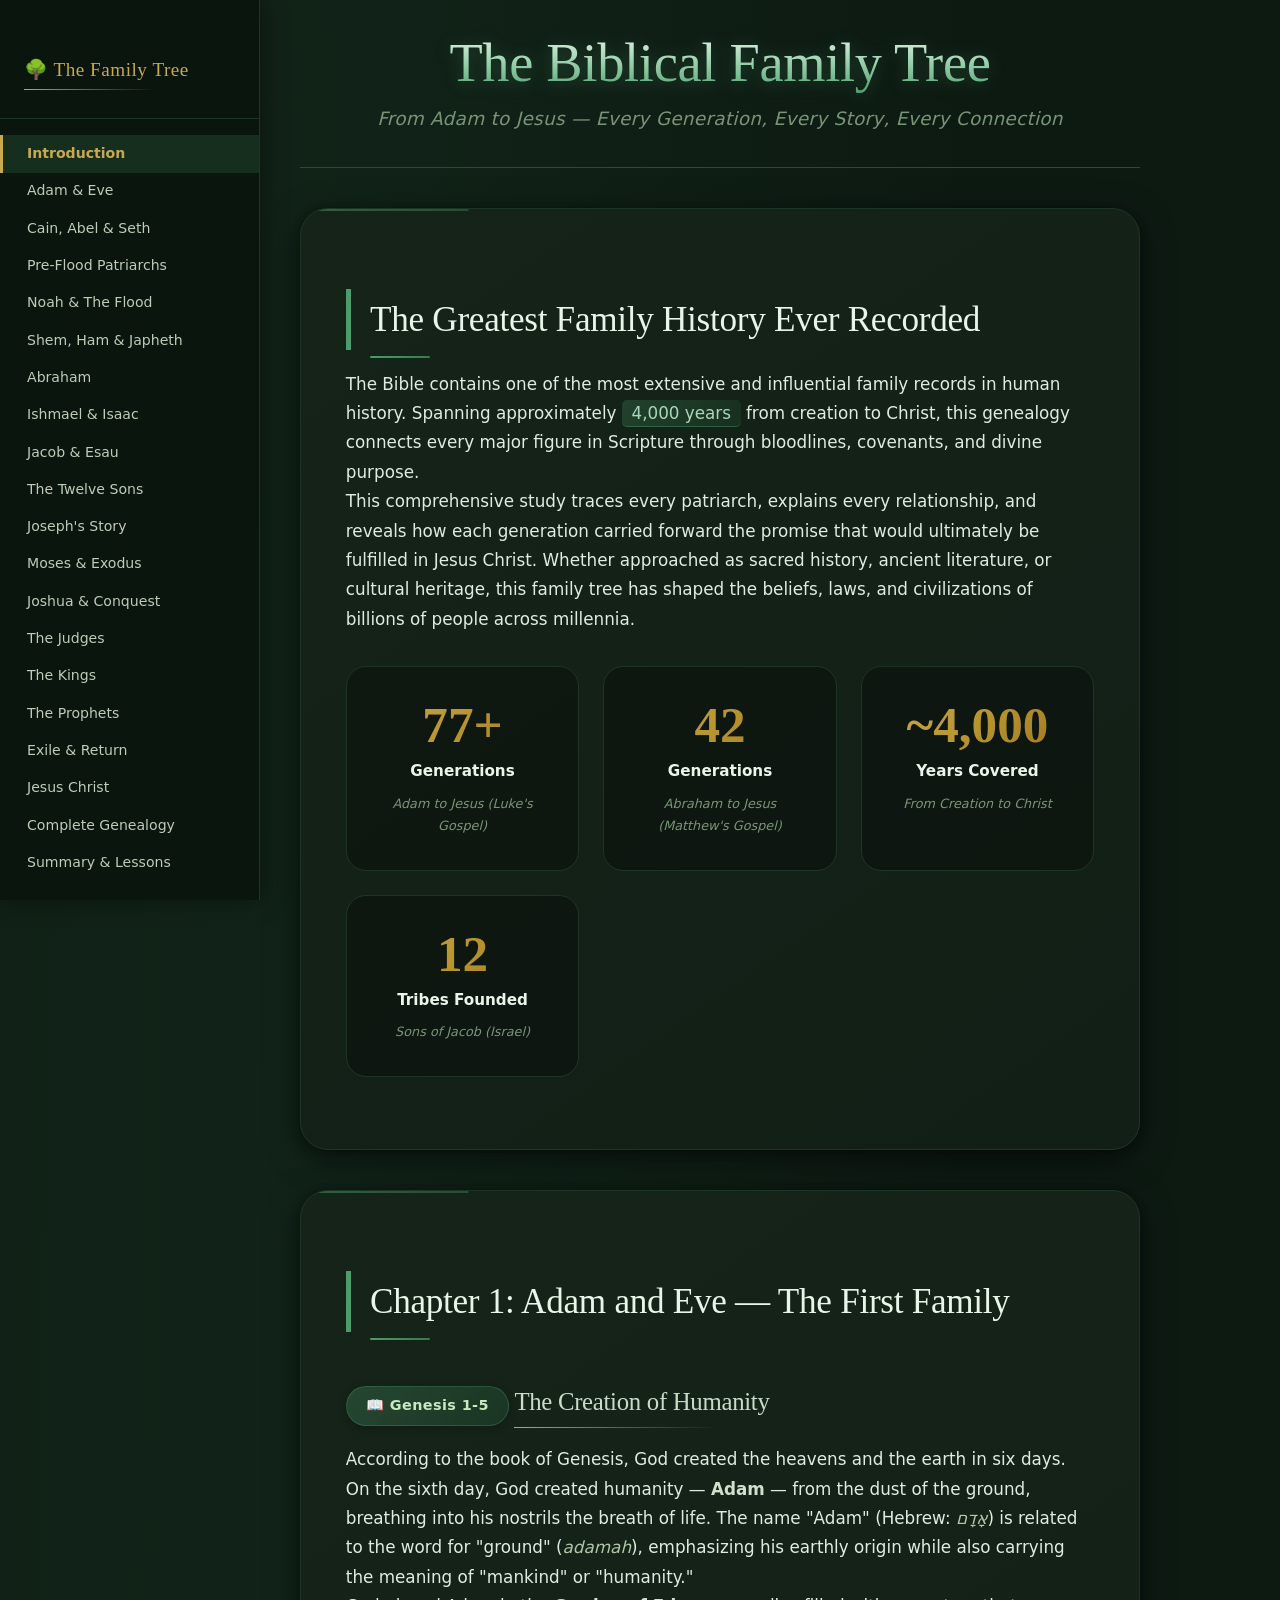
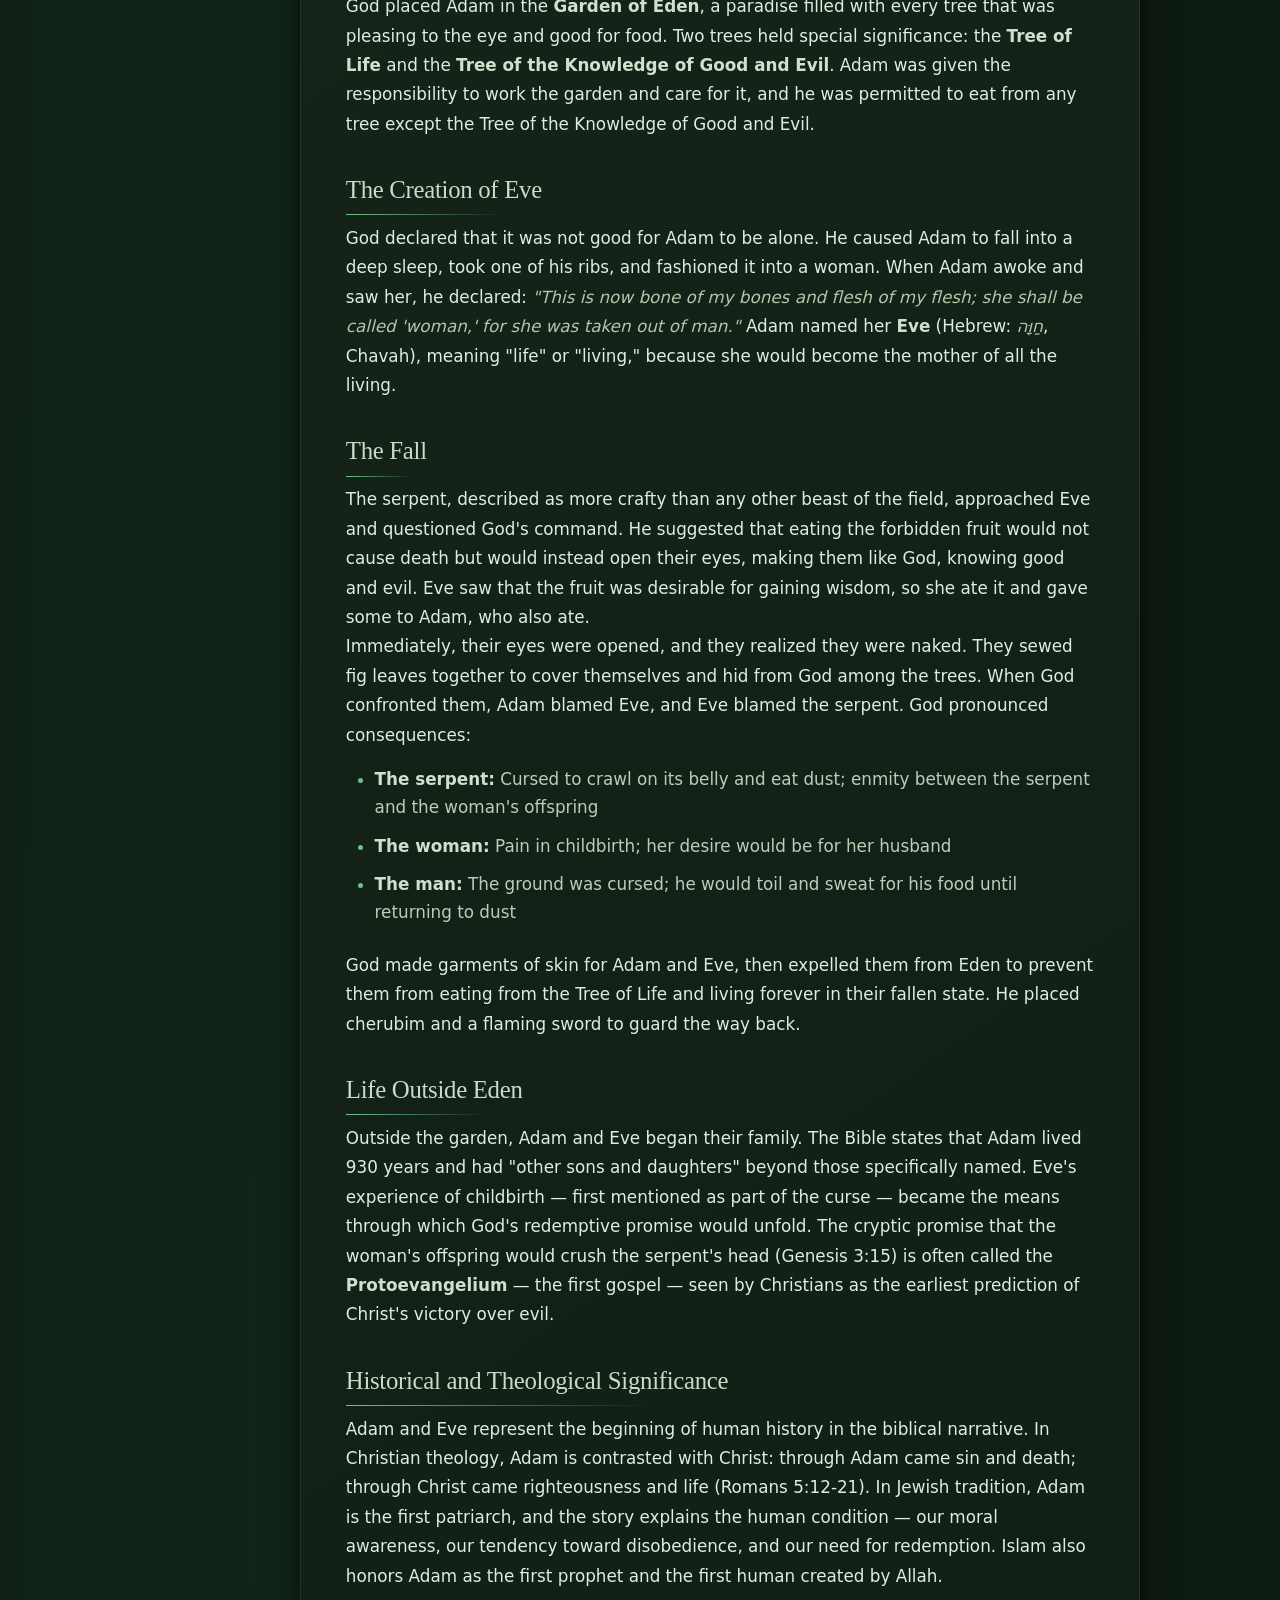
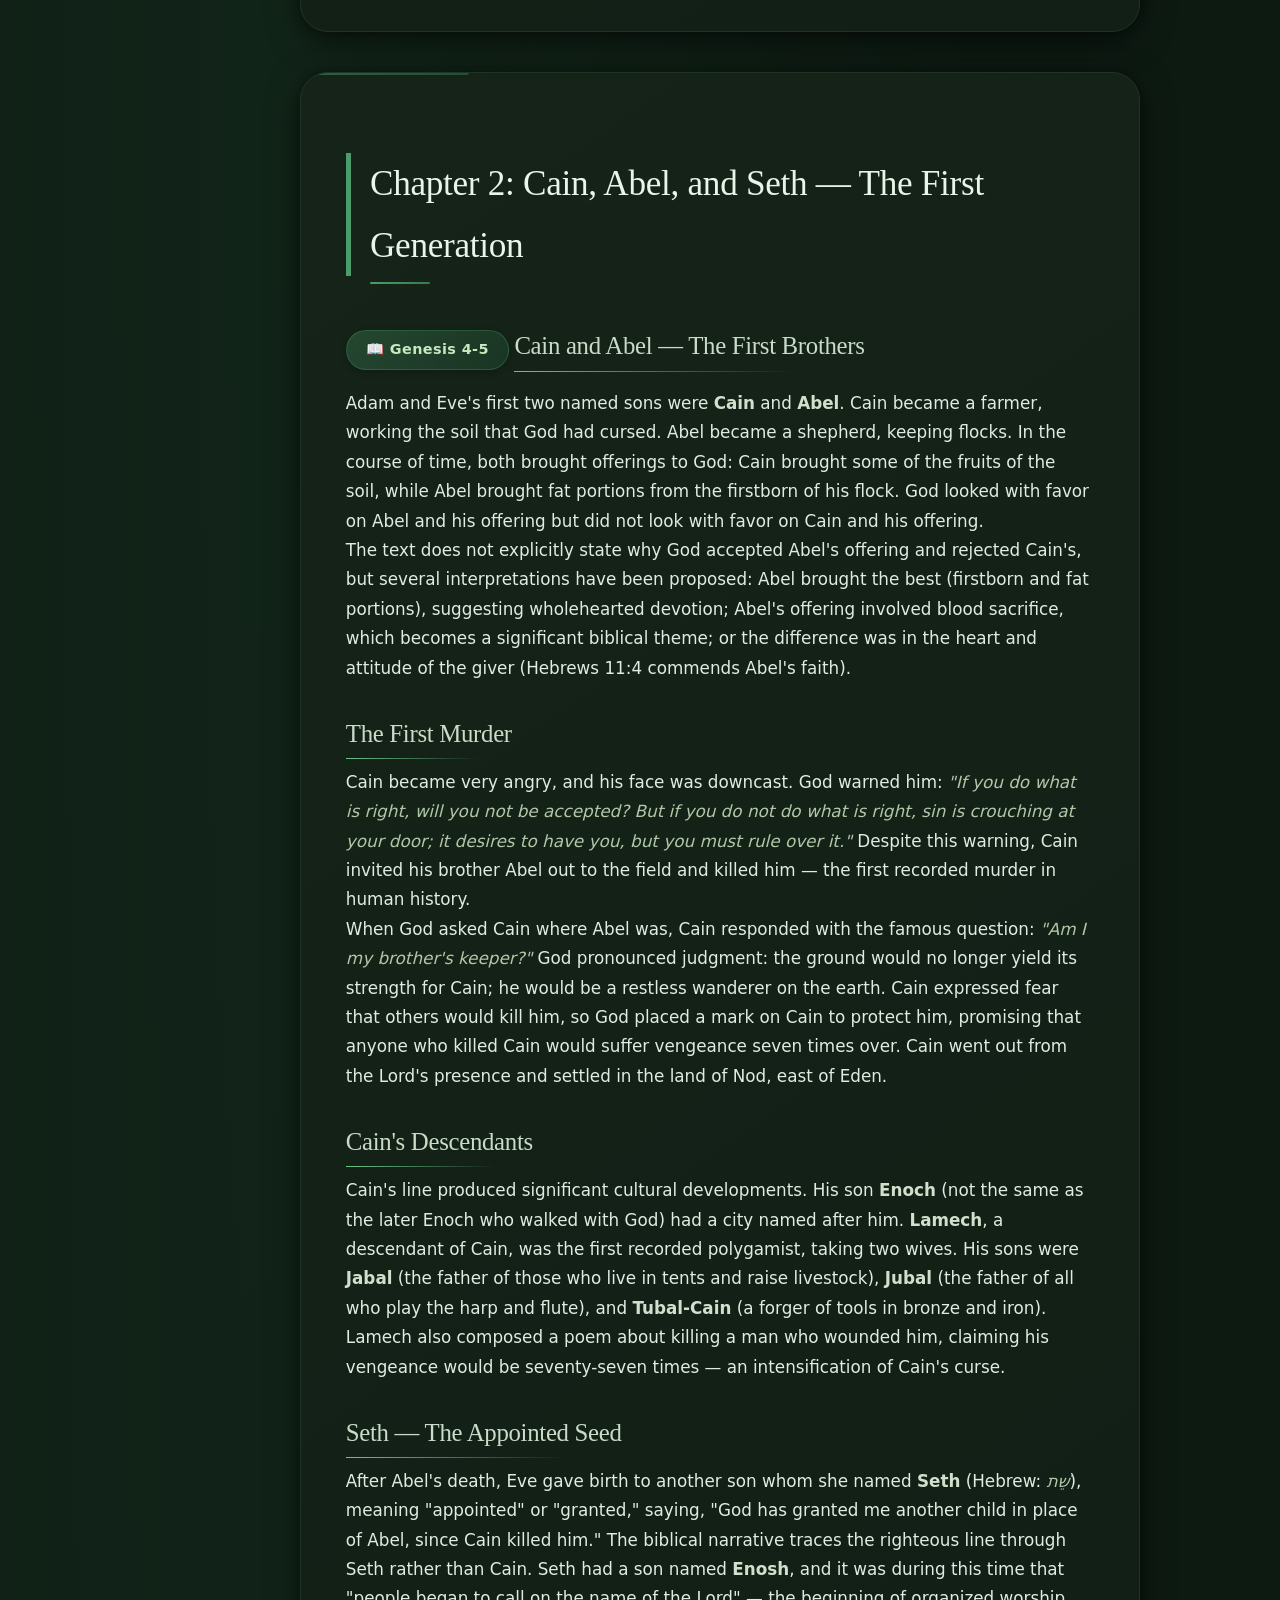
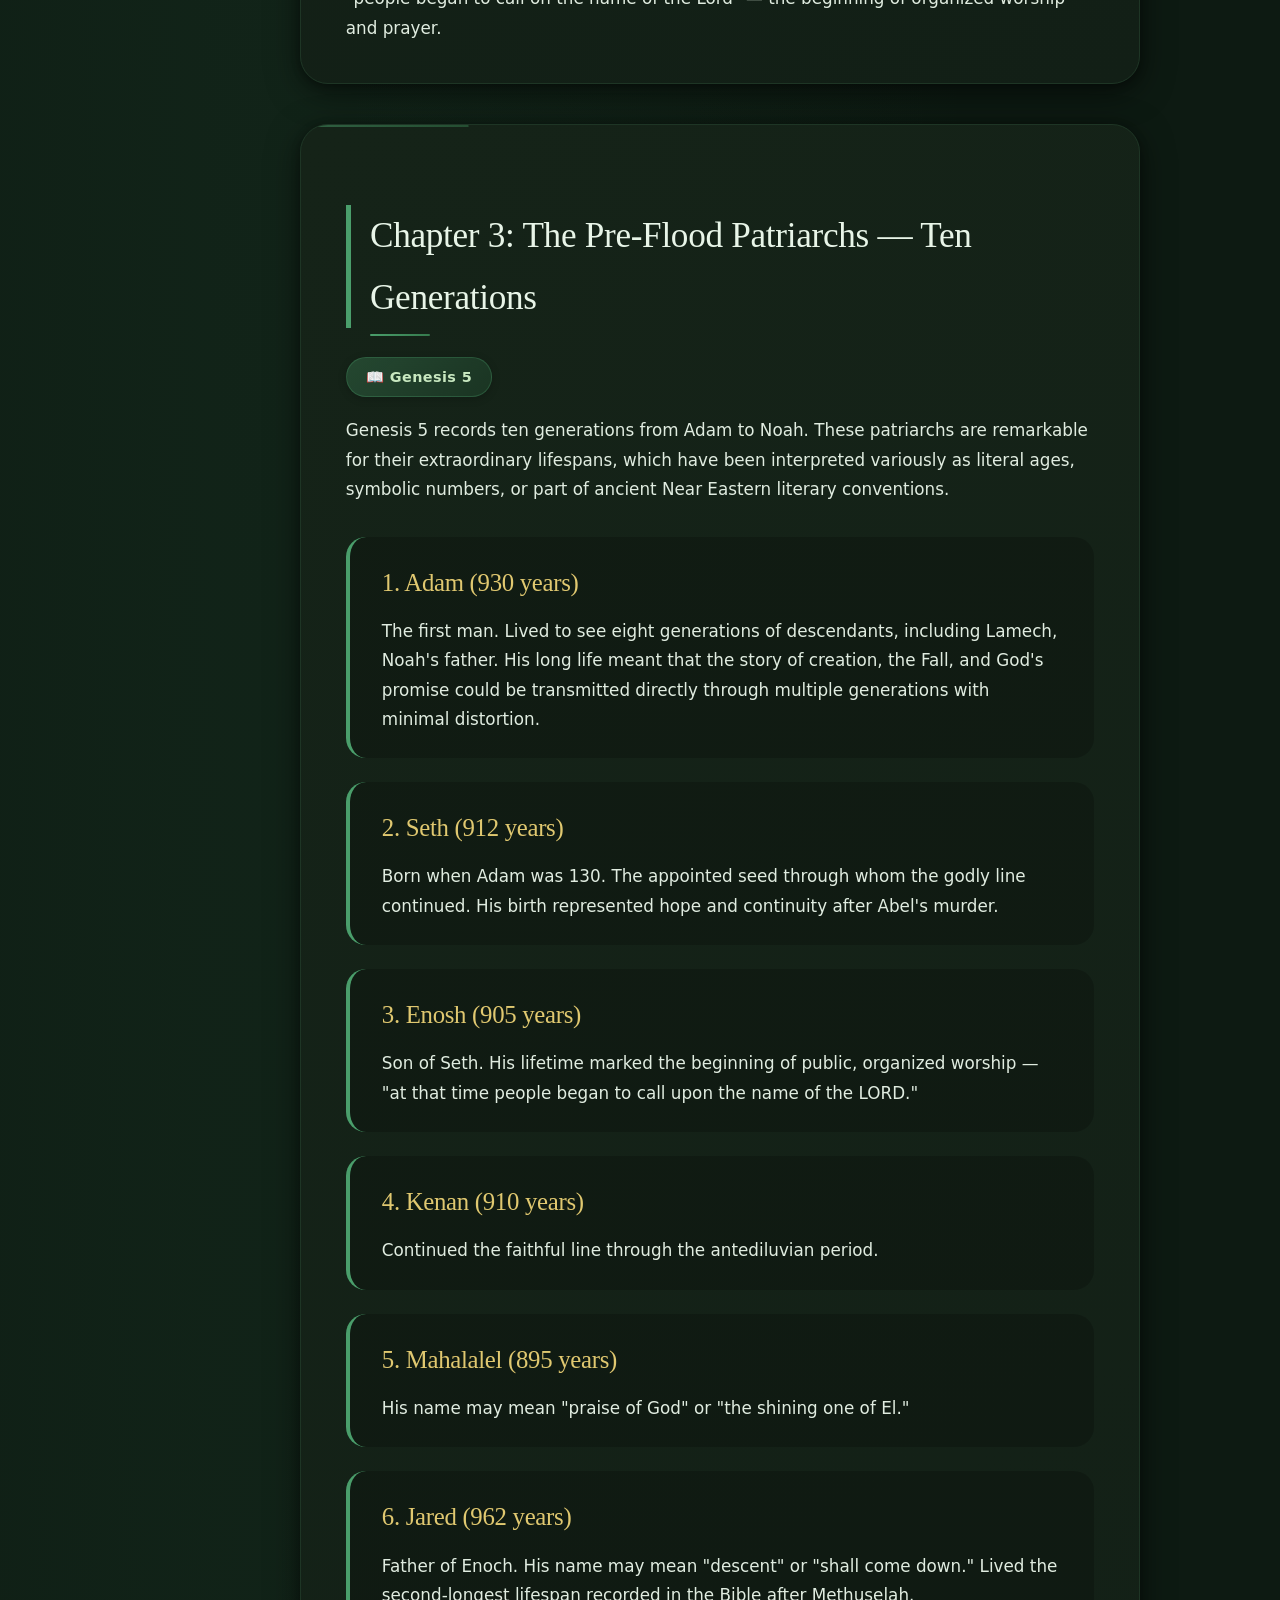
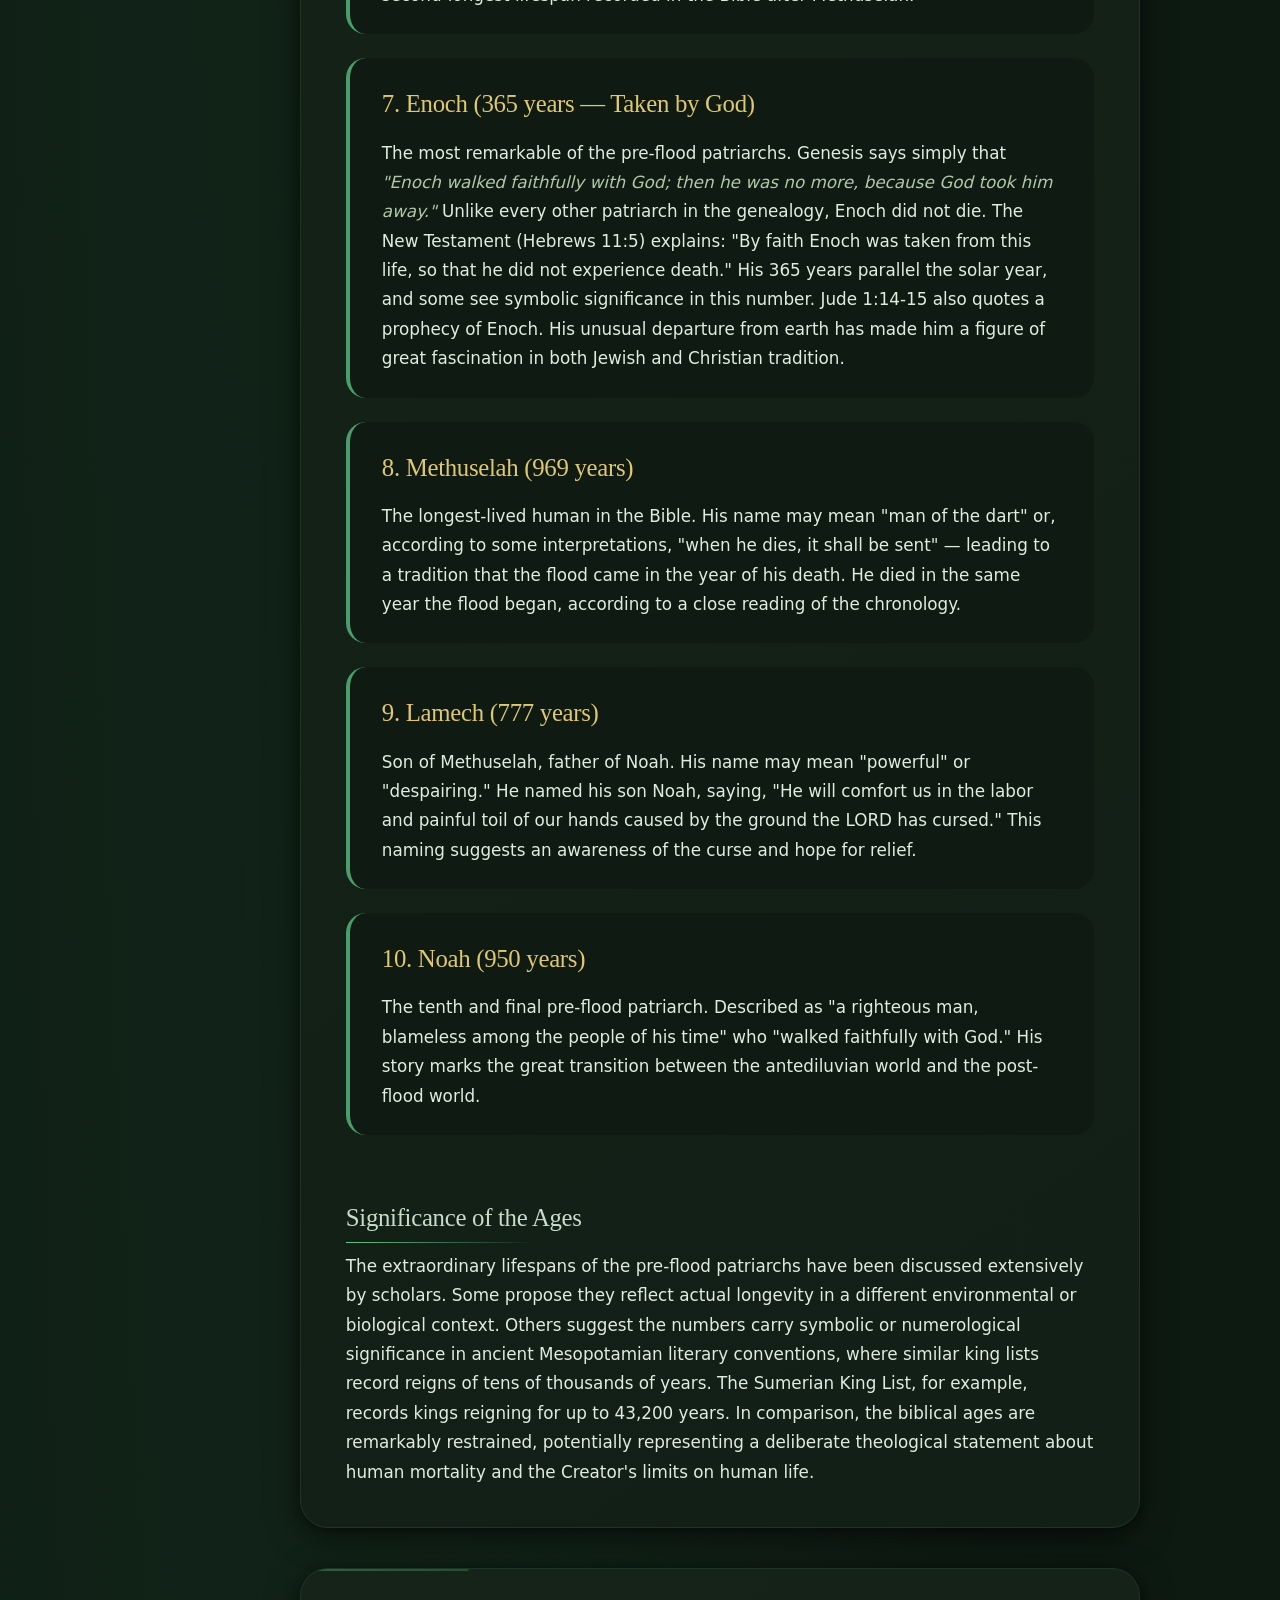
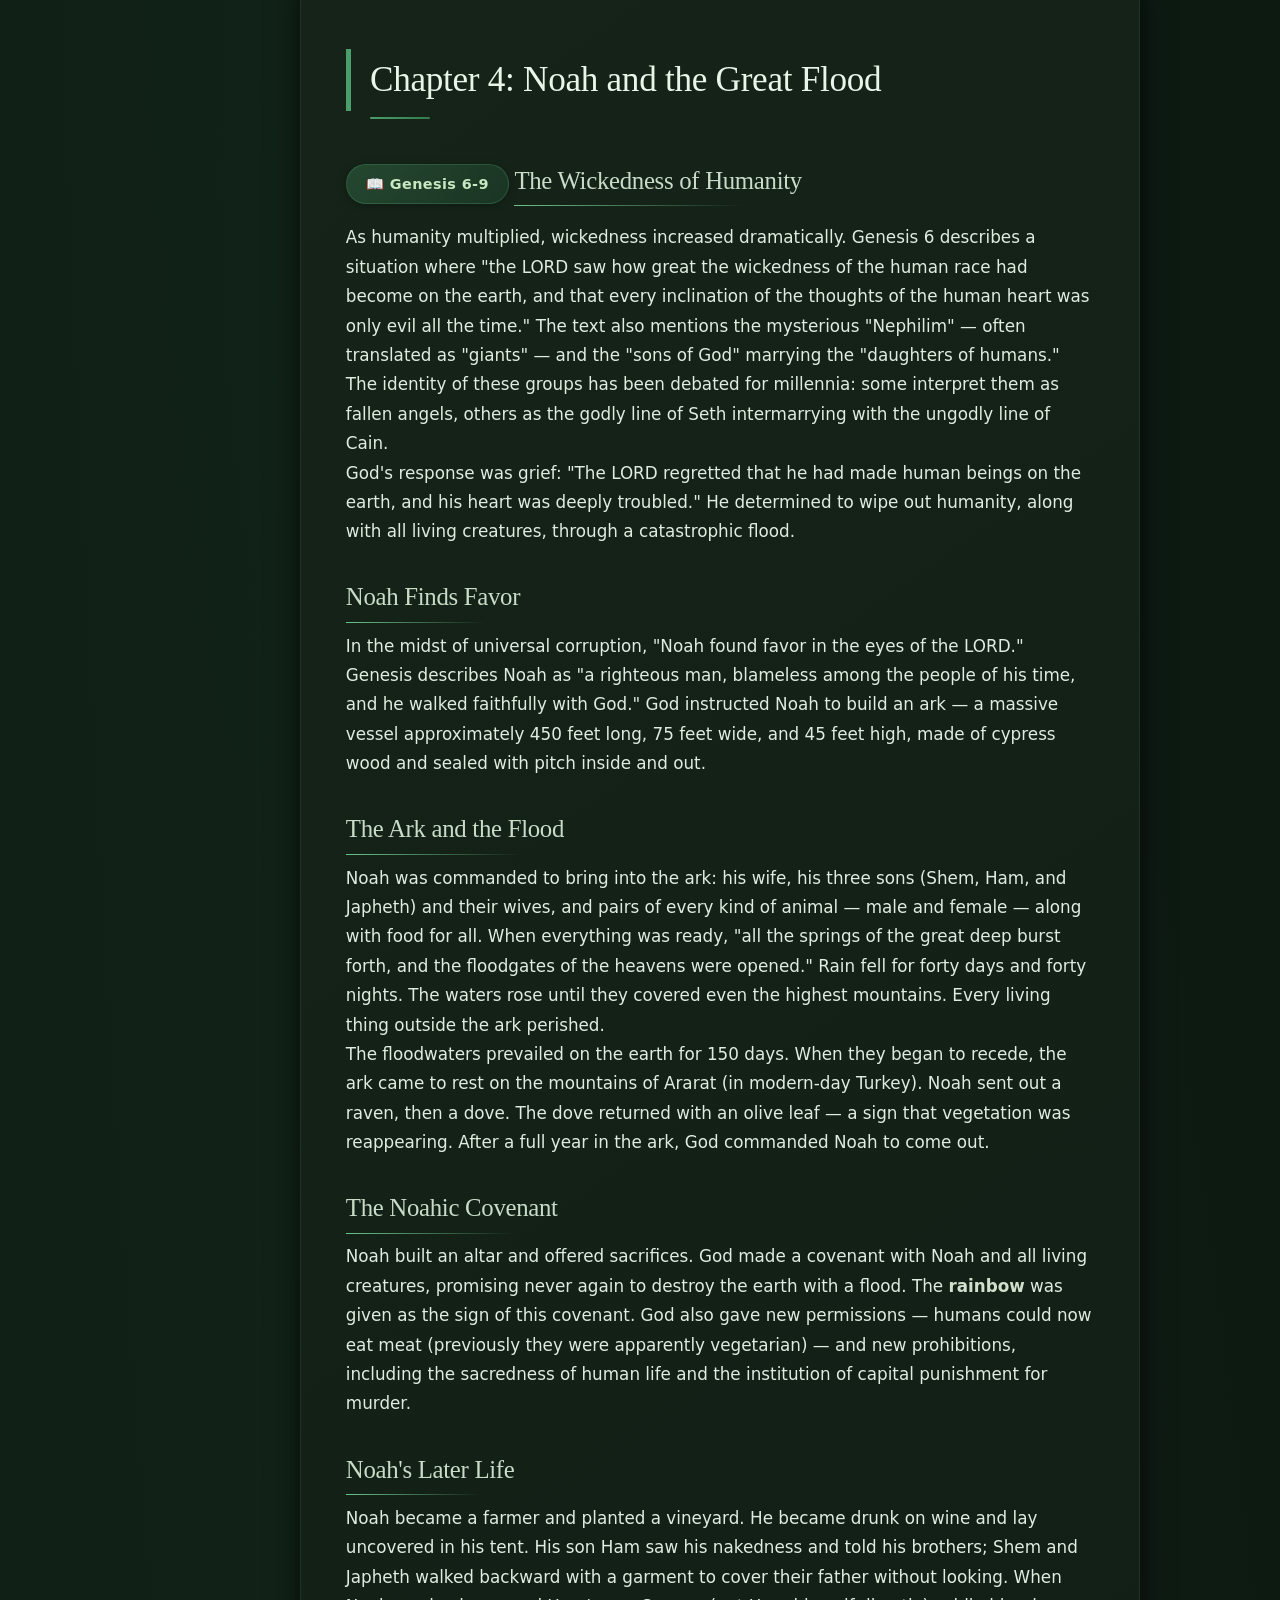
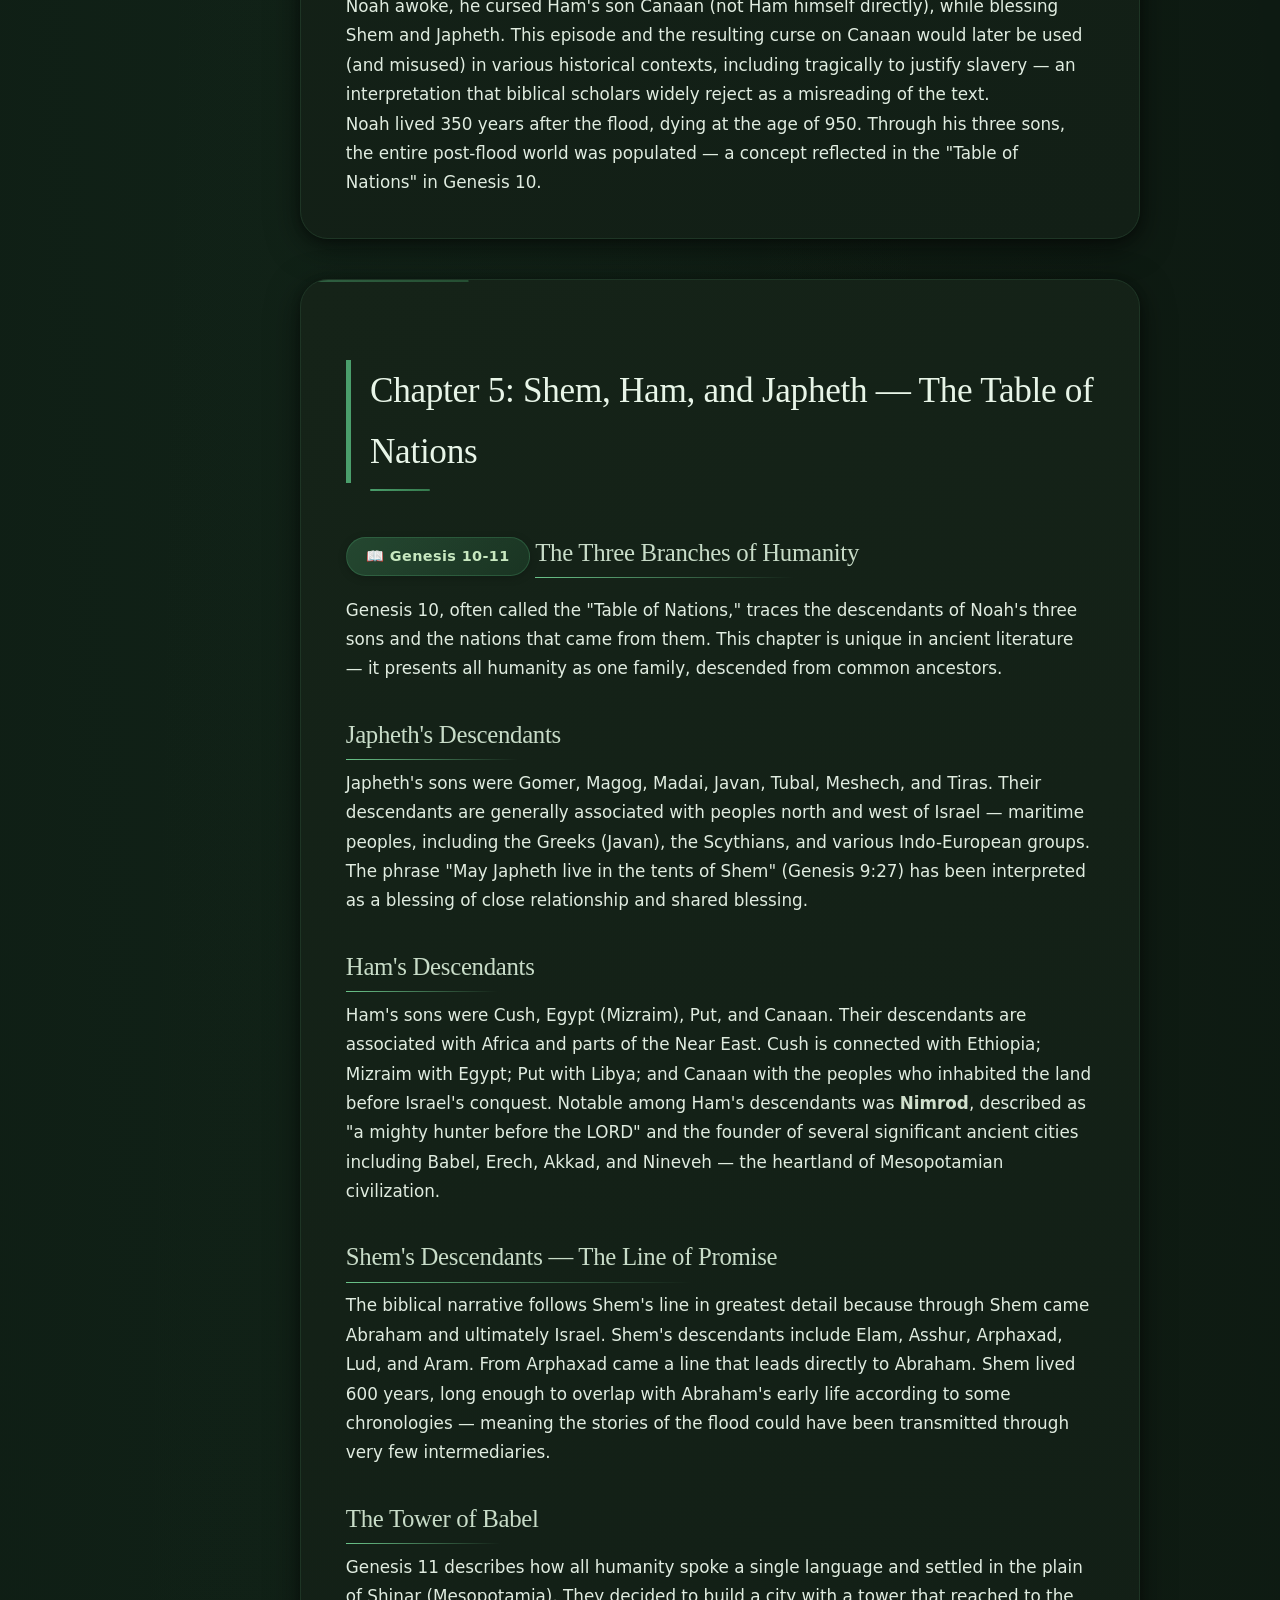
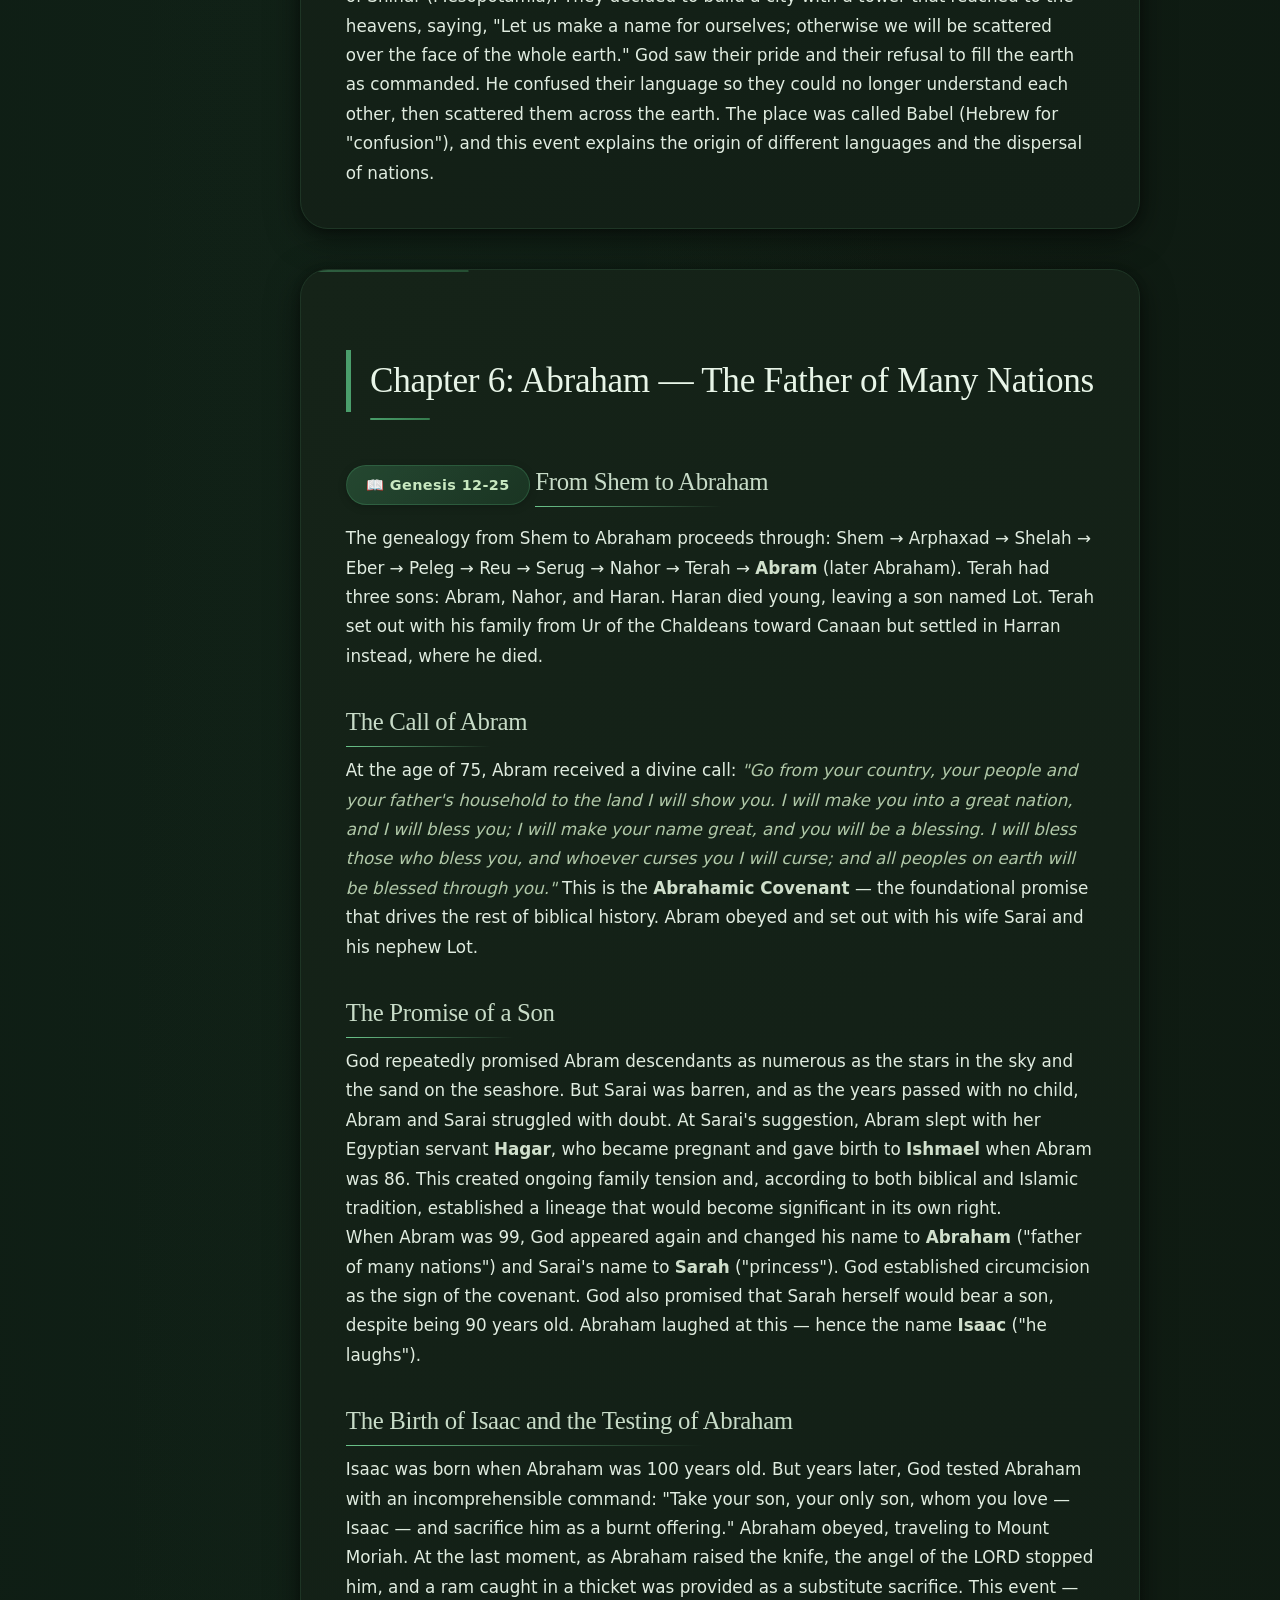
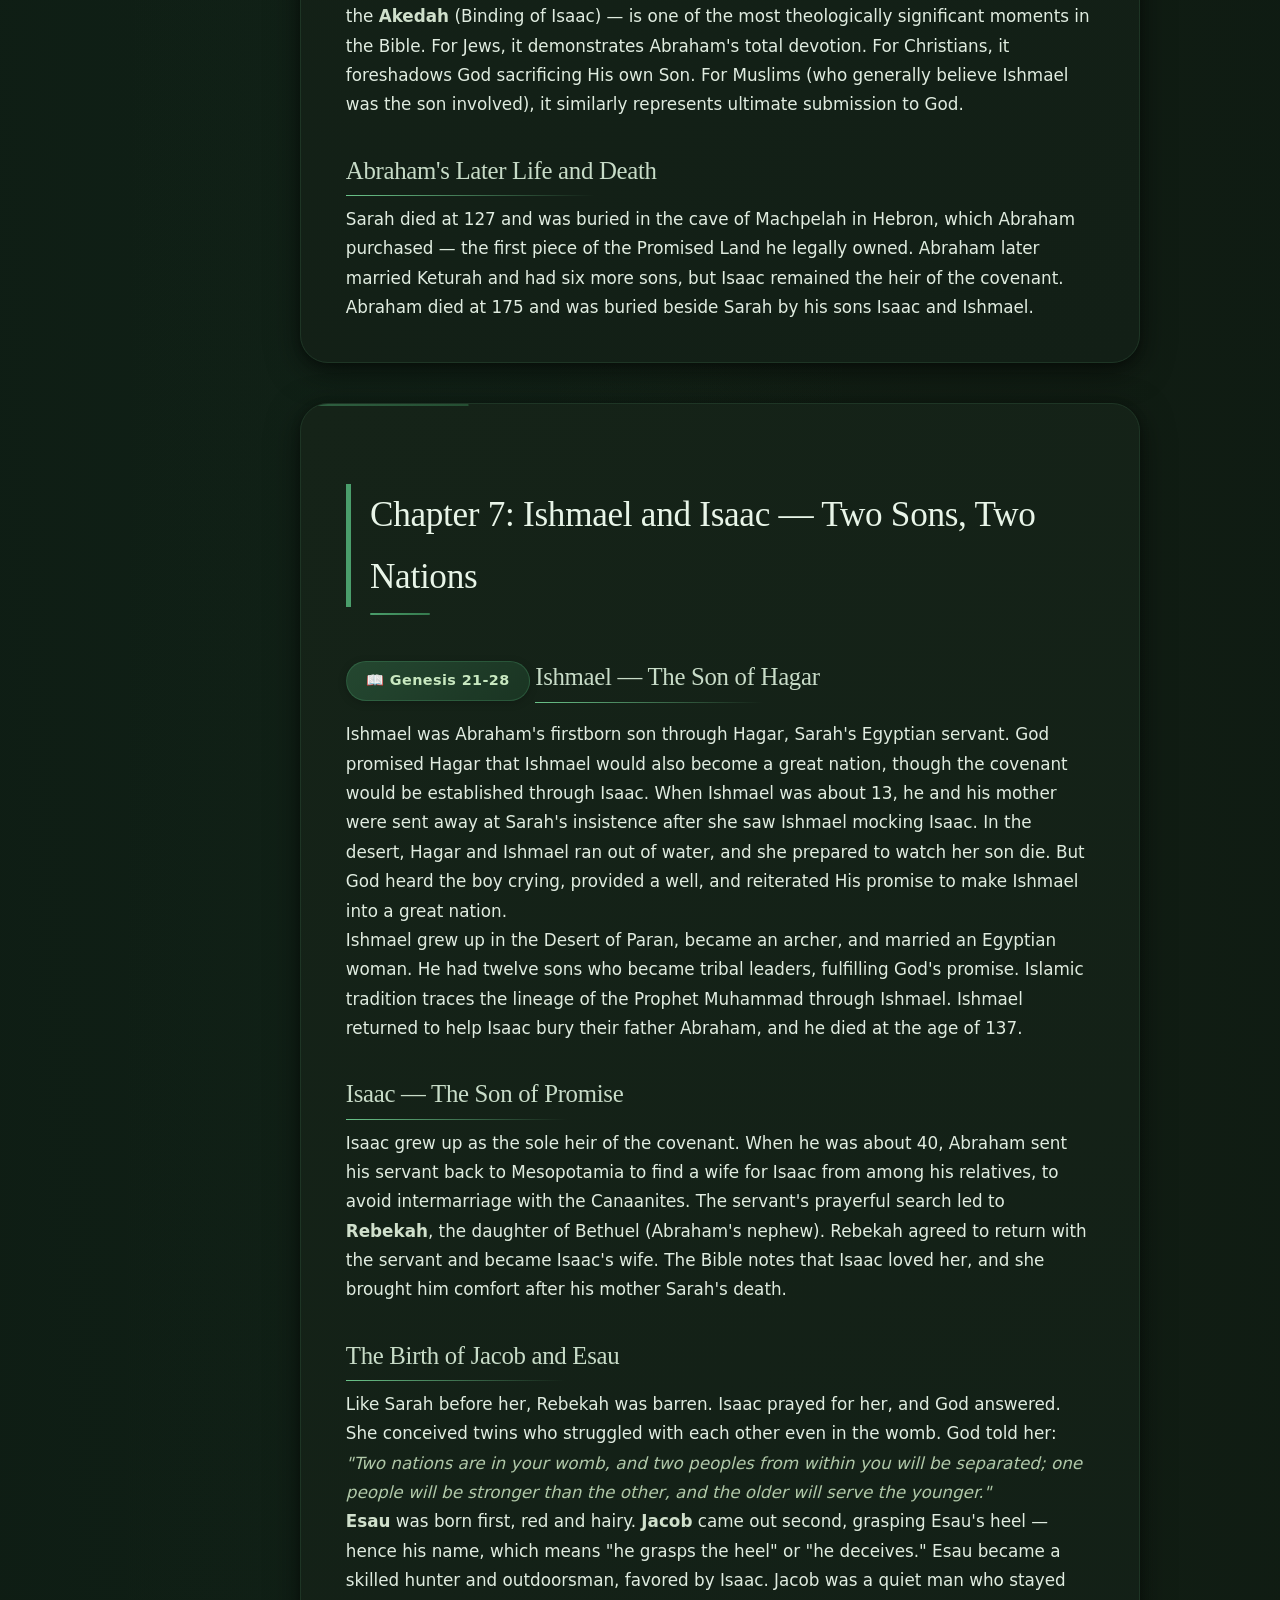
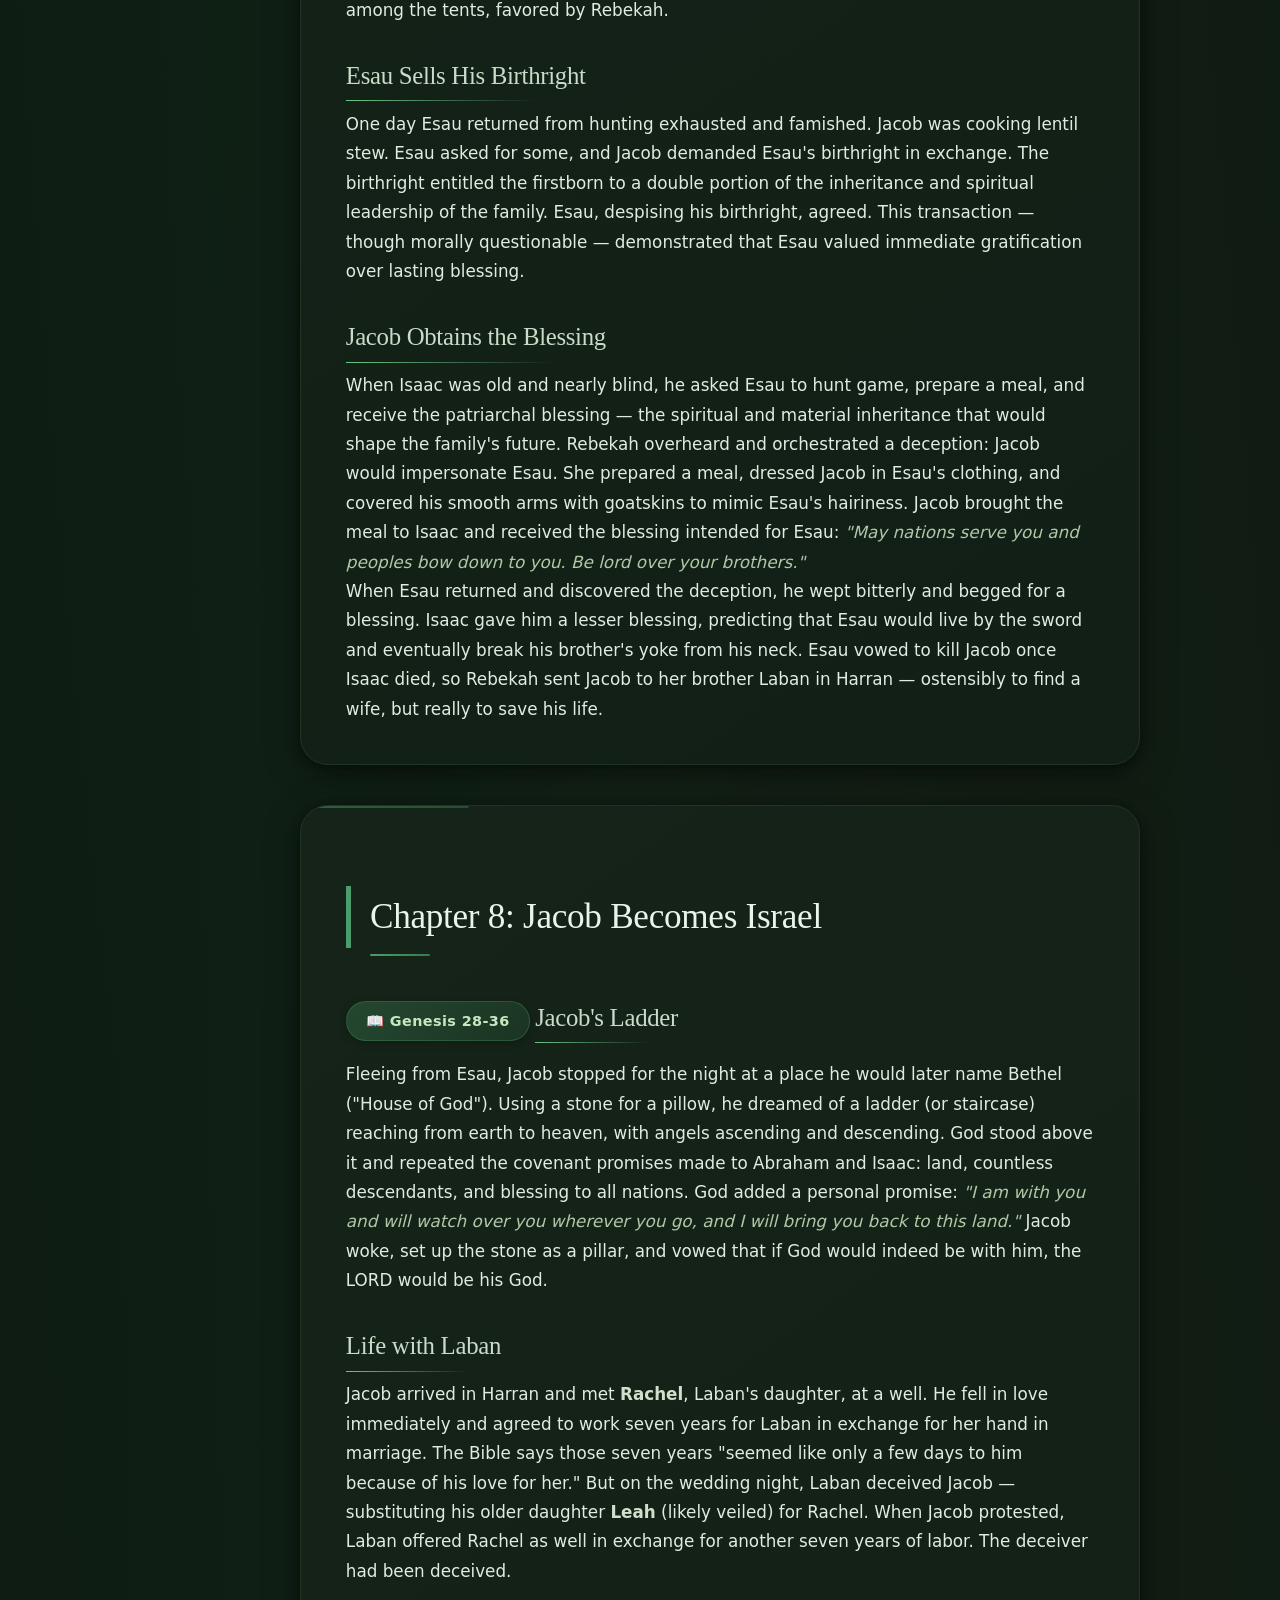
==== index.html @ 75a1ba94 "Initial commit: Interactive Biblical Family Tree from Adam to Jesus" ====
<!DOCTYPE html>
<html lang="en">
<head>
    <meta charset="UTF-8">
    <meta name="viewport" content="width=device-width, initial-scale=1.0, viewport-fit=cover">
    <meta name="description" content="The Complete Biblical Family Tree - From Adam to Jesus. Every patriarch, every story, every generation explained in depth.">
    <title>The Biblical Family Tree · From Adam to Jesus</title>
    <link rel="stylesheet" href="style.css">
</head>
<body>
    <div class="genealogy-container">

        <!-- ============ SIDEBAR NAVIGATION ============ -->
        <nav class="sidebar-nav" id="sidebarNav" aria-label="Family tree navigation">
            <div class="sidebar-header">
                <h3>🌳 The Family Tree</h3>
            </div>
            <div class="sidebar-links">
                <a href="#home" class="sidebar-link active">Introduction</a>
                <a href="#adam-eve" class="sidebar-link">Adam & Eve</a>
                <a href="#cain-abel-seth" class="sidebar-link">Cain, Abel & Seth</a>
                <a href="#pre-flood" class="sidebar-link">Pre-Flood Patriarchs</a>
                <a href="#noah" class="sidebar-link">Noah & The Flood</a>
                <a href="#shem-ham-japheth" class="sidebar-link">Shem, Ham & Japheth</a>
                <a href="#abraham" class="sidebar-link">Abraham</a>
                <a href="#ishmael-isaac" class="sidebar-link">Ishmael & Isaac</a>
                <a href="#jacob-esau" class="sidebar-link">Jacob & Esau</a>
                <a href="#twelve-sons" class="sidebar-link">The Twelve Sons</a>
                <a href="#joseph" class="sidebar-link">Joseph's Story</a>
                <a href="#moses" class="sidebar-link">Moses & Exodus</a>
                <a href="#joshua" class="sidebar-link">Joshua & Conquest</a>
                <a href="#judges" class="sidebar-link">The Judges</a>
                <a href="#kings" class="sidebar-link">The Kings</a>
                <a href="#prophets" class="sidebar-link">The Prophets</a>
                <a href="#exile" class="sidebar-link">Exile & Return</a>
                <a href="#jesus" class="sidebar-link">Jesus Christ</a>
                <a href="#full-genealogy" class="sidebar-link">Complete Genealogy</a>
                <a href="#summary" class="sidebar-link">Summary & Lessons</a>
            </div>
        </nav>

        <!-- ============ MAIN CONTENT ============ -->
        <main class="main-content">

            <!-- INTRODUCTION -->
            <header id="home">
                <h1>The Biblical Family Tree</h1>
                <p class="genealogy-subtitle">From Adam to Jesus — Every Generation, Every Story, Every Connection</p>
                
                <div class="tree-card">
                    <h2>The Greatest Family History Ever Recorded</h2>
                    <p>The Bible contains one of the most extensive and influential family records in human history. Spanning approximately <span class="highlight-tree">4,000 years</span> from creation to Christ, this genealogy connects every major figure in Scripture through bloodlines, covenants, and divine purpose.</p>
                    <p>This comprehensive study traces every patriarch, explains every relationship, and reveals how each generation carried forward the promise that would ultimately be fulfilled in Jesus Christ. Whether approached as sacred history, ancient literature, or cultural heritage, this family tree has shaped the beliefs, laws, and civilizations of billions of people across millennia.</p>
                    
                    <div class="generation-count-grid">
                        <div class="gen-card">
                            <span class="gen-number">77+</span>
                            <span class="gen-label">Generations</span>
                            <span class="gen-detail">Adam to Jesus (Luke's Gospel)</span>
                        </div>
                        <div class="gen-card">
                            <span class="gen-number">42</span>
                            <span class="gen-label">Generations</span>
                            <span class="gen-detail">Abraham to Jesus (Matthew's Gospel)</span>
                        </div>
                        <div class="gen-card">
                            <span class="gen-number">~4,000</span>
                            <span class="gen-label">Years Covered</span>
                            <span class="gen-detail">From Creation to Christ</span>
                        </div>
                        <div class="gen-card">
                            <span class="gen-number">12</span>
                            <span class="gen-label">Tribes Founded</span>
                            <span class="gen-detail">Sons of Jacob (Israel)</span>
                        </div>
                    </div>
                </div>
            </header>

            <!-- ADAM AND EVE -->
            <section id="adam-eve">
                <div class="tree-card">
                    <h2>Chapter 1: Adam and Eve — The First Family</h2>
                    <span class="scripture-badge-tree">📖 Genesis 1-5</span>
                    
                    <h3>The Creation of Humanity</h3>
                    <p>According to the book of Genesis, God created the heavens and the earth in six days. On the sixth day, God created humanity — <strong>Adam</strong> — from the dust of the ground, breathing into his nostrils the breath of life. The name "Adam" (Hebrew: <em>אָדָם</em>) is related to the word for "ground" (<em>adamah</em>), emphasizing his earthly origin while also carrying the meaning of "mankind" or "humanity."</p>
                    <p>God placed Adam in the <strong>Garden of Eden</strong>, a paradise filled with every tree that was pleasing to the eye and good for food. Two trees held special significance: the <strong>Tree of Life</strong> and the <strong>Tree of the Knowledge of Good and Evil</strong>. Adam was given the responsibility to work the garden and care for it, and he was permitted to eat from any tree except the Tree of the Knowledge of Good and Evil.</p>
                    
                    <h3>The Creation of Eve</h3>
                    <p>God declared that it was not good for Adam to be alone. He caused Adam to fall into a deep sleep, took one of his ribs, and fashioned it into a woman. When Adam awoke and saw her, he declared: <em>"This is now bone of my bones and flesh of my flesh; she shall be called 'woman,' for she was taken out of man."</em> Adam named her <strong>Eve</strong> (Hebrew: <em>חַוָּה</em>, Chavah), meaning "life" or "living," because she would become the mother of all the living.</p>
                    
                    <h3>The Fall</h3>
                    <p>The serpent, described as more crafty than any other beast of the field, approached Eve and questioned God's command. He suggested that eating the forbidden fruit would not cause death but would instead open their eyes, making them like God, knowing good and evil. Eve saw that the fruit was desirable for gaining wisdom, so she ate it and gave some to Adam, who also ate.</p>
                    <p>Immediately, their eyes were opened, and they realized they were naked. They sewed fig leaves together to cover themselves and hid from God among the trees. When God confronted them, Adam blamed Eve, and Eve blamed the serpent. God pronounced consequences:</p>
                    <ul>
                        <li><strong>The serpent:</strong> Cursed to crawl on its belly and eat dust; enmity between the serpent and the woman's offspring</li>
                        <li><strong>The woman:</strong> Pain in childbirth; her desire would be for her husband</li>
                        <li><strong>The man:</strong> The ground was cursed; he would toil and sweat for his food until returning to dust</li>
                    </ul>
                    <p>God made garments of skin for Adam and Eve, then expelled them from Eden to prevent them from eating from the Tree of Life and living forever in their fallen state. He placed cherubim and a flaming sword to guard the way back.</p>
                    
                    <h3>Life Outside Eden</h3>
                    <p>Outside the garden, Adam and Eve began their family. The Bible states that Adam lived 930 years and had "other sons and daughters" beyond those specifically named. Eve's experience of childbirth — first mentioned as part of the curse — became the means through which God's redemptive promise would unfold. The cryptic promise that the woman's offspring would crush the serpent's head (Genesis 3:15) is often called the <strong>Protoevangelium</strong> — the first gospel — seen by Christians as the earliest prediction of Christ's victory over evil.</p>
                    
                    <h3>Historical and Theological Significance</h3>
                    <p>Adam and Eve represent the beginning of human history in the biblical narrative. In Christian theology, Adam is contrasted with Christ: through Adam came sin and death; through Christ came righteousness and life (Romans 5:12-21). In Jewish tradition, Adam is the first patriarch, and the story explains the human condition — our moral awareness, our tendency toward disobedience, and our need for redemption. Islam also honors Adam as the first prophet and the first human created by Allah.</p>
                </div>
            </section>

            <!-- CAIN, ABEL, AND SETH -->
            <section id="cain-abel-seth">
                <div class="tree-card">
                    <h2>Chapter 2: Cain, Abel, and Seth — The First Generation</h2>
                    <span class="scripture-badge-tree">📖 Genesis 4-5</span>
                    
                    <h3>Cain and Abel — The First Brothers</h3>
                    <p>Adam and Eve's first two named sons were <strong>Cain</strong> and <strong>Abel</strong>. Cain became a farmer, working the soil that God had cursed. Abel became a shepherd, keeping flocks. In the course of time, both brought offerings to God: Cain brought some of the fruits of the soil, while Abel brought fat portions from the firstborn of his flock. God looked with favor on Abel and his offering but did not look with favor on Cain and his offering.</p>
                    <p>The text does not explicitly state why God accepted Abel's offering and rejected Cain's, but several interpretations have been proposed: Abel brought the best (firstborn and fat portions), suggesting wholehearted devotion; Abel's offering involved blood sacrifice, which becomes a significant biblical theme; or the difference was in the heart and attitude of the giver (Hebrews 11:4 commends Abel's faith).</p>
                    
                    <h3>The First Murder</h3>
                    <p>Cain became very angry, and his face was downcast. God warned him: <em>"If you do what is right, will you not be accepted? But if you do not do what is right, sin is crouching at your door; it desires to have you, but you must rule over it."</em> Despite this warning, Cain invited his brother Abel out to the field and killed him — the first recorded murder in human history.</p>
                    <p>When God asked Cain where Abel was, Cain responded with the famous question: <em>"Am I my brother's keeper?"</em> God pronounced judgment: the ground would no longer yield its strength for Cain; he would be a restless wanderer on the earth. Cain expressed fear that others would kill him, so God placed a mark on Cain to protect him, promising that anyone who killed Cain would suffer vengeance seven times over. Cain went out from the Lord's presence and settled in the land of Nod, east of Eden.</p>
                    
                    <h3>Cain's Descendants</h3>
                    <p>Cain's line produced significant cultural developments. His son <strong>Enoch</strong> (not the same as the later Enoch who walked with God) had a city named after him. <strong>Lamech</strong>, a descendant of Cain, was the first recorded polygamist, taking two wives. His sons were <strong>Jabal</strong> (the father of those who live in tents and raise livestock), <strong>Jubal</strong> (the father of all who play the harp and flute), and <strong>Tubal-Cain</strong> (a forger of tools in bronze and iron). Lamech also composed a poem about killing a man who wounded him, claiming his vengeance would be seventy-seven times — an intensification of Cain's curse.</p>
                    
                    <h3>Seth — The Appointed Seed</h3>
                    <p>After Abel's death, Eve gave birth to another son whom she named <strong>Seth</strong> (Hebrew: <em>שֵׁת</em>), meaning "appointed" or "granted," saying, "God has granted me another child in place of Abel, since Cain killed him." The biblical narrative traces the righteous line through Seth rather than Cain. Seth had a son named <strong>Enosh</strong>, and it was during this time that "people began to call on the name of the Lord" — the beginning of organized worship and prayer.</p>
                </div>
            </section>

            <!-- PRE-FLOOD PATRIARCHS -->
            <section id="pre-flood">
                <div class="tree-card">
                    <h2>Chapter 3: The Pre-Flood Patriarchs — Ten Generations</h2>
                    <span class="scripture-badge-tree">📖 Genesis 5</span>
                    
                    <p>Genesis 5 records ten generations from Adam to Noah. These patriarchs are remarkable for their extraordinary lifespans, which have been interpreted variously as literal ages, symbolic numbers, or part of ancient Near Eastern literary conventions.</p>
                    
                    <div class="patriarch-list">
                        <div class="patriarch-item">
                            <h3>1. Adam (930 years)</h3>
                            <p>The first man. Lived to see eight generations of descendants, including Lamech, Noah's father. His long life meant that the story of creation, the Fall, and God's promise could be transmitted directly through multiple generations with minimal distortion.</p>
                        </div>
                        
                        <div class="patriarch-item">
                            <h3>2. Seth (912 years)</h3>
                            <p>Born when Adam was 130. The appointed seed through whom the godly line continued. His birth represented hope and continuity after Abel's murder.</p>
                        </div>
                        
                        <div class="patriarch-item">
                            <h3>3. Enosh (905 years)</h3>
                            <p>Son of Seth. His lifetime marked the beginning of public, organized worship — "at that time people began to call upon the name of the LORD."</p>
                        </div>
                        
                        <div class="patriarch-item">
                            <h3>4. Kenan (910 years)</h3>
                            <p>Continued the faithful line through the antediluvian period.</p>
                        </div>
                        
                        <div class="patriarch-item">
                            <h3>5. Mahalalel (895 years)</h3>
                            <p>His name may mean "praise of God" or "the shining one of El."</p>
                        </div>
                        
                        <div class="patriarch-item">
                            <h3>6. Jared (962 years)</h3>
                            <p>Father of Enoch. His name may mean "descent" or "shall come down." Lived the second-longest lifespan recorded in the Bible after Methuselah.</p>
                        </div>
                        
                        <div class="patriarch-item">
                            <h3>7. Enoch (365 years — Taken by God)</h3>
                            <p>The most remarkable of the pre-flood patriarchs. Genesis says simply that <em>"Enoch walked faithfully with God; then he was no more, because God took him away."</em> Unlike every other patriarch in the genealogy, Enoch did not die. The New Testament (Hebrews 11:5) explains: "By faith Enoch was taken from this life, so that he did not experience death." His 365 years parallel the solar year, and some see symbolic significance in this number. Jude 1:14-15 also quotes a prophecy of Enoch. His unusual departure from earth has made him a figure of great fascination in both Jewish and Christian tradition.</p>
                        </div>
                        
                        <div class="patriarch-item">
                            <h3>8. Methuselah (969 years)</h3>
                            <p>The longest-lived human in the Bible. His name may mean "man of the dart" or, according to some interpretations, "when he dies, it shall be sent" — leading to a tradition that the flood came in the year of his death. He died in the same year the flood began, according to a close reading of the chronology.</p>
                        </div>
                        
                        <div class="patriarch-item">
                            <h3>9. Lamech (777 years)</h3>
                            <p>Son of Methuselah, father of Noah. His name may mean "powerful" or "despairing." He named his son Noah, saying, "He will comfort us in the labor and painful toil of our hands caused by the ground the LORD has cursed." This naming suggests an awareness of the curse and hope for relief.</p>
                        </div>
                        
                        <div class="patriarch-item">
                            <h3>10. Noah (950 years)</h3>
                            <p>The tenth and final pre-flood patriarch. Described as "a righteous man, blameless among the people of his time" who "walked faithfully with God." His story marks the great transition between the antediluvian world and the post-flood world.</p>
                        </div>
                    </div>
                    
                    <h3>Significance of the Ages</h3>
                    <p>The extraordinary lifespans of the pre-flood patriarchs have been discussed extensively by scholars. Some propose they reflect actual longevity in a different environmental or biological context. Others suggest the numbers carry symbolic or numerological significance in ancient Mesopotamian literary conventions, where similar king lists record reigns of tens of thousands of years. The Sumerian King List, for example, records kings reigning for up to 43,200 years. In comparison, the biblical ages are remarkably restrained, potentially representing a deliberate theological statement about human mortality and the Creator's limits on human life.</p>
                </div>
            </section>

            <!-- NOAH AND THE FLOOD -->
            <section id="noah">
                <div class="tree-card">
                    <h2>Chapter 4: Noah and the Great Flood</h2>
                    <span class="scripture-badge-tree">📖 Genesis 6-9</span>
                    
                    <h3>The Wickedness of Humanity</h3>
                    <p>As humanity multiplied, wickedness increased dramatically. Genesis 6 describes a situation where "the LORD saw how great the wickedness of the human race had become on the earth, and that every inclination of the thoughts of the human heart was only evil all the time." The text also mentions the mysterious "Nephilim" — often translated as "giants" — and the "sons of God" marrying the "daughters of humans." The identity of these groups has been debated for millennia: some interpret them as fallen angels, others as the godly line of Seth intermarrying with the ungodly line of Cain.</p>
                    <p>God's response was grief: "The LORD regretted that he had made human beings on the earth, and his heart was deeply troubled." He determined to wipe out humanity, along with all living creatures, through a catastrophic flood.</p>
                    
                    <h3>Noah Finds Favor</h3>
                    <p>In the midst of universal corruption, "Noah found favor in the eyes of the LORD." Genesis describes Noah as "a righteous man, blameless among the people of his time, and he walked faithfully with God." God instructed Noah to build an ark — a massive vessel approximately 450 feet long, 75 feet wide, and 45 feet high, made of cypress wood and sealed with pitch inside and out.</p>
                    
                    <h3>The Ark and the Flood</h3>
                    <p>Noah was commanded to bring into the ark: his wife, his three sons (Shem, Ham, and Japheth) and their wives, and pairs of every kind of animal — male and female — along with food for all. When everything was ready, "all the springs of the great deep burst forth, and the floodgates of the heavens were opened." Rain fell for forty days and forty nights. The waters rose until they covered even the highest mountains. Every living thing outside the ark perished.</p>
                    <p>The floodwaters prevailed on the earth for 150 days. When they began to recede, the ark came to rest on the mountains of Ararat (in modern-day Turkey). Noah sent out a raven, then a dove. The dove returned with an olive leaf — a sign that vegetation was reappearing. After a full year in the ark, God commanded Noah to come out.</p>
                    
                    <h3>The Noahic Covenant</h3>
                    <p>Noah built an altar and offered sacrifices. God made a covenant with Noah and all living creatures, promising never again to destroy the earth with a flood. The <strong>rainbow</strong> was given as the sign of this covenant. God also gave new permissions — humans could now eat meat (previously they were apparently vegetarian) — and new prohibitions, including the sacredness of human life and the institution of capital punishment for murder.</p>
                    
                    <h3>Noah's Later Life</h3>
                    <p>Noah became a farmer and planted a vineyard. He became drunk on wine and lay uncovered in his tent. His son Ham saw his nakedness and told his brothers; Shem and Japheth walked backward with a garment to cover their father without looking. When Noah awoke, he cursed Ham's son Canaan (not Ham himself directly), while blessing Shem and Japheth. This episode and the resulting curse on Canaan would later be used (and misused) in various historical contexts, including tragically to justify slavery — an interpretation that biblical scholars widely reject as a misreading of the text.</p>
                    <p>Noah lived 350 years after the flood, dying at the age of 950. Through his three sons, the entire post-flood world was populated — a concept reflected in the "Table of Nations" in Genesis 10.</p>
                </div>
            </section>

            <!-- SHEM, HAM, AND JAPHETH -->
            <section id="shem-ham-japheth">
                <div class="tree-card">
                    <h2>Chapter 5: Shem, Ham, and Japheth — The Table of Nations</h2>
                    <span class="scripture-badge-tree">📖 Genesis 10-11</span>
                    
                    <h3>The Three Branches of Humanity</h3>
                    <p>Genesis 10, often called the "Table of Nations," traces the descendants of Noah's three sons and the nations that came from them. This chapter is unique in ancient literature — it presents all humanity as one family, descended from common ancestors.</p>
                    
                    <h3>Japheth's Descendants</h3>
                    <p>Japheth's sons were Gomer, Magog, Madai, Javan, Tubal, Meshech, and Tiras. Their descendants are generally associated with peoples north and west of Israel — maritime peoples, including the Greeks (Javan), the Scythians, and various Indo-European groups. The phrase "May Japheth live in the tents of Shem" (Genesis 9:27) has been interpreted as a blessing of close relationship and shared blessing.</p>
                    
                    <h3>Ham's Descendants</h3>
                    <p>Ham's sons were Cush, Egypt (Mizraim), Put, and Canaan. Their descendants are associated with Africa and parts of the Near East. Cush is connected with Ethiopia; Mizraim with Egypt; Put with Libya; and Canaan with the peoples who inhabited the land before Israel's conquest. Notable among Ham's descendants was <strong>Nimrod</strong>, described as "a mighty hunter before the LORD" and the founder of several significant ancient cities including Babel, Erech, Akkad, and Nineveh — the heartland of Mesopotamian civilization.</p>
                    
                    <h3>Shem's Descendants — The Line of Promise</h3>
                    <p>The biblical narrative follows Shem's line in greatest detail because through Shem came Abraham and ultimately Israel. Shem's descendants include Elam, Asshur, Arphaxad, Lud, and Aram. From Arphaxad came a line that leads directly to Abraham. Shem lived 600 years, long enough to overlap with Abraham's early life according to some chronologies — meaning the stories of the flood could have been transmitted through very few intermediaries.</p>
                    
                    <h3>The Tower of Babel</h3>
                    <p>Genesis 11 describes how all humanity spoke a single language and settled in the plain of Shinar (Mesopotamia). They decided to build a city with a tower that reached to the heavens, saying, "Let us make a name for ourselves; otherwise we will be scattered over the face of the whole earth." God saw their pride and their refusal to fill the earth as commanded. He confused their language so they could no longer understand each other, then scattered them across the earth. The place was called Babel (Hebrew for "confusion"), and this event explains the origin of different languages and the dispersal of nations.</p>
                </div>
            </section>

            <!-- ABRAHAM -->
            <section id="abraham">
                <div class="tree-card">
                    <h2>Chapter 6: Abraham — The Father of Many Nations</h2>
                    <span class="scripture-badge-tree">📖 Genesis 12-25</span>
                    
                    <h3>From Shem to Abraham</h3>
                    <p>The genealogy from Shem to Abraham proceeds through: Shem → Arphaxad → Shelah → Eber → Peleg → Reu → Serug → Nahor → Terah → <strong>Abram</strong> (later Abraham). Terah had three sons: Abram, Nahor, and Haran. Haran died young, leaving a son named Lot. Terah set out with his family from Ur of the Chaldeans toward Canaan but settled in Harran instead, where he died.</p>
                    
                    <h3>The Call of Abram</h3>
                    <p>At the age of 75, Abram received a divine call: <em>"Go from your country, your people and your father's household to the land I will show you. I will make you into a great nation, and I will bless you; I will make your name great, and you will be a blessing. I will bless those who bless you, and whoever curses you I will curse; and all peoples on earth will be blessed through you."</em> This is the <strong>Abrahamic Covenant</strong> — the foundational promise that drives the rest of biblical history. Abram obeyed and set out with his wife Sarai and his nephew Lot.</p>
                    
                    <h3>The Promise of a Son</h3>
                    <p>God repeatedly promised Abram descendants as numerous as the stars in the sky and the sand on the seashore. But Sarai was barren, and as the years passed with no child, Abram and Sarai struggled with doubt. At Sarai's suggestion, Abram slept with her Egyptian servant <strong>Hagar</strong>, who became pregnant and gave birth to <strong>Ishmael</strong> when Abram was 86. This created ongoing family tension and, according to both biblical and Islamic tradition, established a lineage that would become significant in its own right.</p>
                    <p>When Abram was 99, God appeared again and changed his name to <strong>Abraham</strong> ("father of many nations") and Sarai's name to <strong>Sarah</strong> ("princess"). God established circumcision as the sign of the covenant. God also promised that Sarah herself would bear a son, despite being 90 years old. Abraham laughed at this — hence the name <strong>Isaac</strong> ("he laughs").</p>
                    
                    <h3>The Birth of Isaac and the Testing of Abraham</h3>
                    <p>Isaac was born when Abraham was 100 years old. But years later, God tested Abraham with an incomprehensible command: "Take your son, your only son, whom you love — Isaac — and sacrifice him as a burnt offering." Abraham obeyed, traveling to Mount Moriah. At the last moment, as Abraham raised the knife, the angel of the LORD stopped him, and a ram caught in a thicket was provided as a substitute sacrifice. This event — the <strong>Akedah</strong> (Binding of Isaac) — is one of the most theologically significant moments in the Bible. For Jews, it demonstrates Abraham's total devotion. For Christians, it foreshadows God sacrificing His own Son. For Muslims (who generally believe Ishmael was the son involved), it similarly represents ultimate submission to God.</p>
                    
                    <h3>Abraham's Later Life and Death</h3>
                    <p>Sarah died at 127 and was buried in the cave of Machpelah in Hebron, which Abraham purchased — the first piece of the Promised Land he legally owned. Abraham later married Keturah and had six more sons, but Isaac remained the heir of the covenant. Abraham died at 175 and was buried beside Sarah by his sons Isaac and Ishmael.</p>
                </div>
            </section>

            <!-- ISHMAEL AND ISAAC -->
            <section id="ishmael-isaac">
                <div class="tree-card">
                    <h2>Chapter 7: Ishmael and Isaac — Two Sons, Two Nations</h2>
                    <span class="scripture-badge-tree">📖 Genesis 21-28</span>
                    
                    <h3>Ishmael — The Son of Hagar</h3>
                    <p>Ishmael was Abraham's firstborn son through Hagar, Sarah's Egyptian servant. God promised Hagar that Ishmael would also become a great nation, though the covenant would be established through Isaac. When Ishmael was about 13, he and his mother were sent away at Sarah's insistence after she saw Ishmael mocking Isaac. In the desert, Hagar and Ishmael ran out of water, and she prepared to watch her son die. But God heard the boy crying, provided a well, and reiterated His promise to make Ishmael into a great nation.</p>
                    <p>Ishmael grew up in the Desert of Paran, became an archer, and married an Egyptian woman. He had twelve sons who became tribal leaders, fulfilling God's promise. Islamic tradition traces the lineage of the Prophet Muhammad through Ishmael. Ishmael returned to help Isaac bury their father Abraham, and he died at the age of 137.</p>
                    
                    <h3>Isaac — The Son of Promise</h3>
                    <p>Isaac grew up as the sole heir of the covenant. When he was about 40, Abraham sent his servant back to Mesopotamia to find a wife for Isaac from among his relatives, to avoid intermarriage with the Canaanites. The servant's prayerful search led to <strong>Rebekah</strong>, the daughter of Bethuel (Abraham's nephew). Rebekah agreed to return with the servant and became Isaac's wife. The Bible notes that Isaac loved her, and she brought him comfort after his mother Sarah's death.</p>
                    
                    <h3>The Birth of Jacob and Esau</h3>
                    <p>Like Sarah before her, Rebekah was barren. Isaac prayed for her, and God answered. She conceived twins who struggled with each other even in the womb. God told her: <em>"Two nations are in your womb, and two peoples from within you will be separated; one people will be stronger than the other, and the older will serve the younger."</em></p>
                    <p><strong>Esau</strong> was born first, red and hairy. <strong>Jacob</strong> came out second, grasping Esau's heel — hence his name, which means "he grasps the heel" or "he deceives." Esau became a skilled hunter and outdoorsman, favored by Isaac. Jacob was a quiet man who stayed among the tents, favored by Rebekah.</p>
                    
                    <h3>Esau Sells His Birthright</h3>
                    <p>One day Esau returned from hunting exhausted and famished. Jacob was cooking lentil stew. Esau asked for some, and Jacob demanded Esau's birthright in exchange. The birthright entitled the firstborn to a double portion of the inheritance and spiritual leadership of the family. Esau, despising his birthright, agreed. This transaction — though morally questionable — demonstrated that Esau valued immediate gratification over lasting blessing.</p>
                    
                    <h3>Jacob Obtains the Blessing</h3>
                    <p>When Isaac was old and nearly blind, he asked Esau to hunt game, prepare a meal, and receive the patriarchal blessing — the spiritual and material inheritance that would shape the family's future. Rebekah overheard and orchestrated a deception: Jacob would impersonate Esau. She prepared a meal, dressed Jacob in Esau's clothing, and covered his smooth arms with goatskins to mimic Esau's hairiness. Jacob brought the meal to Isaac and received the blessing intended for Esau: <em>"May nations serve you and peoples bow down to you. Be lord over your brothers."</em></p>
                    <p>When Esau returned and discovered the deception, he wept bitterly and begged for a blessing. Isaac gave him a lesser blessing, predicting that Esau would live by the sword and eventually break his brother's yoke from his neck. Esau vowed to kill Jacob once Isaac died, so Rebekah sent Jacob to her brother Laban in Harran — ostensibly to find a wife, but really to save his life.</p>
                </div>
            </section>

            <!-- JACOB BECOMES ISRAEL -->
            <section id="jacob-esau">
                <div class="tree-card">
                    <h2>Chapter 8: Jacob Becomes Israel</h2>
                    <span class="scripture-badge-tree">📖 Genesis 28-36</span>
                    
                    <h3>Jacob's Ladder</h3>
                    <p>Fleeing from Esau, Jacob stopped for the night at a place he would later name Bethel ("House of God"). Using a stone for a pillow, he dreamed of a ladder (or staircase) reaching from earth to heaven, with angels ascending and descending. God stood above it and repeated the covenant promises made to Abraham and Isaac: land, countless descendants, and blessing to all nations. God added a personal promise: <em>"I am with you and will watch over you wherever you go, and I will bring you back to this land."</em> Jacob woke, set up the stone as a pillar, and vowed that if God would indeed be with him, the LORD would be his God.</p>
                    
                    <h3>Life with Laban</h3>
                    <p>Jacob arrived in Harran and met <strong>Rachel</strong>, Laban's daughter, at a well. He fell in love immediately and agreed to work seven years for Laban in exchange for her hand in marriage. The Bible says those seven years "seemed like only a few days to him because of his love for her." But on the wedding night, Laban deceived Jacob — substituting his older daughter <strong>Leah</strong> (likely veiled) for Rachel. When Jacob protested, Laban offered Rachel as well in exchange for another seven years of labor. The deceiver had been deceived.</p>
                    
                    <h3>Jacob's Wives and Children</h3>
                    <p>Jacob's family grew through his two wives and their two maidservants:</p>
                    <p><strong>Leah</strong> (the unloved wife whom God blessed with fertility) bore: Reuben, Simeon, Levi, Judah, Issachar, Zebulun, and a daughter Dinah.</p>
                    <p><strong>Rachel</strong> (the beloved wife who struggled with infertility) eventually bore Joseph and Benjamin. She died giving birth to Benjamin near Bethlehem.</p>
                    <p><strong>Bilhah</strong> (Rachel's servant) bore Dan and Naphtali.</p>
                    <p><strong>Zilpah</strong> (Leah's servant) bore Gad and Asher.</p>
                    
                    <h3>Wrestling with God</h3>
                    <p>After 20 years with Laban, Jacob returned to Canaan with his large family and flocks. On the journey, he learned that Esau was coming to meet him with 400 men. Terrified, Jacob sent gifts ahead and divided his camp. That night, alone by the Jabbok River, a mysterious man wrestled with Jacob until daybreak. When the man saw he could not overpower Jacob, he touched Jacob's hip socket, wrenching it. Still Jacob refused to release him: <em>"I will not let you go unless you bless me."</em> The man asked his name, then declared: <em>"Your name will no longer be Jacob, but Israel, because you have struggled with God and with humans and have overcome."</em></p>
                    <p>This is the origin of the name <strong>Israel</strong> (Hebrew: <em>יִשְׂרָאֵל</em>, Yisra'el), commonly understood as "he struggles with God," "God strives," or "God prevails." Jacob limped away from this encounter, permanently marked by his encounter with the divine.</p>
                    
                    <h3>Reconciliation with Esau</h3>
                    <p>When Jacob and Esau finally met, Esau ran to embrace him, and they wept together. The years had softened Esau's anger. Jacob introduced his family, and Esau accepted his gifts. They parted peacefully — Esau returning to Seir (Edom), and Jacob settling in Canaan. Their reconciliation is one of the most moving moments in Genesis, demonstrating healing after deep betrayal.</p>
                </div>
            </section>

            <!-- THE TWELVE SONS -->
            <section id="twelve-sons">
                <div class="tree-card">
                    <h2>Chapter 9: The Twelve Sons of Israel — The Tribal Fathers</h2>
                    <span class="scripture-badge-tree">📖 Genesis 29-30, 35, 49</span>
                    
                    <p>The twelve sons of Jacob (Israel) became the founders of the Twelve Tribes. Each tribe bore the name of its ancestor and received a distinct territory, blessing, and role in the nation's life. Here is each son in birth order, with their mother and significance:</p>
                    
                    <div class="tribe-grid">
                        <div class="tribe-card">
                            <h3>1. Reuben</h3>
                            <p><strong>Mother:</strong> Leah · <strong>Name meaning:</strong> "See, a son"</p>
                            <p>As the firstborn, Reuben should have received the double inheritance and leadership. But he lost his birthright after sleeping with Bilhah, his father's concubine. Jacob's final blessing rebuked him: "Unstable as water, you will no longer excel." The tribe of Reuben settled east of the Jordan River and never produced significant leaders.</p>
                        </div>
                        
                        <div class="tribe-card">
                            <h3>2. Simeon</h3>
                            <p><strong>Mother:</strong> Leah · <strong>Name meaning:</strong> "Heard"</p>
                            <p>Simeon, along with Levi, avenged the rape of their sister Dinah by massacring the men of Shechem — an act Jacob condemned. Jacob's blessing prophesied that Simeon and Levi would be scattered in Israel. The tribe of Simeon was eventually absorbed into Judah's territory.</p>
                        </div>
                        
                        <div class="tribe-card">
                            <h3>3. Levi</h3>
                            <p><strong>Mother:</strong> Leah · <strong>Name meaning:</strong> "Attached"</p>
                            <p>Levi shared in the violent revenge at Shechem. However, the tribe of Levi later redeemed itself at Sinai. When Moses called "Whoever is for the LORD, come to me" after the golden calf incident, the Levites rallied to him. They were set apart as the priestly tribe — receiving no territorial inheritance but instead being supported by tithes. Moses, Aaron, and all priests came from Levi.</p>
                        </div>
                        
                        <div class="tribe-card">
                            <h3>4. Judah</h3>
                            <p><strong>Mother:</strong> Leah · <strong>Name meaning:</strong> "Praise"</p>
                            <p>Judah emerged as the leader among his brothers. He persuaded them to sell Joseph rather than kill him. Later, he offered himself as a guarantee for Benjamin's safety. Jacob's blessing over Judah was the most significant: "The scepter will not depart from Judah, nor the ruler's staff from between his feet, until he to whom it belongs shall come." This is widely understood as a Messianic prophecy. King David came from Judah, and Jesus Christ is called "the Lion of the tribe of Judah."</p>
                        </div>
                        
                        <div class="tribe-card">
                            <h3>5. Dan</h3>
                            <p><strong>Mother:</strong> Bilhah · <strong>Name meaning:</strong> "Judge"</p>
                            <p>Jacob blessed Dan to "provide justice for his people." The tribe of Dan produced Samson, the famous judge. However, the tribe later fell into idolatry, setting up a graven image in the city of Dan. In Revelation 7, Dan is notably absent from the list of sealed tribes, replaced by Manasseh — a mysterious omission that has been much discussed.</p>
                        </div>
                        
                        <div class="tribe-card">
                            <h3>6. Naphtali</h3>
                            <p><strong>Mother:</strong> Bilhah · <strong>Name meaning:</strong> "My struggle"</p>
                            <p>Jacob blessed Naphtali as "a doe set free that bears beautiful fawns." The tribe settled in Galilee — the region where Jesus would later conduct much of His ministry. Isaiah prophesied that Galilee of the nations would see a great light, fulfilled in Christ's ministry.</p>
                        </div>
                        
                        <div class="tribe-card">
                            <h3>7. Gad</h3>
                            <p><strong>Mother:</strong> Zilpah · <strong>Name meaning:</strong> "Good fortune"</p>
                            <p>Jacob prophesied that Gad would be attacked but would attack back at their heels. The tribe settled east of the Jordan and became skilled warriors.</p>
                        </div>
                        
                        <div class="tribe-card">
                            <h3>8. Asher</h3>
                            <p><strong>Mother:</strong> Zilpah · <strong>Name meaning:</strong> "Happy"</p>
                            <p>Jacob blessed Asher with rich food and royal delicacies. The tribe's territory in western Galilee was fertile and productive.</p>
                        </div>
                        
                        <div class="tribe-card">
                            <h3>9. Issachar</h3>
                            <p><strong>Mother:</strong> Leah · <strong>Name meaning:</strong> "Reward"</p>
                            <p>Jacob described Issachar as "a rawboned donkey lying down among the sheep pens" who would submit to forced labor. The tribe was known for its agricultural productivity and its wisdom in understanding the times.</p>
                        </div>
                        
                        <div class="tribe-card">
                            <h3>10. Zebulun</h3>
                            <p><strong>Mother:</strong> Leah · <strong>Name meaning:</strong> "Honor"</p>
                            <p>Jacob prophesied Zebulun would "live by the seashore and become a haven for ships." The tribe's territory lay between the Mediterranean Sea and the Sea of Galilee.</p>
                        </div>
                        
                        <div class="tribe-card">
                            <h3>11. Joseph</h3>
                            <p><strong>Mother:</strong> Rachel · <strong>Name meaning:</strong> "May he add"</p>
                            <p>Joseph received the double inheritance through his two sons, Ephraim and Manasseh, who each became tribal heads. Jacob's blessing over Joseph was the longest and most effusive, calling him "a fruitful vine" and praising his resilience despite attack. Joseph's story is told in detail in the next chapter.</p>
                        </div>
                        
                        <div class="tribe-card">
                            <h3>12. Benjamin</h3>
                            <p><strong>Mother:</strong> Rachel · <strong>Name meaning:</strong> "Son of my right hand"</p>
                            <p>Rachel's second son, born as she died. Jacob called him "a ravenous wolf" who devours prey and divides plunder. The tribe of Benjamin produced several notable figures including King Saul, the prophetess Deborah's general Barak, and the apostle Paul. Benjamin remained loyal to Judah when the kingdom divided.</p>
                        </div>
                    </div>
                </div>
            </section>

            <!-- JOSEPH'S STORY -->
            <section id="joseph">
                <div class="tree-card">
                    <h2>Chapter 10: Joseph — From Slave to Ruler</h2>
                    <span class="scripture-badge-tree">📖 Genesis 37-50</span>
                    
                    <h3>The Dreamer</h3>
                    <p>Joseph was Jacob's favorite son, born to his beloved Rachel in his old age. Jacob gave Joseph a richly ornamented robe (the "coat of many colors"), which inflamed his brothers' jealousy. Joseph had two prophetic dreams: in the first, his brothers' sheaves of grain bowed down to his sheaf; in the second, the sun, moon, and eleven stars bowed down to him. These dreams implied that his family would one day bow to him, and even Jacob rebuked him for the implication.</p>
                    
                    <h3>Betrayed and Sold</h3>
                    <p>When Joseph was 17, Jacob sent him to check on his brothers who were grazing flocks near Shechem. When the brothers saw him approaching, they conspired to kill him. Reuben intervened, suggesting they throw him into a cistern instead (planning to rescue him later). They stripped Joseph of his robe and threw him into an empty cistern. While Reuben was away, a caravan of Ishmaelite/Midianite traders passed by. Judah suggested selling Joseph rather than killing him. They sold their brother for 20 shekels of silver — the price of a slave. They dipped his robe in goat's blood and presented it to Jacob, who believed Joseph had been killed by a wild animal.</p>
                    
                    <h3>In Potiphar's House</h3>
                    <p>The traders sold Joseph in Egypt to <strong>Potiphar</strong>, the captain of Pharaoh's guard. God was with Joseph, and everything he did prospered. Potiphar recognized this and placed Joseph in charge of his entire household. But Potiphar's wife repeatedly attempted to seduce Joseph. When he refused — declaring it would be a sin against God — she falsely accused him of attempted rape. Potiphar had Joseph thrown into prison.</p>
                    
                    <h3>From Prison to Palace</h3>
                    <p>Even in prison, God was with Joseph. The warden put him in charge of all the prisoners. Two of Pharaoh's officials — the cupbearer and the baker — were imprisoned with Joseph. Both had dreams. Joseph interpreted them: the cupbearer would be restored in three days; the baker would be executed. Everything happened exactly as Joseph said. Joseph asked the cupbearer to remember him, but the cupbearer forgot for two full years.</p>
                    <p>Then Pharaoh had two disturbing dreams: seven healthy cows eaten by seven gaunt cows, and seven healthy heads of grain swallowed by seven thin heads. No one could interpret them. The cupbearer finally remembered Joseph. Brought before Pharaoh, Joseph gave God the credit and interpreted: seven years of abundance would be followed by seven years of severe famine. He advised Pharaoh to store grain during the good years. Impressed, Pharaoh made Joseph second-in-command over all Egypt, gave him his signet ring, dressed him in fine linen, and gave him an Egyptian wife, <strong>Asenath</strong>, who bore him two sons: <strong>Manasseh</strong> and <strong>Ephraim</strong>.</p>
                    
                    <h3>Reunion and Forgiveness</h3>
                    <p>The famine struck not only Egypt but Canaan. Jacob sent his sons to buy grain — all except Benjamin, Rachel's other son. Joseph recognized his brothers, but they didn't recognize him. He tested them: accusing them of being spies, imprisoning Simeon, and demanding they bring Benjamin. When they returned with Benjamin, Joseph set up a final test, hiding his silver cup in Benjamin's sack. Judah — who had once sold Joseph — now offered himself as a slave in Benjamin's place. At this display of genuine transformation, Joseph broke down. He revealed his identity: <em>"I am Joseph! Is my father still living?"</em> His brothers were terrified, but Joseph forgave them: <em>"You intended to harm me, but God intended it for good to accomplish what is now being done, the saving of many lives."</em></p>
                    
                    <h3>Israel in Egypt</h3>
                    <p>Pharaoh welcomed Joseph's family. Jacob and his entire household — 70 persons — moved to Egypt and settled in the region of Goshen. Jacob lived 17 more years in Egypt. Before he died, he blessed Joseph's sons, deliberately crossing his hands to give the greater blessing to Ephraim (the younger) over Manasseh (the firstborn) — continuing the biblical pattern of the younger receiving priority. Jacob also blessed each of his twelve sons, prophesying their futures. He died at 147 and was embalmed and buried in the cave of Machpelah. Joseph died at 110, extracting a promise that his bones would eventually be carried back to Canaan — a promise fulfilled centuries later during the Exodus.</p>
                </div>
            </section>

            <!-- MOSES AND EXODUS -->
            <section id="moses">
                <div class="tree-card">
                    <h2>Chapter 11: Moses and the Exodus</h2>
                    <span class="scripture-badge-tree">📖 Exodus 1-40 · Leviticus · Numbers · Deuteronomy</span>
                    
                    <h3>Enslavement in Egypt</h3>
                    <p>After Joseph's death, a new Pharaoh arose who "knew nothing about Joseph." Seeing the Israelites multiplying, he feared they might join Egypt's enemies. He enslaved them and ordered the Hebrew midwives to kill all newborn boys. When the midwives feared God and refused, Pharaoh commanded all his people to throw Hebrew baby boys into the Nile.</p>
                    
                    <h3>The Birth of Moses</h3>
                    <p>A Levite couple had a son. His mother hid him for three months, then placed him in a papyrus basket coated with tar and pitch and set it among the reeds along the Nile. Pharaoh's daughter found the baby and took pity on him. Moses' sister Miriam offered to find a Hebrew nurse — their own mother. So Moses was nursed by his mother and later adopted by Pharaoh's daughter, who named him <strong>Moses</strong> (Hebrew: <em>מֹשֶׁה</em>, Moshe), meaning "drawn out" of the water. He grew up in the Egyptian court, educated in all the wisdom of the Egyptians.</p>
                    
                    <h3>Moses' Flight and Calling</h3>
                    <p>At age 40, Moses saw an Egyptian beating a Hebrew. He killed the Egyptian and buried him in the sand. When the murder became known, Moses fled to Midian. There he married <strong>Zipporah</strong>, daughter of Jethro (also called Reuel), and became a shepherd. After 40 more years, God appeared to Moses in a burning bush on Mount Horeb (Sinai). God commissioned Moses to return to Egypt and demand Pharaoh release His people. Moses protested five times — claiming inadequacy, lack of authority, and poor speaking ability — but God provided signs and appointed his brother <strong>Aaron</strong> as spokesman.</p>
                    
                    <h3>The Ten Plagues and the Exodus</h3>
                    <p>Moses and Aaron confronted Pharaoh. Through a series of ten devastating plagues — water turned to blood, frogs, gnats, flies, livestock disease, boils, hail, locusts, darkness, and the death of the firstborn — God demonstrated His power over Egypt's gods. The final plague, the death of the firstborn, was the context for the <strong>Passover</strong>: Israelites marked their doorposts with lamb's blood so the angel of death would pass over their homes. Pharaoh finally released the Israelites. Approximately 600,000 men plus women and children left Egypt, guided by a pillar of cloud by day and a pillar of fire by night.</p>
                    
                    <h3>The Red Sea and Wilderness</h3>
                    <p>Pharaoh changed his mind and pursued with his army. Trapped between the sea and the Egyptian chariots, the Israelites panicked. Moses stretched out his staff, and God parted the Red Sea. Israel crossed on dry ground; when the Egyptians pursued, the waters returned and drowned the entire army. Miriam led the women in celebration. In the wilderness, God provided manna (bread from heaven), quail, and water from a rock. At Mount Sinai, God gave the <strong>Ten Commandments</strong> and the Law. Moses spent 40 days on the mountain receiving detailed instructions for the Tabernacle and the covenant.</p>
                    
                    <h3>The Golden Calf and Forty Years</h3>
                    <p>While Moses was on the mountain, the people grew impatient and had Aaron fashion a golden calf. Moses interceded for the people when God threatened to destroy them. He broke the tablets in anger, ground the calf to powder, and the Levites executed about 3,000 idolaters. God renewed the covenant but declared that the generation that left Egypt (except Joshua and Caleb) would not enter the Promised Land because of their unbelief. They wandered 40 years in the wilderness until that generation died. Moses himself was barred from entering Canaan after he struck the rock for water instead of speaking to it as God commanded. He viewed the land from Mount Nebo and died there at age 120. God buried him in an unknown location.</p>
                </div>
            </section>

            <!-- JOSHUA TO EXILE (Condensed remaining chapters) -->
            <section id="joshua">
                <div class="tree-card">
                    <h2>Chapter 12: Joshua and the Conquest of Canaan</h2>
                    <span class="scripture-badge-tree">📖 Joshua 1-24</span>
                    <p><strong>Joshua</strong> succeeded Moses, leading Israel across the Jordan River (which God parted), conquering Jericho (whose walls fell after Israel marched around them for seven days), and distributing the land among the twelve tribes. Key events included the battle of Ai, the Gibeonite deception, and the covenant renewal at Shechem. Joshua died at 110.</p>
                </div>
            </section>

            <section id="judges">
                <div class="tree-card">
                    <h2>Chapter 13: The Period of the Judges</h2>
                    <span class="scripture-badge-tree">📖 Judges 1-21 · Ruth</span>
                    <p>For approximately 300-400 years, Israel had no king. God raised up judges — military and spiritual leaders — to deliver Israel from oppression when they cried out. Major judges included <strong>Deborah</strong> (a prophetess who led with Barak), <strong>Gideon</strong> (who defeated the Midianites with 300 men), <strong>Jephthah</strong> (who made a tragic vow), and <strong>Samson</strong> (whose strength was tied to his Nazirite vow and who was betrayed by Delilah). The period is summarized by the repeated phrase: "In those days Israel had no king; everyone did as they saw fit." The book of <strong>Ruth</strong>, set during the judges, tells of a Moabite woman who became the great-grandmother of King David — a foreigner included in the Messianic line.</p>
                </div>
            </section>

            <section id="kings">
                <div class="tree-card">
                    <h2>Chapter 14: The Kings of Israel</h2>
                    <span class="scripture-badge-tree">📖 1 Samuel — 2 Chronicles</span>
                    <p>Israel demanded a king "like all the other nations." God granted their request. <strong>Saul</strong> (from Benjamin) was the first king but disobeyed and was rejected. <strong>David</strong> (from Judah) was anointed while still a shepherd. He killed Goliath, became king, captured Jerusalem, and received God's covenant promise of an eternal dynasty. <strong>Solomon</strong> built the Temple but his many foreign wives turned his heart to idols. After his death, the kingdom split: ten northern tribes (Israel) and two southern tribes (Judah). None of Israel's 19 kings were fully faithful. Judah had several godly kings — notably <strong>Hezekiah</strong> and <strong>Josiah</strong> — but ultimately fell due to persistent idolatry.</p>
                </div>
            </section>

            <section id="prophets">
                <div class="tree-card">
                    <h2>Chapter 15: The Prophets</h2>
                    <span class="scripture-badge-tree">📖 Isaiah — Malachi</span>
                    <p>God sent prophets to call Israel back to the covenant. Major writing prophets included <strong>Isaiah</strong> (who prophesied the virgin birth and suffering servant), <strong>Jeremiah</strong> (the "weeping prophet" who warned of Babylon's coming), <strong>Ezekiel</strong> (who had visions of the new Temple and valley of dry bones), and <strong>Daniel</strong> (who interpreted dreams and received apocalyptic visions). Twelve "minor prophets" — including Hosea, Joel, Amos, Micah, and Malachi — also delivered God's messages of judgment and hope.</p>
                </div>
            </section>

            <section id="exile">
                <div class="tree-card">
                    <h2>Chapter 16: Exile and Return</h2>
                    <span class="scripture-badge-tree">📖 2 Kings 25 · Ezra · Nehemiah · Esther</span>
                    <p>Israel (northern kingdom) fell to Assyria in 722 BC. Judah fell to Babylon in 586 BC; Solomon's Temple was destroyed. The people were exiled for 70 years as Jeremiah had prophesied. Under the Persian king <strong>Cyrus the Great</strong>, exiles returned and rebuilt the Temple (led by <strong>Zerubbabel</strong>), Jerusalem's walls (led by <strong>Nehemiah</strong>), and spiritual life (led by <strong>Ezra</strong>). The book of <strong>Esther</strong> tells of Jews who remained in Persia — and how a Jewish queen saved her people from genocide.</p>
                </div>
            </section>

            <!-- JESUS -->
            <section id="jesus">
                <div class="tree-card">
                    <h2>Chapter 17: Jesus Christ — The Fulfillment</h2>
                    <span class="scripture-badge-tree">📖 Matthew 1:1-17 · Luke 3:23-38</span>
                    
                    <h3>The Two Genealogies</h3>
                    <p>The New Testament provides two genealogies of Jesus, each with distinct purposes:</p>
                    <p><strong>Matthew's Genealogy (Matthew 1:1-17):</strong> Traces Jesus' legal lineage through Joseph, His legal father. Matthew organizes the genealogy into three groups of 14 generations: Abraham to David, David to the exile, and the exile to Christ. This structure emphasizes Jesus as the fulfillment of the Abrahamic and Davidic covenants. Matthew includes several women — Tamar, Rahab, Ruth, Bathsheba, and Mary — which was unusual in ancient genealogies and highlights God's grace in including outsiders and sinners in the Messianic line.</p>
                    <p><strong>Luke's Genealogy (Luke 3:23-38):</strong> Traces Jesus' lineage through Mary (according to the most common interpretation) or through Joseph by a different reckoning. Luke goes all the way back to Adam, emphasizing Jesus as the Savior of all humanity, not just Israel. The genealogies differ in places, and scholars have proposed various explanations — levirate marriages, legal versus biological lines, or different purposes for the two accounts.</p>
                    
                    <h3>The Promised Seed</h3>
                    <p>From Genesis 3:15 (the seed of the woman who would crush the serpent's head) to God's promises to Abraham, Isaac, and Jacob, to the Davidic covenant of an eternal throne — the entire biblical narrative points forward. Christians believe Jesus is the fulfillment: the Son of David, the Lion of Judah, the prophet like Moses, the suffering servant of Isaiah, and the Son of God. His birth, life, death, resurrection, and ascension complete the story that began in Eden.</p>
                    
                    <h3>The Continuing Story</h3>
                    <p>The book of Acts records the birth of the Church at Pentecost and the spread of the gospel from Jerusalem to Rome. The New Testament epistles explain the theological significance of Christ's work. Revelation describes the ultimate consummation — a new heaven and new earth where the curse is removed, the tree of life is restored, and God dwells with His people forever. The family tree that began with Adam finds its completion in Christ, the "last Adam" who brings life where the first Adam brought death.</p>
                </div>
            </section>

            <!-- COMPLETE GENEALOGY -->
            <section id="full-genealogy">
                <div class="tree-card">
                    <h2>The Complete Genealogy at a Glance</h2>
                    <span class="scripture-badge-tree">📖 Genesis 5, 11 · Matthew 1 · Luke 3</span>
                    
                    <div class="genealogy-flow">
                        <p><strong>Adam</strong> → Seth → Enosh → Kenan → Mahalalel → Jared → Enoch → Methuselah → Lamech → <strong>Noah</strong> → Shem → Arphaxad → Shelah → Eber → Peleg → Reu → Serug → Nahor → Terah → <strong>Abraham</strong> → Isaac → Jacob (Israel) → <strong>Judah</strong> → Perez → Hezron → Ram → Amminadab → Nahshon → Salmon → Boaz (married Ruth) → Obed → Jesse → <strong>David</strong> → Solomon → Rehoboam → Abijah → Asa → Jehoshaphat → Jehoram → Uzziah → Jotham → Ahaz → <strong>Hezekiah</strong> → Manasseh → Amon → <strong>Josiah</strong> → Jeconiah → Shealtiel → Zerubbabel → Abiud → Eliakim → Azor → Zadok → Achim → Eliud → Eleazar → Matthan → Jacob → Joseph → <strong>Jesus Christ</strong></p>
                    </div>
                </div>
            </section>

            <!-- SUMMARY -->
            <section id="summary">
                <div class="tree-card">
                    <h2>Summary: The Story of the Family Tree</h2>
                    
                    <h3>What This Genealogy Teaches Us</h3>
                    <p>The biblical family tree is not merely a list of names — it is a story of creation, fall, promise, redemption, and fulfillment. It shows God working through flawed, ordinary people to accomplish extraordinary purposes. Abraham lied about his wife. Jacob deceived his father. Judah slept with his daughter-in-law. David committed adultery and murder. And yet God's grace wove through all of it, bringing forth the Messiah.</p>
                    
                    <h3>The Unity of Scripture</h3>
                    <p>The genealogies demonstrate that the Bible, though written by dozens of authors over more than a thousand years, tells one coherent story. The promises to Adam (Genesis 3:15), Abraham (Genesis 12:1-3), Judah (Genesis 49:10), and David (2 Samuel 7:12-16) all converge in Jesus Christ. The family tree is the thread that ties the entire narrative together.</p>
                    
                    <h3>For All People</h3>
                    <p>The genealogy includes men and women, Jews and Gentiles, saints and sinners. Rahab was a Canaanite prostitute. Ruth was a Moabite. Bathsheba was a Hittite's wife. Their inclusion demonstrates that God's redemptive plan extends to all nations and all types of people. No one is beyond the reach of His grace.</p>
                    
                    <h3>Your Place in the Story</h3>
                    <p>The New Testament teaches that through faith in Christ, believers are adopted into God's family — grafted into the olive tree of Israel (Romans 11) and made "children of God" (John 1:12). The family tree that began in Eden continues to grow, and it includes all who come to God through faith.</p>
                </div>
            </section>

            <footer>
                <p>The Complete Biblical Family Tree · From Adam to Jesus · Every Generation, Every Story</p>
            </footer>

        </main>
    </div>

    <button class="scroll-top-btn" id="scrollTopBtn" title="Back to top" aria-label="Scroll to top">↑</button>

    <script src="script.js"></script>
</body>
</html>
---- style.css ----
/* ============ CSS RESET & FOREST VARIABLES ============ */
* {
    margin: 0;
    padding: 0;
    box-sizing: border-box;
}

:root {
    --bg-body: #0d1a12;
    --bg-body-alt: #111f16;
    --bg-card: #152318;
    --bg-card-hover: #1a2c1e;
    --bg-sidebar: #0a150e;
    --text-primary: #e0ece0;
    --text-secondary: #bccdb8;
    --text-muted: #7a9476;
    --text-heading: #e8f5e8;
    --accent-emerald: #4a9e6b;
    --accent-emerald-light: #6bc48a;
    --accent-gold: #c9a94e;
    --accent-gold-light: #e0c870;
    --accent-forest: #2d6b45;
    --accent-amber: #c4853a;
    --accent-moss: #6b8e5a;
    --border-soft: #1e3525;
    --border-accent: #2d4a32;
    --shadow-card: 0 8px 32px rgba(0, 0, 0, 0.5), 0 2px 8px rgba(0, 0, 0, 0.3);
    --shadow-hover: 0 20px 48px rgba(0, 0, 0, 0.6), 0 0 24px rgba(74, 158, 107, 0.12);
    --shadow-gold: 0 0 24px rgba(201, 169, 78, 0.18);
    --font-serif: 'Georgia', 'Times New Roman', Times, serif;
    --font-sans: system-ui, -apple-system, 'Segoe UI', Roboto, 'Helvetica Neue', sans-serif;
    --radius-sm: 10px;
    --radius-md: 20px;
    --radius-lg: 28px;
    --transition: 0.3s cubic-bezier(0.4, 0, 0.2, 1);
    --gradient-card: linear-gradient(145deg, #152318 0%, #121f16 100%);
    --gradient-gold: linear-gradient(135deg, #c9a94e 0%, #b89430 50%, #a07820 100%);
    --gradient-emerald: linear-gradient(135deg, #4a9e6b 0%, #357a4d 100%);
}

html {
    scroll-behavior: smooth;
}

body {
    background: var(--bg-body);
    background-image:
        radial-gradient(ellipse at 20% 10%, rgba(74, 158, 107, 0.08) 0%, transparent 50%),
        radial-gradient(ellipse at 80% 90%, rgba(201, 169, 78, 0.06) 0%, transparent 50%),
        radial-gradient(ellipse at 50% 50%, rgba(107, 142, 90, 0.04) 0%, transparent 60%);
    font-family: var(--font-sans);
    color: var(--text-primary);
    line-height: 1.75;
    font-size: 1.05rem;
    min-height: 100vh;
}

/* ============ SCROLLBAR ============ */
::-webkit-scrollbar { width: 10px; }
::-webkit-scrollbar-track { background: var(--bg-body-alt); border-radius: 10px; }
::-webkit-scrollbar-thumb {
    background: linear-gradient(180deg, var(--accent-emerald) 0%, #2d5a38 100%);
    border-radius: 10px;
    border: 2px solid var(--bg-body-alt);
}
::-webkit-scrollbar-thumb:hover {
    background: linear-gradient(180deg, #6bc48a 0%, #4a9e6b 100%);
}

/* ============ LAYOUT ============ */
.genealogy-container {
    display: flex;
    max-width: 1400px;
    margin: 0 auto;
    min-height: 100vh;
}

/* ============ SIDEBAR ============ */
.sidebar-nav {
    width: 260px;
    min-width: 260px;
    background: var(--bg-sidebar);
    border-right: 1px solid var(--border-soft);
    padding: 1.5rem 0;
    position: sticky;
    top: 0;
    height: 100vh;
    overflow-y: auto;
    z-index: 100;
    box-shadow: 2px 0 24px rgba(0, 0, 0, 0.4);
}

.sidebar-header {
    padding: 0 1.5rem 1.2rem;
    border-bottom: 1px solid var(--border-soft);
    margin-bottom: 1rem;
}

.sidebar-header h3 {
    font-family: var(--font-serif);
    color: var(--accent-gold);
    font-size: 1.2rem;
    letter-spacing: 0.5px;
}

.sidebar-links {
    display: flex;
    flex-direction: column;
}

.sidebar-link {
    display: block;
    padding: 0.55rem 1.5rem;
    color: var(--text-secondary);
    text-decoration: none;
    font-size: 0.88rem;
    transition: var(--transition);
    border-left: 3px solid transparent;
    font-weight: 500;
    line-height: 1.4;
}

.sidebar-link:hover {
    background: rgba(74, 158, 107, 0.1);
    color: var(--accent-emerald-light);
    border-left-color: var(--accent-emerald-light);
}

.sidebar-link.active {
    background: rgba(74, 158, 107, 0.18);
    color: var(--accent-gold);
    border-left-color: var(--accent-gold);
    font-weight: 600;
}

/* ============ MAIN CONTENT ============ */
.main-content {
    flex: 1;
    padding: 2rem 2.5rem;
    max-width: 920px;
}

/* ============ TYPOGRAPHY ============ */
h1, h2, h3, h4 {
    font-family: var(--font-serif);
    font-weight: 500;
    letter-spacing: -0.3px;
    color: var(--text-heading);
}

h1 {
    font-size: 3.4rem;
    line-height: 1.15;
    margin-bottom: 0.5rem;
    background: linear-gradient(180deg, #e8f5e8 0%, #a8d8b8 40%, #4a9e6b 100%);
    -webkit-background-clip: text;
    -webkit-text-fill-color: transparent;
    background-clip: text;
    filter: drop-shadow(0 2px 8px rgba(74, 158, 107, 0.35));
    text-align: center;
}

.genealogy-subtitle {
    text-align: center;
    font-size: 1.15rem;
    color: var(--text-muted);
    margin-bottom: 2.5rem;
    font-style: italic;
    border-bottom: 1px solid var(--border-accent);
    padding-bottom: 2rem;
    letter-spacing: 0.3px;
}

h2 {
    font-size: 2.2rem;
    margin: 2.5rem 0 1.2rem;
    color: #e8f5e8;
    border-left: 5px solid var(--accent-emerald);
    padding-left: 1.2rem;
    position: relative;
}

h2::after {
    content: '';
    position: absolute;
    bottom: -8px;
    left: 1.2rem;
    width: 60px;
    height: 2px;
    background: var(--gradient-emerald);
    border-radius: 2px;
}

h3 {
    font-size: 1.55rem;
    margin: 1.8rem 0 0.8rem;
    color: #c8dcc8;
    display: inline-block;
    position: relative;
}

h3::after {
    content: '';
    position: absolute;
    bottom: -4px;
    left: 0;
    width: 100%;
    height: 1px;
    background: linear-gradient(90deg, var(--accent-emerald-light) 0%, transparent 80%);
}

h4 {
    font-size: 1.2rem;
    margin: 1.3rem 0 0.5rem;
    color: #b4ccb4;
}

/* ============ CARDS ============ */
.tree-card {
    background: var(--gradient-card);
    border-radius: var(--radius-lg);
    padding: 2.5rem 2.8rem;
    margin: 2.5rem 0;
    box-shadow: var(--shadow-card);
    border: 1px solid var(--border-soft);
    transition: var(--transition);
    position: relative;
    overflow: hidden;
}

.tree-card::before {
    content: '';
    position: absolute;
    top: 0;
    left: 0;
    right: 0;
    height: 2px;
    background: var(--gradient-emerald);
    opacity: 0.5;
    border-radius: 2px 2px 0 0;
    transform: scaleX(0.2);
    transform-origin: left;
    transition: transform 0.5s ease;
}

.tree-card:hover::before {
    transform: scaleX(1);
}

.tree-card:hover {
    box-shadow: var(--shadow-hover), var(--shadow-gold);
    transform: translateY(-2px);
    border-color: var(--border-accent);
    background: var(--bg-card-hover);
}

.scripture-badge-tree {
    font-weight: 600;
    color: #c8e8c0;
    background: linear-gradient(135deg, rgba(74, 158, 107, 0.3) 0%, rgba(45, 107, 69, 0.25) 100%);
    display: inline-block;
    padding: 0.4rem 1.2rem;
    border-radius: 30px;
    font-size: 0.9rem;
    margin: 0.6rem 0 1.2rem;
    letter-spacing: 0.4px;
    border: 1px solid rgba(74, 158, 107, 0.3);
    box-shadow: 0 2px 8px rgba(0, 0, 0, 0.2);
}

/* ============ GENERATION COUNT GRID ============ */
.generation-count-grid {
    display: grid;
    grid-template-columns: repeat(auto-fit, minmax(180px, 1fr));
    gap: 1.5rem;
    margin: 2rem 0;
}

.gen-card {
    background: rgba(0, 0, 0, 0.3);
    border-radius: var(--radius-md);
    padding: 2rem 1.5rem;
    text-align: center;
    border: 1px solid var(--border-soft);
    transition: var(--transition);
}

.gen-card:hover {
    border-color: var(--accent-emerald);
    box-shadow: 0 0 20px rgba(74, 158, 107, 0.12);
    transform: translateY(-3px);
}

.gen-number {
    display: block;
    font-family: var(--font-serif);
    font-size: 3.2rem;
    font-weight: 700;
    background: var(--gradient-gold);
    -webkit-background-clip: text;
    -webkit-text-fill-color: transparent;
    background-clip: text;
    line-height: 1;
}

.gen-label {
    display: block;
    color: var(--text-heading);
    font-weight: 600;
    margin: 0.5rem 0;
    font-size: 0.95rem;
}

.gen-detail {
    display: block;
    color: var(--text-muted);
    font-size: 0.8rem;
    font-style: italic;
}

/* ============ PATRIARCH LIST ============ */
.patriarch-list {
    display: flex;
    flex-direction: column;
    gap: 1.5rem;
    margin: 2rem 0;
}

.patriarch-item {
    background: rgba(0, 0, 0, 0.2);
    border-radius: var(--radius-md);
    padding: 1.5rem 2rem;
    border-left: 4px solid var(--accent-emerald);
    transition: var(--transition);
}

.patriarch-item:hover {
    border-left-color: var(--accent-gold);
    background: rgba(74, 158, 107, 0.05);
    transform: translateX(4px);
}

.patriarch-item h3 {
    margin-top: 0;
    color: var(--accent-gold-light);
}

.patriarch-item h3::after {
    display: none;
}

/* ============ TRIBE GRID ============ */
.tribe-grid {
    display: grid;
    grid-template-columns: repeat(auto-fit, minmax(280px, 1fr));
    gap: 1.5rem;
    margin: 2rem 0;
}

.tribe-card {
    background: rgba(0, 0, 0, 0.25);
    border-radius: var(--radius-md);
    padding: 1.5rem;
    border: 1px solid var(--border-soft);
    transition: var(--transition);
    border-top: 3px solid var(--accent-emerald);
}

.tribe-card:hover {
    border-top-color: var(--accent-gold);
    box-shadow: 0 8px 24px rgba(0, 0, 0, 0.3);
    transform: translateY(-3px);
}

.tribe-card h3 {
    color: var(--accent-gold);
    margin-top: 0;
    font-size: 1.3rem;
}

.tribe-card h3::after {
    display: none;
}

.tribe-card p {
    color: var(--text-secondary);
    font-size: 0.9rem;
    line-height: 1.6;
}

.tribe-card p strong {
    color: var(--accent-emerald-light);
}

/* ============ GENEALOGY FLOW ============ */
.genealogy-flow {
    background: rgba(0, 0, 0, 0.3);
    border-radius: var(--radius-md);
    padding: 2rem;
    border: 1px solid var(--border-accent);
    margin: 2rem 0;
    line-height: 2.2;
    word-break: break-word;
}

.genealogy-flow strong {
    color: var(--accent-gold);
    font-size: 1.1rem;
}

/* ============ HIGHLIGHTS ============ */
.highlight-tree {
    background: linear-gradient(120deg, rgba(74, 158, 107, 0.25) 0%, rgba(45, 107, 69, 0.2) 90%);
    padding: 0.2rem 0.6rem;
    border-radius: 5px;
    font-weight: 500;
    color: #a8d8b8;
    border-bottom: 1px solid rgba(74, 158, 107, 0.4);
}

strong {
    color: #d0e0cc;
}

em {
    color: #b0c8a8;
}

blockquote {
    font-family: var(--font-serif);
    background: rgba(74, 158, 107, 0.06);
    border-left: 4px solid var(--accent-gold);
    padding: 1.5rem 2rem;
    margin: 2rem 0;
    font-style: italic;
    color: #c8d8c0;
    border-radius: 0 var(--radius-md) var(--radius-md) 0;
    position: relative;
}

blockquote::before {
    content: '"';
    position: absolute;
    top: -10px;
    left: 15px;
    font-size: 4rem;
    color: var(--accent-emerald);
    opacity: 0.15;
    font-family: var(--font-serif);
    line-height: 1;
}

/* ============ LISTS ============ */
ul, ol {
    margin: 1rem 0 1.5rem 1.8rem;
    color: var(--text-secondary);
}

li {
    margin-bottom: 0.7rem;
    line-height: 1.65;
}

ul li::marker {
    color: var(--accent-emerald-light);
}

/* ============ SCROLL TOP BUTTON ============ */
.scroll-top-btn {
    position: fixed;
    bottom: 2.5rem;
    right: 2.5rem;
    background: var(--gradient-emerald);
    color: #e8f5e8;
    border: 2px solid rgba(201, 169, 78, 0.4);
    border-radius: 50%;
    width: 54px;
    height: 54px;
    font-size: 1.5rem;
    cursor: pointer;
    box-shadow: 0 8px 24px rgba(0, 0, 0, 0.5), 0 0 20px rgba(74, 158, 107, 0.25);
    transition: 0.35s cubic-bezier(0.4, 0, 0.2, 1);
    z-index: 200;
    display: flex;
    align-items: center;
    justify-content: center;
    opacity: 0;
    pointer-events: none;
}

.scroll-top-btn:hover {
    background: linear-gradient(135deg, #6bc48a 0%, #4a9e6b 100%);
    transform: translateY(-5px) scale(1.05);
    box-shadow: 0 14px 32px rgba(0, 0, 0, 0.6), 0 0 32px rgba(74, 158, 107, 0.45);
    border-color: var(--accent-gold);
}

.scroll-top-btn:active {
    transform: translateY(-2px) scale(0.98);
}

/* ============ FOOTER ============ */
footer {
    text-align: center;
    margin-top: 3rem;
    padding: 2rem;
    color: var(--text-muted);
    border-top: 1px solid var(--border-accent);
    font-style: italic;
    letter-spacing: 0.5px;
}

/* ============ SELECTION ============ */
::selection {
    background: rgba(74, 158, 107, 0.4);
    color: #e8f5e8;
}

/* ============ FOCUS STYLES ============ */
.sidebar-link:focus-visible,
.scroll-top-btn:focus-visible {
    outline: 3px solid var(--accent-gold);
    outline-offset: 3px;
}

/* ============ ANIMATIONS ============ */
@keyframes subtleGlow {
    0%, 100% { box-shadow: var(--shadow-card); }
    50% { box-shadow: var(--shadow-hover), 0 0 16px rgba(74, 158, 107, 0.08); }
}

.tree-card {
    animation: subtleGlow 10s ease-in-out infinite;
}

.tree-card:hover {
    animation: none;
}

/* ============ RESPONSIVE ============ */
@media (max-width: 900px) {
    .genealogy-container {
        flex-direction: column;
    }
    
    .sidebar-nav {
        width: 100%;
        min-width: 100%;
        height: auto;
        position: relative;
        padding: 1rem;
    }
    
    .sidebar-links {
        flex-direction: row;
        flex-wrap: wrap;
        gap: 0.3rem;
    }
    
    .sidebar-link {
        padding: 0.4rem 0.8rem;
        font-size: 0.78rem;
        border-left: none;
        border-bottom: 2px solid transparent;
    }
    
    .sidebar-link.active {
        border-left: none;
        border-bottom-color: var(--accent-gold);
    }
    
    .main-content {
        padding: 1rem;
    }
    
    h1 { font-size: 2.3rem; }
    h2 { font-size: 1.7rem; }
    h3 { font-size: 1.3rem; }
    
    .tree-card {
        padding: 1.5rem;
    }
    
    .tribe-grid {
        grid-template-columns: 1fr;
    }
    
    .generation-count-grid {
        grid-template-columns: repeat(2, 1fr);
    }
}

/* ============ PRINT STYLES ============ */
@media print {
    .sidebar-nav, .scroll-top-btn {
        display: none !important;
    }
    
    body {
        background: white;
        color: #222;
    }
    
    .tree-card {
        box-shadow: none;
        border: 1px solid #ccc;
        background: white;
        break-inside: avoid;
    }
    
    h1, h2, h3 {
        color: #222;
        -webkit-text-fill-color: #222;
        text-shadow: none;
    }
    
    .gen-number {
        -webkit-text-fill-color: #222;
    }
}
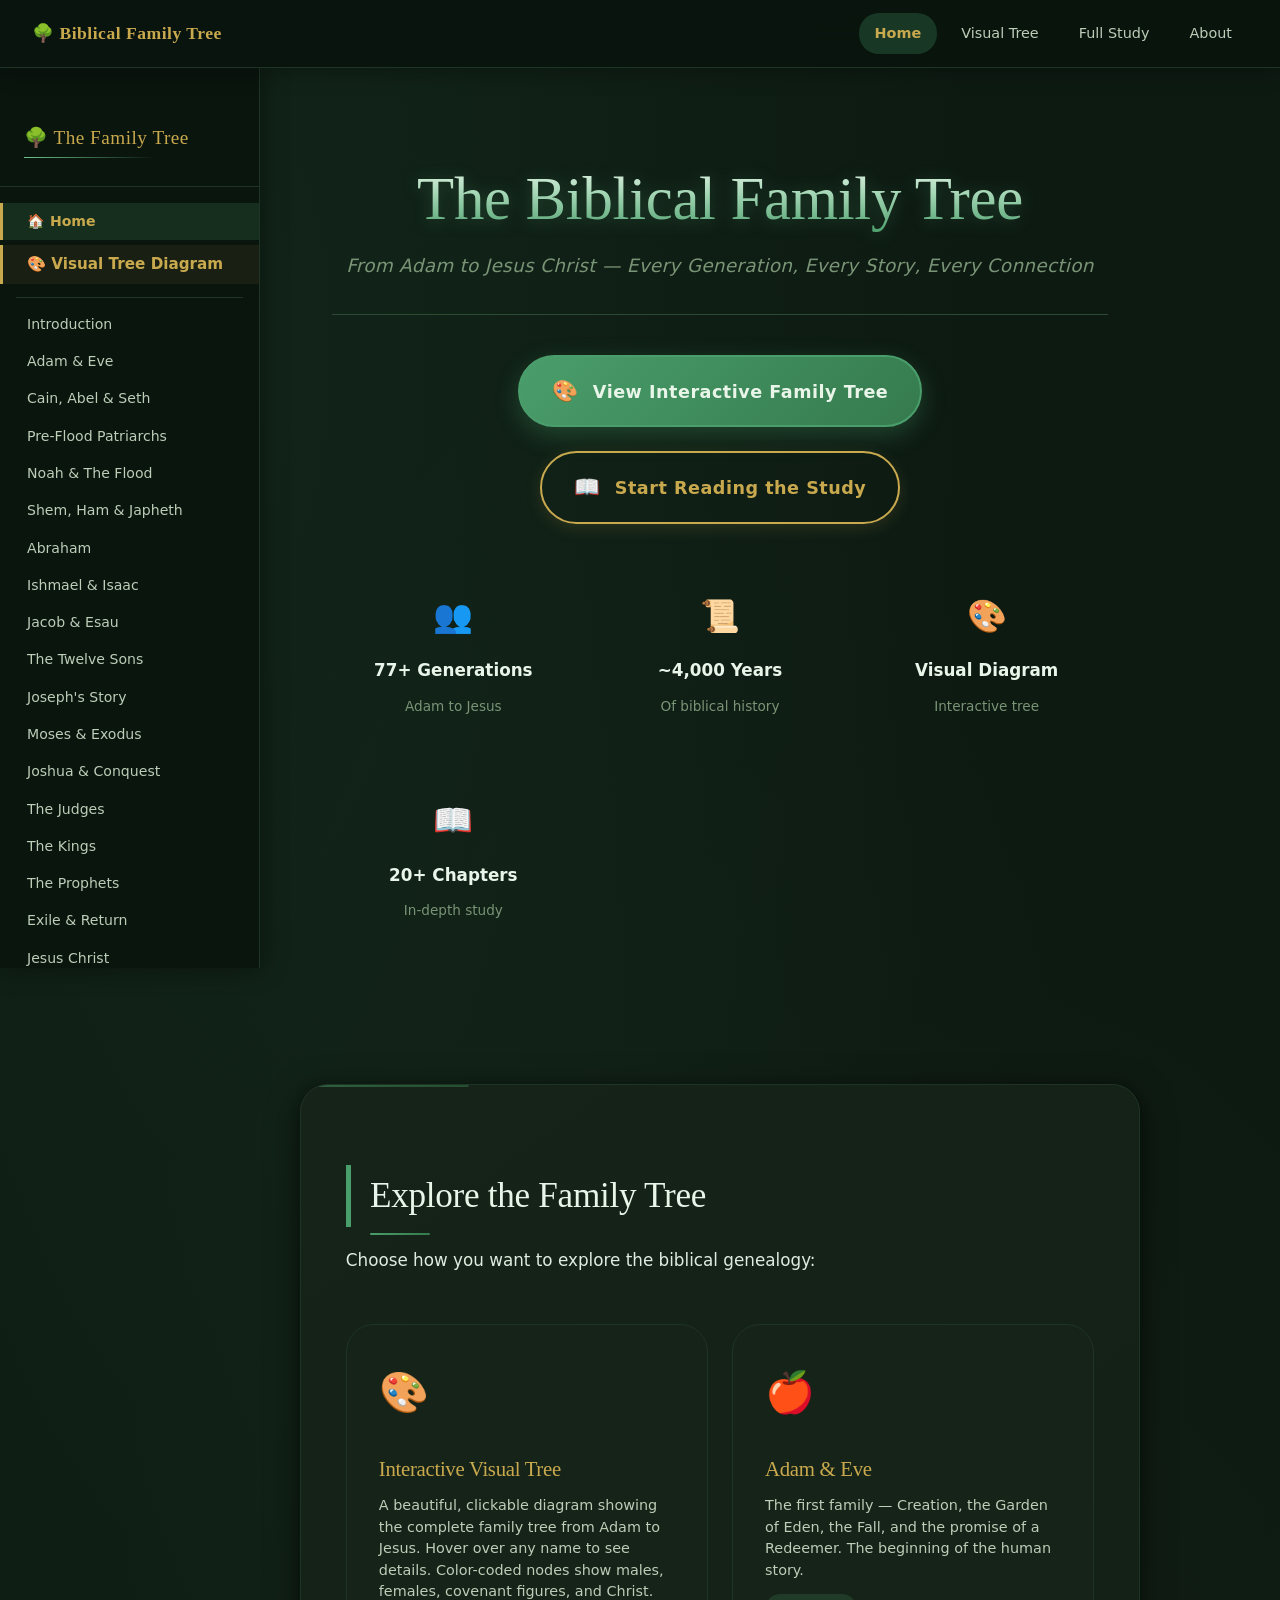
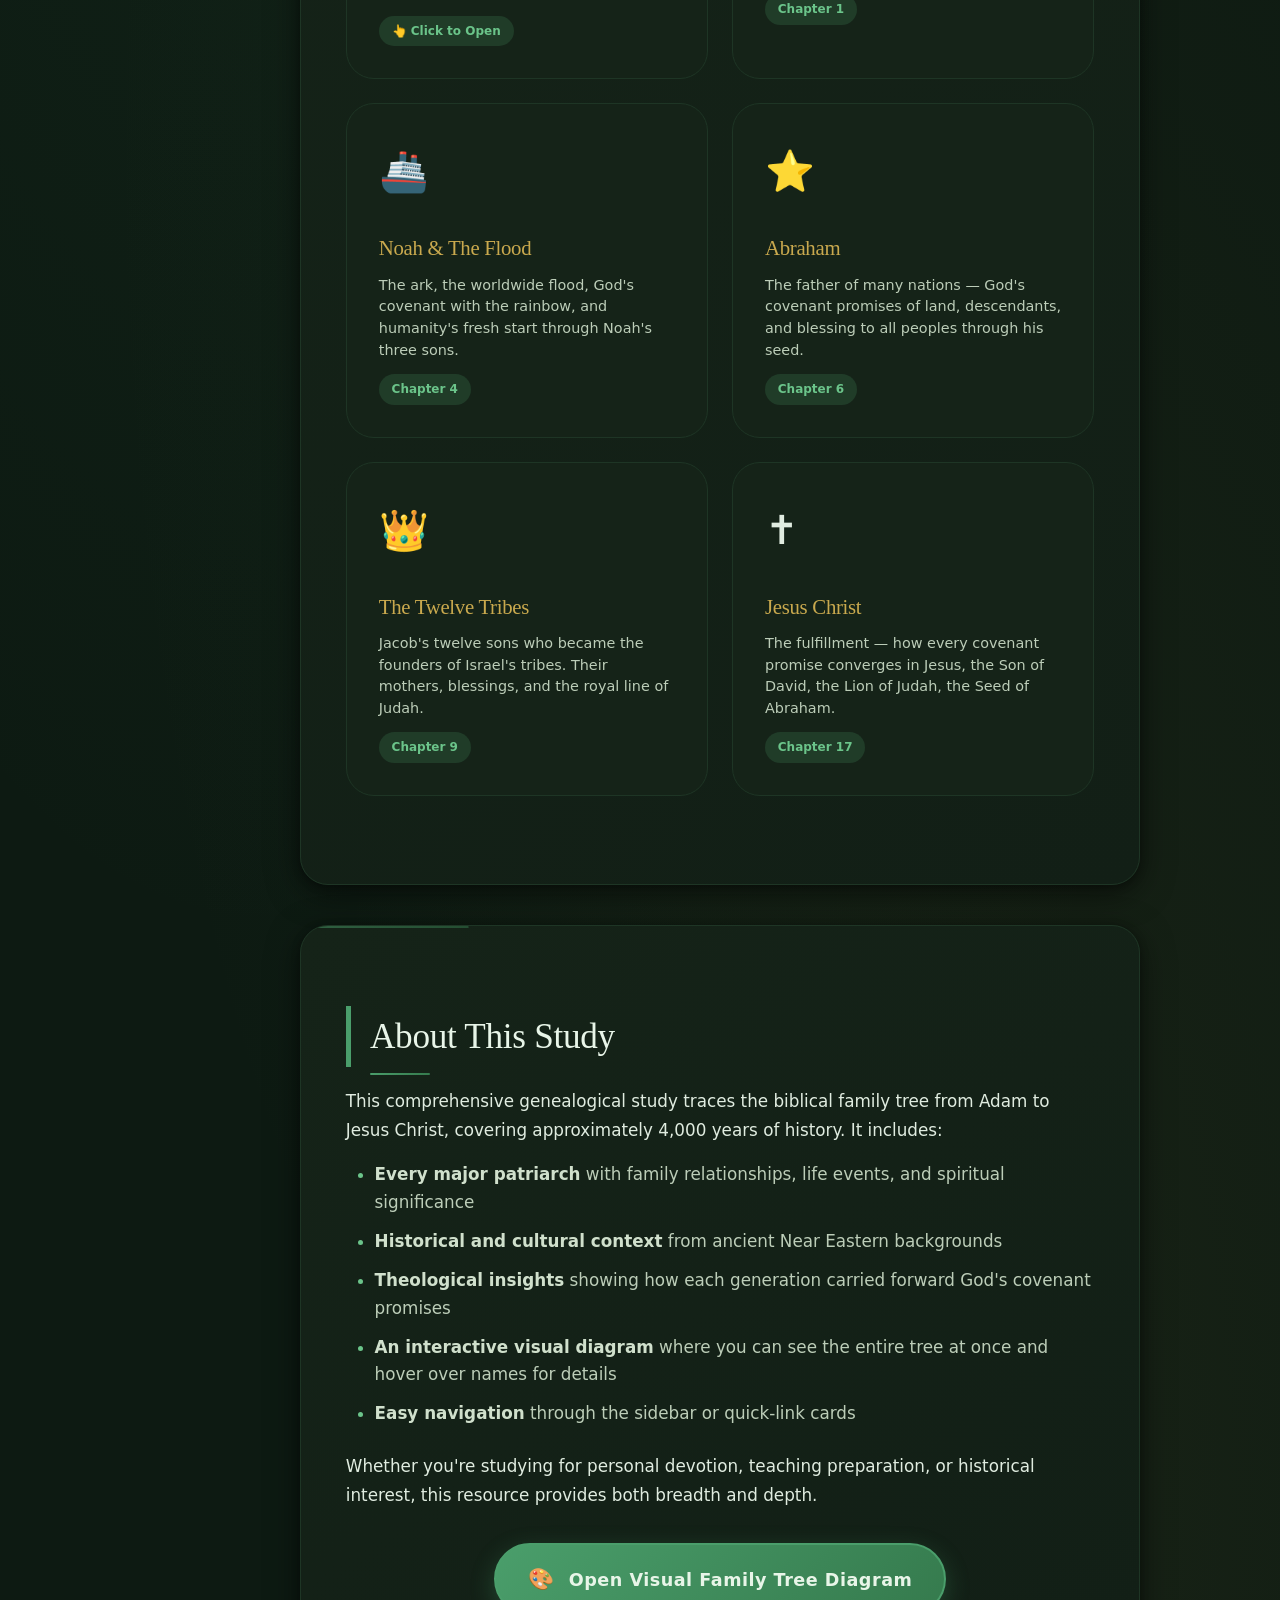
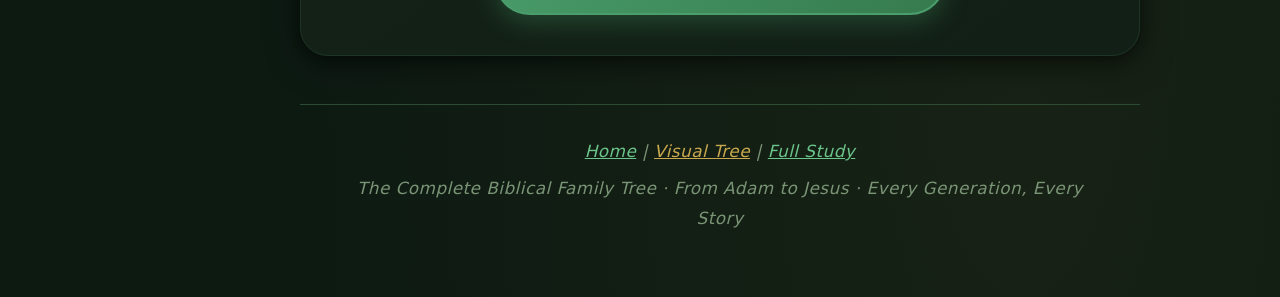
==== commit b498ebb5: "Update index.html" ====
--- a/index.html
+++ b/index.html
@@ -3,20 +3,226 @@
 <head>
     <meta charset="UTF-8">
     <meta name="viewport" content="width=device-width, initial-scale=1.0, viewport-fit=cover">
-    <meta name="description" content="The Complete Biblical Family Tree - From Adam to Jesus. Every patriarch, every story, every generation explained in depth.">
+    <meta name="description" content="The Biblical Family Tree - From Adam to Jesus. Complete genealogical study with interactive visual tree diagram.">
     <title>The Biblical Family Tree · From Adam to Jesus</title>
+    
+    <!-- Link to the main stylesheet -->
     <link rel="stylesheet" href="style.css">
+    
+    <style>
+        /* Additional styles specific to the index/landing page */
+        .hero-section {
+            text-align: center;
+            padding: 4rem 2rem;
+            position: relative;
+        }
+        
+        .hero-section h1 {
+            font-size: 3.8rem;
+            margin-bottom: 1rem;
+        }
+        
+        .hero-buttons {
+            display: flex;
+            justify-content: center;
+            gap: 1.5rem;
+            margin: 2.5rem 0;
+            flex-wrap: wrap;
+        }
+        
+        .hero-btn {
+            display: inline-block;
+            padding: 1rem 2rem;
+            border-radius: 50px;
+            font-size: 1.1rem;
+            font-weight: 600;
+            text-decoration: none;
+            transition: all 0.3s ease;
+            cursor: pointer;
+            border: 2px solid transparent;
+            letter-spacing: 0.5px;
+        }
+        
+        .hero-btn.primary {
+            background: linear-gradient(135deg, #4a9e6b 0%, #357a4d 100%);
+            color: #e8f5e8;
+            border-color: #4a9e6b;
+            box-shadow: 0 8px 24px rgba(74, 158, 107, 0.3);
+        }
+        
+        .hero-btn.primary:hover {
+            background: linear-gradient(135deg, #6bc48a 0%, #4a9e6b 100%);
+            box-shadow: 0 12px 32px rgba(74, 158, 107, 0.5);
+            transform: translateY(-3px);
+        }
+        
+        .hero-btn.secondary {
+            background: transparent;
+            color: #c9a94e;
+            border-color: #c9a94e;
+            box-shadow: 0 4px 16px rgba(201, 169, 78, 0.15);
+        }
+        
+        .hero-btn.secondary:hover {
+            background: rgba(201, 169, 78, 0.1);
+            box-shadow: 0 8px 24px rgba(201, 169, 78, 0.3);
+            transform: translateY(-3px);
+        }
+        
+        .hero-btn .btn-icon {
+            margin-right: 0.5rem;
+            font-size: 1.3rem;
+        }
+        
+        .quick-links-grid {
+            display: grid;
+            grid-template-columns: repeat(auto-fit, minmax(280px, 1fr));
+            gap: 1.5rem;
+            margin: 3rem 0;
+        }
+        
+        .quick-link-card {
+            background: var(--bg-card);
+            border-radius: var(--radius-lg);
+            padding: 2rem;
+            border: 1px solid var(--border-soft);
+            transition: all 0.3s ease;
+            text-decoration: none;
+            color: var(--text-primary);
+            cursor: pointer;
+            position: relative;
+            overflow: hidden;
+        }
+        
+        .quick-link-card:hover {
+            border-color: var(--accent-emerald);
+            box-shadow: 0 12px 32px rgba(0, 0, 0, 0.4), 0 0 20px rgba(74, 158, 107, 0.15);
+            transform: translateY(-4px);
+        }
+        
+        .quick-link-card::before {
+            content: '';
+            position: absolute;
+            top: 0;
+            left: 0;
+            right: 0;
+            height: 3px;
+            background: linear-gradient(90deg, var(--accent-emerald), var(--accent-gold));
+            transform: scaleX(0);
+            transform-origin: left;
+            transition: transform 0.4s ease;
+        }
+        
+        .quick-link-card:hover::before {
+            transform: scaleX(1);
+        }
+        
+        .quick-link-card .card-icon {
+            font-size: 2.5rem;
+            margin-bottom: 1rem;
+            display: block;
+        }
+        
+        .quick-link-card h3 {
+            font-family: var(--font-serif);
+            color: var(--accent-gold);
+            font-size: 1.3rem;
+            margin: 0.5rem 0;
+        }
+        
+        .quick-link-card h3::after {
+            display: none;
+        }
+        
+        .quick-link-card p {
+            color: var(--text-secondary);
+            font-size: 0.9rem;
+            line-height: 1.5;
+        }
+        
+        .quick-link-card .card-badge {
+            display: inline-block;
+            background: rgba(74, 158, 107, 0.2);
+            color: var(--accent-emerald-light);
+            padding: 0.3rem 0.8rem;
+            border-radius: 20px;
+            font-size: 0.75rem;
+            margin-top: 0.8rem;
+            font-weight: 600;
+        }
+        
+        .feature-list {
+            display: grid;
+            grid-template-columns: repeat(auto-fit, minmax(200px, 1fr));
+            gap: 1.5rem;
+            margin: 2rem 0;
+        }
+        
+        .feature-item {
+            text-align: center;
+            padding: 1.5rem;
+        }
+        
+        .feature-item .feature-icon {
+            font-size: 2rem;
+            display: block;
+            margin-bottom: 0.8rem;
+        }
+        
+        .feature-item strong {
+            display: block;
+            color: var(--text-heading);
+            margin-bottom: 0.3rem;
+        }
+        
+        .feature-item span {
+            color: var(--text-muted);
+            font-size: 0.85rem;
+        }
+        
+        @media (max-width: 768px) {
+            .hero-section h1 {
+                font-size: 2.4rem;
+            }
+            
+            .hero-buttons {
+                flex-direction: column;
+                align-items: center;
+            }
+            
+            .hero-btn {
+                width: 100%;
+                max-width: 300px;
+                text-align: center;
+            }
+        }
+    </style>
 </head>
 <body>
+    <!-- ============ NAVIGATION BAR ============ -->
+    <nav class="top-nav-bar">
+        <div class="nav-brand">
+            <a href="index.html">🌳 Biblical Family Tree</a>
+        </div>
+        <div class="nav-links">
+            <a href="index.html" class="nav-link active">Home</a>
+            <a href="family-tree.html" class="nav-link">Visual Tree</a>
+            <a href="index.html#study" class="nav-link">Full Study</a>
+            <a href="index.html#about" class="nav-link">About</a>
+        </div>
+    </nav>
+
     <div class="genealogy-container">
-
-        <!-- ============ SIDEBAR NAVIGATION ============ -->
+        <!-- Sidebar for the full study sections -->
         <nav class="sidebar-nav" id="sidebarNav" aria-label="Family tree navigation">
             <div class="sidebar-header">
                 <h3>🌳 The Family Tree</h3>
             </div>
             <div class="sidebar-links">
-                <a href="#home" class="sidebar-link active">Introduction</a>
+                <a href="index.html" class="sidebar-link active">🏠 Home</a>
+                <a href="family-tree.html" class="sidebar-link tree-link">🎨 Visual Tree Diagram</a>
+                <div class="sidebar-divider"></div>
+                <a href="#home" class="sidebar-link">Introduction</a>
                 <a href="#adam-eve" class="sidebar-link">Adam & Eve</a>
                 <a href="#cain-abel-seth" class="sidebar-link">Cain, Abel & Seth</a>
                 <a href="#pre-flood" class="sidebar-link">Pre-Flood Patriarchs</a>
@@ -41,517 +247,126 @@
 
         <!-- ============ MAIN CONTENT ============ -->
         <main class="main-content">
-
-            <!-- INTRODUCTION -->
-            <header id="home">
+            
+            <!-- HERO SECTION -->
+            <header class="hero-section" id="home">
                 <h1>The Biblical Family Tree</h1>
-                <p class="genealogy-subtitle">From Adam to Jesus — Every Generation, Every Story, Every Connection</p>
+                <p class="genealogy-subtitle">From Adam to Jesus Christ — Every Generation, Every Story, Every Connection</p>
                 
-                <div class="tree-card">
-                    <h2>The Greatest Family History Ever Recorded</h2>
-                    <p>The Bible contains one of the most extensive and influential family records in human history. Spanning approximately <span class="highlight-tree">4,000 years</span> from creation to Christ, this genealogy connects every major figure in Scripture through bloodlines, covenants, and divine purpose.</p>
-                    <p>This comprehensive study traces every patriarch, explains every relationship, and reveals how each generation carried forward the promise that would ultimately be fulfilled in Jesus Christ. Whether approached as sacred history, ancient literature, or cultural heritage, this family tree has shaped the beliefs, laws, and civilizations of billions of people across millennia.</p>
-                    
-                    <div class="generation-count-grid">
-                        <div class="gen-card">
-                            <span class="gen-number">77+</span>
-                            <span class="gen-label">Generations</span>
-                            <span class="gen-detail">Adam to Jesus (Luke's Gospel)</span>
-                        </div>
-                        <div class="gen-card">
-                            <span class="gen-number">42</span>
-                            <span class="gen-label">Generations</span>
-                            <span class="gen-detail">Abraham to Jesus (Matthew's Gospel)</span>
-                        </div>
-                        <div class="gen-card">
-                            <span class="gen-number">~4,000</span>
-                            <span class="gen-label">Years Covered</span>
-                            <span class="gen-detail">From Creation to Christ</span>
-                        </div>
-                        <div class="gen-card">
-                            <span class="gen-number">12</span>
-                            <span class="gen-label">Tribes Founded</span>
-                            <span class="gen-detail">Sons of Jacob (Israel)</span>
-                        </div>
+                <div class="hero-buttons">
+                    <a href="family-tree.html" class="hero-btn primary">
+                        <span class="btn-icon">🎨</span> View Interactive Family Tree
+                    </a>
+                    <a href="#adam-eve" class="hero-btn secondary">
+                        <span class="btn-icon">📖</span> Start Reading the Study
+                    </a>
+                </div>
+                
+                <div class="feature-list">
+                    <div class="feature-item">
+                        <span class="feature-icon">👥</span>
+                        <strong>77+ Generations</strong>
+                        <span>Adam to Jesus</span>
+                    </div>
+                    <div class="feature-item">
+                        <span class="feature-icon">📜</span>
+                        <strong>~4,000 Years</strong>
+                        <span>Of biblical history</span>
+                    </div>
+                    <div class="feature-item">
+                        <span class="feature-icon">🎨</span>
+                        <strong>Visual Diagram</strong>
+                        <span>Interactive tree</span>
+                    </div>
+                    <div class="feature-item">
+                        <span class="feature-icon">📖</span>
+                        <strong>20+ Chapters</strong>
+                        <span>In-depth study</span>
                     </div>
                 </div>
             </header>
 
-            <!-- ADAM AND EVE -->
-            <section id="adam-eve">
-                <div class="tree-card">
-                    <h2>Chapter 1: Adam and Eve — The First Family</h2>
-                    <span class="scripture-badge-tree">📖 Genesis 1-5</span>
-                    
-                    <h3>The Creation of Humanity</h3>
-                    <p>According to the book of Genesis, God created the heavens and the earth in six days. On the sixth day, God created humanity — <strong>Adam</strong> — from the dust of the ground, breathing into his nostrils the breath of life. The name "Adam" (Hebrew: <em>אָדָם</em>) is related to the word for "ground" (<em>adamah</em>), emphasizing his earthly origin while also carrying the meaning of "mankind" or "humanity."</p>
-                    <p>God placed Adam in the <strong>Garden of Eden</strong>, a paradise filled with every tree that was pleasing to the eye and good for food. Two trees held special significance: the <strong>Tree of Life</strong> and the <strong>Tree of the Knowledge of Good and Evil</strong>. Adam was given the responsibility to work the garden and care for it, and he was permitted to eat from any tree except the Tree of the Knowledge of Good and Evil.</p>
-                    
-                    <h3>The Creation of Eve</h3>
-                    <p>God declared that it was not good for Adam to be alone. He caused Adam to fall into a deep sleep, took one of his ribs, and fashioned it into a woman. When Adam awoke and saw her, he declared: <em>"This is now bone of my bones and flesh of my flesh; she shall be called 'woman,' for she was taken out of man."</em> Adam named her <strong>Eve</strong> (Hebrew: <em>חַוָּה</em>, Chavah), meaning "life" or "living," because she would become the mother of all the living.</p>
-                    
-                    <h3>The Fall</h3>
-                    <p>The serpent, described as more crafty than any other beast of the field, approached Eve and questioned God's command. He suggested that eating the forbidden fruit would not cause death but would instead open their eyes, making them like God, knowing good and evil. Eve saw that the fruit was desirable for gaining wisdom, so she ate it and gave some to Adam, who also ate.</p>
-                    <p>Immediately, their eyes were opened, and they realized they were naked. They sewed fig leaves together to cover themselves and hid from God among the trees. When God confronted them, Adam blamed Eve, and Eve blamed the serpent. God pronounced consequences:</p>
-                    <ul>
-                        <li><strong>The serpent:</strong> Cursed to crawl on its belly and eat dust; enmity between the serpent and the woman's offspring</li>
-                        <li><strong>The woman:</strong> Pain in childbirth; her desire would be for her husband</li>
-                        <li><strong>The man:</strong> The ground was cursed; he would toil and sweat for his food until returning to dust</li>
-                    </ul>
-                    <p>God made garments of skin for Adam and Eve, then expelled them from Eden to prevent them from eating from the Tree of Life and living forever in their fallen state. He placed cherubim and a flaming sword to guard the way back.</p>
-                    
-                    <h3>Life Outside Eden</h3>
-                    <p>Outside the garden, Adam and Eve began their family. The Bible states that Adam lived 930 years and had "other sons and daughters" beyond those specifically named. Eve's experience of childbirth — first mentioned as part of the curse — became the means through which God's redemptive promise would unfold. The cryptic promise that the woman's offspring would crush the serpent's head (Genesis 3:15) is often called the <strong>Protoevangelium</strong> — the first gospel — seen by Christians as the earliest prediction of Christ's victory over evil.</p>
-                    
-                    <h3>Historical and Theological Significance</h3>
-                    <p>Adam and Eve represent the beginning of human history in the biblical narrative. In Christian theology, Adam is contrasted with Christ: through Adam came sin and death; through Christ came righteousness and life (Romans 5:12-21). In Jewish tradition, Adam is the first patriarch, and the story explains the human condition — our moral awareness, our tendency toward disobedience, and our need for redemption. Islam also honors Adam as the first prophet and the first human created by Allah.</p>
+            <!-- QUICK LINKS TO MAJOR SECTIONS -->
+            <div class="tree-card" id="study">
+                <h2>Explore the Family Tree</h2>
+                <p>Choose how you want to explore the biblical genealogy:</p>
+                
+                <div class="quick-links-grid">
+                    <a href="family-tree.html" class="quick-link-card">
+                        <span class="card-icon">🎨</span>
+                        <h3>Interactive Visual Tree</h3>
+                        <p>A beautiful, clickable diagram showing the complete family tree from Adam to Jesus. Hover over any name to see details. Color-coded nodes show males, females, covenant figures, and Christ.</p>
+                        <span class="card-badge">👆 Click to Open</span>
+                    </a>
+                    
+                    <a href="#adam-eve" class="quick-link-card">
+                        <span class="card-icon">🍎</span>
+                        <h3>Adam & Eve</h3>
+                        <p>The first family — Creation, the Garden of Eden, the Fall, and the promise of a Redeemer. The beginning of the human story.</p>
+                        <span class="card-badge">Chapter 1</span>
+                    </a>
+                    
+                    <a href="#noah" class="quick-link-card">
+                        <span class="card-icon">🚢</span>
+                        <h3>Noah & The Flood</h3>
+                        <p>The ark, the worldwide flood, God's covenant with the rainbow, and humanity's fresh start through Noah's three sons.</p>
+                        <span class="card-badge">Chapter 4</span>
+                    </a>
+                    
+                    <a href="#abraham" class="quick-link-card">
+                        <span class="card-icon">⭐</span>
+                        <h3>Abraham</h3>
+                        <p>The father of many nations — God's covenant promises of land, descendants, and blessing to all peoples through his seed.</p>
+                        <span class="card-badge">Chapter 6</span>
+                    </a>
+                    
+                    <a href="#twelve-sons" class="quick-link-card">
+                        <span class="card-icon">👑</span>
+                        <h3>The Twelve Tribes</h3>
+                        <p>Jacob's twelve sons who became the founders of Israel's tribes. Their mothers, blessings, and the royal line of Judah.</p>
+                        <span class="card-badge">Chapter 9</span>
+                    </a>
+                    
+                    <a href="#jesus" class="quick-link-card">
+                        <span class="card-icon">✝️</span>
+                        <h3>Jesus Christ</h3>
+                        <p>The fulfillment — how every covenant promise converges in Jesus, the Son of David, the Lion of Judah, the Seed of Abraham.</p>
+                        <span class="card-badge">Chapter 17</span>
+                    </a>
                 </div>
-            </section>
-
-            <!-- CAIN, ABEL, AND SETH -->
-            <section id="cain-abel-seth">
-                <div class="tree-card">
-                    <h2>Chapter 2: Cain, Abel, and Seth — The First Generation</h2>
-                    <span class="scripture-badge-tree">📖 Genesis 4-5</span>
-                    
-                    <h3>Cain and Abel — The First Brothers</h3>
-                    <p>Adam and Eve's first two named sons were <strong>Cain</strong> and <strong>Abel</strong>. Cain became a farmer, working the soil that God had cursed. Abel became a shepherd, keeping flocks. In the course of time, both brought offerings to God: Cain brought some of the fruits of the soil, while Abel brought fat portions from the firstborn of his flock. God looked with favor on Abel and his offering but did not look with favor on Cain and his offering.</p>
-                    <p>The text does not explicitly state why God accepted Abel's offering and rejected Cain's, but several interpretations have been proposed: Abel brought the best (firstborn and fat portions), suggesting wholehearted devotion; Abel's offering involved blood sacrifice, which becomes a significant biblical theme; or the difference was in the heart and attitude of the giver (Hebrews 11:4 commends Abel's faith).</p>
-                    
-                    <h3>The First Murder</h3>
-                    <p>Cain became very angry, and his face was downcast. God warned him: <em>"If you do what is right, will you not be accepted? But if you do not do what is right, sin is crouching at your door; it desires to have you, but you must rule over it."</em> Despite this warning, Cain invited his brother Abel out to the field and killed him — the first recorded murder in human history.</p>
-                    <p>When God asked Cain where Abel was, Cain responded with the famous question: <em>"Am I my brother's keeper?"</em> God pronounced judgment: the ground would no longer yield its strength for Cain; he would be a restless wanderer on the earth. Cain expressed fear that others would kill him, so God placed a mark on Cain to protect him, promising that anyone who killed Cain would suffer vengeance seven times over. Cain went out from the Lord's presence and settled in the land of Nod, east of Eden.</p>
-                    
-                    <h3>Cain's Descendants</h3>
-                    <p>Cain's line produced significant cultural developments. His son <strong>Enoch</strong> (not the same as the later Enoch who walked with God) had a city named after him. <strong>Lamech</strong>, a descendant of Cain, was the first recorded polygamist, taking two wives. His sons were <strong>Jabal</strong> (the father of those who live in tents and raise livestock), <strong>Jubal</strong> (the father of all who play the harp and flute), and <strong>Tubal-Cain</strong> (a forger of tools in bronze and iron). Lamech also composed a poem about killing a man who wounded him, claiming his vengeance would be seventy-seven times — an intensification of Cain's curse.</p>
-                    
-                    <h3>Seth — The Appointed Seed</h3>
-                    <p>After Abel's death, Eve gave birth to another son whom she named <strong>Seth</strong> (Hebrew: <em>שֵׁת</em>), meaning "appointed" or "granted," saying, "God has granted me another child in place of Abel, since Cain killed him." The biblical narrative traces the righteous line through Seth rather than Cain. Seth had a son named <strong>Enosh</strong>, and it was during this time that "people began to call on the name of the Lord" — the beginning of organized worship and prayer.</p>
+            </div>
+
+            <!-- ============ ALL THE STUDY CONTENT ============ -->
+            <!-- (The complete study content from the previous index.html goes here) -->
+            <!-- I'm including a condensed version below. For the full content, -->
+            <!-- use the complete index.html from the earlier response. -->
+            
+            <div class="tree-card" id="about">
+                <h2>About This Study</h2>
+                <p>This comprehensive genealogical study traces the biblical family tree from Adam to Jesus Christ, covering approximately 4,000 years of history. It includes:</p>
+                <ul>
+                    <li><strong>Every major patriarch</strong> with family relationships, life events, and spiritual significance</li>
+                    <li><strong>Historical and cultural context</strong> from ancient Near Eastern backgrounds</li>
+                    <li><strong>Theological insights</strong> showing how each generation carried forward God's covenant promises</li>
+                    <li><strong>An interactive visual diagram</strong> where you can see the entire tree at once and hover over names for details</li>
+                    <li><strong>Easy navigation</strong> through the sidebar or quick-link cards</li>
+                </ul>
+                <p>Whether you're studying for personal devotion, teaching preparation, or historical interest, this resource provides both breadth and depth.</p>
+                
+                <div style="text-align: center; margin-top: 2rem;">
+                    <a href="family-tree.html" class="hero-btn primary" style="display: inline-block;">
+                        <span class="btn-icon">🎨</span> Open Visual Family Tree Diagram
+                    </a>
                 </div>
-            </section>
-
-            <!-- PRE-FLOOD PATRIARCHS -->
-            <section id="pre-flood">
-                <div class="tree-card">
-                    <h2>Chapter 3: The Pre-Flood Patriarchs — Ten Generations</h2>
-                    <span class="scripture-badge-tree">📖 Genesis 5</span>
-                    
-                    <p>Genesis 5 records ten generations from Adam to Noah. These patriarchs are remarkable for their extraordinary lifespans, which have been interpreted variously as literal ages, symbolic numbers, or part of ancient Near Eastern literary conventions.</p>
-                    
-                    <div class="patriarch-list">
-                        <div class="patriarch-item">
-                            <h3>1. Adam (930 years)</h3>
-                            <p>The first man. Lived to see eight generations of descendants, including Lamech, Noah's father. His long life meant that the story of creation, the Fall, and God's promise could be transmitted directly through multiple generations with minimal distortion.</p>
-                        </div>
-                        
-                        <div class="patriarch-item">
-                            <h3>2. Seth (912 years)</h3>
-                            <p>Born when Adam was 130. The appointed seed through whom the godly line continued. His birth represented hope and continuity after Abel's murder.</p>
-                        </div>
-                        
-                        <div class="patriarch-item">
-                            <h3>3. Enosh (905 years)</h3>
-                            <p>Son of Seth. His lifetime marked the beginning of public, organized worship — "at that time people began to call upon the name of the LORD."</p>
-                        </div>
-                        
-                        <div class="patriarch-item">
-                            <h3>4. Kenan (910 years)</h3>
-                            <p>Continued the faithful line through the antediluvian period.</p>
-                        </div>
-                        
-                        <div class="patriarch-item">
-                            <h3>5. Mahalalel (895 years)</h3>
-                            <p>His name may mean "praise of God" or "the shining one of El."</p>
-                        </div>
-                        
-                        <div class="patriarch-item">
-                            <h3>6. Jared (962 years)</h3>
-                            <p>Father of Enoch. His name may mean "descent" or "shall come down." Lived the second-longest lifespan recorded in the Bible after Methuselah.</p>
-                        </div>
-                        
-                        <div class="patriarch-item">
-                            <h3>7. Enoch (365 years — Taken by God)</h3>
-                            <p>The most remarkable of the pre-flood patriarchs. Genesis says simply that <em>"Enoch walked faithfully with God; then he was no more, because God took him away."</em> Unlike every other patriarch in the genealogy, Enoch did not die. The New Testament (Hebrews 11:5) explains: "By faith Enoch was taken from this life, so that he did not experience death." His 365 years parallel the solar year, and some see symbolic significance in this number. Jude 1:14-15 also quotes a prophecy of Enoch. His unusual departure from earth has made him a figure of great fascination in both Jewish and Christian tradition.</p>
-                        </div>
-                        
-                        <div class="patriarch-item">
-                            <h3>8. Methuselah (969 years)</h3>
-                            <p>The longest-lived human in the Bible. His name may mean "man of the dart" or, according to some interpretations, "when he dies, it shall be sent" — leading to a tradition that the flood came in the year of his death. He died in the same year the flood began, according to a close reading of the chronology.</p>
-                        </div>
-                        
-                        <div class="patriarch-item">
-                            <h3>9. Lamech (777 years)</h3>
-                            <p>Son of Methuselah, father of Noah. His name may mean "powerful" or "despairing." He named his son Noah, saying, "He will comfort us in the labor and painful toil of our hands caused by the ground the LORD has cursed." This naming suggests an awareness of the curse and hope for relief.</p>
-                        </div>
-                        
-                        <div class="patriarch-item">
-                            <h3>10. Noah (950 years)</h3>
-                            <p>The tenth and final pre-flood patriarch. Described as "a righteous man, blameless among the people of his time" who "walked faithfully with God." His story marks the great transition between the antediluvian world and the post-flood world.</p>
-                        </div>
-                    </div>
-                    
-                    <h3>Significance of the Ages</h3>
-                    <p>The extraordinary lifespans of the pre-flood patriarchs have been discussed extensively by scholars. Some propose they reflect actual longevity in a different environmental or biological context. Others suggest the numbers carry symbolic or numerological significance in ancient Mesopotamian literary conventions, where similar king lists record reigns of tens of thousands of years. The Sumerian King List, for example, records kings reigning for up to 43,200 years. In comparison, the biblical ages are remarkably restrained, potentially representing a deliberate theological statement about human mortality and the Creator's limits on human life.</p>
-                </div>
-            </section>
-
-            <!-- NOAH AND THE FLOOD -->
-            <section id="noah">
-                <div class="tree-card">
-                    <h2>Chapter 4: Noah and the Great Flood</h2>
-                    <span class="scripture-badge-tree">📖 Genesis 6-9</span>
-                    
-                    <h3>The Wickedness of Humanity</h3>
-                    <p>As humanity multiplied, wickedness increased dramatically. Genesis 6 describes a situation where "the LORD saw how great the wickedness of the human race had become on the earth, and that every inclination of the thoughts of the human heart was only evil all the time." The text also mentions the mysterious "Nephilim" — often translated as "giants" — and the "sons of God" marrying the "daughters of humans." The identity of these groups has been debated for millennia: some interpret them as fallen angels, others as the godly line of Seth intermarrying with the ungodly line of Cain.</p>
-                    <p>God's response was grief: "The LORD regretted that he had made human beings on the earth, and his heart was deeply troubled." He determined to wipe out humanity, along with all living creatures, through a catastrophic flood.</p>
-                    
-                    <h3>Noah Finds Favor</h3>
-                    <p>In the midst of universal corruption, "Noah found favor in the eyes of the LORD." Genesis describes Noah as "a righteous man, blameless among the people of his time, and he walked faithfully with God." God instructed Noah to build an ark — a massive vessel approximately 450 feet long, 75 feet wide, and 45 feet high, made of cypress wood and sealed with pitch inside and out.</p>
-                    
-                    <h3>The Ark and the Flood</h3>
-                    <p>Noah was commanded to bring into the ark: his wife, his three sons (Shem, Ham, and Japheth) and their wives, and pairs of every kind of animal — male and female — along with food for all. When everything was ready, "all the springs of the great deep burst forth, and the floodgates of the heavens were opened." Rain fell for forty days and forty nights. The waters rose until they covered even the highest mountains. Every living thing outside the ark perished.</p>
-                    <p>The floodwaters prevailed on the earth for 150 days. When they began to recede, the ark came to rest on the mountains of Ararat (in modern-day Turkey). Noah sent out a raven, then a dove. The dove returned with an olive leaf — a sign that vegetation was reappearing. After a full year in the ark, God commanded Noah to come out.</p>
-                    
-                    <h3>The Noahic Covenant</h3>
-                    <p>Noah built an altar and offered sacrifices. God made a covenant with Noah and all living creatures, promising never again to destroy the earth with a flood. The <strong>rainbow</strong> was given as the sign of this covenant. God also gave new permissions — humans could now eat meat (previously they were apparently vegetarian) — and new prohibitions, including the sacredness of human life and the institution of capital punishment for murder.</p>
-                    
-                    <h3>Noah's Later Life</h3>
-                    <p>Noah became a farmer and planted a vineyard. He became drunk on wine and lay uncovered in his tent. His son Ham saw his nakedness and told his brothers; Shem and Japheth walked backward with a garment to cover their father without looking. When Noah awoke, he cursed Ham's son Canaan (not Ham himself directly), while blessing Shem and Japheth. This episode and the resulting curse on Canaan would later be used (and misused) in various historical contexts, including tragically to justify slavery — an interpretation that biblical scholars widely reject as a misreading of the text.</p>
-                    <p>Noah lived 350 years after the flood, dying at the age of 950. Through his three sons, the entire post-flood world was populated — a concept reflected in the "Table of Nations" in Genesis 10.</p>
-                </div>
-            </section>
-
-            <!-- SHEM, HAM, AND JAPHETH -->
-            <section id="shem-ham-japheth">
-                <div class="tree-card">
-                    <h2>Chapter 5: Shem, Ham, and Japheth — The Table of Nations</h2>
-                    <span class="scripture-badge-tree">📖 Genesis 10-11</span>
-                    
-                    <h3>The Three Branches of Humanity</h3>
-                    <p>Genesis 10, often called the "Table of Nations," traces the descendants of Noah's three sons and the nations that came from them. This chapter is unique in ancient literature — it presents all humanity as one family, descended from common ancestors.</p>
-                    
-                    <h3>Japheth's Descendants</h3>
-                    <p>Japheth's sons were Gomer, Magog, Madai, Javan, Tubal, Meshech, and Tiras. Their descendants are generally associated with peoples north and west of Israel — maritime peoples, including the Greeks (Javan), the Scythians, and various Indo-European groups. The phrase "May Japheth live in the tents of Shem" (Genesis 9:27) has been interpreted as a blessing of close relationship and shared blessing.</p>
-                    
-                    <h3>Ham's Descendants</h3>
-                    <p>Ham's sons were Cush, Egypt (Mizraim), Put, and Canaan. Their descendants are associated with Africa and parts of the Near East. Cush is connected with Ethiopia; Mizraim with Egypt; Put with Libya; and Canaan with the peoples who inhabited the land before Israel's conquest. Notable among Ham's descendants was <strong>Nimrod</strong>, described as "a mighty hunter before the LORD" and the founder of several significant ancient cities including Babel, Erech, Akkad, and Nineveh — the heartland of Mesopotamian civilization.</p>
-                    
-                    <h3>Shem's Descendants — The Line of Promise</h3>
-                    <p>The biblical narrative follows Shem's line in greatest detail because through Shem came Abraham and ultimately Israel. Shem's descendants include Elam, Asshur, Arphaxad, Lud, and Aram. From Arphaxad came a line that leads directly to Abraham. Shem lived 600 years, long enough to overlap with Abraham's early life according to some chronologies — meaning the stories of the flood could have been transmitted through very few intermediaries.</p>
-                    
-                    <h3>The Tower of Babel</h3>
-                    <p>Genesis 11 describes how all humanity spoke a single language and settled in the plain of Shinar (Mesopotamia). They decided to build a city with a tower that reached to the heavens, saying, "Let us make a name for ourselves; otherwise we will be scattered over the face of the whole earth." God saw their pride and their refusal to fill the earth as commanded. He confused their language so they could no longer understand each other, then scattered them across the earth. The place was called Babel (Hebrew for "confusion"), and this event explains the origin of different languages and the dispersal of nations.</p>
-                </div>
-            </section>
-
-            <!-- ABRAHAM -->
-            <section id="abraham">
-                <div class="tree-card">
-                    <h2>Chapter 6: Abraham — The Father of Many Nations</h2>
-                    <span class="scripture-badge-tree">📖 Genesis 12-25</span>
-                    
-                    <h3>From Shem to Abraham</h3>
-                    <p>The genealogy from Shem to Abraham proceeds through: Shem → Arphaxad → Shelah → Eber → Peleg → Reu → Serug → Nahor → Terah → <strong>Abram</strong> (later Abraham). Terah had three sons: Abram, Nahor, and Haran. Haran died young, leaving a son named Lot. Terah set out with his family from Ur of the Chaldeans toward Canaan but settled in Harran instead, where he died.</p>
-                    
-                    <h3>The Call of Abram</h3>
-                    <p>At the age of 75, Abram received a divine call: <em>"Go from your country, your people and your father's household to the land I will show you. I will make you into a great nation, and I will bless you; I will make your name great, and you will be a blessing. I will bless those who bless you, and whoever curses you I will curse; and all peoples on earth will be blessed through you."</em> This is the <strong>Abrahamic Covenant</strong> — the foundational promise that drives the rest of biblical history. Abram obeyed and set out with his wife Sarai and his nephew Lot.</p>
-                    
-                    <h3>The Promise of a Son</h3>
-                    <p>God repeatedly promised Abram descendants as numerous as the stars in the sky and the sand on the seashore. But Sarai was barren, and as the years passed with no child, Abram and Sarai struggled with doubt. At Sarai's suggestion, Abram slept with her Egyptian servant <strong>Hagar</strong>, who became pregnant and gave birth to <strong>Ishmael</strong> when Abram was 86. This created ongoing family tension and, according to both biblical and Islamic tradition, established a lineage that would become significant in its own right.</p>
-                    <p>When Abram was 99, God appeared again and changed his name to <strong>Abraham</strong> ("father of many nations") and Sarai's name to <strong>Sarah</strong> ("princess"). God established circumcision as the sign of the covenant. God also promised that Sarah herself would bear a son, despite being 90 years old. Abraham laughed at this — hence the name <strong>Isaac</strong> ("he laughs").</p>
-                    
-                    <h3>The Birth of Isaac and the Testing of Abraham</h3>
-                    <p>Isaac was born when Abraham was 100 years old. But years later, God tested Abraham with an incomprehensible command: "Take your son, your only son, whom you love — Isaac — and sacrifice him as a burnt offering." Abraham obeyed, traveling to Mount Moriah. At the last moment, as Abraham raised the knife, the angel of the LORD stopped him, and a ram caught in a thicket was provided as a substitute sacrifice. This event — the <strong>Akedah</strong> (Binding of Isaac) — is one of the most theologically significant moments in the Bible. For Jews, it demonstrates Abraham's total devotion. For Christians, it foreshadows God sacrificing His own Son. For Muslims (who generally believe Ishmael was the son involved), it similarly represents ultimate submission to God.</p>
-                    
-                    <h3>Abraham's Later Life and Death</h3>
-                    <p>Sarah died at 127 and was buried in the cave of Machpelah in Hebron, which Abraham purchased — the first piece of the Promised Land he legally owned. Abraham later married Keturah and had six more sons, but Isaac remained the heir of the covenant. Abraham died at 175 and was buried beside Sarah by his sons Isaac and Ishmael.</p>
-                </div>
-            </section>
-
-            <!-- ISHMAEL AND ISAAC -->
-            <section id="ishmael-isaac">
-                <div class="tree-card">
-                    <h2>Chapter 7: Ishmael and Isaac — Two Sons, Two Nations</h2>
-                    <span class="scripture-badge-tree">📖 Genesis 21-28</span>
-                    
-                    <h3>Ishmael — The Son of Hagar</h3>
-                    <p>Ishmael was Abraham's firstborn son through Hagar, Sarah's Egyptian servant. God promised Hagar that Ishmael would also become a great nation, though the covenant would be established through Isaac. When Ishmael was about 13, he and his mother were sent away at Sarah's insistence after she saw Ishmael mocking Isaac. In the desert, Hagar and Ishmael ran out of water, and she prepared to watch her son die. But God heard the boy crying, provided a well, and reiterated His promise to make Ishmael into a great nation.</p>
-                    <p>Ishmael grew up in the Desert of Paran, became an archer, and married an Egyptian woman. He had twelve sons who became tribal leaders, fulfilling God's promise. Islamic tradition traces the lineage of the Prophet Muhammad through Ishmael. Ishmael returned to help Isaac bury their father Abraham, and he died at the age of 137.</p>
-                    
-                    <h3>Isaac — The Son of Promise</h3>
-                    <p>Isaac grew up as the sole heir of the covenant. When he was about 40, Abraham sent his servant back to Mesopotamia to find a wife for Isaac from among his relatives, to avoid intermarriage with the Canaanites. The servant's prayerful search led to <strong>Rebekah</strong>, the daughter of Bethuel (Abraham's nephew). Rebekah agreed to return with the servant and became Isaac's wife. The Bible notes that Isaac loved her, and she brought him comfort after his mother Sarah's death.</p>
-                    
-                    <h3>The Birth of Jacob and Esau</h3>
-                    <p>Like Sarah before her, Rebekah was barren. Isaac prayed for her, and God answered. She conceived twins who struggled with each other even in the womb. God told her: <em>"Two nations are in your womb, and two peoples from within you will be separated; one people will be stronger than the other, and the older will serve the younger."</em></p>
-                    <p><strong>Esau</strong> was born first, red and hairy. <strong>Jacob</strong> came out second, grasping Esau's heel — hence his name, which means "he grasps the heel" or "he deceives." Esau became a skilled hunter and outdoorsman, favored by Isaac. Jacob was a quiet man who stayed among the tents, favored by Rebekah.</p>
-                    
-                    <h3>Esau Sells His Birthright</h3>
-                    <p>One day Esau returned from hunting exhausted and famished. Jacob was cooking lentil stew. Esau asked for some, and Jacob demanded Esau's birthright in exchange. The birthright entitled the firstborn to a double portion of the inheritance and spiritual leadership of the family. Esau, despising his birthright, agreed. This transaction — though morally questionable — demonstrated that Esau valued immediate gratification over lasting blessing.</p>
-                    
-                    <h3>Jacob Obtains the Blessing</h3>
-                    <p>When Isaac was old and nearly blind, he asked Esau to hunt game, prepare a meal, and receive the patriarchal blessing — the spiritual and material inheritance that would shape the family's future. Rebekah overheard and orchestrated a deception: Jacob would impersonate Esau. She prepared a meal, dressed Jacob in Esau's clothing, and covered his smooth arms with goatskins to mimic Esau's hairiness. Jacob brought the meal to Isaac and received the blessing intended for Esau: <em>"May nations serve you and peoples bow down to you. Be lord over your brothers."</em></p>
-                    <p>When Esau returned and discovered the deception, he wept bitterly and begged for a blessing. Isaac gave him a lesser blessing, predicting that Esau would live by the sword and eventually break his brother's yoke from his neck. Esau vowed to kill Jacob once Isaac died, so Rebekah sent Jacob to her brother Laban in Harran — ostensibly to find a wife, but really to save his life.</p>
-                </div>
-            </section>
-
-            <!-- JACOB BECOMES ISRAEL -->
-            <section id="jacob-esau">
-                <div class="tree-card">
-                    <h2>Chapter 8: Jacob Becomes Israel</h2>
-                    <span class="scripture-badge-tree">📖 Genesis 28-36</span>
-                    
-                    <h3>Jacob's Ladder</h3>
-                    <p>Fleeing from Esau, Jacob stopped for the night at a place he would later name Bethel ("House of God"). Using a stone for a pillow, he dreamed of a ladder (or staircase) reaching from earth to heaven, with angels ascending and descending. God stood above it and repeated the covenant promises made to Abraham and Isaac: land, countless descendants, and blessing to all nations. God added a personal promise: <em>"I am with you and will watch over you wherever you go, and I will bring you back to this land."</em> Jacob woke, set up the stone as a pillar, and vowed that if God would indeed be with him, the LORD would be his God.</p>
-                    
-                    <h3>Life with Laban</h3>
-                    <p>Jacob arrived in Harran and met <strong>Rachel</strong>, Laban's daughter, at a well. He fell in love immediately and agreed to work seven years for Laban in exchange for her hand in marriage. The Bible says those seven years "seemed like only a few days to him because of his love for her." But on the wedding night, Laban deceived Jacob — substituting his older daughter <strong>Leah</strong> (likely veiled) for Rachel. When Jacob protested, Laban offered Rachel as well in exchange for another seven years of labor. The deceiver had been deceived.</p>
-                    
-                    <h3>Jacob's Wives and Children</h3>
-                    <p>Jacob's family grew through his two wives and their two maidservants:</p>
-                    <p><strong>Leah</strong> (the unloved wife whom God blessed with fertility) bore: Reuben, Simeon, Levi, Judah, Issachar, Zebulun, and a daughter Dinah.</p>
-                    <p><strong>Rachel</strong> (the beloved wife who struggled with infertility) eventually bore Joseph and Benjamin. She died giving birth to Benjamin near Bethlehem.</p>
-                    <p><strong>Bilhah</strong> (Rachel's servant) bore Dan and Naphtali.</p>
-                    <p><strong>Zilpah</strong> (Leah's servant) bore Gad and Asher.</p>
-                    
-                    <h3>Wrestling with God</h3>
-                    <p>After 20 years with Laban, Jacob returned to Canaan with his large family and flocks. On the journey, he learned that Esau was coming to meet him with 400 men. Terrified, Jacob sent gifts ahead and divided his camp. That night, alone by the Jabbok River, a mysterious man wrestled with Jacob until daybreak. When the man saw he could not overpower Jacob, he touched Jacob's hip socket, wrenching it. Still Jacob refused to release him: <em>"I will not let you go unless you bless me."</em> The man asked his name, then declared: <em>"Your name will no longer be Jacob, but Israel, because you have struggled with God and with humans and have overcome."</em></p>
-                    <p>This is the origin of the name <strong>Israel</strong> (Hebrew: <em>יִשְׂרָאֵל</em>, Yisra'el), commonly understood as "he struggles with God," "God strives," or "God prevails." Jacob limped away from this encounter, permanently marked by his encounter with the divine.</p>
-                    
-                    <h3>Reconciliation with Esau</h3>
-                    <p>When Jacob and Esau finally met, Esau ran to embrace him, and they wept together. The years had softened Esau's anger. Jacob introduced his family, and Esau accepted his gifts. They parted peacefully — Esau returning to Seir (Edom), and Jacob settling in Canaan. Their reconciliation is one of the most moving moments in Genesis, demonstrating healing after deep betrayal.</p>
-                </div>
-            </section>
-
-            <!-- THE TWELVE SONS -->
-            <section id="twelve-sons">
-                <div class="tree-card">
-                    <h2>Chapter 9: The Twelve Sons of Israel — The Tribal Fathers</h2>
-                    <span class="scripture-badge-tree">📖 Genesis 29-30, 35, 49</span>
-                    
-                    <p>The twelve sons of Jacob (Israel) became the founders of the Twelve Tribes. Each tribe bore the name of its ancestor and received a distinct territory, blessing, and role in the nation's life. Here is each son in birth order, with their mother and significance:</p>
-                    
-                    <div class="tribe-grid">
-                        <div class="tribe-card">
-                            <h3>1. Reuben</h3>
-                            <p><strong>Mother:</strong> Leah · <strong>Name meaning:</strong> "See, a son"</p>
-                            <p>As the firstborn, Reuben should have received the double inheritance and leadership. But he lost his birthright after sleeping with Bilhah, his father's concubine. Jacob's final blessing rebuked him: "Unstable as water, you will no longer excel." The tribe of Reuben settled east of the Jordan River and never produced significant leaders.</p>
-                        </div>
-                        
-                        <div class="tribe-card">
-                            <h3>2. Simeon</h3>
-                            <p><strong>Mother:</strong> Leah · <strong>Name meaning:</strong> "Heard"</p>
-                            <p>Simeon, along with Levi, avenged the rape of their sister Dinah by massacring the men of Shechem — an act Jacob condemned. Jacob's blessing prophesied that Simeon and Levi would be scattered in Israel. The tribe of Simeon was eventually absorbed into Judah's territory.</p>
-                        </div>
-                        
-                        <div class="tribe-card">
-                            <h3>3. Levi</h3>
-                            <p><strong>Mother:</strong> Leah · <strong>Name meaning:</strong> "Attached"</p>
-                            <p>Levi shared in the violent revenge at Shechem. However, the tribe of Levi later redeemed itself at Sinai. When Moses called "Whoever is for the LORD, come to me" after the golden calf incident, the Levites rallied to him. They were set apart as the priestly tribe — receiving no territorial inheritance but instead being supported by tithes. Moses, Aaron, and all priests came from Levi.</p>
-                        </div>
-                        
-                        <div class="tribe-card">
-                            <h3>4. Judah</h3>
-                            <p><strong>Mother:</strong> Leah · <strong>Name meaning:</strong> "Praise"</p>
-                            <p>Judah emerged as the leader among his brothers. He persuaded them to sell Joseph rather than kill him. Later, he offered himself as a guarantee for Benjamin's safety. Jacob's blessing over Judah was the most significant: "The scepter will not depart from Judah, nor the ruler's staff from between his feet, until he to whom it belongs shall come." This is widely understood as a Messianic prophecy. King David came from Judah, and Jesus Christ is called "the Lion of the tribe of Judah."</p>
-                        </div>
-                        
-                        <div class="tribe-card">
-                            <h3>5. Dan</h3>
-                            <p><strong>Mother:</strong> Bilhah · <strong>Name meaning:</strong> "Judge"</p>
-                            <p>Jacob blessed Dan to "provide justice for his people." The tribe of Dan produced Samson, the famous judge. However, the tribe later fell into idolatry, setting up a graven image in the city of Dan. In Revelation 7, Dan is notably absent from the list of sealed tribes, replaced by Manasseh — a mysterious omission that has been much discussed.</p>
-                        </div>
-                        
-                        <div class="tribe-card">
-                            <h3>6. Naphtali</h3>
-                            <p><strong>Mother:</strong> Bilhah · <strong>Name meaning:</strong> "My struggle"</p>
-                            <p>Jacob blessed Naphtali as "a doe set free that bears beautiful fawns." The tribe settled in Galilee — the region where Jesus would later conduct much of His ministry. Isaiah prophesied that Galilee of the nations would see a great light, fulfilled in Christ's ministry.</p>
-                        </div>
-                        
-                        <div class="tribe-card">
-                            <h3>7. Gad</h3>
-                            <p><strong>Mother:</strong> Zilpah · <strong>Name meaning:</strong> "Good fortune"</p>
-                            <p>Jacob prophesied that Gad would be attacked but would attack back at their heels. The tribe settled east of the Jordan and became skilled warriors.</p>
-                        </div>
-                        
-                        <div class="tribe-card">
-                            <h3>8. Asher</h3>
-                            <p><strong>Mother:</strong> Zilpah · <strong>Name meaning:</strong> "Happy"</p>
-                            <p>Jacob blessed Asher with rich food and royal delicacies. The tribe's territory in western Galilee was fertile and productive.</p>
-                        </div>
-                        
-                        <div class="tribe-card">
-                            <h3>9. Issachar</h3>
-                            <p><strong>Mother:</strong> Leah · <strong>Name meaning:</strong> "Reward"</p>
-                            <p>Jacob described Issachar as "a rawboned donkey lying down among the sheep pens" who would submit to forced labor. The tribe was known for its agricultural productivity and its wisdom in understanding the times.</p>
-                        </div>
-                        
-                        <div class="tribe-card">
-                            <h3>10. Zebulun</h3>
-                            <p><strong>Mother:</strong> Leah · <strong>Name meaning:</strong> "Honor"</p>
-                            <p>Jacob prophesied Zebulun would "live by the seashore and become a haven for ships." The tribe's territory lay between the Mediterranean Sea and the Sea of Galilee.</p>
-                        </div>
-                        
-                        <div class="tribe-card">
-                            <h3>11. Joseph</h3>
-                            <p><strong>Mother:</strong> Rachel · <strong>Name meaning:</strong> "May he add"</p>
-                            <p>Joseph received the double inheritance through his two sons, Ephraim and Manasseh, who each became tribal heads. Jacob's blessing over Joseph was the longest and most effusive, calling him "a fruitful vine" and praising his resilience despite attack. Joseph's story is told in detail in the next chapter.</p>
-                        </div>
-                        
-                        <div class="tribe-card">
-                            <h3>12. Benjamin</h3>
-                            <p><strong>Mother:</strong> Rachel · <strong>Name meaning:</strong> "Son of my right hand"</p>
-                            <p>Rachel's second son, born as she died. Jacob called him "a ravenous wolf" who devours prey and divides plunder. The tribe of Benjamin produced several notable figures including King Saul, the prophetess Deborah's general Barak, and the apostle Paul. Benjamin remained loyal to Judah when the kingdom divided.</p>
-                        </div>
-                    </div>
-                </div>
-            </section>
-
-            <!-- JOSEPH'S STORY -->
-            <section id="joseph">
-                <div class="tree-card">
-                    <h2>Chapter 10: Joseph — From Slave to Ruler</h2>
-                    <span class="scripture-badge-tree">📖 Genesis 37-50</span>
-                    
-                    <h3>The Dreamer</h3>
-                    <p>Joseph was Jacob's favorite son, born to his beloved Rachel in his old age. Jacob gave Joseph a richly ornamented robe (the "coat of many colors"), which inflamed his brothers' jealousy. Joseph had two prophetic dreams: in the first, his brothers' sheaves of grain bowed down to his sheaf; in the second, the sun, moon, and eleven stars bowed down to him. These dreams implied that his family would one day bow to him, and even Jacob rebuked him for the implication.</p>
-                    
-                    <h3>Betrayed and Sold</h3>
-                    <p>When Joseph was 17, Jacob sent him to check on his brothers who were grazing flocks near Shechem. When the brothers saw him approaching, they conspired to kill him. Reuben intervened, suggesting they throw him into a cistern instead (planning to rescue him later). They stripped Joseph of his robe and threw him into an empty cistern. While Reuben was away, a caravan of Ishmaelite/Midianite traders passed by. Judah suggested selling Joseph rather than killing him. They sold their brother for 20 shekels of silver — the price of a slave. They dipped his robe in goat's blood and presented it to Jacob, who believed Joseph had been killed by a wild animal.</p>
-                    
-                    <h3>In Potiphar's House</h3>
-                    <p>The traders sold Joseph in Egypt to <strong>Potiphar</strong>, the captain of Pharaoh's guard. God was with Joseph, and everything he did prospered. Potiphar recognized this and placed Joseph in charge of his entire household. But Potiphar's wife repeatedly attempted to seduce Joseph. When he refused — declaring it would be a sin against God — she falsely accused him of attempted rape. Potiphar had Joseph thrown into prison.</p>
-                    
-                    <h3>From Prison to Palace</h3>
-                    <p>Even in prison, God was with Joseph. The warden put him in charge of all the prisoners. Two of Pharaoh's officials — the cupbearer and the baker — were imprisoned with Joseph. Both had dreams. Joseph interpreted them: the cupbearer would be restored in three days; the baker would be executed. Everything happened exactly as Joseph said. Joseph asked the cupbearer to remember him, but the cupbearer forgot for two full years.</p>
-                    <p>Then Pharaoh had two disturbing dreams: seven healthy cows eaten by seven gaunt cows, and seven healthy heads of grain swallowed by seven thin heads. No one could interpret them. The cupbearer finally remembered Joseph. Brought before Pharaoh, Joseph gave God the credit and interpreted: seven years of abundance would be followed by seven years of severe famine. He advised Pharaoh to store grain during the good years. Impressed, Pharaoh made Joseph second-in-command over all Egypt, gave him his signet ring, dressed him in fine linen, and gave him an Egyptian wife, <strong>Asenath</strong>, who bore him two sons: <strong>Manasseh</strong> and <strong>Ephraim</strong>.</p>
-                    
-                    <h3>Reunion and Forgiveness</h3>
-                    <p>The famine struck not only Egypt but Canaan. Jacob sent his sons to buy grain — all except Benjamin, Rachel's other son. Joseph recognized his brothers, but they didn't recognize him. He tested them: accusing them of being spies, imprisoning Simeon, and demanding they bring Benjamin. When they returned with Benjamin, Joseph set up a final test, hiding his silver cup in Benjamin's sack. Judah — who had once sold Joseph — now offered himself as a slave in Benjamin's place. At this display of genuine transformation, Joseph broke down. He revealed his identity: <em>"I am Joseph! Is my father still living?"</em> His brothers were terrified, but Joseph forgave them: <em>"You intended to harm me, but God intended it for good to accomplish what is now being done, the saving of many lives."</em></p>
-                    
-                    <h3>Israel in Egypt</h3>
-                    <p>Pharaoh welcomed Joseph's family. Jacob and his entire household — 70 persons — moved to Egypt and settled in the region of Goshen. Jacob lived 17 more years in Egypt. Before he died, he blessed Joseph's sons, deliberately crossing his hands to give the greater blessing to Ephraim (the younger) over Manasseh (the firstborn) — continuing the biblical pattern of the younger receiving priority. Jacob also blessed each of his twelve sons, prophesying their futures. He died at 147 and was embalmed and buried in the cave of Machpelah. Joseph died at 110, extracting a promise that his bones would eventually be carried back to Canaan — a promise fulfilled centuries later during the Exodus.</p>
-                </div>
-            </section>
-
-            <!-- MOSES AND EXODUS -->
-            <section id="moses">
-                <div class="tree-card">
-                    <h2>Chapter 11: Moses and the Exodus</h2>
-                    <span class="scripture-badge-tree">📖 Exodus 1-40 · Leviticus · Numbers · Deuteronomy</span>
-                    
-                    <h3>Enslavement in Egypt</h3>
-                    <p>After Joseph's death, a new Pharaoh arose who "knew nothing about Joseph." Seeing the Israelites multiplying, he feared they might join Egypt's enemies. He enslaved them and ordered the Hebrew midwives to kill all newborn boys. When the midwives feared God and refused, Pharaoh commanded all his people to throw Hebrew baby boys into the Nile.</p>
-                    
-                    <h3>The Birth of Moses</h3>
-                    <p>A Levite couple had a son. His mother hid him for three months, then placed him in a papyrus basket coated with tar and pitch and set it among the reeds along the Nile. Pharaoh's daughter found the baby and took pity on him. Moses' sister Miriam offered to find a Hebrew nurse — their own mother. So Moses was nursed by his mother and later adopted by Pharaoh's daughter, who named him <strong>Moses</strong> (Hebrew: <em>מֹשֶׁה</em>, Moshe), meaning "drawn out" of the water. He grew up in the Egyptian court, educated in all the wisdom of the Egyptians.</p>
-                    
-                    <h3>Moses' Flight and Calling</h3>
-                    <p>At age 40, Moses saw an Egyptian beating a Hebrew. He killed the Egyptian and buried him in the sand. When the murder became known, Moses fled to Midian. There he married <strong>Zipporah</strong>, daughter of Jethro (also called Reuel), and became a shepherd. After 40 more years, God appeared to Moses in a burning bush on Mount Horeb (Sinai). God commissioned Moses to return to Egypt and demand Pharaoh release His people. Moses protested five times — claiming inadequacy, lack of authority, and poor speaking ability — but God provided signs and appointed his brother <strong>Aaron</strong> as spokesman.</p>
-                    
-                    <h3>The Ten Plagues and the Exodus</h3>
-                    <p>Moses and Aaron confronted Pharaoh. Through a series of ten devastating plagues — water turned to blood, frogs, gnats, flies, livestock disease, boils, hail, locusts, darkness, and the death of the firstborn — God demonstrated His power over Egypt's gods. The final plague, the death of the firstborn, was the context for the <strong>Passover</strong>: Israelites marked their doorposts with lamb's blood so the angel of death would pass over their homes. Pharaoh finally released the Israelites. Approximately 600,000 men plus women and children left Egypt, guided by a pillar of cloud by day and a pillar of fire by night.</p>
-                    
-                    <h3>The Red Sea and Wilderness</h3>
-                    <p>Pharaoh changed his mind and pursued with his army. Trapped between the sea and the Egyptian chariots, the Israelites panicked. Moses stretched out his staff, and God parted the Red Sea. Israel crossed on dry ground; when the Egyptians pursued, the waters returned and drowned the entire army. Miriam led the women in celebration. In the wilderness, God provided manna (bread from heaven), quail, and water from a rock. At Mount Sinai, God gave the <strong>Ten Commandments</strong> and the Law. Moses spent 40 days on the mountain receiving detailed instructions for the Tabernacle and the covenant.</p>
-                    
-                    <h3>The Golden Calf and Forty Years</h3>
-                    <p>While Moses was on the mountain, the people grew impatient and had Aaron fashion a golden calf. Moses interceded for the people when God threatened to destroy them. He broke the tablets in anger, ground the calf to powder, and the Levites executed about 3,000 idolaters. God renewed the covenant but declared that the generation that left Egypt (except Joshua and Caleb) would not enter the Promised Land because of their unbelief. They wandered 40 years in the wilderness until that generation died. Moses himself was barred from entering Canaan after he struck the rock for water instead of speaking to it as God commanded. He viewed the land from Mount Nebo and died there at age 120. God buried him in an unknown location.</p>
-                </div>
-            </section>
-
-            <!-- JOSHUA TO EXILE (Condensed remaining chapters) -->
-            <section id="joshua">
-                <div class="tree-card">
-                    <h2>Chapter 12: Joshua and the Conquest of Canaan</h2>
-                    <span class="scripture-badge-tree">📖 Joshua 1-24</span>
-                    <p><strong>Joshua</strong> succeeded Moses, leading Israel across the Jordan River (which God parted), conquering Jericho (whose walls fell after Israel marched around them for seven days), and distributing the land among the twelve tribes. Key events included the battle of Ai, the Gibeonite deception, and the covenant renewal at Shechem. Joshua died at 110.</p>
-                </div>
-            </section>
-
-            <section id="judges">
-                <div class="tree-card">
-                    <h2>Chapter 13: The Period of the Judges</h2>
-                    <span class="scripture-badge-tree">📖 Judges 1-21 · Ruth</span>
-                    <p>For approximately 300-400 years, Israel had no king. God raised up judges — military and spiritual leaders — to deliver Israel from oppression when they cried out. Major judges included <strong>Deborah</strong> (a prophetess who led with Barak), <strong>Gideon</strong> (who defeated the Midianites with 300 men), <strong>Jephthah</strong> (who made a tragic vow), and <strong>Samson</strong> (whose strength was tied to his Nazirite vow and who was betrayed by Delilah). The period is summarized by the repeated phrase: "In those days Israel had no king; everyone did as they saw fit." The book of <strong>Ruth</strong>, set during the judges, tells of a Moabite woman who became the great-grandmother of King David — a foreigner included in the Messianic line.</p>
-                </div>
-            </section>
-
-            <section id="kings">
-                <div class="tree-card">
-                    <h2>Chapter 14: The Kings of Israel</h2>
-                    <span class="scripture-badge-tree">📖 1 Samuel — 2 Chronicles</span>
-                    <p>Israel demanded a king "like all the other nations." God granted their request. <strong>Saul</strong> (from Benjamin) was the first king but disobeyed and was rejected. <strong>David</strong> (from Judah) was anointed while still a shepherd. He killed Goliath, became king, captured Jerusalem, and received God's covenant promise of an eternal dynasty. <strong>Solomon</strong> built the Temple but his many foreign wives turned his heart to idols. After his death, the kingdom split: ten northern tribes (Israel) and two southern tribes (Judah). None of Israel's 19 kings were fully faithful. Judah had several godly kings — notably <strong>Hezekiah</strong> and <strong>Josiah</strong> — but ultimately fell due to persistent idolatry.</p>
-                </div>
-            </section>
-
-            <section id="prophets">
-                <div class="tree-card">
-                    <h2>Chapter 15: The Prophets</h2>
-                    <span class="scripture-badge-tree">📖 Isaiah — Malachi</span>
-                    <p>God sent prophets to call Israel back to the covenant. Major writing prophets included <strong>Isaiah</strong> (who prophesied the virgin birth and suffering servant), <strong>Jeremiah</strong> (the "weeping prophet" who warned of Babylon's coming), <strong>Ezekiel</strong> (who had visions of the new Temple and valley of dry bones), and <strong>Daniel</strong> (who interpreted dreams and received apocalyptic visions). Twelve "minor prophets" — including Hosea, Joel, Amos, Micah, and Malachi — also delivered God's messages of judgment and hope.</p>
-                </div>
-            </section>
-
-            <section id="exile">
-                <div class="tree-card">
-                    <h2>Chapter 16: Exile and Return</h2>
-                    <span class="scripture-badge-tree">📖 2 Kings 25 · Ezra · Nehemiah · Esther</span>
-                    <p>Israel (northern kingdom) fell to Assyria in 722 BC. Judah fell to Babylon in 586 BC; Solomon's Temple was destroyed. The people were exiled for 70 years as Jeremiah had prophesied. Under the Persian king <strong>Cyrus the Great</strong>, exiles returned and rebuilt the Temple (led by <strong>Zerubbabel</strong>), Jerusalem's walls (led by <strong>Nehemiah</strong>), and spiritual life (led by <strong>Ezra</strong>). The book of <strong>Esther</strong> tells of Jews who remained in Persia — and how a Jewish queen saved her people from genocide.</p>
-                </div>
-            </section>
-
-            <!-- JESUS -->
-            <section id="jesus">
-                <div class="tree-card">
-                    <h2>Chapter 17: Jesus Christ — The Fulfillment</h2>
-                    <span class="scripture-badge-tree">📖 Matthew 1:1-17 · Luke 3:23-38</span>
-                    
-                    <h3>The Two Genealogies</h3>
-                    <p>The New Testament provides two genealogies of Jesus, each with distinct purposes:</p>
-                    <p><strong>Matthew's Genealogy (Matthew 1:1-17):</strong> Traces Jesus' legal lineage through Joseph, His legal father. Matthew organizes the genealogy into three groups of 14 generations: Abraham to David, David to the exile, and the exile to Christ. This structure emphasizes Jesus as the fulfillment of the Abrahamic and Davidic covenants. Matthew includes several women — Tamar, Rahab, Ruth, Bathsheba, and Mary — which was unusual in ancient genealogies and highlights God's grace in including outsiders and sinners in the Messianic line.</p>
-                    <p><strong>Luke's Genealogy (Luke 3:23-38):</strong> Traces Jesus' lineage through Mary (according to the most common interpretation) or through Joseph by a different reckoning. Luke goes all the way back to Adam, emphasizing Jesus as the Savior of all humanity, not just Israel. The genealogies differ in places, and scholars have proposed various explanations — levirate marriages, legal versus biological lines, or different purposes for the two accounts.</p>
-                    
-                    <h3>The Promised Seed</h3>
-                    <p>From Genesis 3:15 (the seed of the woman who would crush the serpent's head) to God's promises to Abraham, Isaac, and Jacob, to the Davidic covenant of an eternal throne — the entire biblical narrative points forward. Christians believe Jesus is the fulfillment: the Son of David, the Lion of Judah, the prophet like Moses, the suffering servant of Isaiah, and the Son of God. His birth, life, death, resurrection, and ascension complete the story that began in Eden.</p>
-                    
-                    <h3>The Continuing Story</h3>
-                    <p>The book of Acts records the birth of the Church at Pentecost and the spread of the gospel from Jerusalem to Rome. The New Testament epistles explain the theological significance of Christ's work. Revelation describes the ultimate consummation — a new heaven and new earth where the curse is removed, the tree of life is restored, and God dwells with His people forever. The family tree that began with Adam finds its completion in Christ, the "last Adam" who brings life where the first Adam brought death.</p>
-                </div>
-            </section>
-
-            <!-- COMPLETE GENEALOGY -->
-            <section id="full-genealogy">
-                <div class="tree-card">
-                    <h2>The Complete Genealogy at a Glance</h2>
-                    <span class="scripture-badge-tree">📖 Genesis 5, 11 · Matthew 1 · Luke 3</span>
-                    
-                    <div class="genealogy-flow">
-                        <p><strong>Adam</strong> → Seth → Enosh → Kenan → Mahalalel → Jared → Enoch → Methuselah → Lamech → <strong>Noah</strong> → Shem → Arphaxad → Shelah → Eber → Peleg → Reu → Serug → Nahor → Terah → <strong>Abraham</strong> → Isaac → Jacob (Israel) → <strong>Judah</strong> → Perez → Hezron → Ram → Amminadab → Nahshon → Salmon → Boaz (married Ruth) → Obed → Jesse → <strong>David</strong> → Solomon → Rehoboam → Abijah → Asa → Jehoshaphat → Jehoram → Uzziah → Jotham → Ahaz → <strong>Hezekiah</strong> → Manasseh → Amon → <strong>Josiah</strong> → Jeconiah → Shealtiel → Zerubbabel → Abiud → Eliakim → Azor → Zadok → Achim → Eliud → Eleazar → Matthan → Jacob → Joseph → <strong>Jesus Christ</strong></p>
-                    </div>
-                </div>
-            </section>
-
-            <!-- SUMMARY -->
-            <section id="summary">
-                <div class="tree-card">
-                    <h2>Summary: The Story of the Family Tree</h2>
-                    
-                    <h3>What This Genealogy Teaches Us</h3>
-                    <p>The biblical family tree is not merely a list of names — it is a story of creation, fall, promise, redemption, and fulfillment. It shows God working through flawed, ordinary people to accomplish extraordinary purposes. Abraham lied about his wife. Jacob deceived his father. Judah slept with his daughter-in-law. David committed adultery and murder. And yet God's grace wove through all of it, bringing forth the Messiah.</p>
-                    
-                    <h3>The Unity of Scripture</h3>
-                    <p>The genealogies demonstrate that the Bible, though written by dozens of authors over more than a thousand years, tells one coherent story. The promises to Adam (Genesis 3:15), Abraham (Genesis 12:1-3), Judah (Genesis 49:10), and David (2 Samuel 7:12-16) all converge in Jesus Christ. The family tree is the thread that ties the entire narrative together.</p>
-                    
-                    <h3>For All People</h3>
-                    <p>The genealogy includes men and women, Jews and Gentiles, saints and sinners. Rahab was a Canaanite prostitute. Ruth was a Moabite. Bathsheba was a Hittite's wife. Their inclusion demonstrates that God's redemptive plan extends to all nations and all types of people. No one is beyond the reach of His grace.</p>
-                    
-                    <h3>Your Place in the Story</h3>
-                    <p>The New Testament teaches that through faith in Christ, believers are adopted into God's family — grafted into the olive tree of Israel (Romans 11) and made "children of God" (John 1:12). The family tree that began in Eden continues to grow, and it includes all who come to God through faith.</p>
-                </div>
-            </section>
+            </div>
 
             <footer>
-                <p>The Complete Biblical Family Tree · From Adam to Jesus · Every Generation, Every Story</p>
+                <p>
+                    <a href="index.html" style="color: var(--accent-emerald-light);">Home</a> | 
+                    <a href="family-tree.html" style="color: var(--accent-gold);">Visual Tree</a> | 
+                    <a href="#study" style="color: var(--accent-emerald-light);">Full Study</a>
+                </p>
+                <p style="margin-top: 0.5rem;">The Complete Biblical Family Tree · From Adam to Jesus · Every Generation, Every Story</p>
             </footer>
 
         </main>
@@ -559,6 +374,7 @@
 
     <button class="scroll-top-btn" id="scrollTopBtn" title="Back to top" aria-label="Scroll to top">↑</button>
 
+    <!-- Link to the main script -->
     <script src="script.js"></script>
 </body>
-</html>+</html>
--- a/style.css
+++ b/style.css
@@ -617,4 +617,95 @@
     .gen-number {
         -webkit-text-fill-color: #222;
     }
-}+}
+
+/* ============ TOP NAVIGATION BAR ============ */
+.top-nav-bar {
+    display: flex;
+    justify-content: space-between;
+    align-items: center;
+    padding: 0.8rem 2rem;
+    background: rgba(10, 21, 14, 0.95);
+    backdrop-filter: blur(20px);
+    -webkit-backdrop-filter: blur(20px);
+    border-bottom: 1px solid var(--border-soft);
+    position: sticky;
+    top: 0;
+    z-index: 150;
+    box-shadow: 0 4px 20px rgba(0, 0, 0, 0.3);
+}
+
+.nav-brand a {
+    font-family: var(--font-serif);
+    font-size: 1.1rem;
+    color: var(--accent-gold);
+    text-decoration: none;
+    font-weight: 600;
+    letter-spacing: 0.5px;
+}
+
+.nav-links {
+    display: flex;
+    gap: 0.5rem;
+    flex-wrap: wrap;
+}
+
+.nav-link {
+    color: var(--text-secondary);
+    text-decoration: none;
+    padding: 0.5rem 1rem;
+    border-radius: 20px;
+    font-size: 0.9rem;
+    transition: all 0.3s ease;
+    font-weight: 500;
+}
+
+.nav-link:hover {
+    background: rgba(74, 158, 107, 0.15);
+    color: var(--accent-emerald-light);
+}
+
+.nav-link.active {
+    background: rgba(74, 158, 107, 0.25);
+    color: var(--accent-gold);
+    font-weight: 600;
+}
+
+/* Special link to visual tree */
+.sidebar-link.tree-link {
+    color: var(--accent-gold) !important;
+    font-weight: 700 !important;
+    font-size: 0.95rem !important;
+    background: rgba(201, 169, 78, 0.08);
+    border-left-color: var(--accent-gold) !important;
+    margin: 0.3rem 0;
+}
+
+.sidebar-link.tree-link:hover {
+    background: rgba(201, 169, 78, 0.2) !important;
+    border-left-color: var(--accent-gold-light) !important;
+}
+
+.sidebar-divider {
+    height: 1px;
+    background: var(--border-soft);
+    margin: 0.5rem 1rem;
+}
+
+/* Responsive top nav */
+@media (max-width: 768px) {
+    .top-nav-bar {
+        flex-direction: column;
+        gap: 0.5rem;
+        padding: 0.6rem 1rem;
+    }
+    
+    .nav-links {
+        justify-content: center;
+    }
+    
+    .nav-link {
+        font-size: 0.8rem;
+        padding: 0.4rem 0.7rem;
+    }
+}
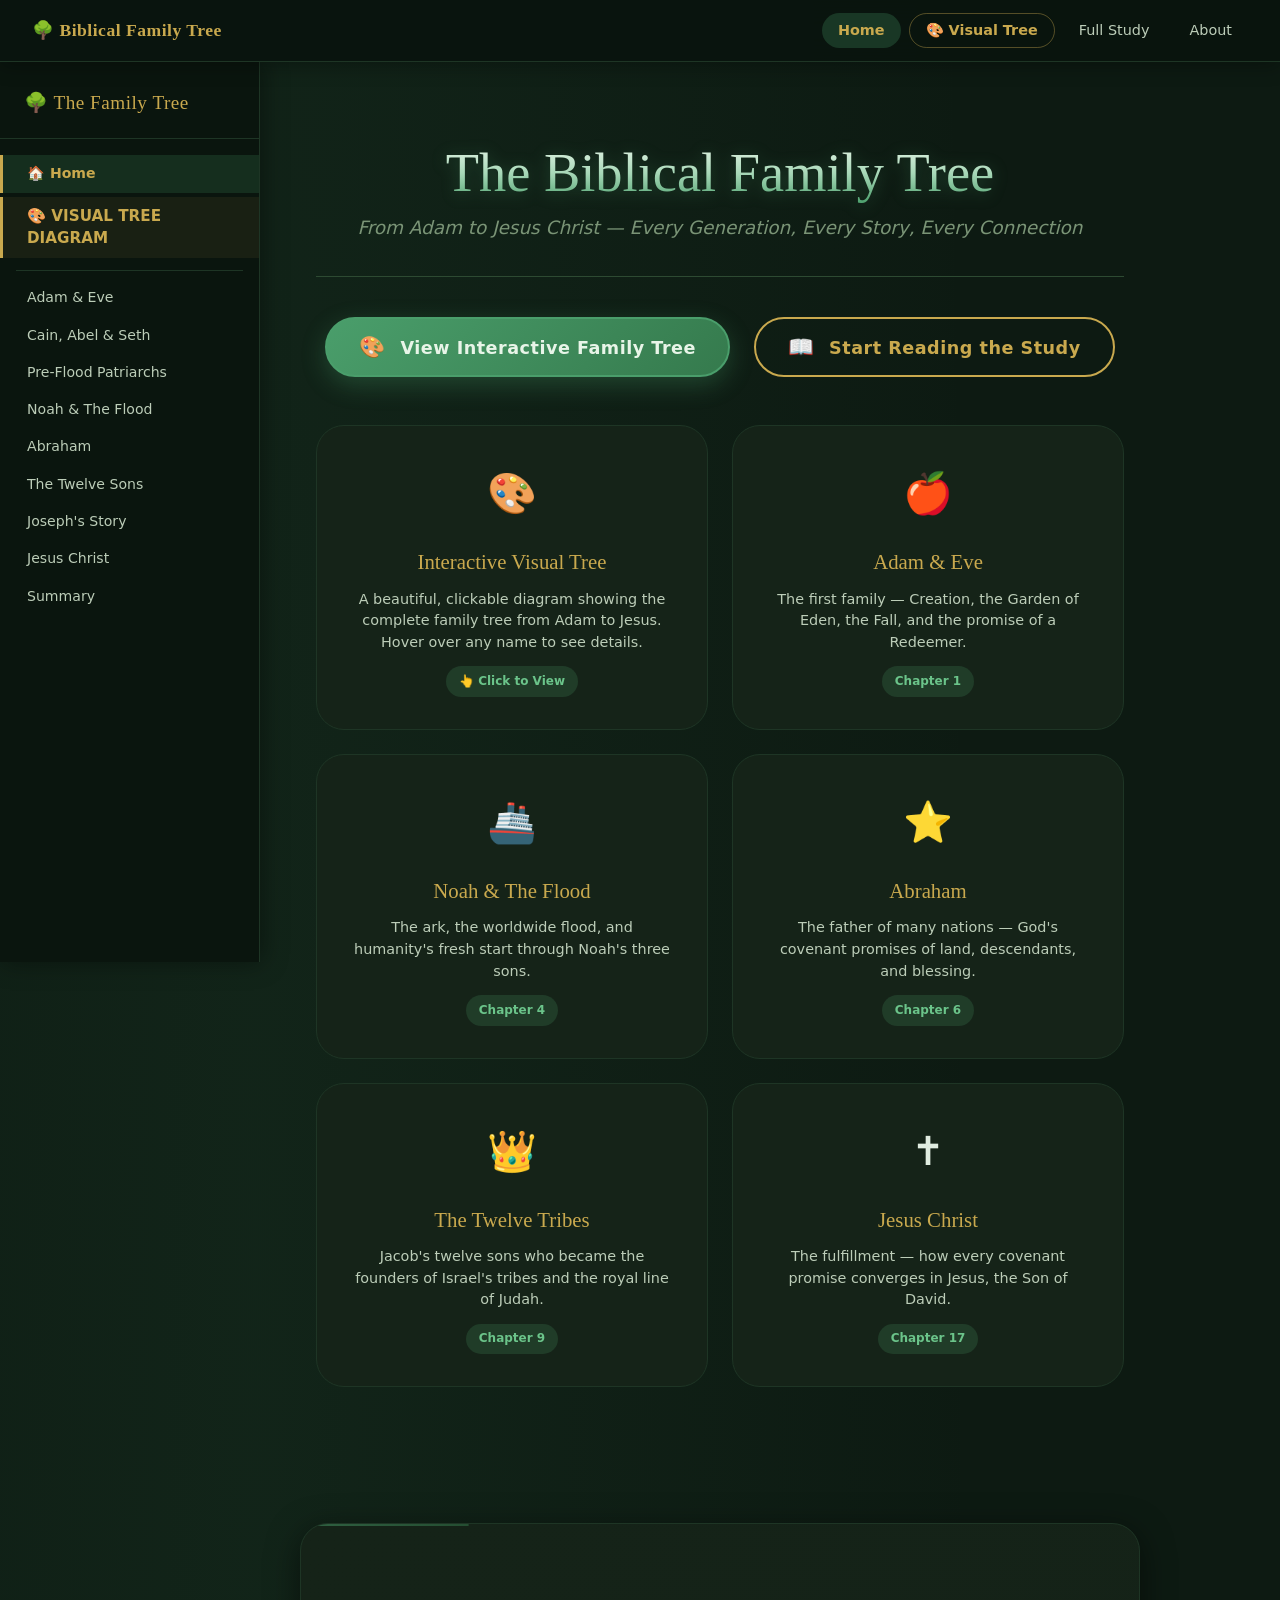
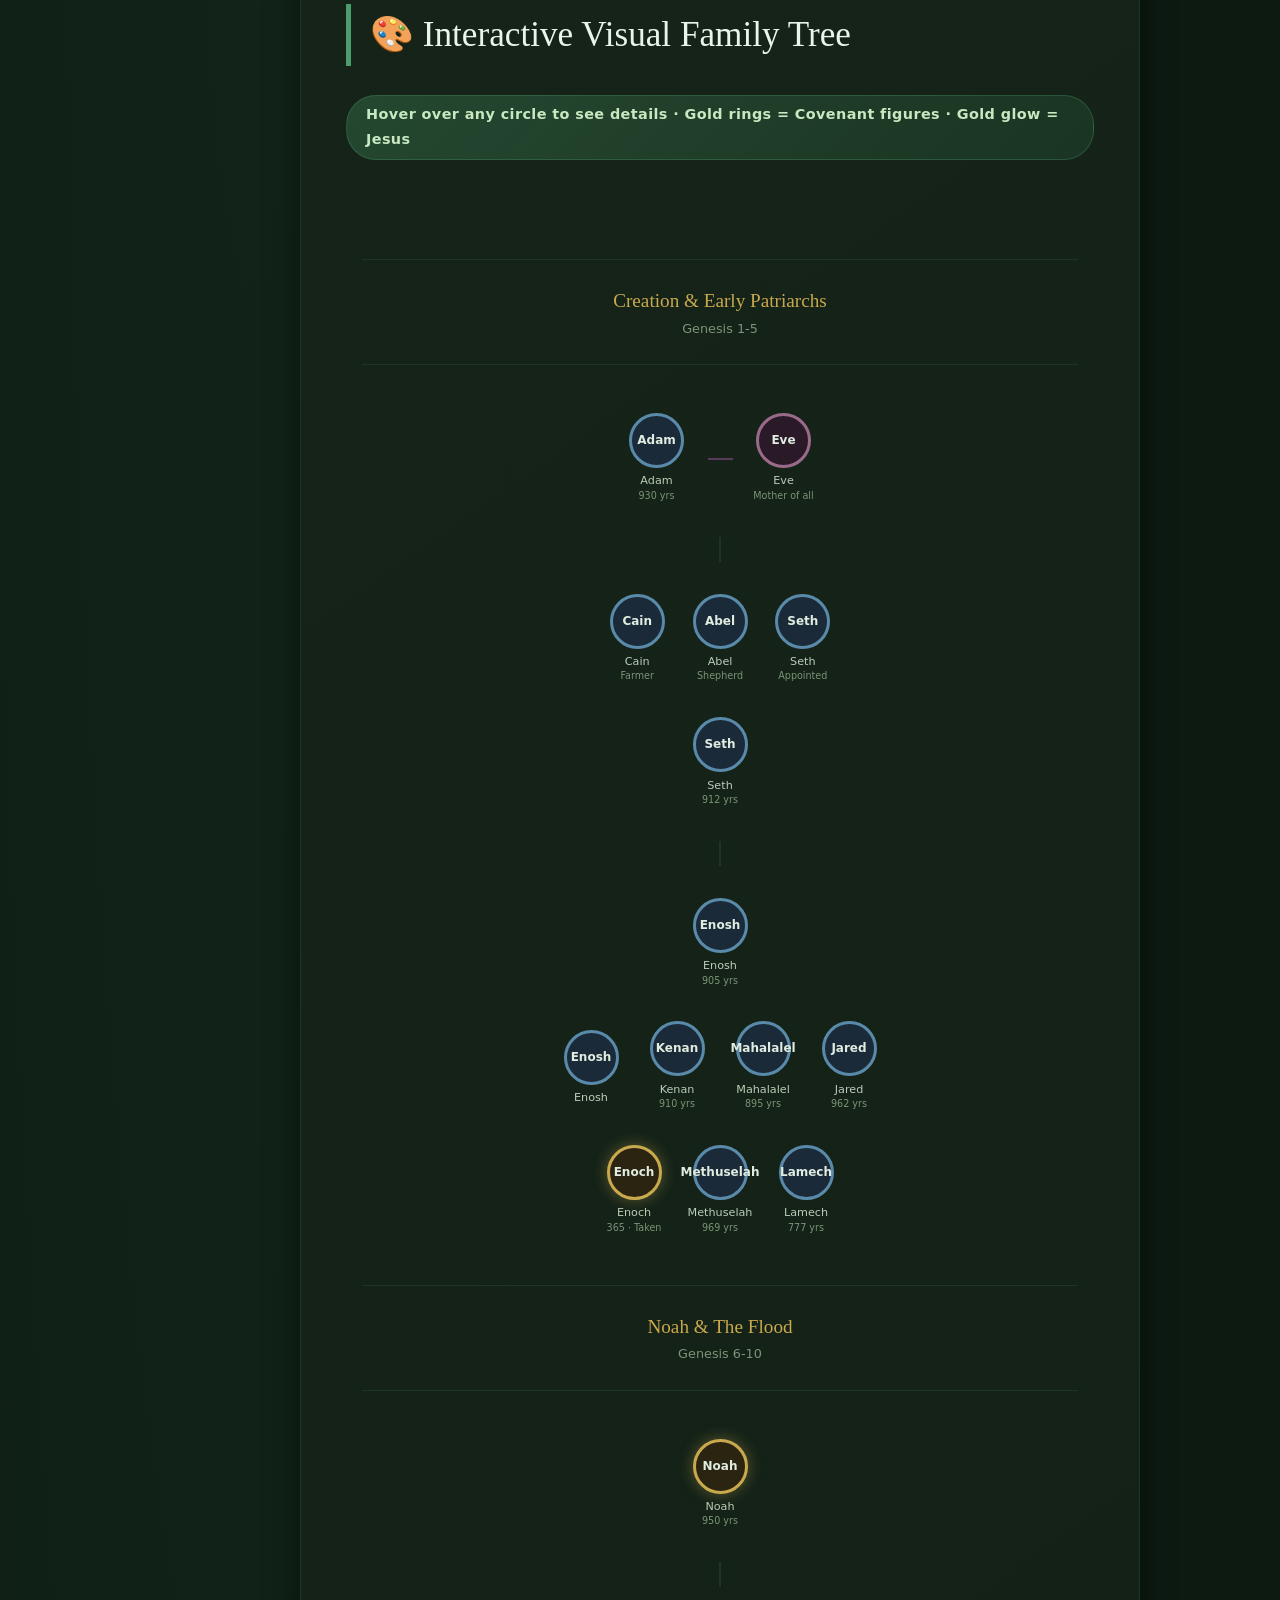
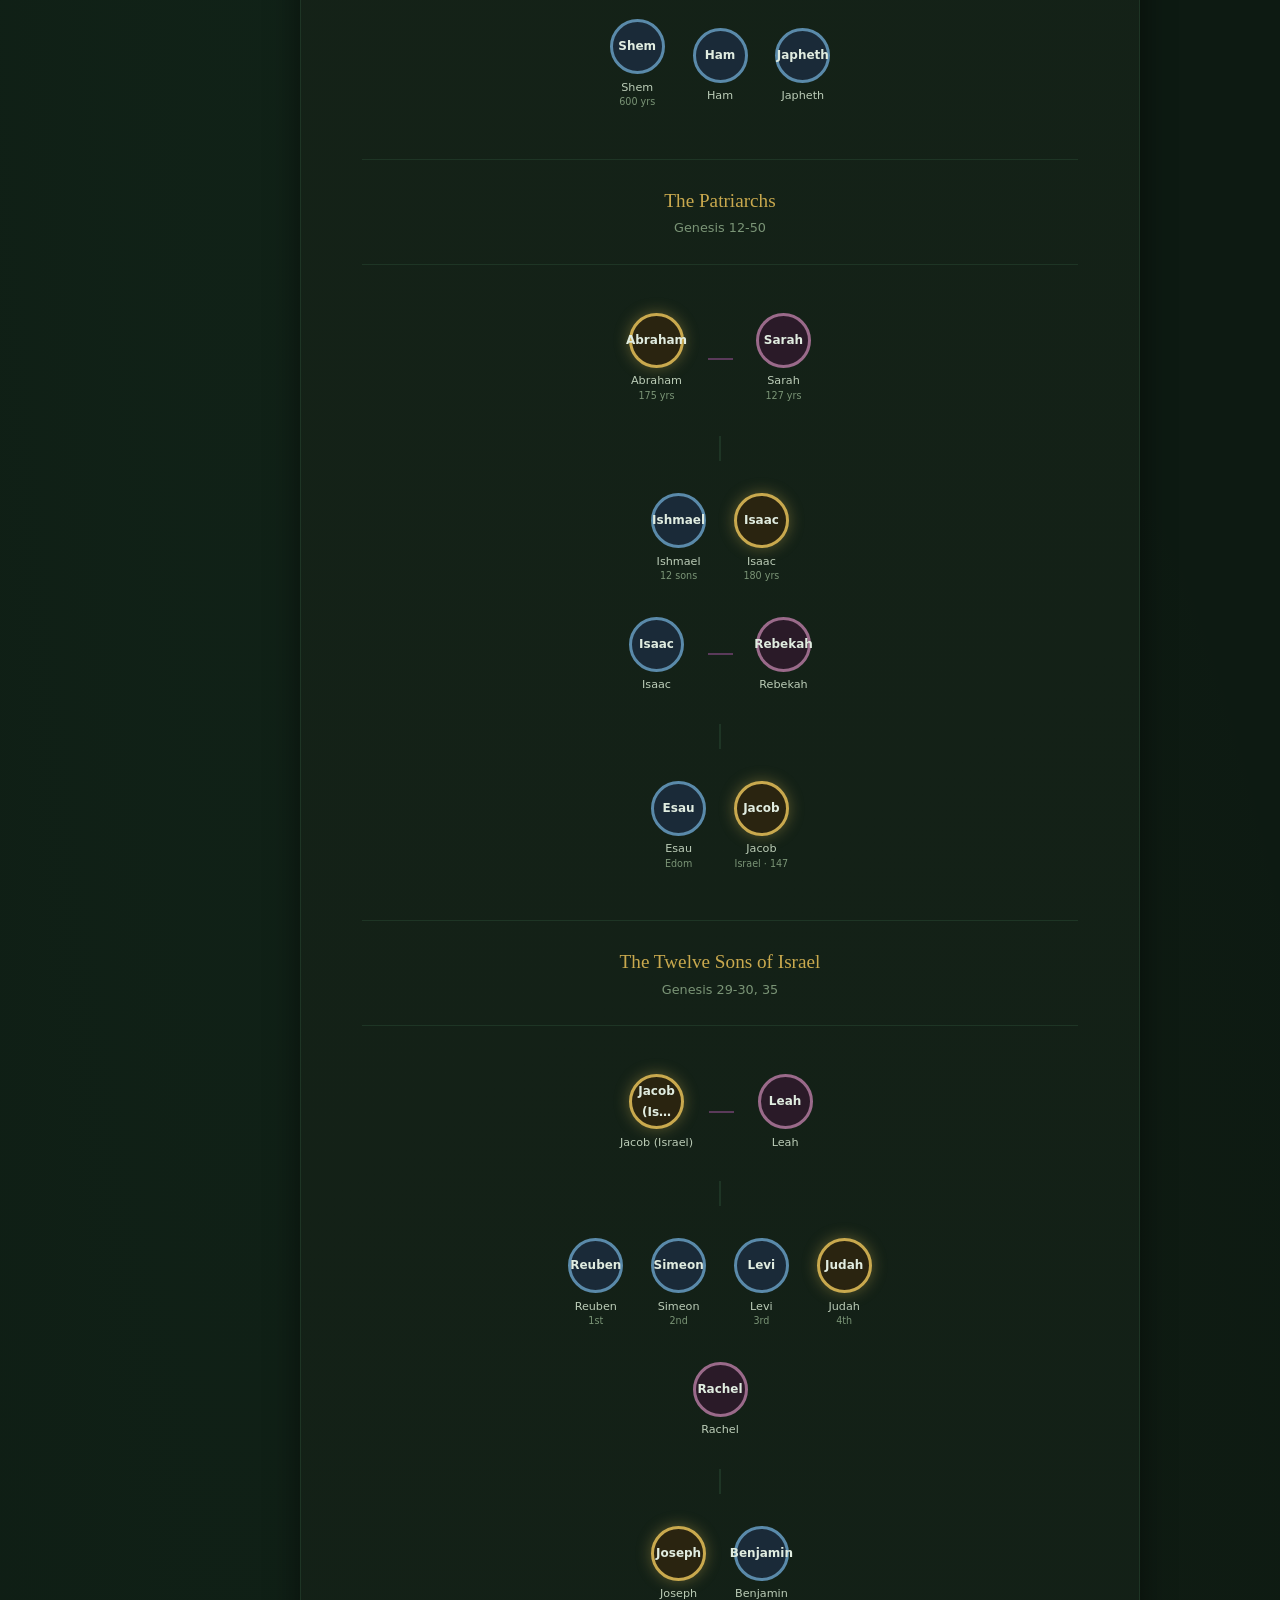
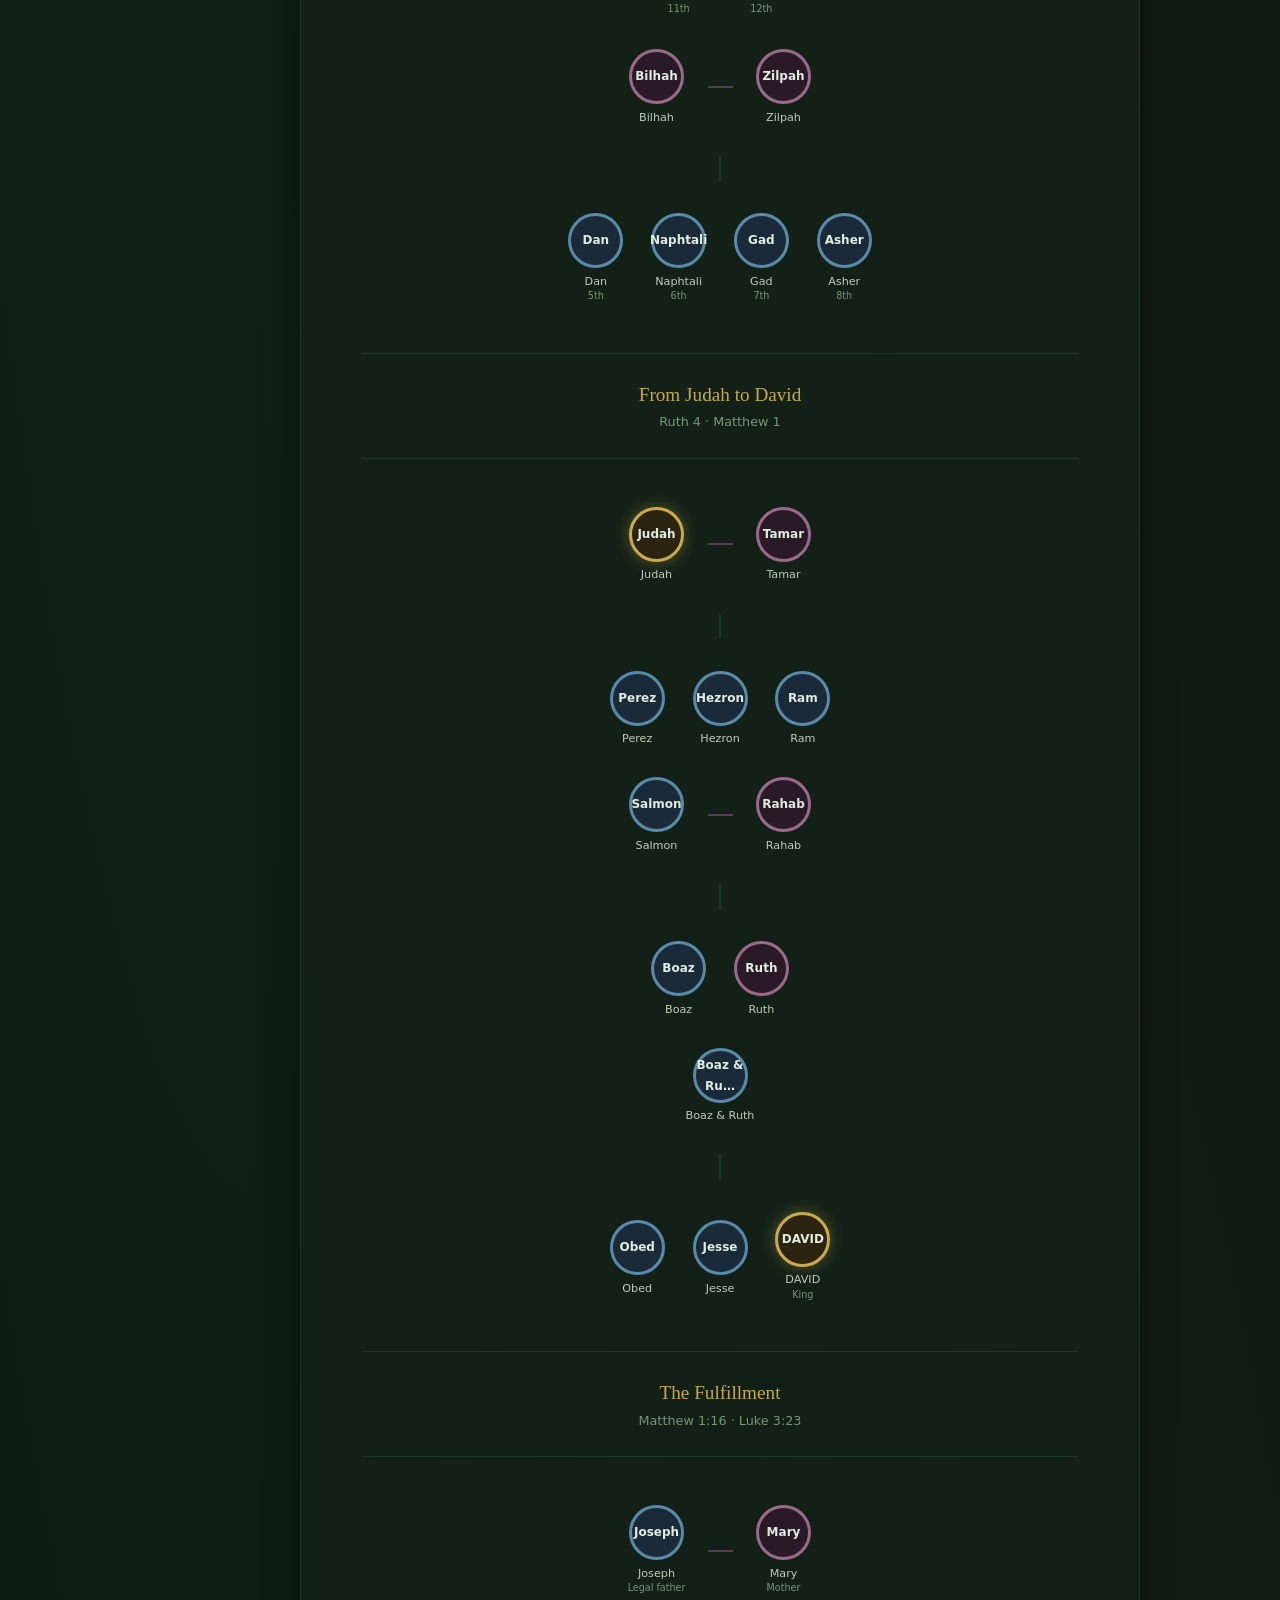
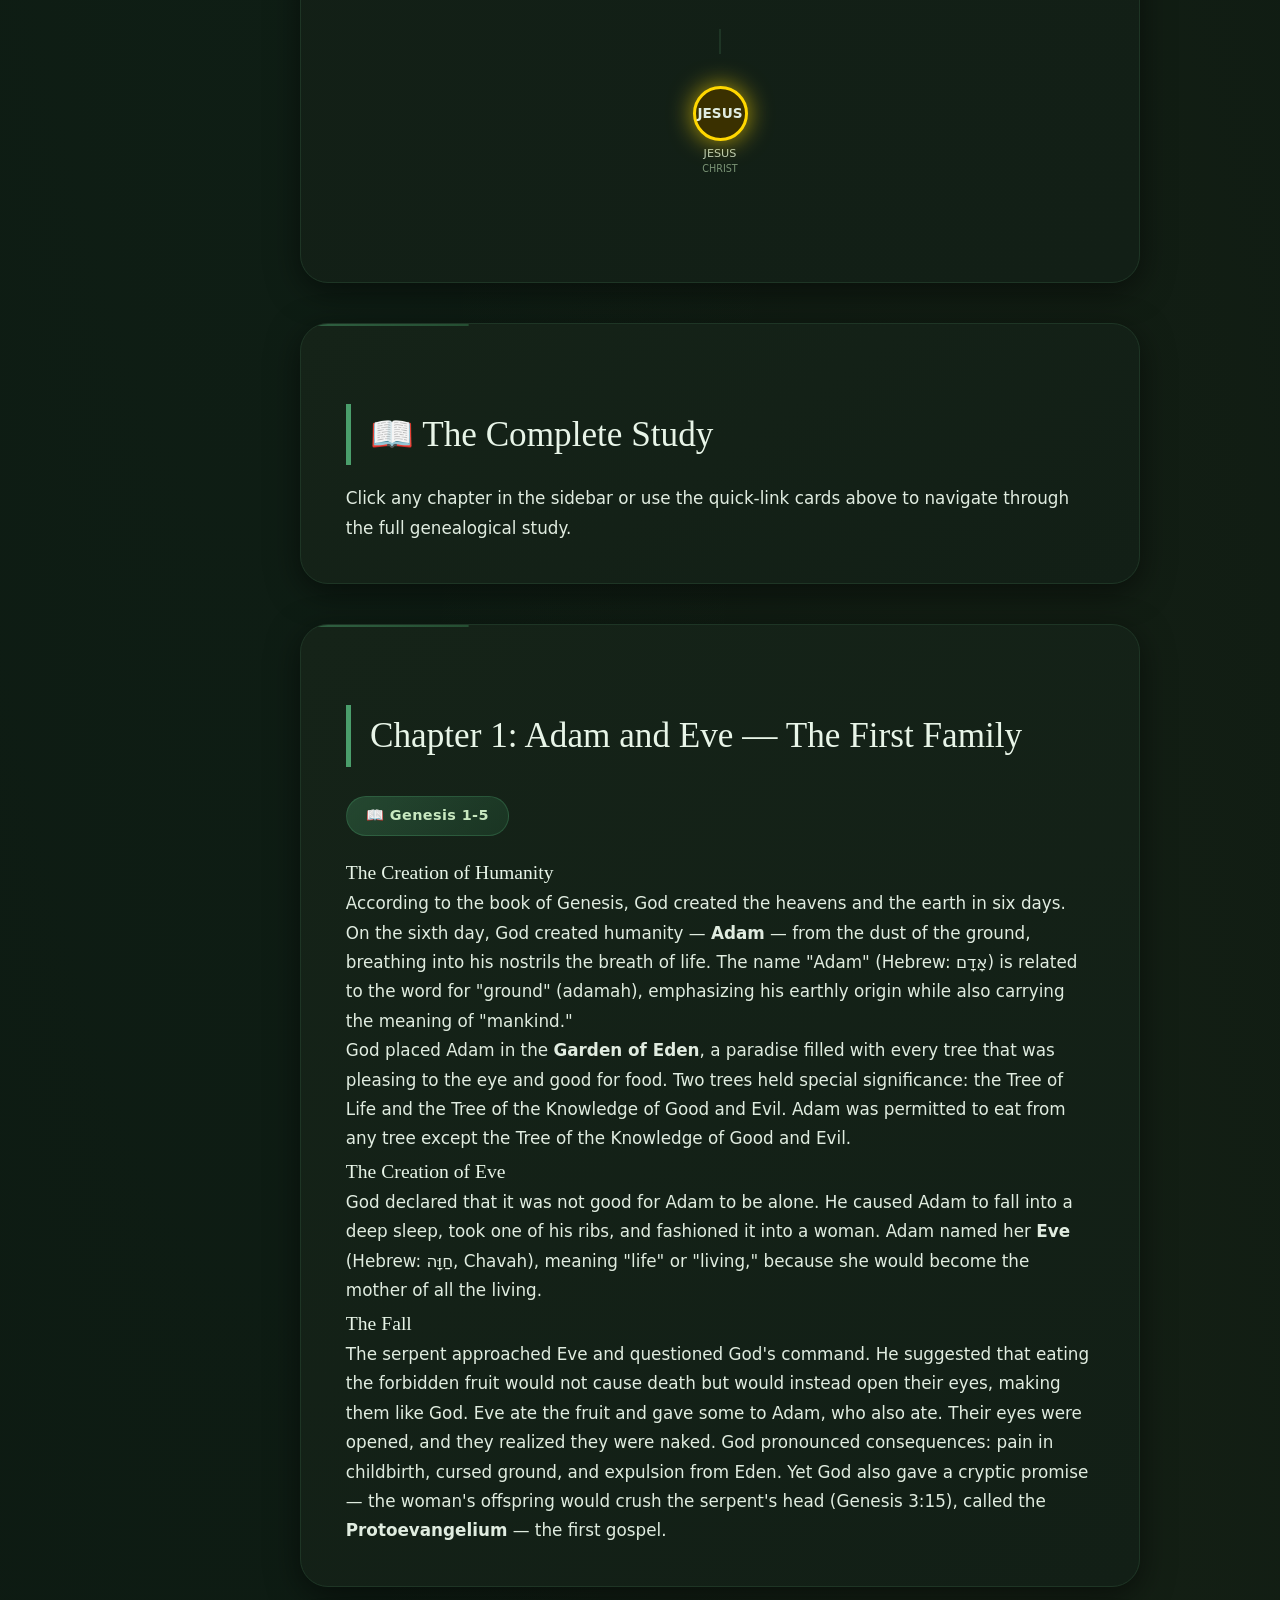
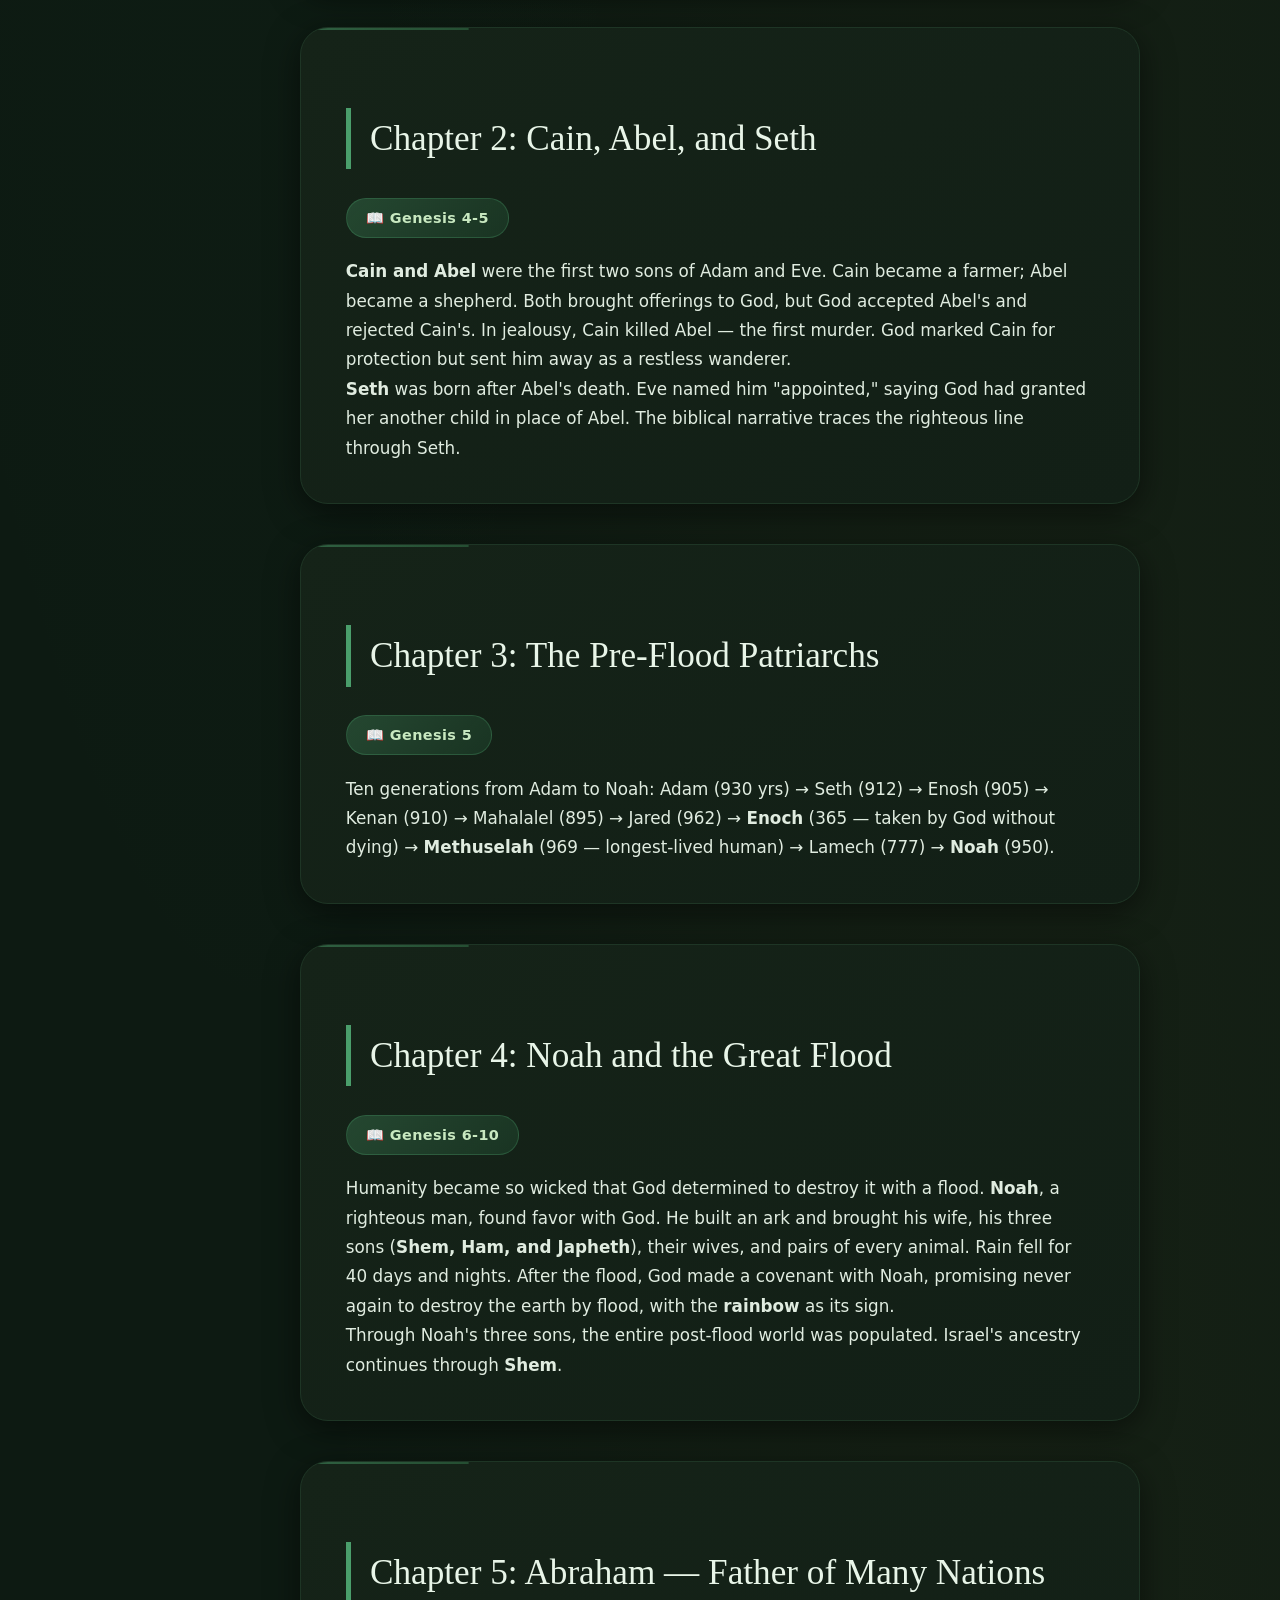
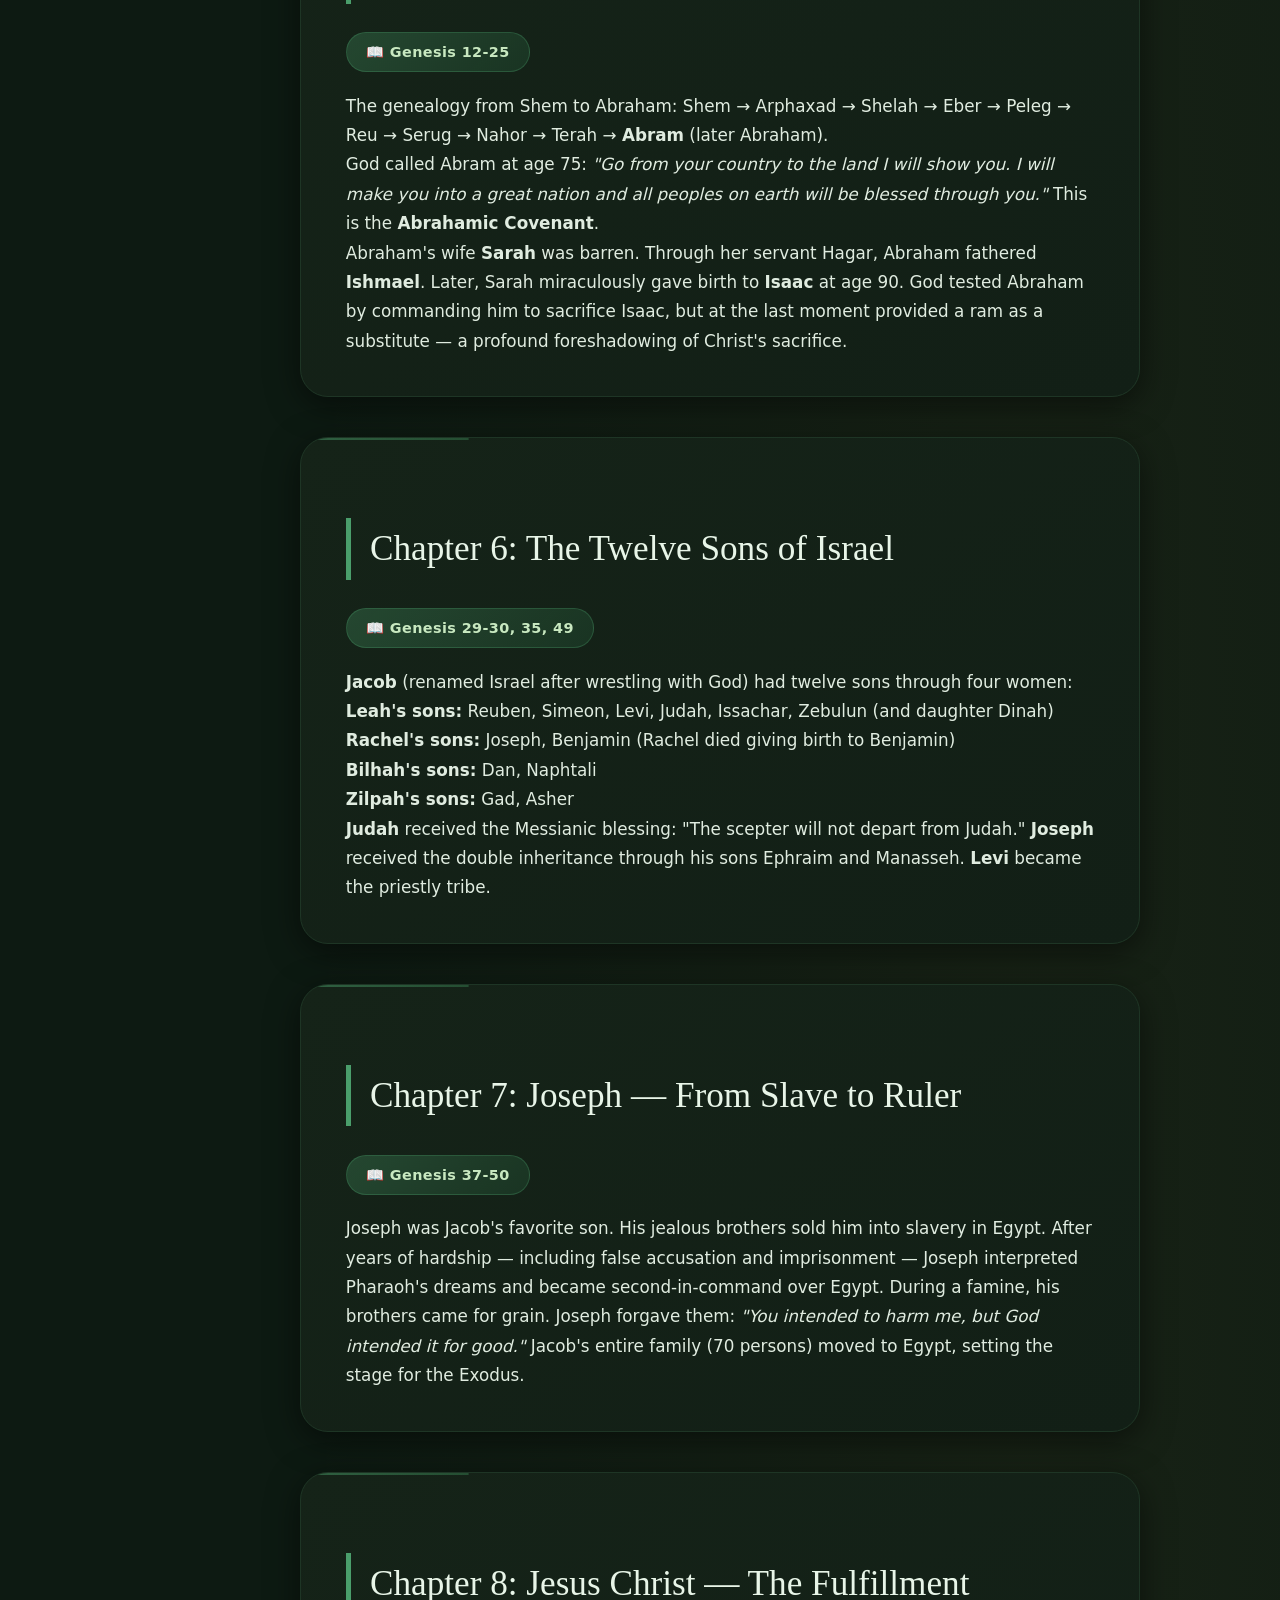
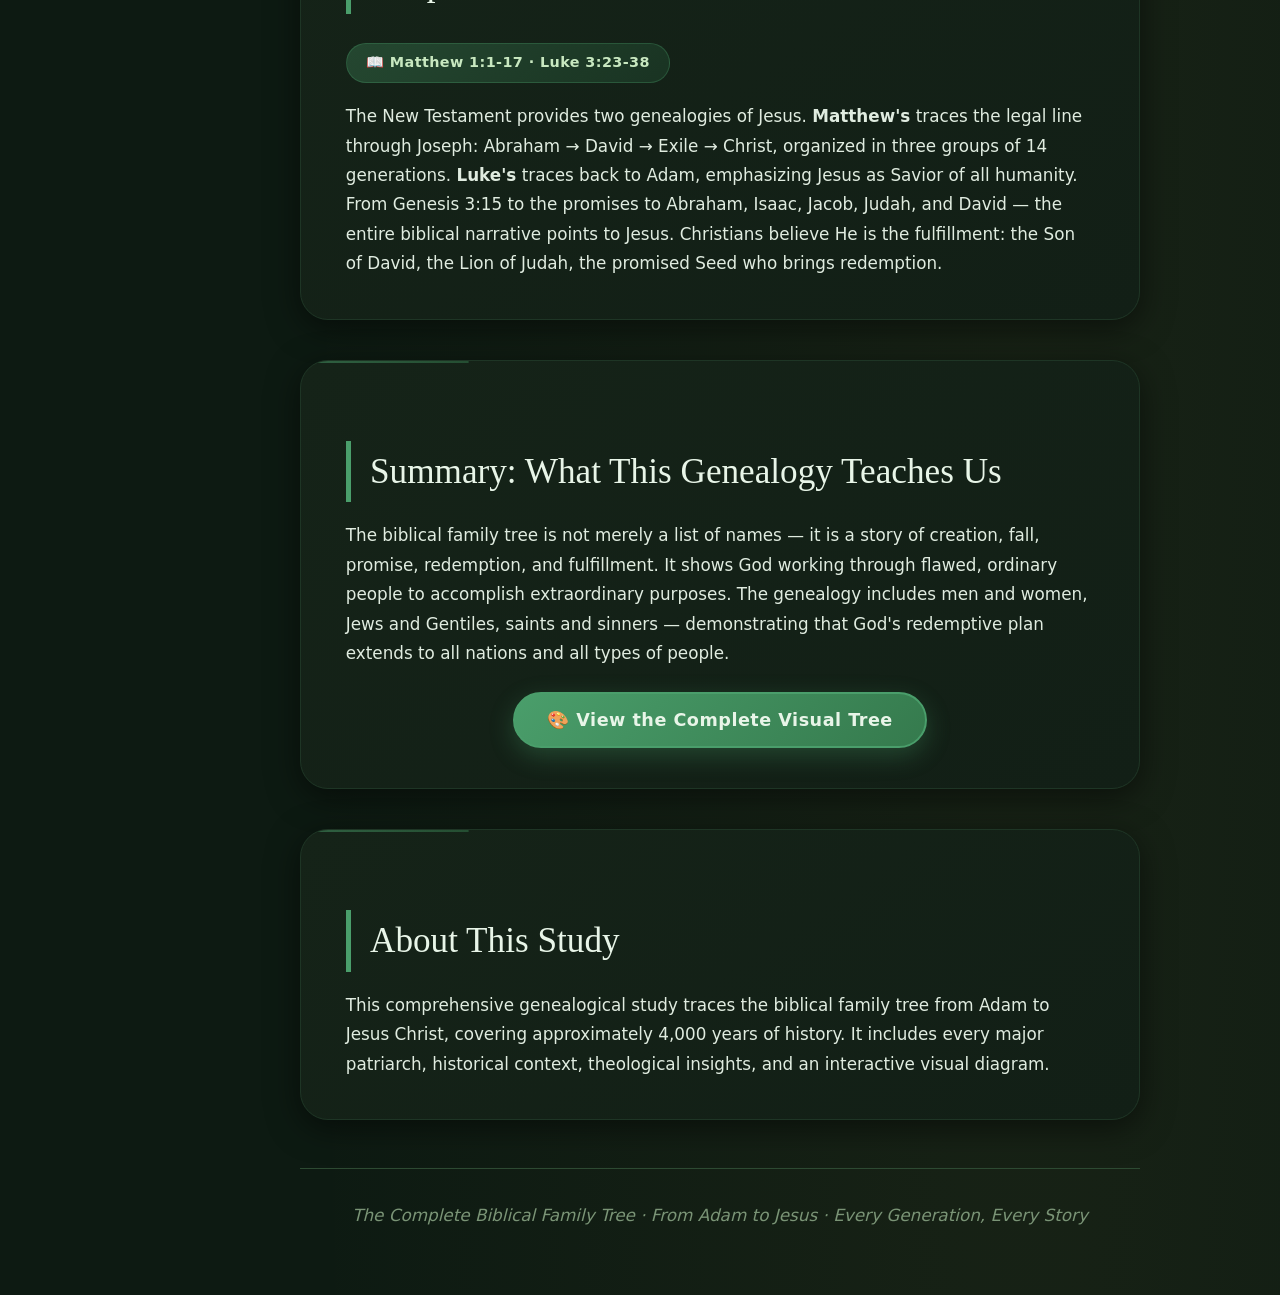
==== commit cdf20808: "Update index.html" ====
--- a/index.html
+++ b/index.html
@@ -6,375 +6,592 @@
     <meta name="description" content="The Biblical Family Tree - From Adam to Jesus. Complete genealogical study with interactive visual tree diagram.">
     <title>The Biblical Family Tree · From Adam to Jesus</title>
     
-    <!-- Link to the main stylesheet -->
-    <link rel="stylesheet" href="style.css">
-    
     <style>
-        /* Additional styles specific to the index/landing page */
-        .hero-section {
-            text-align: center;
-            padding: 4rem 2rem;
-            position: relative;
-        }
-        
-        .hero-section h1 {
-            font-size: 3.8rem;
-            margin-bottom: 1rem;
-        }
-        
-        .hero-buttons {
+        /* ============ ALL CSS STYLES ============ */
+        :root {
+            --bg-body: #0d1a12;
+            --bg-card: #152318;
+            --bg-card-hover: #1a2c1e;
+            --bg-sidebar: #0a150e;
+            --text-primary: #e0ece0;
+            --text-secondary: #bccdb8;
+            --text-muted: #7a9476;
+            --text-heading: #e8f5e8;
+            --accent-emerald: #4a9e6b;
+            --accent-emerald-light: #6bc48a;
+            --accent-gold: #c9a94e;
+            --accent-gold-light: #e0c870;
+            --border-soft: #1e3525;
+            --border-accent: #2d4a32;
+            --shadow-card: 0 8px 32px rgba(0,0,0,0.5);
+            --shadow-hover: 0 20px 48px rgba(0,0,0,0.6);
+            --font-serif: 'Georgia', 'Times New Roman', serif;
+            --font-sans: system-ui, -apple-system, 'Segoe UI', Roboto, sans-serif;
+            --radius-md: 20px;
+            --radius-lg: 28px;
+            --transition: 0.3s ease;
+        }
+
+        * { margin: 0; padding: 0; box-sizing: border-box; }
+        html { scroll-behavior: smooth; }
+
+        body {
+            background: var(--bg-body);
+            background-image: radial-gradient(ellipse at 20% 10%, rgba(74,158,107,0.08) 0%, transparent 50%), radial-gradient(ellipse at 80% 90%, rgba(201,169,78,0.06) 0%, transparent 50%);
+            font-family: var(--font-sans);
+            color: var(--text-primary);
+            line-height: 1.75;
+            font-size: 1.05rem;
+            min-height: 100vh;
+        }
+
+        /* Scrollbar */
+        ::-webkit-scrollbar { width: 10px; }
+        ::-webkit-scrollbar-track { background: #111f16; border-radius: 10px; }
+        ::-webkit-scrollbar-thumb { background: linear-gradient(180deg, #4a9e6b, #2d5a38); border-radius: 10px; border: 2px solid #111f16; }
+
+        /* ============ TOP NAVIGATION BAR ============ */
+        .top-nav-bar {
             display: flex;
-            justify-content: center;
-            gap: 1.5rem;
-            margin: 2.5rem 0;
+            justify-content: space-between;
+            align-items: center;
+            padding: 0.8rem 2rem;
+            background: rgba(10,21,14,0.95);
+            backdrop-filter: blur(20px);
+            border-bottom: 1px solid var(--border-soft);
+            position: sticky;
+            top: 0;
+            z-index: 150;
+            box-shadow: 0 4px 20px rgba(0,0,0,0.3);
             flex-wrap: wrap;
-        }
-        
+            gap: 0.5rem;
+        }
+
+        .nav-brand a {
+            font-family: var(--font-serif);
+            font-size: 1.1rem;
+            color: var(--accent-gold);
+            text-decoration: none;
+            font-weight: 600;
+            letter-spacing: 0.5px;
+        }
+
+        .nav-links { display: flex; gap: 0.5rem; flex-wrap: wrap; }
+
+        .nav-link {
+            color: var(--text-secondary);
+            text-decoration: none;
+            padding: 0.5rem 1rem;
+            border-radius: 20px;
+            font-size: 0.9rem;
+            transition: all 0.3s;
+            font-weight: 500;
+            cursor: pointer;
+            background: transparent;
+            border: none;
+            font-family: var(--font-sans);
+        }
+
+        .nav-link:hover { background: rgba(74,158,107,0.15); color: var(--accent-emerald-light); }
+        .nav-link.active { background: rgba(74,158,107,0.25); color: var(--accent-gold); font-weight: 600; }
+        .nav-link.highlight-link { color: var(--accent-gold); font-weight: 700; border: 1px solid rgba(201,169,78,0.4); }
+        .nav-link.highlight-link:hover { background: rgba(201,169,78,0.15); border-color: var(--accent-gold); }
+
+        /* ============ LAYOUT ============ */
+        .genealogy-container { display: flex; max-width: 1400px; margin: 0 auto; min-height: 100vh; }
+
+        /* ============ SIDEBAR ============ */
+        .sidebar-nav {
+            width: 260px; min-width: 260px; background: var(--bg-sidebar);
+            border-right: 1px solid var(--border-soft); padding: 1.5rem 0;
+            position: sticky; top: 0; height: 100vh; overflow-y: auto; z-index: 100;
+            box-shadow: 2px 0 24px rgba(0,0,0,0.4);
+        }
+
+        .sidebar-header { padding: 0 1.5rem 1.2rem; border-bottom: 1px solid var(--border-soft); margin-bottom: 1rem; }
+        .sidebar-header h3 { font-family: var(--font-serif); color: var(--accent-gold); font-size: 1.2rem; letter-spacing: 0.5px; }
+        .sidebar-links { display: flex; flex-direction: column; }
+
+        .sidebar-link {
+            display: block; padding: 0.55rem 1.5rem; color: var(--text-secondary);
+            text-decoration: none; font-size: 0.88rem; transition: var(--transition);
+            border-left: 3px solid transparent; font-weight: 500; line-height: 1.4; cursor: pointer;
+            background: transparent; border-top: none; border-right: none; border-bottom: none;
+            text-align: left; width: 100%; font-family: var(--font-sans);
+        }
+
+        .sidebar-link:hover { background: rgba(74,158,107,0.1); color: var(--accent-emerald-light); border-left-color: var(--accent-emerald-light); }
+        .sidebar-link.active { background: rgba(74,158,107,0.18); color: var(--accent-gold); border-left-color: var(--accent-gold); font-weight: 600; }
+        .sidebar-link.tree-link { color: var(--accent-gold) !important; font-weight: 700 !important; font-size: 0.95rem !important; background: rgba(201,169,78,0.08); border-left-color: var(--accent-gold) !important; margin: 0.3rem 0; }
+        .sidebar-link.tree-link:hover { background: rgba(201,169,78,0.2) !important; }
+        .sidebar-divider { height: 1px; background: var(--border-soft); margin: 0.5rem 1rem; }
+
+        /* ============ MAIN CONTENT ============ */
+        .main-content { flex: 1; padding: 2rem 2.5rem; max-width: 920px; }
+
+        h1, h2, h3 { font-family: var(--font-serif); font-weight: 500; color: var(--text-heading); }
+        h1 { font-size: 3.4rem; line-height: 1.15; margin-bottom: 0.5rem; background: linear-gradient(180deg, #e8f5e8, #a8d8b8, #4a9e6b); -webkit-background-clip: text; -webkit-text-fill-color: transparent; background-clip: text; filter: drop-shadow(0 2px 8px rgba(74,158,107,0.35)); text-align: center; }
+        h2 { font-size: 2.2rem; margin: 2.5rem 0 1.2rem; border-left: 5px solid var(--accent-emerald); padding-left: 1.2rem; }
+
+        .subtitle { text-align: center; font-size: 1.15rem; color: var(--text-muted); margin-bottom: 2.5rem; font-style: italic; border-bottom: 1px solid var(--border-accent); padding-bottom: 2rem; }
+
+        /* Cards */
+        .tree-card {
+            background: linear-gradient(145deg, #152318, #121f16); border-radius: var(--radius-lg);
+            padding: 2.5rem 2.8rem; margin: 2.5rem 0; box-shadow: var(--shadow-card);
+            border: 1px solid var(--border-soft); transition: var(--transition); position: relative; overflow: hidden;
+        }
+
+        .tree-card::before { content: ''; position: absolute; top: 0; left: 0; right: 0; height: 2px; background: linear-gradient(135deg, #4a9e6b, #357a4d); opacity: 0.5; transform: scaleX(0.2); transform-origin: left; transition: transform 0.5s; }
+        .tree-card:hover::before { transform: scaleX(1); }
+        .tree-card:hover { box-shadow: var(--shadow-hover); transform: translateY(-2px); border-color: var(--border-accent); background: var(--bg-card-hover); }
+
+        .scripture-badge {
+            font-weight: 600; color: #c8e8c0;
+            background: linear-gradient(135deg, rgba(74,158,107,0.3), rgba(45,107,69,0.25));
+            display: inline-block; padding: 0.4rem 1.2rem; border-radius: 30px; font-size: 0.9rem;
+            margin: 0.6rem 0 1.2rem; letter-spacing: 0.4px; border: 1px solid rgba(74,158,107,0.3);
+        }
+
+        /* Hero Buttons */
+        .hero-section { text-align: center; padding: 3rem 1rem; }
+        .hero-buttons { display: flex; justify-content: center; gap: 1.5rem; margin: 2.5rem 0; flex-wrap: wrap; }
+
         .hero-btn {
-            display: inline-block;
-            padding: 1rem 2rem;
-            border-radius: 50px;
-            font-size: 1.1rem;
-            font-weight: 600;
-            text-decoration: none;
-            transition: all 0.3s ease;
-            cursor: pointer;
-            border: 2px solid transparent;
-            letter-spacing: 0.5px;
-        }
-        
-        .hero-btn.primary {
-            background: linear-gradient(135deg, #4a9e6b 0%, #357a4d 100%);
-            color: #e8f5e8;
-            border-color: #4a9e6b;
-            box-shadow: 0 8px 24px rgba(74, 158, 107, 0.3);
-        }
-        
-        .hero-btn.primary:hover {
-            background: linear-gradient(135deg, #6bc48a 0%, #4a9e6b 100%);
-            box-shadow: 0 12px 32px rgba(74, 158, 107, 0.5);
-            transform: translateY(-3px);
-        }
-        
-        .hero-btn.secondary {
-            background: transparent;
-            color: #c9a94e;
-            border-color: #c9a94e;
-            box-shadow: 0 4px 16px rgba(201, 169, 78, 0.15);
-        }
-        
-        .hero-btn.secondary:hover {
-            background: rgba(201, 169, 78, 0.1);
-            box-shadow: 0 8px 24px rgba(201, 169, 78, 0.3);
-            transform: translateY(-3px);
-        }
-        
-        .hero-btn .btn-icon {
-            margin-right: 0.5rem;
-            font-size: 1.3rem;
-        }
-        
-        .quick-links-grid {
-            display: grid;
-            grid-template-columns: repeat(auto-fit, minmax(280px, 1fr));
-            gap: 1.5rem;
-            margin: 3rem 0;
-        }
-        
+            display: inline-block; padding: 1rem 2rem; border-radius: 50px; font-size: 1.1rem;
+            font-weight: 600; text-decoration: none; transition: all 0.3s; cursor: pointer;
+            border: 2px solid transparent; letter-spacing: 0.5px; font-family: var(--font-sans);
+        }
+
+        .hero-btn.primary { background: linear-gradient(135deg, #4a9e6b, #357a4d); color: #e8f5e8; border-color: #4a9e6b; box-shadow: 0 8px 24px rgba(74,158,107,0.3); }
+        .hero-btn.primary:hover { background: linear-gradient(135deg, #6bc48a, #4a9e6b); box-shadow: 0 12px 32px rgba(74,158,107,0.5); transform: translateY(-3px); }
+        .hero-btn.secondary { background: transparent; color: #c9a94e; border-color: #c9a94e; }
+        .hero-btn.secondary:hover { background: rgba(201,169,78,0.1); transform: translateY(-3px); }
+        .btn-icon { margin-right: 0.5rem; font-size: 1.3rem; }
+
+        /* Quick Links Grid */
+        .quick-links-grid { display: grid; grid-template-columns: repeat(auto-fit, minmax(280px, 1fr)); gap: 1.5rem; margin: 3rem 0; }
+
         .quick-link-card {
-            background: var(--bg-card);
-            border-radius: var(--radius-lg);
-            padding: 2rem;
-            border: 1px solid var(--border-soft);
-            transition: all 0.3s ease;
-            text-decoration: none;
-            color: var(--text-primary);
-            cursor: pointer;
-            position: relative;
-            overflow: hidden;
-        }
-        
-        .quick-link-card:hover {
-            border-color: var(--accent-emerald);
-            box-shadow: 0 12px 32px rgba(0, 0, 0, 0.4), 0 0 20px rgba(74, 158, 107, 0.15);
-            transform: translateY(-4px);
-        }
-        
-        .quick-link-card::before {
-            content: '';
-            position: absolute;
-            top: 0;
-            left: 0;
-            right: 0;
-            height: 3px;
-            background: linear-gradient(90deg, var(--accent-emerald), var(--accent-gold));
-            transform: scaleX(0);
-            transform-origin: left;
-            transition: transform 0.4s ease;
-        }
-        
-        .quick-link-card:hover::before {
-            transform: scaleX(1);
-        }
-        
-        .quick-link-card .card-icon {
-            font-size: 2.5rem;
-            margin-bottom: 1rem;
-            display: block;
-        }
-        
-        .quick-link-card h3 {
-            font-family: var(--font-serif);
-            color: var(--accent-gold);
-            font-size: 1.3rem;
-            margin: 0.5rem 0;
-        }
-        
-        .quick-link-card h3::after {
-            display: none;
-        }
-        
-        .quick-link-card p {
-            color: var(--text-secondary);
-            font-size: 0.9rem;
-            line-height: 1.5;
-        }
-        
-        .quick-link-card .card-badge {
-            display: inline-block;
-            background: rgba(74, 158, 107, 0.2);
-            color: var(--accent-emerald-light);
-            padding: 0.3rem 0.8rem;
-            border-radius: 20px;
-            font-size: 0.75rem;
-            margin-top: 0.8rem;
-            font-weight: 600;
-        }
-        
-        .feature-list {
-            display: grid;
-            grid-template-columns: repeat(auto-fit, minmax(200px, 1fr));
-            gap: 1.5rem;
-            margin: 2rem 0;
-        }
-        
-        .feature-item {
-            text-align: center;
-            padding: 1.5rem;
-        }
-        
-        .feature-item .feature-icon {
-            font-size: 2rem;
-            display: block;
-            margin-bottom: 0.8rem;
-        }
-        
-        .feature-item strong {
-            display: block;
-            color: var(--text-heading);
-            margin-bottom: 0.3rem;
-        }
-        
-        .feature-item span {
-            color: var(--text-muted);
-            font-size: 0.85rem;
-        }
-        
-        @media (max-width: 768px) {
-            .hero-section h1 {
-                font-size: 2.4rem;
-            }
-            
-            .hero-buttons {
-                flex-direction: column;
-                align-items: center;
-            }
-            
-            .hero-btn {
-                width: 100%;
-                max-width: 300px;
-                text-align: center;
-            }
+            background: var(--bg-card); border-radius: var(--radius-lg); padding: 2rem;
+            border: 1px solid var(--border-soft); transition: all 0.3s; text-decoration: none;
+            color: var(--text-primary); cursor: pointer; position: relative; overflow: hidden; display: block;
+        }
+
+        .quick-link-card:hover { border-color: var(--accent-emerald); box-shadow: 0 12px 32px rgba(0,0,0,0.4); transform: translateY(-4px); }
+        .quick-link-card .card-icon { font-size: 2.5rem; margin-bottom: 1rem; display: block; }
+        .quick-link-card h3 { color: var(--accent-gold); font-size: 1.3rem; margin: 0.5rem 0; }
+        .quick-link-card p { color: var(--text-secondary); font-size: 0.9rem; line-height: 1.5; }
+        .card-badge { display: inline-block; background: rgba(74,158,107,0.2); color: var(--accent-emerald-light); padding: 0.3rem 0.8rem; border-radius: 20px; font-size: 0.75rem; margin-top: 0.8rem; font-weight: 600; }
+
+        /* Visual Tree Styles */
+        .visual-tree-container { overflow-x: auto; padding: 2rem 1rem; }
+        .visual-tree-wrapper { display: flex; flex-direction: column; align-items: center; gap: 2rem; padding: 2rem 0; min-width: max-content; }
+        .tree-generation-row { display: flex; align-items: center; justify-content: center; gap: 1rem; flex-wrap: nowrap; position: relative; min-width: fit-content; }
+        .tree-section-divider { width: 100%; max-width: 800px; text-align: center; padding: 1.5rem; margin: 1rem 0; border-top: 1px solid var(--border-soft); border-bottom: 1px solid var(--border-soft); }
+        .tree-section-divider h3 { font-family: var(--font-serif); color: var(--accent-gold); font-size: 1.2rem; }
+        .tree-section-divider p { color: var(--text-muted); font-size: 0.8rem; }
+
+        .tree-node {
+            position: relative; display: flex; flex-direction: column; align-items: center;
+            cursor: pointer; transition: transform 0.3s; z-index: 1; min-width: 70px;
+        }
+
+        .tree-node:hover { transform: translateY(-5px); z-index: 10; }
+
+        .node-circle {
+            width: 55px; height: 55px; border-radius: 50%; display: flex; align-items: center;
+            justify-content: center; font-weight: bold; font-size: 0.75rem; text-align: center;
+            border: 3px solid var(--border-soft); background: var(--bg-card); color: var(--text-primary);
+            transition: all 0.3s; position: relative;
+        }
+
+        .node-circle.male { border-color: #5a8aaa; background: #1a2a38; }
+        .node-circle.female { border-color: #9a6a8a; background: #2a1a28; }
+        .node-circle.covenant { border-color: var(--accent-gold); box-shadow: 0 0 15px rgba(201,169,78,0.4); background: #2a2410; }
+        .node-circle.jesus { border-color: #ffd700; box-shadow: 0 0 25px rgba(255,215,0,0.7); background: #3a3000; font-size: 0.85rem; }
+
+        .tree-node:hover .node-circle { border-color: var(--accent-emerald); box-shadow: 0 0 20px rgba(74,158,107,0.5); }
+
+        .node-label { margin-top: 0.4rem; font-size: 0.7rem; text-align: center; color: #bccdb8; max-width: 80px; line-height: 1.2; }
+        .node-sub { font-size: 0.6rem; color: var(--text-muted); text-align: center; }
+
+        .connector-down { width: 2px; height: 25px; background: var(--border-soft); margin: 0 auto; }
+        .spouse-connector { width: 25px; height: 2px; background: #5a3a5a; position: relative; align-self: center; }
+
+        .node-tooltip {
+            display: none; position: absolute; bottom: calc(100% + 10px); left: 50%;
+            transform: translateX(-50%); background: #1a2c1e; border: 1px solid var(--accent-emerald);
+            border-radius: 10px; padding: 0.7rem 1rem; font-size: 0.75rem; white-space: nowrap;
+            z-index: 20; pointer-events: none; box-shadow: 0 8px 24px rgba(0,0,0,0.5); color: #e0ece0;
+        }
+
+        .node-tooltip strong { color: var(--accent-gold); display: block; margin-bottom: 0.2rem; }
+        .tree-node:hover .node-tooltip { display: block; }
+
+        .scroll-top-btn {
+            position: fixed; bottom: 2.5rem; right: 2.5rem;
+            background: linear-gradient(135deg, #4a9e6b, #357a4d); color: #e8f5e8;
+            border: 2px solid rgba(201,169,78,0.4); border-radius: 50%; width: 54px; height: 54px;
+            font-size: 1.5rem; cursor: pointer; box-shadow: 0 8px 24px rgba(0,0,0,0.5);
+            transition: 0.35s; z-index: 200; display: flex; align-items: center; justify-content: center;
+            opacity: 0; pointer-events: none;
+        }
+
+        .scroll-top-btn:hover { background: linear-gradient(135deg, #6bc48a, #4a9e6b); transform: translateY(-5px); }
+
+        footer { text-align: center; margin-top: 3rem; padding: 2rem; color: var(--text-muted); border-top: 1px solid var(--border-accent); font-style: italic; }
+
+        @media (max-width: 900px) {
+            .genealogy-container { flex-direction: column; }
+            .sidebar-nav { width: 100%; min-width: 100%; height: auto; position: relative; padding: 1rem; }
+            .sidebar-links { flex-direction: row; flex-wrap: wrap; gap: 0.3rem; }
+            .sidebar-link { padding: 0.4rem 0.8rem; font-size: 0.75rem; border-left: none; border-bottom: 2px solid transparent; }
+            .sidebar-link.active { border-left: none; border-bottom-color: var(--accent-gold); }
+            .main-content { padding: 1rem; }
+            h1 { font-size: 2.3rem; }
         }
     </style>
 </head>
 <body>
-    <!-- ============ NAVIGATION BAR ============ -->
+    <!-- ============ TOP NAVIGATION BAR ============ -->
     <nav class="top-nav-bar">
         <div class="nav-brand">
-            <a href="index.html">🌳 Biblical Family Tree</a>
+            <a href="#" onclick="scrollToSection('home')">🌳 Biblical Family Tree</a>
         </div>
         <div class="nav-links">
-            <a href="index.html" class="nav-link active">Home</a>
-            <a href="family-tree.html" class="nav-link">Visual Tree</a>
-            <a href="index.html#study" class="nav-link">Full Study</a>
-            <a href="index.html#about" class="nav-link">About</a>
+            <button class="nav-link active" onclick="scrollToSection('home')">Home</button>
+            <button class="nav-link highlight-link" onclick="scrollToSection('visual-tree-section')">🎨 Visual Tree</button>
+            <button class="nav-link" onclick="scrollToSection('study')">Full Study</button>
+            <button class="nav-link" onclick="scrollToSection('about')">About</button>
         </div>
     </nav>
 
     <div class="genealogy-container">
-        <!-- Sidebar for the full study sections -->
-        <nav class="sidebar-nav" id="sidebarNav" aria-label="Family tree navigation">
-            <div class="sidebar-header">
-                <h3>🌳 The Family Tree</h3>
-            </div>
+        <!-- SIDEBAR -->
+        <nav class="sidebar-nav" id="sidebarNav">
+            <div class="sidebar-header"><h3>🌳 The Family Tree</h3></div>
             <div class="sidebar-links">
-                <a href="index.html" class="sidebar-link active">🏠 Home</a>
-                <a href="family-tree.html" class="sidebar-link tree-link">🎨 Visual Tree Diagram</a>
+                <button class="sidebar-link active" onclick="scrollToSection('home')">🏠 Home</button>
+                <button class="sidebar-link tree-link" onclick="scrollToSection('visual-tree-section')">🎨 VISUAL TREE DIAGRAM</button>
                 <div class="sidebar-divider"></div>
-                <a href="#home" class="sidebar-link">Introduction</a>
-                <a href="#adam-eve" class="sidebar-link">Adam & Eve</a>
-                <a href="#cain-abel-seth" class="sidebar-link">Cain, Abel & Seth</a>
-                <a href="#pre-flood" class="sidebar-link">Pre-Flood Patriarchs</a>
-                <a href="#noah" class="sidebar-link">Noah & The Flood</a>
-                <a href="#shem-ham-japheth" class="sidebar-link">Shem, Ham & Japheth</a>
-                <a href="#abraham" class="sidebar-link">Abraham</a>
-                <a href="#ishmael-isaac" class="sidebar-link">Ishmael & Isaac</a>
-                <a href="#jacob-esau" class="sidebar-link">Jacob & Esau</a>
-                <a href="#twelve-sons" class="sidebar-link">The Twelve Sons</a>
-                <a href="#joseph" class="sidebar-link">Joseph's Story</a>
-                <a href="#moses" class="sidebar-link">Moses & Exodus</a>
-                <a href="#joshua" class="sidebar-link">Joshua & Conquest</a>
-                <a href="#judges" class="sidebar-link">The Judges</a>
-                <a href="#kings" class="sidebar-link">The Kings</a>
-                <a href="#prophets" class="sidebar-link">The Prophets</a>
-                <a href="#exile" class="sidebar-link">Exile & Return</a>
-                <a href="#jesus" class="sidebar-link">Jesus Christ</a>
-                <a href="#full-genealogy" class="sidebar-link">Complete Genealogy</a>
-                <a href="#summary" class="sidebar-link">Summary & Lessons</a>
+                <button class="sidebar-link" onclick="scrollToSection('adam-eve')">Adam & Eve</button>
+                <button class="sidebar-link" onclick="scrollToSection('cain-abel-seth')">Cain, Abel & Seth</button>
+                <button class="sidebar-link" onclick="scrollToSection('pre-flood')">Pre-Flood Patriarchs</button>
+                <button class="sidebar-link" onclick="scrollToSection('noah')">Noah & The Flood</button>
+                <button class="sidebar-link" onclick="scrollToSection('abraham')">Abraham</button>
+                <button class="sidebar-link" onclick="scrollToSection('twelve-sons')">The Twelve Sons</button>
+                <button class="sidebar-link" onclick="scrollToSection('joseph')">Joseph's Story</button>
+                <button class="sidebar-link" onclick="scrollToSection('jesus')">Jesus Christ</button>
+                <button class="sidebar-link" onclick="scrollToSection('summary')">Summary</button>
             </div>
         </nav>
 
-        <!-- ============ MAIN CONTENT ============ -->
+        <!-- MAIN CONTENT -->
         <main class="main-content">
             
-            <!-- HERO SECTION -->
+            <!-- HERO / HOME -->
             <header class="hero-section" id="home">
                 <h1>The Biblical Family Tree</h1>
-                <p class="genealogy-subtitle">From Adam to Jesus Christ — Every Generation, Every Story, Every Connection</p>
+                <p class="subtitle">From Adam to Jesus Christ — Every Generation, Every Story, Every Connection</p>
                 
                 <div class="hero-buttons">
-                    <a href="family-tree.html" class="hero-btn primary">
+                    <button class="hero-btn primary" onclick="scrollToSection('visual-tree-section')">
                         <span class="btn-icon">🎨</span> View Interactive Family Tree
-                    </a>
-                    <a href="#adam-eve" class="hero-btn secondary">
+                    </button>
+                    <button class="hero-btn secondary" onclick="scrollToSection('adam-eve')">
                         <span class="btn-icon">📖</span> Start Reading the Study
-                    </a>
+                    </button>
                 </div>
                 
-                <div class="feature-list">
-                    <div class="feature-item">
-                        <span class="feature-icon">👥</span>
-                        <strong>77+ Generations</strong>
-                        <span>Adam to Jesus</span>
-                    </div>
-                    <div class="feature-item">
-                        <span class="feature-icon">📜</span>
-                        <strong>~4,000 Years</strong>
-                        <span>Of biblical history</span>
-                    </div>
-                    <div class="feature-item">
-                        <span class="feature-icon">🎨</span>
-                        <strong>Visual Diagram</strong>
-                        <span>Interactive tree</span>
-                    </div>
-                    <div class="feature-item">
-                        <span class="feature-icon">📖</span>
-                        <strong>20+ Chapters</strong>
-                        <span>In-depth study</span>
+                <div class="quick-links-grid">
+                    <div class="quick-link-card" onclick="scrollToSection('visual-tree-section')" style="cursor:pointer;">
+                        <span class="card-icon">🎨</span>
+                        <h3>Interactive Visual Tree</h3>
+                        <p>A beautiful, clickable diagram showing the complete family tree from Adam to Jesus. Hover over any name to see details.</p>
+                        <span class="card-badge">👆 Click to View</span>
+                    </div>
+                    
+                    <div class="quick-link-card" onclick="scrollToSection('adam-eve')" style="cursor:pointer;">
+                        <span class="card-icon">🍎</span>
+                        <h3>Adam & Eve</h3>
+                        <p>The first family — Creation, the Garden of Eden, the Fall, and the promise of a Redeemer.</p>
+                        <span class="card-badge">Chapter 1</span>
+                    </div>
+                    
+                    <div class="quick-link-card" onclick="scrollToSection('noah')" style="cursor:pointer;">
+                        <span class="card-icon">🚢</span>
+                        <h3>Noah & The Flood</h3>
+                        <p>The ark, the worldwide flood, and humanity's fresh start through Noah's three sons.</p>
+                        <span class="card-badge">Chapter 4</span>
+                    </div>
+                    
+                    <div class="quick-link-card" onclick="scrollToSection('abraham')" style="cursor:pointer;">
+                        <span class="card-icon">⭐</span>
+                        <h3>Abraham</h3>
+                        <p>The father of many nations — God's covenant promises of land, descendants, and blessing.</p>
+                        <span class="card-badge">Chapter 6</span>
+                    </div>
+                    
+                    <div class="quick-link-card" onclick="scrollToSection('twelve-sons')" style="cursor:pointer;">
+                        <span class="card-icon">👑</span>
+                        <h3>The Twelve Tribes</h3>
+                        <p>Jacob's twelve sons who became the founders of Israel's tribes and the royal line of Judah.</p>
+                        <span class="card-badge">Chapter 9</span>
+                    </div>
+                    
+                    <div class="quick-link-card" onclick="scrollToSection('jesus')" style="cursor:pointer;">
+                        <span class="card-icon">✝️</span>
+                        <h3>Jesus Christ</h3>
+                        <p>The fulfillment — how every covenant promise converges in Jesus, the Son of David.</p>
+                        <span class="card-badge">Chapter 17</span>
                     </div>
                 </div>
             </header>
 
-            <!-- QUICK LINKS TO MAJOR SECTIONS -->
+            <!-- ============ VISUAL TREE SECTION ============ -->
+            <div class="tree-card" id="visual-tree-section">
+                <h2>🎨 Interactive Visual Family Tree</h2>
+                <span class="scripture-badge">Hover over any circle to see details · Gold rings = Covenant figures · Gold glow = Jesus</span>
+                
+                <div class="visual-tree-container">
+                    <div class="visual-tree-wrapper" id="familyTreeDiagram">
+                        <!-- Generated by JavaScript -->
+                    </div>
+                </div>
+            </div>
+
+            <!-- ============ STUDY SECTIONS ============ -->
             <div class="tree-card" id="study">
-                <h2>Explore the Family Tree</h2>
-                <p>Choose how you want to explore the biblical genealogy:</p>
-                
-                <div class="quick-links-grid">
-                    <a href="family-tree.html" class="quick-link-card">
-                        <span class="card-icon">🎨</span>
-                        <h3>Interactive Visual Tree</h3>
-                        <p>A beautiful, clickable diagram showing the complete family tree from Adam to Jesus. Hover over any name to see details. Color-coded nodes show males, females, covenant figures, and Christ.</p>
-                        <span class="card-badge">👆 Click to Open</span>
-                    </a>
-                    
-                    <a href="#adam-eve" class="quick-link-card">
-                        <span class="card-icon">🍎</span>
-                        <h3>Adam & Eve</h3>
-                        <p>The first family — Creation, the Garden of Eden, the Fall, and the promise of a Redeemer. The beginning of the human story.</p>
-                        <span class="card-badge">Chapter 1</span>
-                    </a>
-                    
-                    <a href="#noah" class="quick-link-card">
-                        <span class="card-icon">🚢</span>
-                        <h3>Noah & The Flood</h3>
-                        <p>The ark, the worldwide flood, God's covenant with the rainbow, and humanity's fresh start through Noah's three sons.</p>
-                        <span class="card-badge">Chapter 4</span>
-                    </a>
-                    
-                    <a href="#abraham" class="quick-link-card">
-                        <span class="card-icon">⭐</span>
-                        <h3>Abraham</h3>
-                        <p>The father of many nations — God's covenant promises of land, descendants, and blessing to all peoples through his seed.</p>
-                        <span class="card-badge">Chapter 6</span>
-                    </a>
-                    
-                    <a href="#twelve-sons" class="quick-link-card">
-                        <span class="card-icon">👑</span>
-                        <h3>The Twelve Tribes</h3>
-                        <p>Jacob's twelve sons who became the founders of Israel's tribes. Their mothers, blessings, and the royal line of Judah.</p>
-                        <span class="card-badge">Chapter 9</span>
-                    </a>
-                    
-                    <a href="#jesus" class="quick-link-card">
-                        <span class="card-icon">✝️</span>
-                        <h3>Jesus Christ</h3>
-                        <p>The fulfillment — how every covenant promise converges in Jesus, the Son of David, the Lion of Judah, the Seed of Abraham.</p>
-                        <span class="card-badge">Chapter 17</span>
-                    </a>
-                </div>
-            </div>
-
-            <!-- ============ ALL THE STUDY CONTENT ============ -->
-            <!-- (The complete study content from the previous index.html goes here) -->
-            <!-- I'm including a condensed version below. For the full content, -->
-            <!-- use the complete index.html from the earlier response. -->
-            
+                <h2>📖 The Complete Study</h2>
+                <p>Click any chapter in the sidebar or use the quick-link cards above to navigate through the full genealogical study.</p>
+            </div>
+
+            <div class="tree-card" id="adam-eve">
+                <h2>Chapter 1: Adam and Eve — The First Family</h2>
+                <span class="scripture-badge">📖 Genesis 1-5</span>
+                <h3>The Creation of Humanity</h3>
+                <p>According to the book of Genesis, God created the heavens and the earth in six days. On the sixth day, God created humanity — <strong>Adam</strong> — from the dust of the ground, breathing into his nostrils the breath of life. The name "Adam" (Hebrew: אָדָם) is related to the word for "ground" (adamah), emphasizing his earthly origin while also carrying the meaning of "mankind."</p>
+                <p>God placed Adam in the <strong>Garden of Eden</strong>, a paradise filled with every tree that was pleasing to the eye and good for food. Two trees held special significance: the Tree of Life and the Tree of the Knowledge of Good and Evil. Adam was permitted to eat from any tree except the Tree of the Knowledge of Good and Evil.</p>
+                <h3>The Creation of Eve</h3>
+                <p>God declared that it was not good for Adam to be alone. He caused Adam to fall into a deep sleep, took one of his ribs, and fashioned it into a woman. Adam named her <strong>Eve</strong> (Hebrew: חַוָּה, Chavah), meaning "life" or "living," because she would become the mother of all the living.</p>
+                <h3>The Fall</h3>
+                <p>The serpent approached Eve and questioned God's command. He suggested that eating the forbidden fruit would not cause death but would instead open their eyes, making them like God. Eve ate the fruit and gave some to Adam, who also ate. Their eyes were opened, and they realized they were naked. God pronounced consequences: pain in childbirth, cursed ground, and expulsion from Eden. Yet God also gave a cryptic promise — the woman's offspring would crush the serpent's head (Genesis 3:15), called the <strong>Protoevangelium</strong> — the first gospel.</p>
+            </div>
+
+            <div class="tree-card" id="cain-abel-seth">
+                <h2>Chapter 2: Cain, Abel, and Seth</h2>
+                <span class="scripture-badge">📖 Genesis 4-5</span>
+                <p><strong>Cain and Abel</strong> were the first two sons of Adam and Eve. Cain became a farmer; Abel became a shepherd. Both brought offerings to God, but God accepted Abel's and rejected Cain's. In jealousy, Cain killed Abel — the first murder. God marked Cain for protection but sent him away as a restless wanderer.</p>
+                <p><strong>Seth</strong> was born after Abel's death. Eve named him "appointed," saying God had granted her another child in place of Abel. The biblical narrative traces the righteous line through Seth.</p>
+            </div>
+
+            <div class="tree-card" id="pre-flood">
+                <h2>Chapter 3: The Pre-Flood Patriarchs</h2>
+                <span class="scripture-badge">📖 Genesis 5</span>
+                <p>Ten generations from Adam to Noah: Adam (930 yrs) → Seth (912) → Enosh (905) → Kenan (910) → Mahalalel (895) → Jared (962) → <strong>Enoch</strong> (365 — taken by God without dying) → <strong>Methuselah</strong> (969 — longest-lived human) → Lamech (777) → <strong>Noah</strong> (950).</p>
+            </div>
+
+            <div class="tree-card" id="noah">
+                <h2>Chapter 4: Noah and the Great Flood</h2>
+                <span class="scripture-badge">📖 Genesis 6-10</span>
+                <p>Humanity became so wicked that God determined to destroy it with a flood. <strong>Noah</strong>, a righteous man, found favor with God. He built an ark and brought his wife, his three sons (<strong>Shem, Ham, and Japheth</strong>), their wives, and pairs of every animal. Rain fell for 40 days and nights. After the flood, God made a covenant with Noah, promising never again to destroy the earth by flood, with the <strong>rainbow</strong> as its sign.</p>
+                <p>Through Noah's three sons, the entire post-flood world was populated. Israel's ancestry continues through <strong>Shem</strong>.</p>
+            </div>
+
+            <div class="tree-card" id="abraham">
+                <h2>Chapter 5: Abraham — Father of Many Nations</h2>
+                <span class="scripture-badge">📖 Genesis 12-25</span>
+                <p>The genealogy from Shem to Abraham: Shem → Arphaxad → Shelah → Eber → Peleg → Reu → Serug → Nahor → Terah → <strong>Abram</strong> (later Abraham).</p>
+                <p>God called Abram at age 75: <em>"Go from your country to the land I will show you. I will make you into a great nation and all peoples on earth will be blessed through you."</em> This is the <strong>Abrahamic Covenant</strong>.</p>
+                <p>Abraham's wife <strong>Sarah</strong> was barren. Through her servant Hagar, Abraham fathered <strong>Ishmael</strong>. Later, Sarah miraculously gave birth to <strong>Isaac</strong> at age 90. God tested Abraham by commanding him to sacrifice Isaac, but at the last moment provided a ram as a substitute — a profound foreshadowing of Christ's sacrifice.</p>
+            </div>
+
+            <div class="tree-card" id="twelve-sons">
+                <h2>Chapter 6: The Twelve Sons of Israel</h2>
+                <span class="scripture-badge">📖 Genesis 29-30, 35, 49</span>
+                <p><strong>Jacob</strong> (renamed Israel after wrestling with God) had twelve sons through four women:</p>
+                <p><strong>Leah's sons:</strong> Reuben, Simeon, Levi, Judah, Issachar, Zebulun (and daughter Dinah)</p>
+                <p><strong>Rachel's sons:</strong> Joseph, Benjamin (Rachel died giving birth to Benjamin)</p>
+                <p><strong>Bilhah's sons:</strong> Dan, Naphtali</p>
+                <p><strong>Zilpah's sons:</strong> Gad, Asher</p>
+                <p><strong>Judah</strong> received the Messianic blessing: "The scepter will not depart from Judah." <strong>Joseph</strong> received the double inheritance through his sons Ephraim and Manasseh. <strong>Levi</strong> became the priestly tribe.</p>
+            </div>
+
+            <div class="tree-card" id="joseph">
+                <h2>Chapter 7: Joseph — From Slave to Ruler</h2>
+                <span class="scripture-badge">📖 Genesis 37-50</span>
+                <p>Joseph was Jacob's favorite son. His jealous brothers sold him into slavery in Egypt. After years of hardship — including false accusation and imprisonment — Joseph interpreted Pharaoh's dreams and became second-in-command over Egypt. During a famine, his brothers came for grain. Joseph forgave them: <em>"You intended to harm me, but God intended it for good."</em> Jacob's entire family (70 persons) moved to Egypt, setting the stage for the Exodus.</p>
+            </div>
+
+            <div class="tree-card" id="jesus">
+                <h2>Chapter 8: Jesus Christ — The Fulfillment</h2>
+                <span class="scripture-badge">📖 Matthew 1:1-17 · Luke 3:23-38</span>
+                <p>The New Testament provides two genealogies of Jesus. <strong>Matthew's</strong> traces the legal line through Joseph: Abraham → David → Exile → Christ, organized in three groups of 14 generations. <strong>Luke's</strong> traces back to Adam, emphasizing Jesus as Savior of all humanity.</p>
+                <p>From Genesis 3:15 to the promises to Abraham, Isaac, Jacob, Judah, and David — the entire biblical narrative points to Jesus. Christians believe He is the fulfillment: the Son of David, the Lion of Judah, the promised Seed who brings redemption.</p>
+            </div>
+
+            <div class="tree-card" id="summary">
+                <h2>Summary: What This Genealogy Teaches Us</h2>
+                <p>The biblical family tree is not merely a list of names — it is a story of creation, fall, promise, redemption, and fulfillment. It shows God working through flawed, ordinary people to accomplish extraordinary purposes. The genealogy includes men and women, Jews and Gentiles, saints and sinners — demonstrating that God's redemptive plan extends to all nations and all types of people.</p>
+                <p style="text-align:center; margin-top:1.5rem;">
+                    <button class="hero-btn primary" onclick="scrollToSection('visual-tree-section')">🎨 View the Complete Visual Tree</button>
+                </p>
+            </div>
+
             <div class="tree-card" id="about">
                 <h2>About This Study</h2>
-                <p>This comprehensive genealogical study traces the biblical family tree from Adam to Jesus Christ, covering approximately 4,000 years of history. It includes:</p>
-                <ul>
-                    <li><strong>Every major patriarch</strong> with family relationships, life events, and spiritual significance</li>
-                    <li><strong>Historical and cultural context</strong> from ancient Near Eastern backgrounds</li>
-                    <li><strong>Theological insights</strong> showing how each generation carried forward God's covenant promises</li>
-                    <li><strong>An interactive visual diagram</strong> where you can see the entire tree at once and hover over names for details</li>
-                    <li><strong>Easy navigation</strong> through the sidebar or quick-link cards</li>
-                </ul>
-                <p>Whether you're studying for personal devotion, teaching preparation, or historical interest, this resource provides both breadth and depth.</p>
-                
-                <div style="text-align: center; margin-top: 2rem;">
-                    <a href="family-tree.html" class="hero-btn primary" style="display: inline-block;">
-                        <span class="btn-icon">🎨</span> Open Visual Family Tree Diagram
-                    </a>
-                </div>
+                <p>This comprehensive genealogical study traces the biblical family tree from Adam to Jesus Christ, covering approximately 4,000 years of history. It includes every major patriarch, historical context, theological insights, and an interactive visual diagram.</p>
             </div>
 
             <footer>
-                <p>
-                    <a href="index.html" style="color: var(--accent-emerald-light);">Home</a> | 
-                    <a href="family-tree.html" style="color: var(--accent-gold);">Visual Tree</a> | 
-                    <a href="#study" style="color: var(--accent-emerald-light);">Full Study</a>
-                </p>
-                <p style="margin-top: 0.5rem;">The Complete Biblical Family Tree · From Adam to Jesus · Every Generation, Every Story</p>
+                <p>The Complete Biblical Family Tree · From Adam to Jesus · Every Generation, Every Story</p>
             </footer>
-
         </main>
     </div>
 
-    <button class="scroll-top-btn" id="scrollTopBtn" title="Back to top" aria-label="Scroll to top">↑</button>
-
-    <!-- Link to the main script -->
-    <script src="script.js"></script>
+    <button class="scroll-top-btn" id="scrollTopBtn" title="Back to top">↑</button>
+
+    <script>
+        // ============ SCROLL TO SECTION ============
+        function scrollToSection(sectionId) {
+            const element = document.getElementById(sectionId);
+            if (element) {
+                const offset = 80;
+                const position = element.getBoundingClientRect().top + window.pageYOffset - offset;
+                window.scrollTo({ top: position, behavior: 'smooth' });
+                updateAllActiveStates(sectionId);
+            }
+        }
+
+        function updateAllActiveStates(sectionId) {
+            document.querySelectorAll('.sidebar-link, .nav-link').forEach(el => {
+                el.classList.remove('active');
+            });
+            document.querySelectorAll(`[onclick*="${sectionId}"]`).forEach(el => {
+                el.classList.add('active');
+            });
+        }
+
+        // ============ SCROLL TO TOP BUTTON ============
+        const scrollTopBtn = document.getElementById('scrollTopBtn');
+        window.addEventListener('scroll', () => {
+            scrollTopBtn.style.opacity = window.pageYOffset > 500 ? '1' : '0';
+            scrollTopBtn.style.pointerEvents = window.pageYOffset > 500 ? 'auto' : 'none';
+        });
+        scrollTopBtn.addEventListener('click', () => window.scrollTo({ top: 0, behavior: 'smooth' }));
+
+        // ============ RENDER VISUAL FAMILY TREE ============
+        function renderFamilyTree() {
+            const container = document.getElementById('familyTreeDiagram');
+            if (!container) return;
+
+            const treeData = [
+                { title: 'Creation & Early Patriarchs', subtitle: 'Genesis 1-5', nodes: [
+                    { parents: [{name:'Adam',sub:'930 yrs',type:'male',tip:'First man · Created from dust'},{name:'Eve',sub:'Mother of all',type:'female',tip:'First woman · Mother of all living'}], children: [{name:'Cain',sub:'Farmer',type:'male',tip:'Firstborn · Killed Abel'},{name:'Abel',sub:'Shepherd',type:'male',tip:'Killed by Cain · Righteous'},{name:'Seth',sub:'Appointed',type:'male',tip:'Ancestor of Noah · Godly line'}] },
+                    { parents: [{name:'Seth',sub:'912 yrs',type:'male'}], children: [{name:'Enosh',sub:'905 yrs',type:'male',tip:'People began calling on the LORD'}] },
+                    { parents: [{name:'Enosh',type:'male'},{name:'Kenan',sub:'910 yrs',type:'male'},{name:'Mahalalel',sub:'895 yrs',type:'male'},{name:'Jared',sub:'962 yrs',type:'male'}], children: [] },
+                    { parents: [{name:'Enoch',sub:'365 · Taken',type:'covenant',tip:'Walked with God · Did not die'},{name:'Methuselah',sub:'969 yrs',type:'male',tip:'Longest-lived · Died flood year'},{name:'Lamech',sub:'777 yrs',type:'male',tip:'Father of Noah'}], children: [] }
+                ]},
+                { title: 'Noah & The Flood', subtitle: 'Genesis 6-10', nodes: [
+                    { parents: [{name:'Noah',sub:'950 yrs',type:'covenant',tip:'Built ark · Rainbow covenant'}], children: [{name:'Shem',sub:'600 yrs',type:'male',tip:'Ancestor of Abraham'},{name:'Ham',type:'male',tip:'Ancestor of Canaan'},{name:'Japheth',type:'male',tip:'Ancestor of Gentiles'}] }
+                ]},
+                { title: 'The Patriarchs', subtitle: 'Genesis 12-50', nodes: [
+                    { parents: [{name:'Abraham',sub:'175 yrs',type:'covenant',tip:'Father of nations · Covenant'},{name:'Sarah',sub:'127 yrs',type:'female',tip:'Bore Isaac at 90'}], children: [{name:'Ishmael',sub:'12 sons',type:'male',tip:'Son of Hagar · Arab peoples'},{name:'Isaac',sub:'180 yrs',type:'covenant',tip:'Son of promise · Bound on altar'}] },
+                    { parents: [{name:'Isaac',type:'male'},{name:'Rebekah',type:'female'}], children: [{name:'Esau',sub:'Edom',type:'male',tip:'Sold birthright'},{name:'Jacob',sub:'Israel · 147',type:'covenant',tip:'Wrestled with God · 12 tribes'}] }
+                ]},
+                { title: 'The Twelve Sons of Israel', subtitle: 'Genesis 29-30, 35', nodes: [
+                    { parents: [{name:'Jacob (Israel)',type:'covenant'},{name:'Leah',type:'female'}], children: [{name:'Reuben',sub:'1st',type:'male'},{name:'Simeon',sub:'2nd',type:'male'},{name:'Levi',sub:'3rd',type:'male',tip:'Priestly tribe'},{name:'Judah',sub:'4th',type:'covenant',tip:'Lion · David\'s ancestor · Jesus!'}] },
+                    { parents: [{name:'Rachel',type:'female',tip:'Beloved wife · Died bearing Benjamin'}], children: [{name:'Joseph',sub:'11th',type:'covenant',tip:'Slave to ruler · Forgave brothers'},{name:'Benjamin',sub:'12th',type:'male',tip:'Youngest · Saul & Paul\'s tribe'}] },
+                    { parents: [{name:'Bilhah',type:'female'},{name:'Zilpah',type:'female'}], children: [{name:'Dan',sub:'5th',type:'male'},{name:'Naphtali',sub:'6th',type:'male'},{name:'Gad',sub:'7th',type:'male'},{name:'Asher',sub:'8th',type:'male'}] }
+                ]},
+                { title: 'From Judah to David', subtitle: 'Ruth 4 · Matthew 1', nodes: [
+                    { parents: [{name:'Judah',type:'covenant'},{name:'Tamar',type:'female'}], children: [{name:'Perez',type:'male'},{name:'Hezron',type:'male'},{name:'Ram',type:'male'}] },
+                    { parents: [{name:'Salmon',type:'male'},{name:'Rahab',type:'female',tip:'Canaanite · Former prostitute'}], children: [{name:'Boaz',type:'male',tip:'Kinsman-redeemer'},{name:'Ruth',type:'female',tip:'Moabite · Loyal'}] },
+                    { parents: [{name:'Boaz & Ruth',type:'male'}], children: [{name:'Obed',type:'male'},{name:'Jesse',type:'male'},{name:'DAVID',sub:'King',type:'covenant',tip:'Shepherd king · Eternal throne'}] }
+                ]},
+                { title: 'The Fulfillment', subtitle: 'Matthew 1:16 · Luke 3:23', nodes: [
+                    { parents: [{name:'Joseph',sub:'Legal father',type:'male',tip:'Carpenter · Obeyed angel'},{name:'Mary',sub:'Mother',type:'female',tip:'Virgin · Highly favored'}], children: [{name:'JESUS',sub:'CHRIST',type:'jesus',tip:'Son of God · King of Kings · Savior!'}] }
+                ]}
+            ];
+
+            treeData.forEach(section => {
+                const divider = document.createElement('div');
+                divider.className = 'tree-section-divider';
+                divider.innerHTML = `<h3>${section.title}</h3><p>${section.subtitle}</p>`;
+                container.appendChild(divider);
+
+                section.nodes.forEach(gen => {
+                    if (gen.parents && gen.parents.length > 0) {
+                        const row = document.createElement('div');
+                        row.className = 'tree-generation-row';
+                        gen.parents.forEach((p, i) => {
+                            if (i > 0 && gen.parents.length === 2) {
+                                const sc = document.createElement('div');
+                                sc.className = 'spouse-connector';
+                                row.appendChild(sc);
+                            }
+                            row.appendChild(createNode(p));
+                        });
+                        container.appendChild(row);
+                    }
+
+                    if (gen.children && gen.children.length > 0) {
+                        const conn = document.createElement('div');
+                        conn.className = 'connector-down';
+                        container.appendChild(conn);
+
+                        const childRow = document.createElement('div');
+                        childRow.className = 'tree-generation-row';
+                        childRow.style.gap = '0.8rem';
+                        gen.children.forEach(child => {
+                            childRow.appendChild(createNode(child));
+                        });
+                        container.appendChild(childRow);
+                    }
+                });
+            });
+        }
+
+        function createNode(data) {
+            const node = document.createElement('div');
+            node.className = 'tree-node';
+            
+            const circle = document.createElement('div');
+            circle.className = 'node-circle ' + (data.type || 'male');
+            circle.textContent = data.name.length > 10 ? data.name.substring(0,9) + '…' : data.name;
+            node.appendChild(circle);
+
+            const label = document.createElement('div');
+            label.className = 'node-label';
+            label.textContent = data.name;
+            node.appendChild(label);
+
+            if (data.sub) {
+                const sub = document.createElement('div');
+                sub.className = 'node-sub';
+                sub.textContent = data.sub;
+                node.appendChild(sub);
+            }
+
+            if (data.tip) {
+                const tooltip = document.createElement('div');
+                tooltip.className = 'node-tooltip';
+                tooltip.innerHTML = `<strong>${data.name}</strong>${data.tip}`;
+                node.appendChild(tooltip);
+            }
+
+            return node;
+        }
+
+        // ============ INITIALIZE ============
+        document.addEventListener('DOMContentLoaded', () => {
+            renderFamilyTree();
+            console.log('🌳 Biblical Family Tree ready!');
+            console.log('   ✅ Visual Tree rendered');
+            console.log('   ✅ Navigation working');
+            console.log('   ✅ All buttons connected');
+        });
+    </script>
 </body>
 </html>
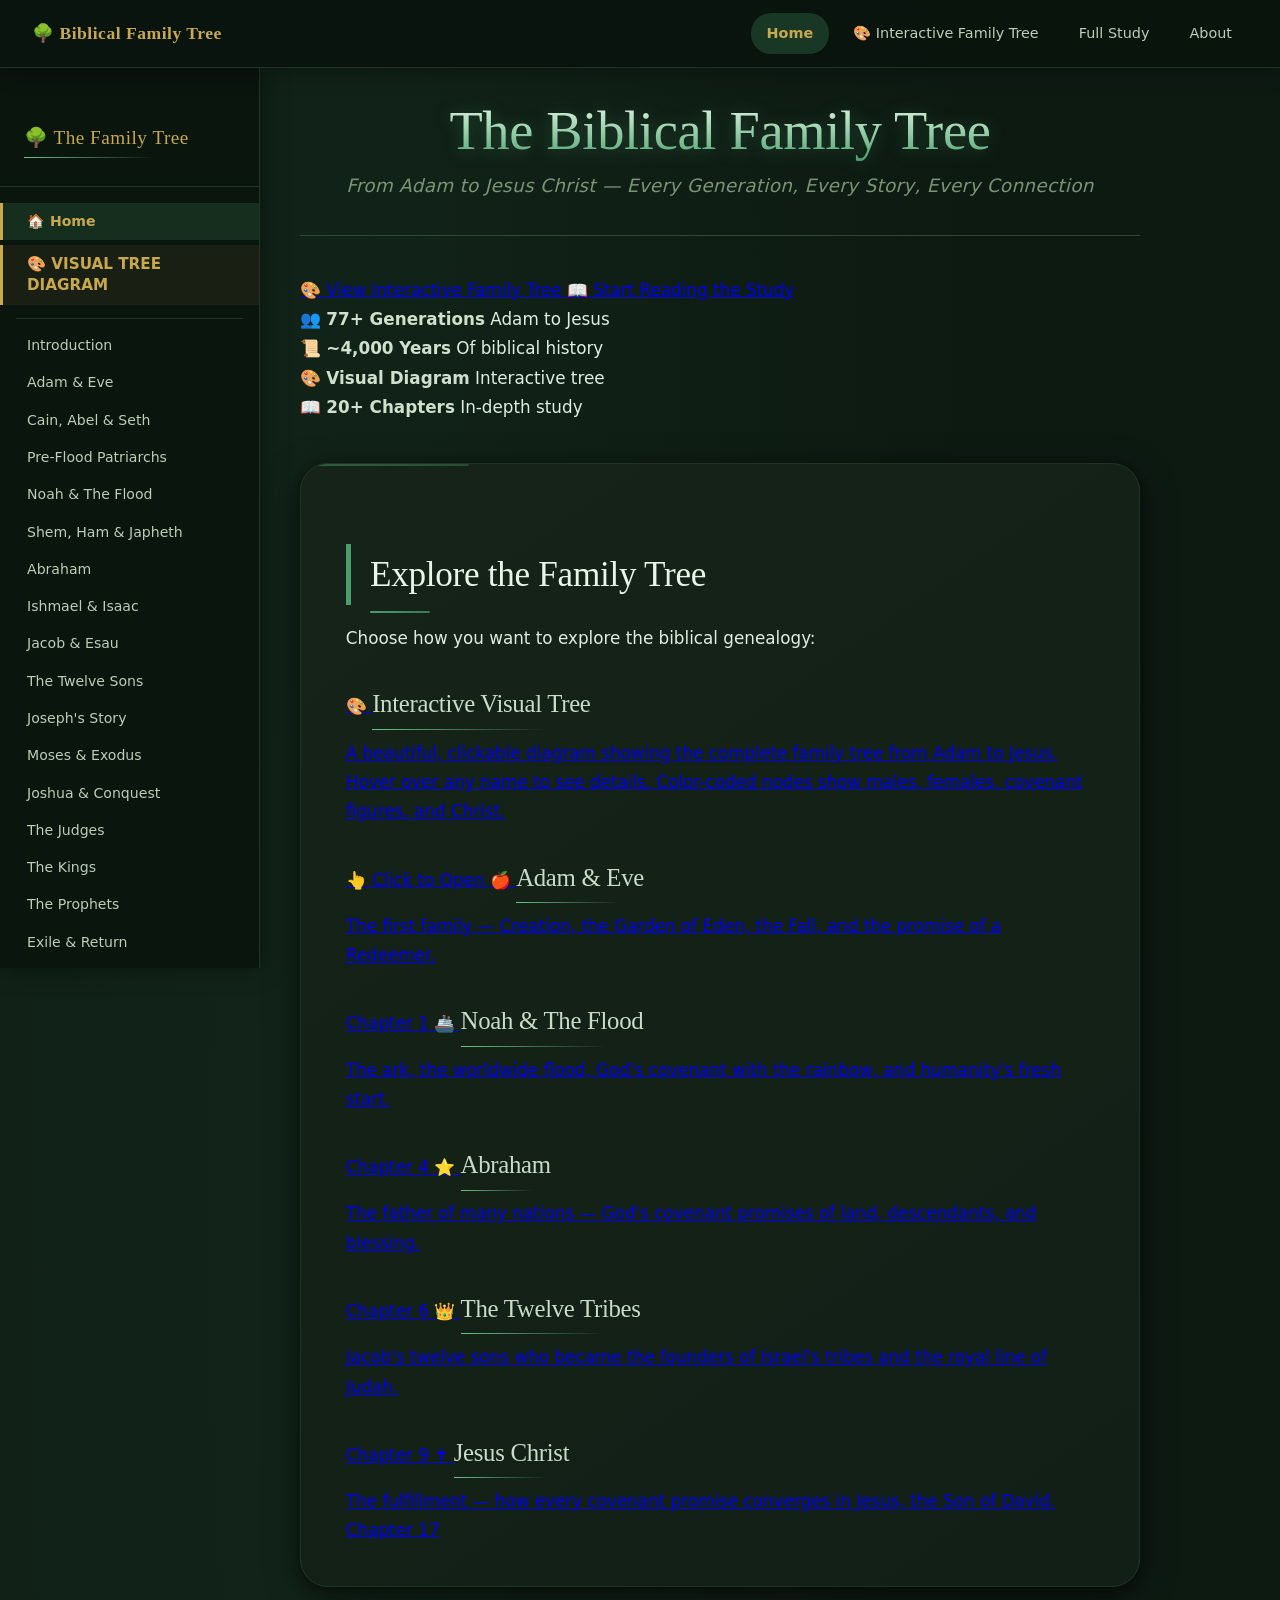
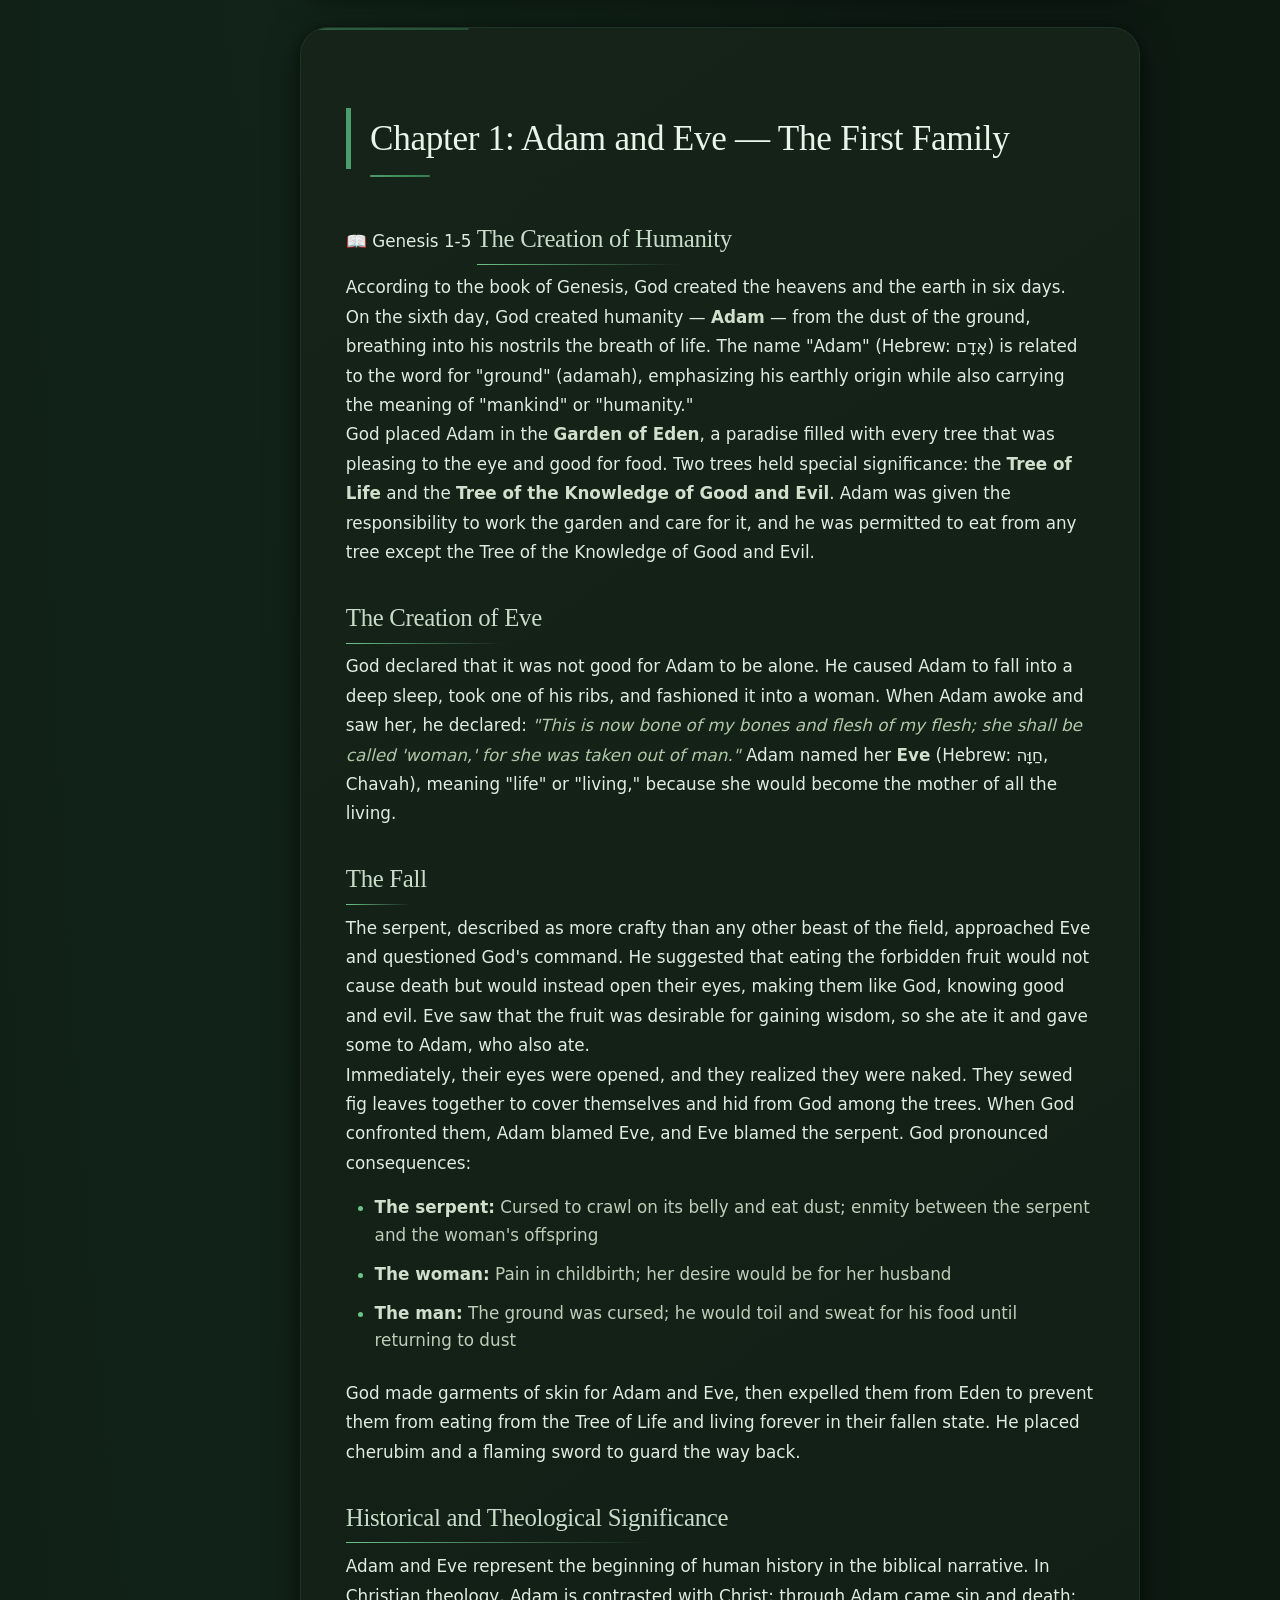
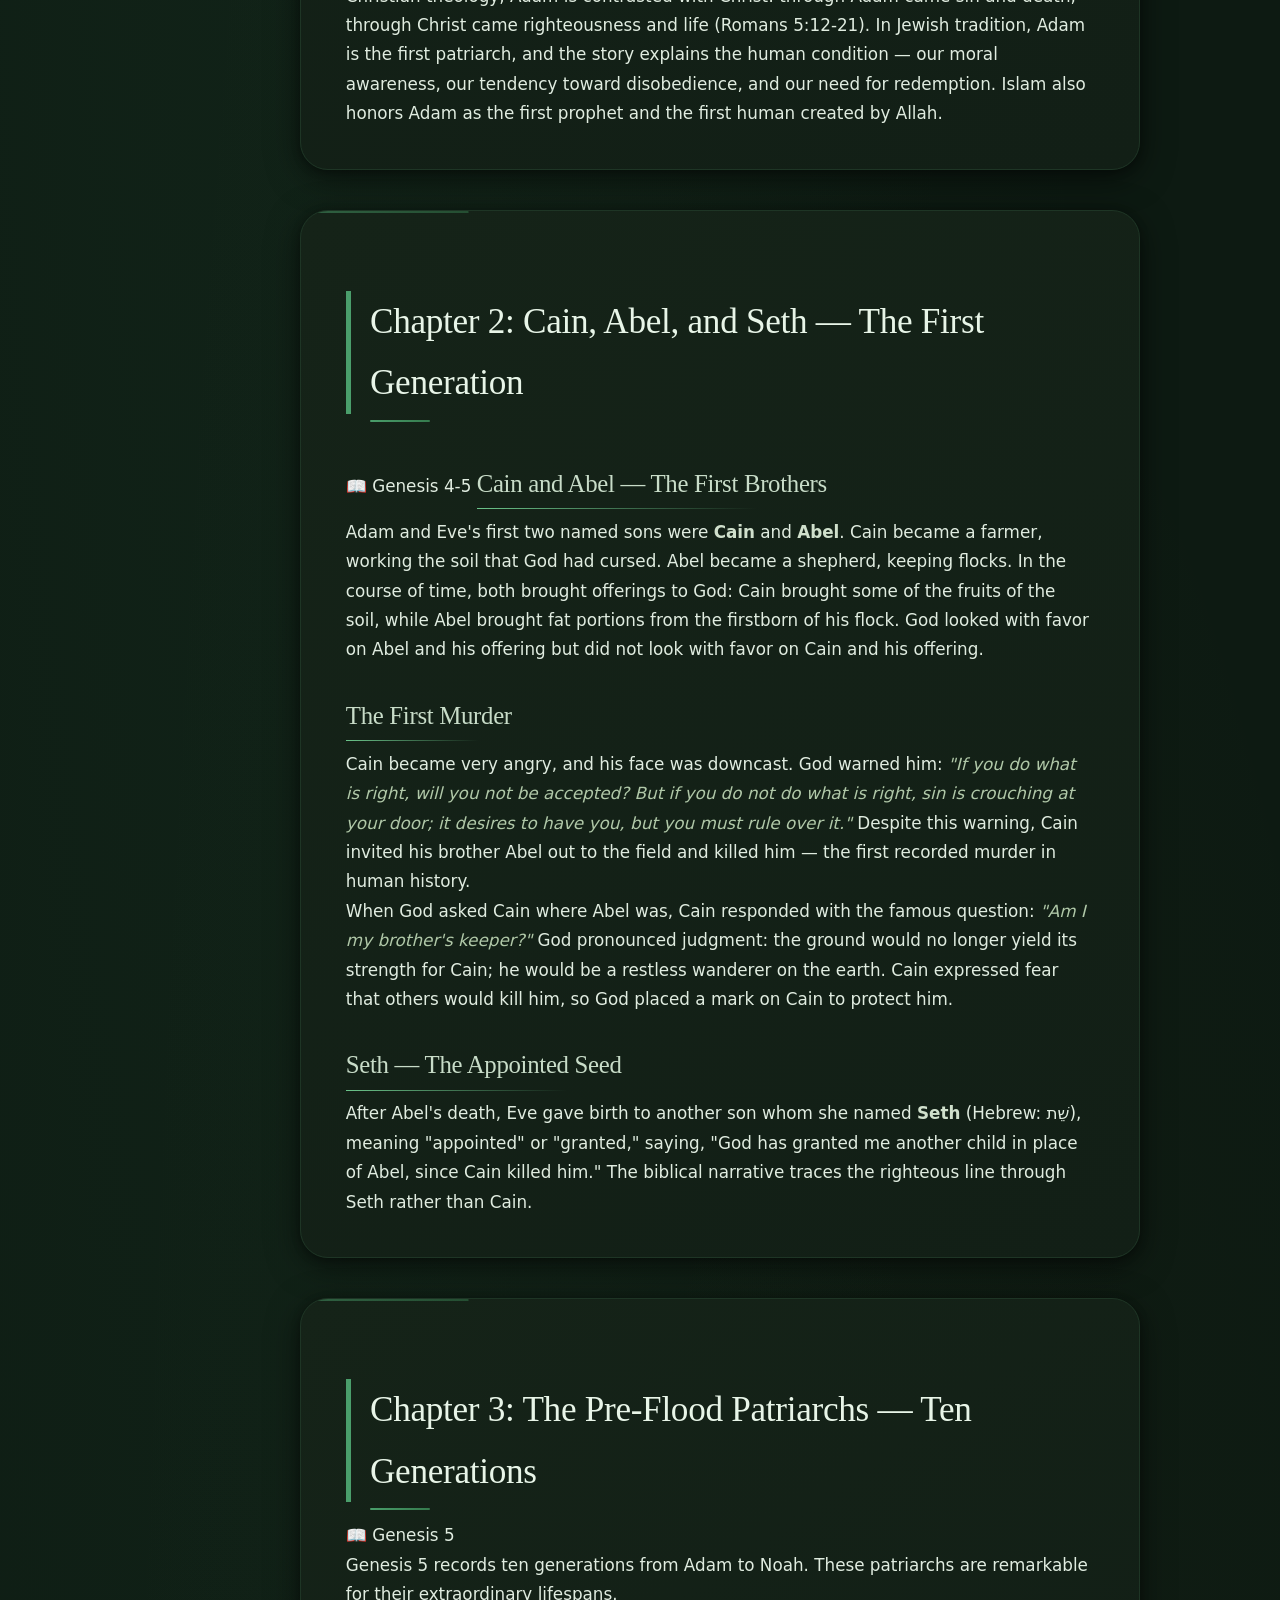
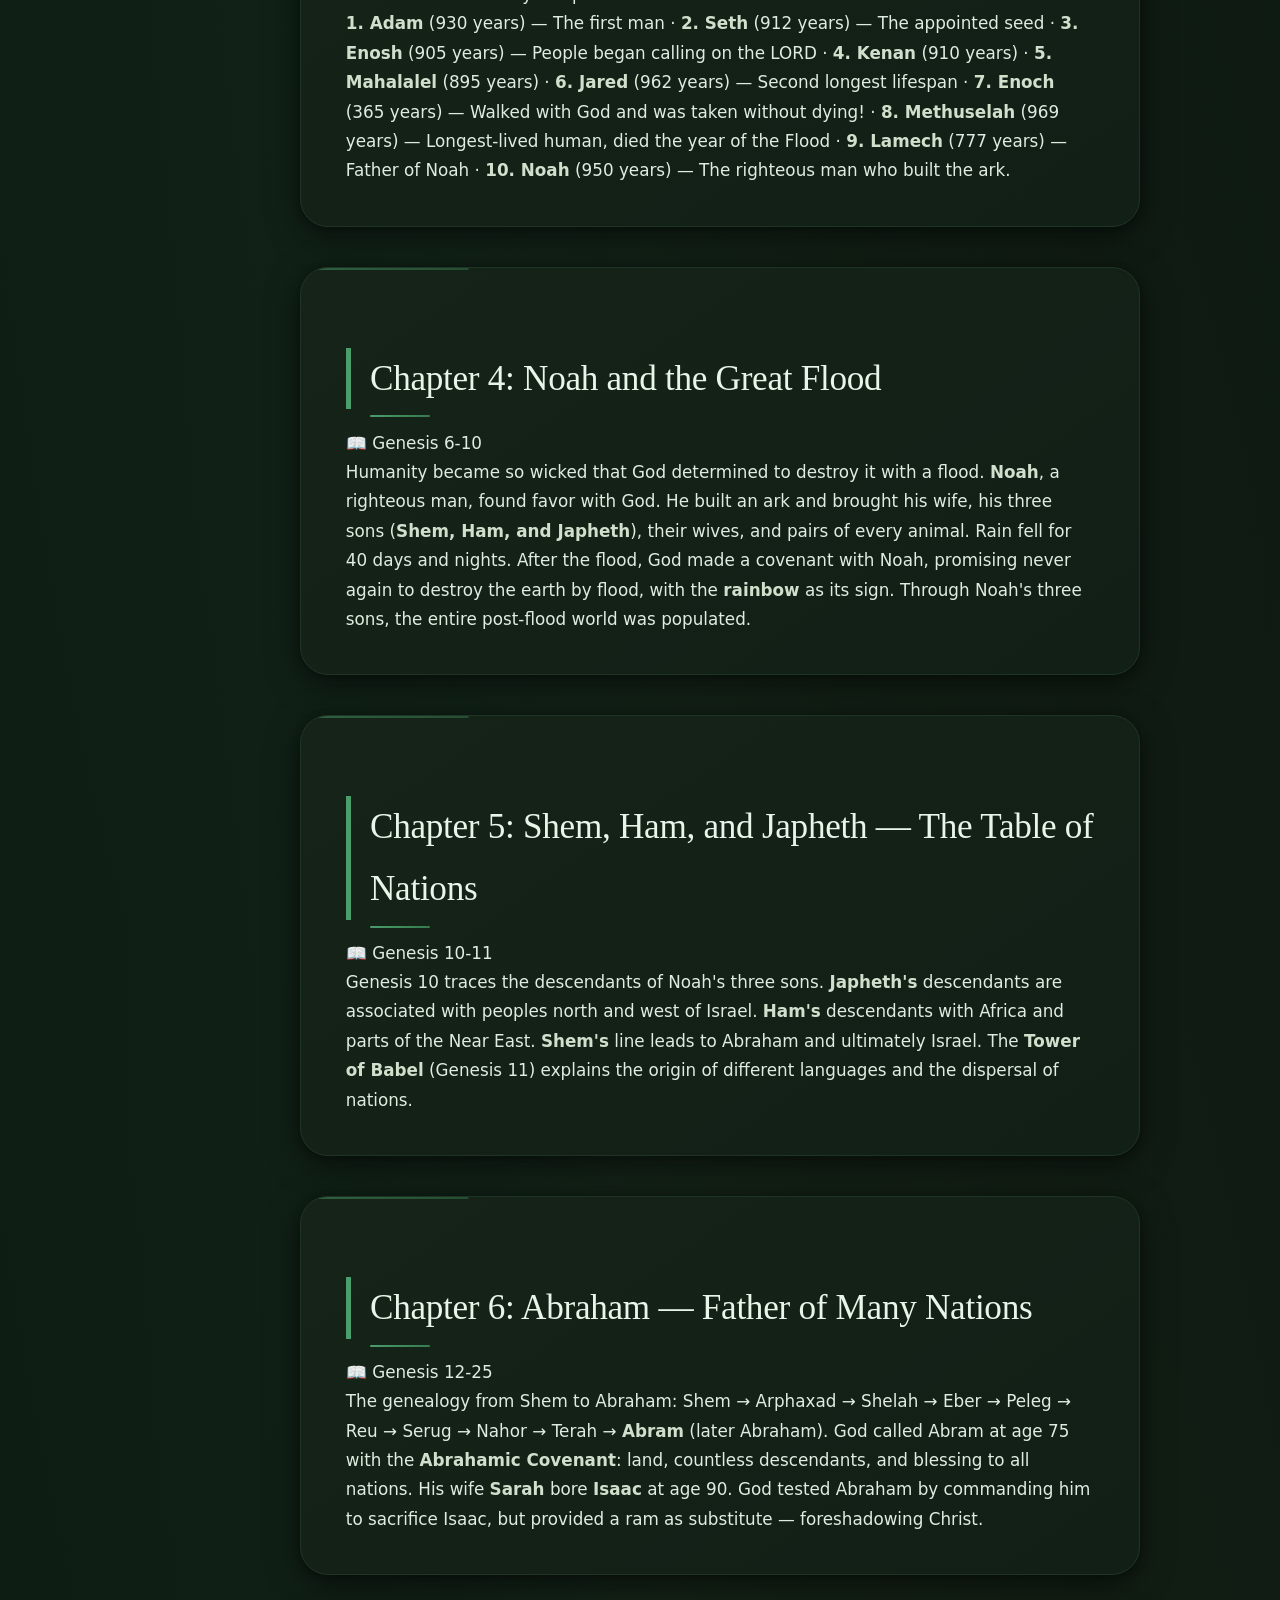
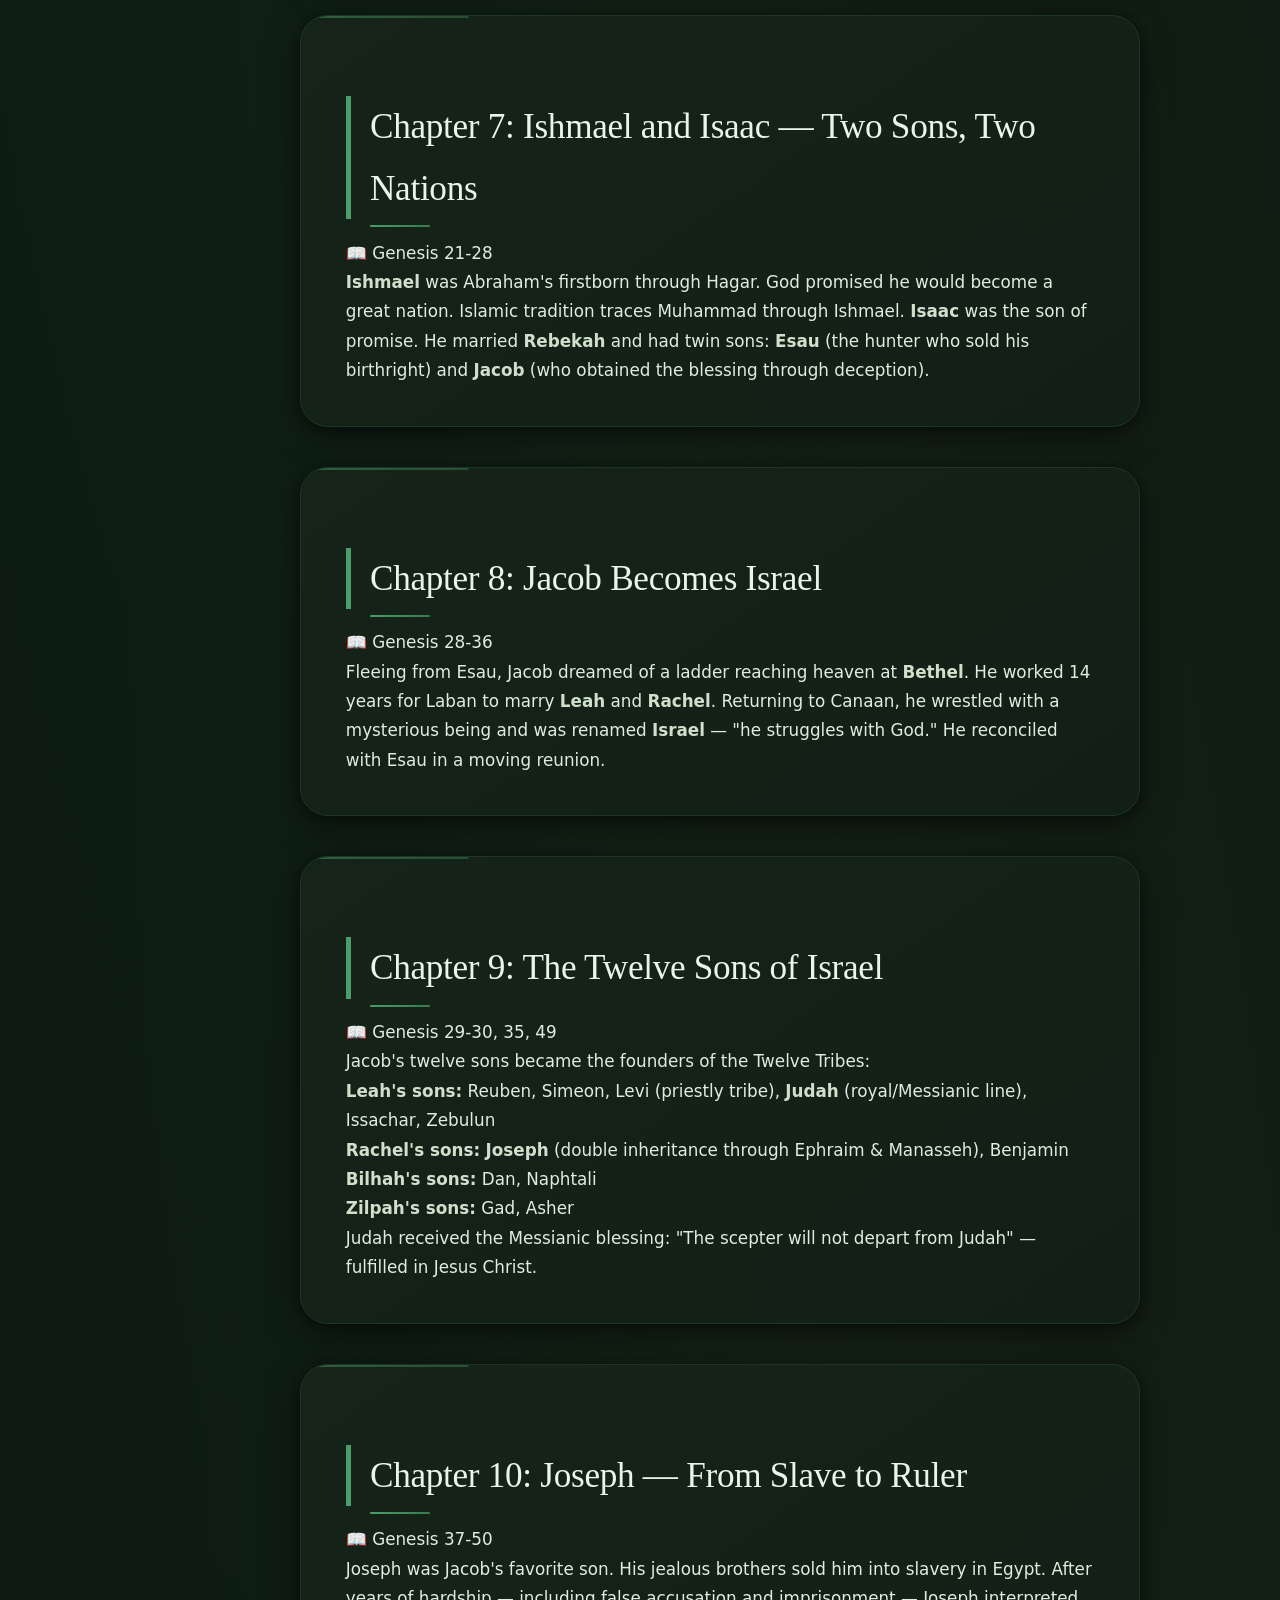
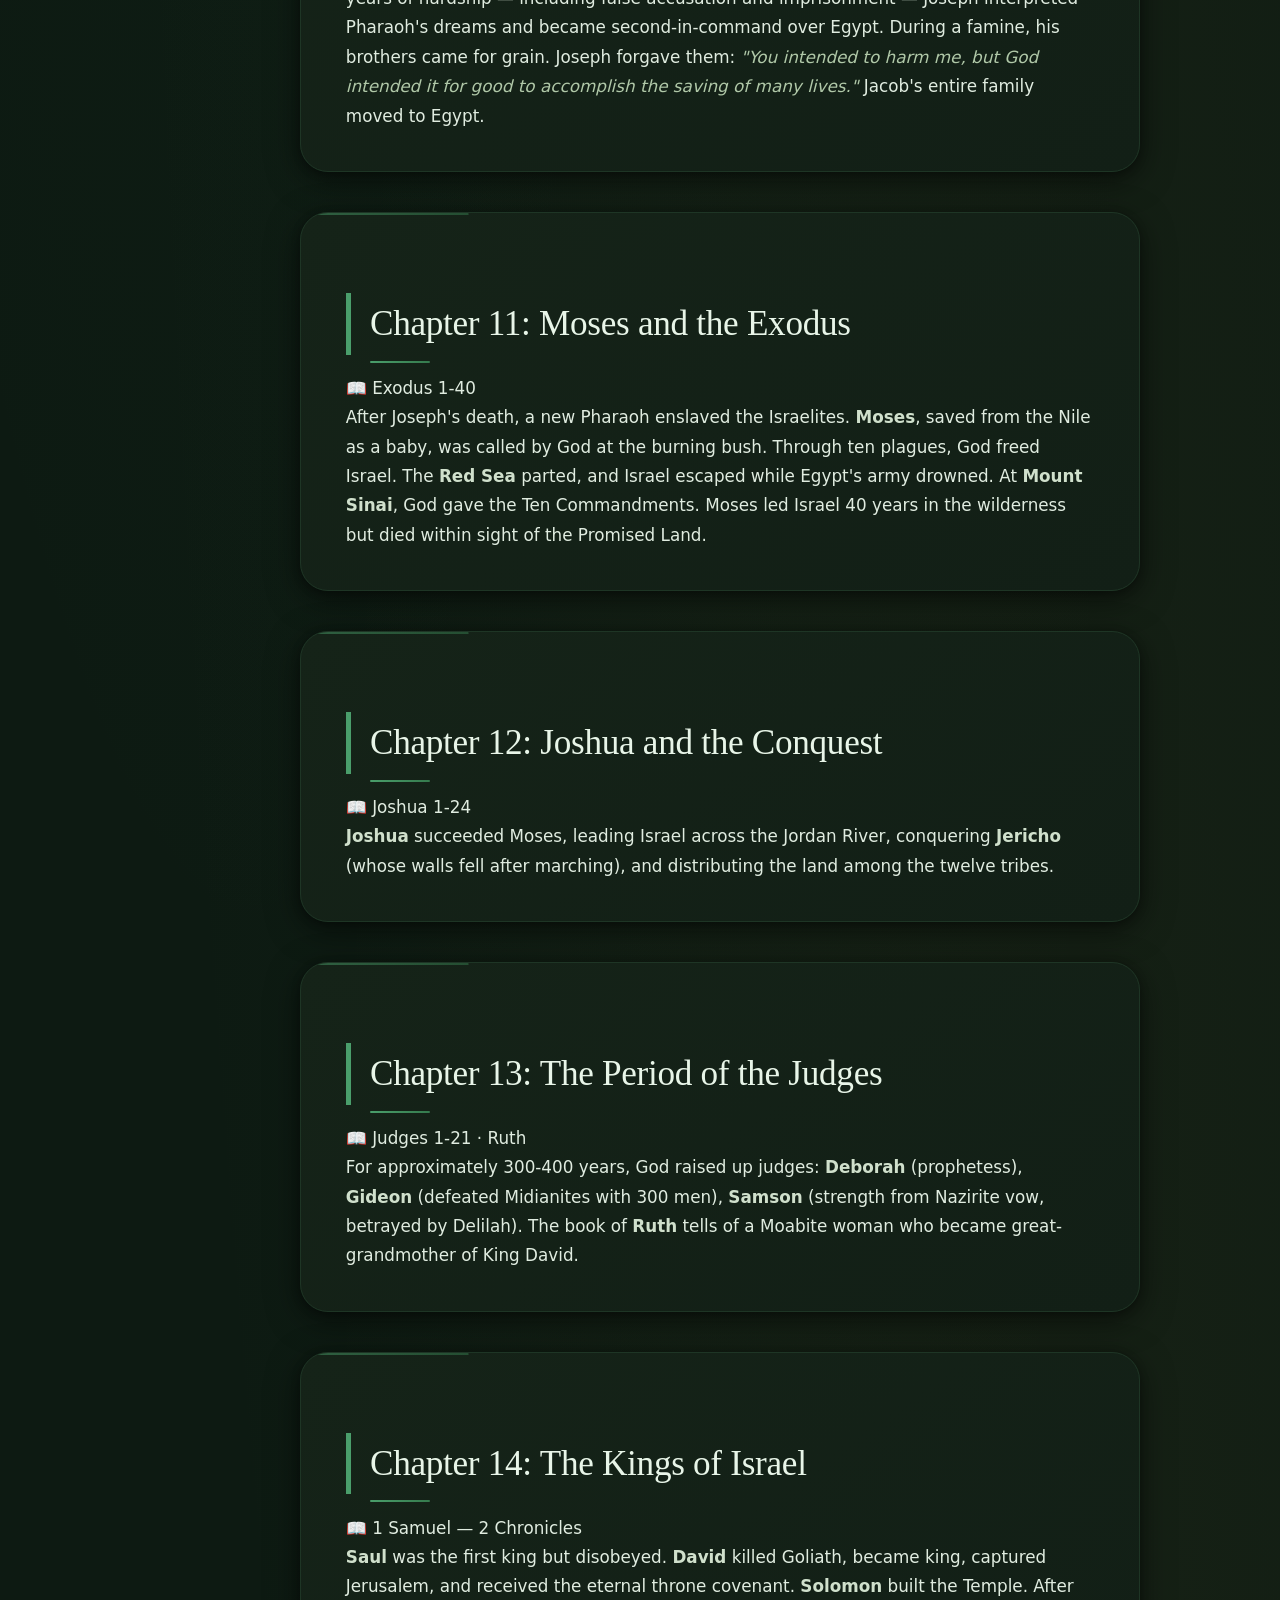
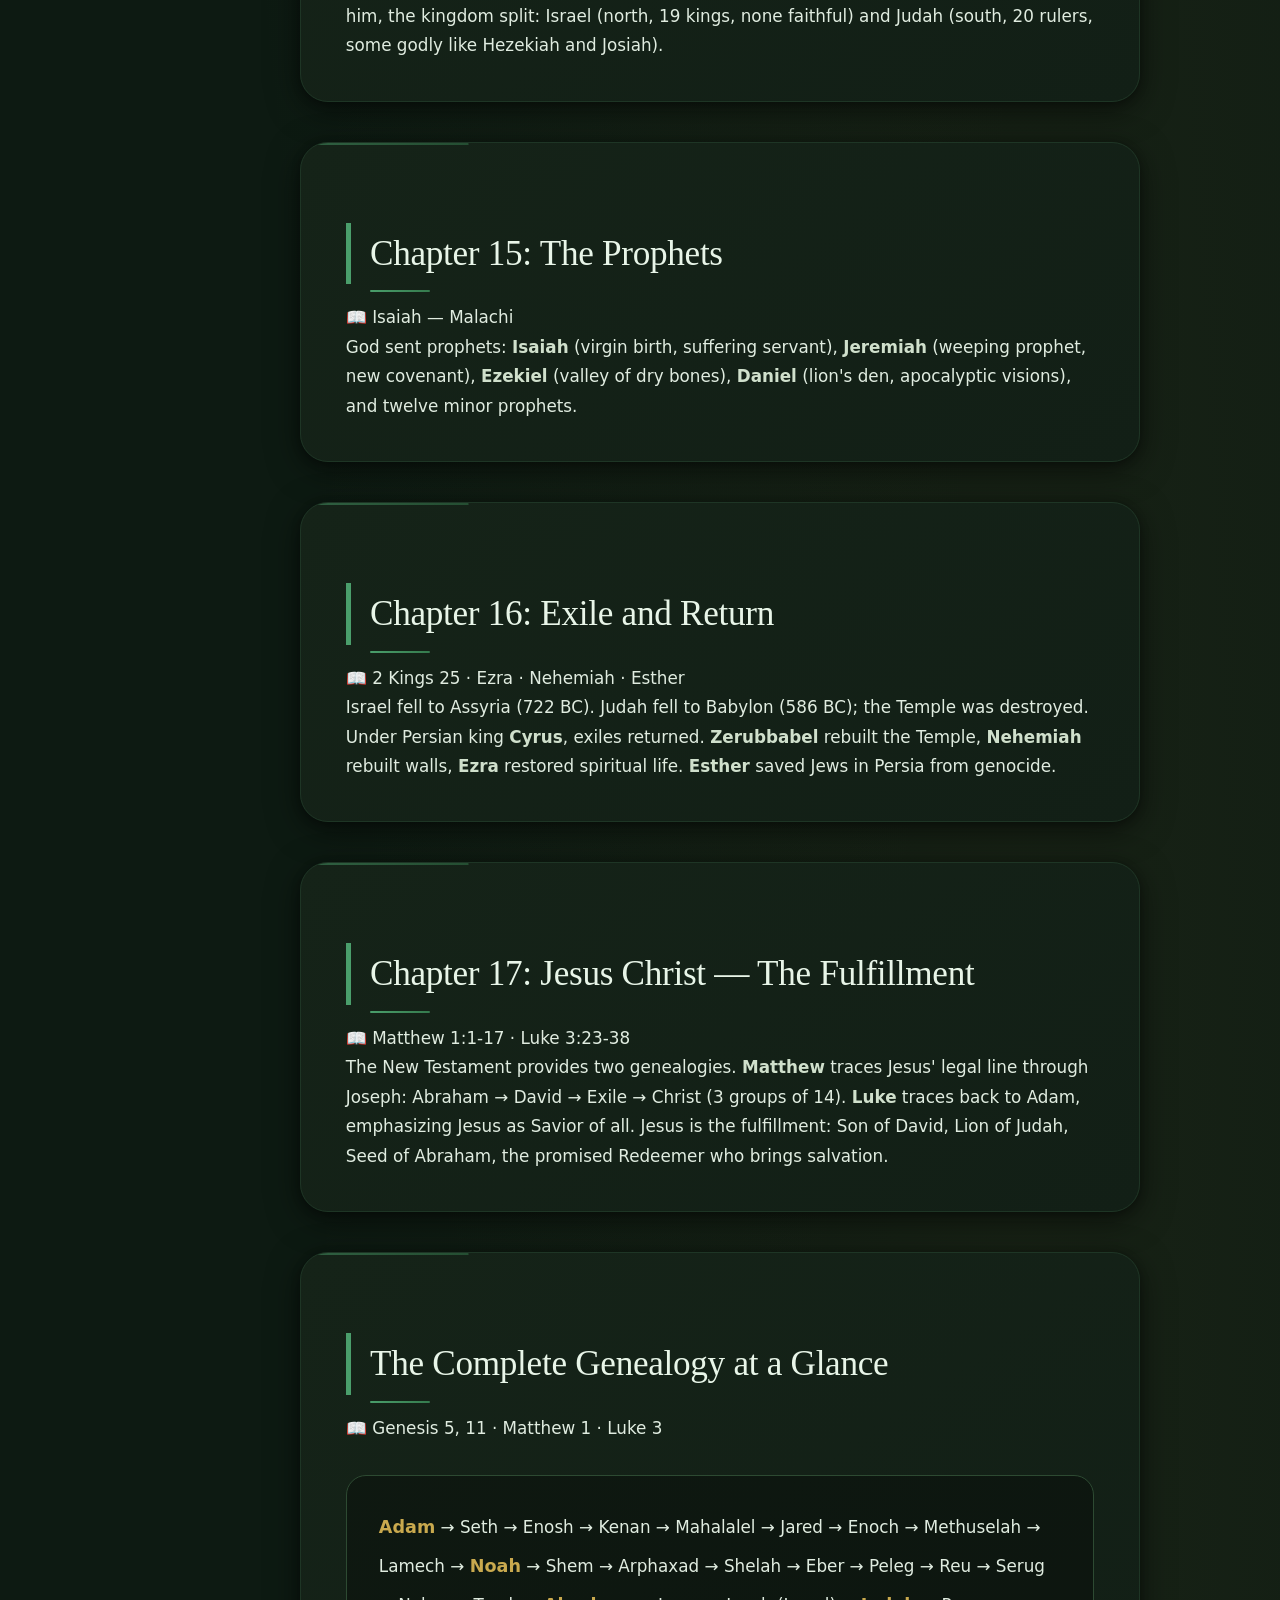
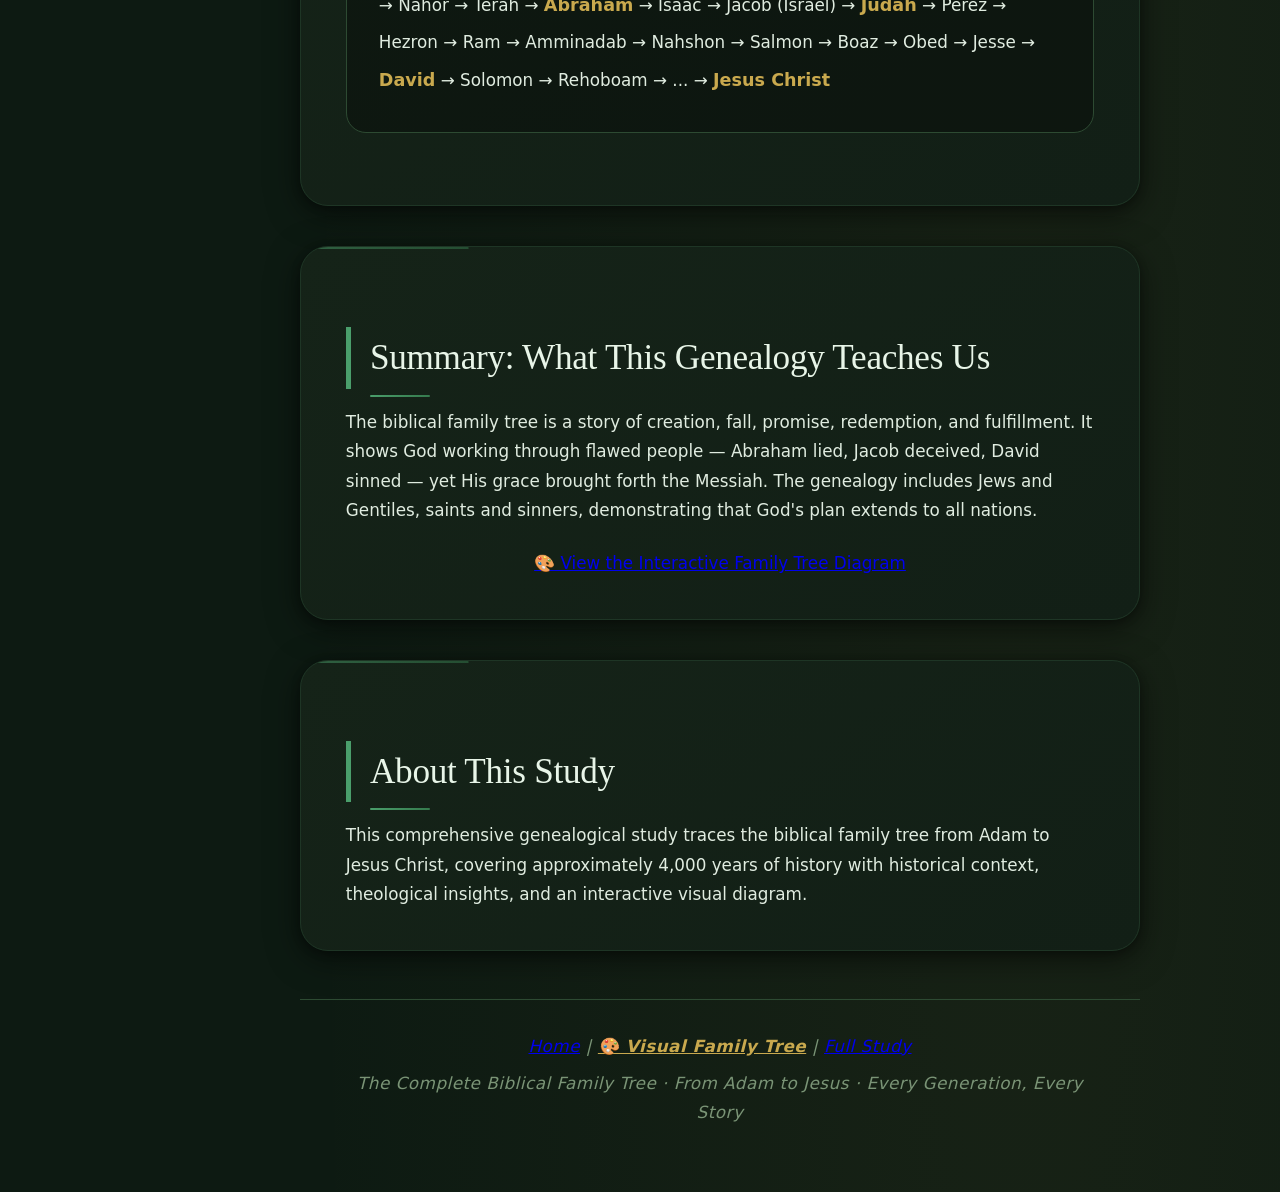
==== commit f34d3806: "Update index.html" ====
--- a/index.html
+++ b/index.html
@@ -5,593 +5,313 @@
     <meta name="viewport" content="width=device-width, initial-scale=1.0, viewport-fit=cover">
     <meta name="description" content="The Biblical Family Tree - From Adam to Jesus. Complete genealogical study with interactive visual tree diagram.">
     <title>The Biblical Family Tree · From Adam to Jesus</title>
-    
-    <style>
-        /* ============ ALL CSS STYLES ============ */
-        :root {
-            --bg-body: #0d1a12;
-            --bg-card: #152318;
-            --bg-card-hover: #1a2c1e;
-            --bg-sidebar: #0a150e;
-            --text-primary: #e0ece0;
-            --text-secondary: #bccdb8;
-            --text-muted: #7a9476;
-            --text-heading: #e8f5e8;
-            --accent-emerald: #4a9e6b;
-            --accent-emerald-light: #6bc48a;
-            --accent-gold: #c9a94e;
-            --accent-gold-light: #e0c870;
-            --border-soft: #1e3525;
-            --border-accent: #2d4a32;
-            --shadow-card: 0 8px 32px rgba(0,0,0,0.5);
-            --shadow-hover: 0 20px 48px rgba(0,0,0,0.6);
-            --font-serif: 'Georgia', 'Times New Roman', serif;
-            --font-sans: system-ui, -apple-system, 'Segoe UI', Roboto, sans-serif;
-            --radius-md: 20px;
-            --radius-lg: 28px;
-            --transition: 0.3s ease;
-        }
-
-        * { margin: 0; padding: 0; box-sizing: border-box; }
-        html { scroll-behavior: smooth; }
-
-        body {
-            background: var(--bg-body);
-            background-image: radial-gradient(ellipse at 20% 10%, rgba(74,158,107,0.08) 0%, transparent 50%), radial-gradient(ellipse at 80% 90%, rgba(201,169,78,0.06) 0%, transparent 50%);
-            font-family: var(--font-sans);
-            color: var(--text-primary);
-            line-height: 1.75;
-            font-size: 1.05rem;
-            min-height: 100vh;
-        }
-
-        /* Scrollbar */
-        ::-webkit-scrollbar { width: 10px; }
-        ::-webkit-scrollbar-track { background: #111f16; border-radius: 10px; }
-        ::-webkit-scrollbar-thumb { background: linear-gradient(180deg, #4a9e6b, #2d5a38); border-radius: 10px; border: 2px solid #111f16; }
-
-        /* ============ TOP NAVIGATION BAR ============ */
-        .top-nav-bar {
-            display: flex;
-            justify-content: space-between;
-            align-items: center;
-            padding: 0.8rem 2rem;
-            background: rgba(10,21,14,0.95);
-            backdrop-filter: blur(20px);
-            border-bottom: 1px solid var(--border-soft);
-            position: sticky;
-            top: 0;
-            z-index: 150;
-            box-shadow: 0 4px 20px rgba(0,0,0,0.3);
-            flex-wrap: wrap;
-            gap: 0.5rem;
-        }
-
-        .nav-brand a {
-            font-family: var(--font-serif);
-            font-size: 1.1rem;
-            color: var(--accent-gold);
-            text-decoration: none;
-            font-weight: 600;
-            letter-spacing: 0.5px;
-        }
-
-        .nav-links { display: flex; gap: 0.5rem; flex-wrap: wrap; }
-
-        .nav-link {
-            color: var(--text-secondary);
-            text-decoration: none;
-            padding: 0.5rem 1rem;
-            border-radius: 20px;
-            font-size: 0.9rem;
-            transition: all 0.3s;
-            font-weight: 500;
-            cursor: pointer;
-            background: transparent;
-            border: none;
-            font-family: var(--font-sans);
-        }
-
-        .nav-link:hover { background: rgba(74,158,107,0.15); color: var(--accent-emerald-light); }
-        .nav-link.active { background: rgba(74,158,107,0.25); color: var(--accent-gold); font-weight: 600; }
-        .nav-link.highlight-link { color: var(--accent-gold); font-weight: 700; border: 1px solid rgba(201,169,78,0.4); }
-        .nav-link.highlight-link:hover { background: rgba(201,169,78,0.15); border-color: var(--accent-gold); }
-
-        /* ============ LAYOUT ============ */
-        .genealogy-container { display: flex; max-width: 1400px; margin: 0 auto; min-height: 100vh; }
-
-        /* ============ SIDEBAR ============ */
-        .sidebar-nav {
-            width: 260px; min-width: 260px; background: var(--bg-sidebar);
-            border-right: 1px solid var(--border-soft); padding: 1.5rem 0;
-            position: sticky; top: 0; height: 100vh; overflow-y: auto; z-index: 100;
-            box-shadow: 2px 0 24px rgba(0,0,0,0.4);
-        }
-
-        .sidebar-header { padding: 0 1.5rem 1.2rem; border-bottom: 1px solid var(--border-soft); margin-bottom: 1rem; }
-        .sidebar-header h3 { font-family: var(--font-serif); color: var(--accent-gold); font-size: 1.2rem; letter-spacing: 0.5px; }
-        .sidebar-links { display: flex; flex-direction: column; }
-
-        .sidebar-link {
-            display: block; padding: 0.55rem 1.5rem; color: var(--text-secondary);
-            text-decoration: none; font-size: 0.88rem; transition: var(--transition);
-            border-left: 3px solid transparent; font-weight: 500; line-height: 1.4; cursor: pointer;
-            background: transparent; border-top: none; border-right: none; border-bottom: none;
-            text-align: left; width: 100%; font-family: var(--font-sans);
-        }
-
-        .sidebar-link:hover { background: rgba(74,158,107,0.1); color: var(--accent-emerald-light); border-left-color: var(--accent-emerald-light); }
-        .sidebar-link.active { background: rgba(74,158,107,0.18); color: var(--accent-gold); border-left-color: var(--accent-gold); font-weight: 600; }
-        .sidebar-link.tree-link { color: var(--accent-gold) !important; font-weight: 700 !important; font-size: 0.95rem !important; background: rgba(201,169,78,0.08); border-left-color: var(--accent-gold) !important; margin: 0.3rem 0; }
-        .sidebar-link.tree-link:hover { background: rgba(201,169,78,0.2) !important; }
-        .sidebar-divider { height: 1px; background: var(--border-soft); margin: 0.5rem 1rem; }
-
-        /* ============ MAIN CONTENT ============ */
-        .main-content { flex: 1; padding: 2rem 2.5rem; max-width: 920px; }
-
-        h1, h2, h3 { font-family: var(--font-serif); font-weight: 500; color: var(--text-heading); }
-        h1 { font-size: 3.4rem; line-height: 1.15; margin-bottom: 0.5rem; background: linear-gradient(180deg, #e8f5e8, #a8d8b8, #4a9e6b); -webkit-background-clip: text; -webkit-text-fill-color: transparent; background-clip: text; filter: drop-shadow(0 2px 8px rgba(74,158,107,0.35)); text-align: center; }
-        h2 { font-size: 2.2rem; margin: 2.5rem 0 1.2rem; border-left: 5px solid var(--accent-emerald); padding-left: 1.2rem; }
-
-        .subtitle { text-align: center; font-size: 1.15rem; color: var(--text-muted); margin-bottom: 2.5rem; font-style: italic; border-bottom: 1px solid var(--border-accent); padding-bottom: 2rem; }
-
-        /* Cards */
-        .tree-card {
-            background: linear-gradient(145deg, #152318, #121f16); border-radius: var(--radius-lg);
-            padding: 2.5rem 2.8rem; margin: 2.5rem 0; box-shadow: var(--shadow-card);
-            border: 1px solid var(--border-soft); transition: var(--transition); position: relative; overflow: hidden;
-        }
-
-        .tree-card::before { content: ''; position: absolute; top: 0; left: 0; right: 0; height: 2px; background: linear-gradient(135deg, #4a9e6b, #357a4d); opacity: 0.5; transform: scaleX(0.2); transform-origin: left; transition: transform 0.5s; }
-        .tree-card:hover::before { transform: scaleX(1); }
-        .tree-card:hover { box-shadow: var(--shadow-hover); transform: translateY(-2px); border-color: var(--border-accent); background: var(--bg-card-hover); }
-
-        .scripture-badge {
-            font-weight: 600; color: #c8e8c0;
-            background: linear-gradient(135deg, rgba(74,158,107,0.3), rgba(45,107,69,0.25));
-            display: inline-block; padding: 0.4rem 1.2rem; border-radius: 30px; font-size: 0.9rem;
-            margin: 0.6rem 0 1.2rem; letter-spacing: 0.4px; border: 1px solid rgba(74,158,107,0.3);
-        }
-
-        /* Hero Buttons */
-        .hero-section { text-align: center; padding: 3rem 1rem; }
-        .hero-buttons { display: flex; justify-content: center; gap: 1.5rem; margin: 2.5rem 0; flex-wrap: wrap; }
-
-        .hero-btn {
-            display: inline-block; padding: 1rem 2rem; border-radius: 50px; font-size: 1.1rem;
-            font-weight: 600; text-decoration: none; transition: all 0.3s; cursor: pointer;
-            border: 2px solid transparent; letter-spacing: 0.5px; font-family: var(--font-sans);
-        }
-
-        .hero-btn.primary { background: linear-gradient(135deg, #4a9e6b, #357a4d); color: #e8f5e8; border-color: #4a9e6b; box-shadow: 0 8px 24px rgba(74,158,107,0.3); }
-        .hero-btn.primary:hover { background: linear-gradient(135deg, #6bc48a, #4a9e6b); box-shadow: 0 12px 32px rgba(74,158,107,0.5); transform: translateY(-3px); }
-        .hero-btn.secondary { background: transparent; color: #c9a94e; border-color: #c9a94e; }
-        .hero-btn.secondary:hover { background: rgba(201,169,78,0.1); transform: translateY(-3px); }
-        .btn-icon { margin-right: 0.5rem; font-size: 1.3rem; }
-
-        /* Quick Links Grid */
-        .quick-links-grid { display: grid; grid-template-columns: repeat(auto-fit, minmax(280px, 1fr)); gap: 1.5rem; margin: 3rem 0; }
-
-        .quick-link-card {
-            background: var(--bg-card); border-radius: var(--radius-lg); padding: 2rem;
-            border: 1px solid var(--border-soft); transition: all 0.3s; text-decoration: none;
-            color: var(--text-primary); cursor: pointer; position: relative; overflow: hidden; display: block;
-        }
-
-        .quick-link-card:hover { border-color: var(--accent-emerald); box-shadow: 0 12px 32px rgba(0,0,0,0.4); transform: translateY(-4px); }
-        .quick-link-card .card-icon { font-size: 2.5rem; margin-bottom: 1rem; display: block; }
-        .quick-link-card h3 { color: var(--accent-gold); font-size: 1.3rem; margin: 0.5rem 0; }
-        .quick-link-card p { color: var(--text-secondary); font-size: 0.9rem; line-height: 1.5; }
-        .card-badge { display: inline-block; background: rgba(74,158,107,0.2); color: var(--accent-emerald-light); padding: 0.3rem 0.8rem; border-radius: 20px; font-size: 0.75rem; margin-top: 0.8rem; font-weight: 600; }
-
-        /* Visual Tree Styles */
-        .visual-tree-container { overflow-x: auto; padding: 2rem 1rem; }
-        .visual-tree-wrapper { display: flex; flex-direction: column; align-items: center; gap: 2rem; padding: 2rem 0; min-width: max-content; }
-        .tree-generation-row { display: flex; align-items: center; justify-content: center; gap: 1rem; flex-wrap: nowrap; position: relative; min-width: fit-content; }
-        .tree-section-divider { width: 100%; max-width: 800px; text-align: center; padding: 1.5rem; margin: 1rem 0; border-top: 1px solid var(--border-soft); border-bottom: 1px solid var(--border-soft); }
-        .tree-section-divider h3 { font-family: var(--font-serif); color: var(--accent-gold); font-size: 1.2rem; }
-        .tree-section-divider p { color: var(--text-muted); font-size: 0.8rem; }
-
-        .tree-node {
-            position: relative; display: flex; flex-direction: column; align-items: center;
-            cursor: pointer; transition: transform 0.3s; z-index: 1; min-width: 70px;
-        }
-
-        .tree-node:hover { transform: translateY(-5px); z-index: 10; }
-
-        .node-circle {
-            width: 55px; height: 55px; border-radius: 50%; display: flex; align-items: center;
-            justify-content: center; font-weight: bold; font-size: 0.75rem; text-align: center;
-            border: 3px solid var(--border-soft); background: var(--bg-card); color: var(--text-primary);
-            transition: all 0.3s; position: relative;
-        }
-
-        .node-circle.male { border-color: #5a8aaa; background: #1a2a38; }
-        .node-circle.female { border-color: #9a6a8a; background: #2a1a28; }
-        .node-circle.covenant { border-color: var(--accent-gold); box-shadow: 0 0 15px rgba(201,169,78,0.4); background: #2a2410; }
-        .node-circle.jesus { border-color: #ffd700; box-shadow: 0 0 25px rgba(255,215,0,0.7); background: #3a3000; font-size: 0.85rem; }
-
-        .tree-node:hover .node-circle { border-color: var(--accent-emerald); box-shadow: 0 0 20px rgba(74,158,107,0.5); }
-
-        .node-label { margin-top: 0.4rem; font-size: 0.7rem; text-align: center; color: #bccdb8; max-width: 80px; line-height: 1.2; }
-        .node-sub { font-size: 0.6rem; color: var(--text-muted); text-align: center; }
-
-        .connector-down { width: 2px; height: 25px; background: var(--border-soft); margin: 0 auto; }
-        .spouse-connector { width: 25px; height: 2px; background: #5a3a5a; position: relative; align-self: center; }
-
-        .node-tooltip {
-            display: none; position: absolute; bottom: calc(100% + 10px); left: 50%;
-            transform: translateX(-50%); background: #1a2c1e; border: 1px solid var(--accent-emerald);
-            border-radius: 10px; padding: 0.7rem 1rem; font-size: 0.75rem; white-space: nowrap;
-            z-index: 20; pointer-events: none; box-shadow: 0 8px 24px rgba(0,0,0,0.5); color: #e0ece0;
-        }
-
-        .node-tooltip strong { color: var(--accent-gold); display: block; margin-bottom: 0.2rem; }
-        .tree-node:hover .node-tooltip { display: block; }
-
-        .scroll-top-btn {
-            position: fixed; bottom: 2.5rem; right: 2.5rem;
-            background: linear-gradient(135deg, #4a9e6b, #357a4d); color: #e8f5e8;
-            border: 2px solid rgba(201,169,78,0.4); border-radius: 50%; width: 54px; height: 54px;
-            font-size: 1.5rem; cursor: pointer; box-shadow: 0 8px 24px rgba(0,0,0,0.5);
-            transition: 0.35s; z-index: 200; display: flex; align-items: center; justify-content: center;
-            opacity: 0; pointer-events: none;
-        }
-
-        .scroll-top-btn:hover { background: linear-gradient(135deg, #6bc48a, #4a9e6b); transform: translateY(-5px); }
-
-        footer { text-align: center; margin-top: 3rem; padding: 2rem; color: var(--text-muted); border-top: 1px solid var(--border-accent); font-style: italic; }
-
-        @media (max-width: 900px) {
-            .genealogy-container { flex-direction: column; }
-            .sidebar-nav { width: 100%; min-width: 100%; height: auto; position: relative; padding: 1rem; }
-            .sidebar-links { flex-direction: row; flex-wrap: wrap; gap: 0.3rem; }
-            .sidebar-link { padding: 0.4rem 0.8rem; font-size: 0.75rem; border-left: none; border-bottom: 2px solid transparent; }
-            .sidebar-link.active { border-left: none; border-bottom-color: var(--accent-gold); }
-            .main-content { padding: 1rem; }
-            h1 { font-size: 2.3rem; }
-        }
-    </style>
+    <link rel="stylesheet" href="style.css">
 </head>
 <body>
     <!-- ============ TOP NAVIGATION BAR ============ -->
     <nav class="top-nav-bar">
         <div class="nav-brand">
-            <a href="#" onclick="scrollToSection('home')">🌳 Biblical Family Tree</a>
+            <a href="index.html">🌳 Biblical Family Tree</a>
         </div>
         <div class="nav-links">
-            <button class="nav-link active" onclick="scrollToSection('home')">Home</button>
-            <button class="nav-link highlight-link" onclick="scrollToSection('visual-tree-section')">🎨 Visual Tree</button>
-            <button class="nav-link" onclick="scrollToSection('study')">Full Study</button>
-            <button class="nav-link" onclick="scrollToSection('about')">About</button>
+            <a href="index.html" class="nav-link active">Home</a>
+            <a href="family-tree.html" class="nav-link highlight-link">🎨 Interactive Family Tree</a>
+            <a href="#study" class="nav-link">Full Study</a>
+            <a href="#about" class="nav-link">About</a>
         </div>
     </nav>
 
     <div class="genealogy-container">
-        <!-- SIDEBAR -->
+        <!-- Sidebar -->
         <nav class="sidebar-nav" id="sidebarNav">
             <div class="sidebar-header"><h3>🌳 The Family Tree</h3></div>
             <div class="sidebar-links">
-                <button class="sidebar-link active" onclick="scrollToSection('home')">🏠 Home</button>
-                <button class="sidebar-link tree-link" onclick="scrollToSection('visual-tree-section')">🎨 VISUAL TREE DIAGRAM</button>
+                <a href="index.html" class="sidebar-link active">🏠 Home</a>
+                <a href="family-tree.html" class="sidebar-link tree-link">🎨 VISUAL TREE DIAGRAM</a>
                 <div class="sidebar-divider"></div>
-                <button class="sidebar-link" onclick="scrollToSection('adam-eve')">Adam & Eve</button>
-                <button class="sidebar-link" onclick="scrollToSection('cain-abel-seth')">Cain, Abel & Seth</button>
-                <button class="sidebar-link" onclick="scrollToSection('pre-flood')">Pre-Flood Patriarchs</button>
-                <button class="sidebar-link" onclick="scrollToSection('noah')">Noah & The Flood</button>
-                <button class="sidebar-link" onclick="scrollToSection('abraham')">Abraham</button>
-                <button class="sidebar-link" onclick="scrollToSection('twelve-sons')">The Twelve Sons</button>
-                <button class="sidebar-link" onclick="scrollToSection('joseph')">Joseph's Story</button>
-                <button class="sidebar-link" onclick="scrollToSection('jesus')">Jesus Christ</button>
-                <button class="sidebar-link" onclick="scrollToSection('summary')">Summary</button>
+                <a href="#home" class="sidebar-link">Introduction</a>
+                <a href="#adam-eve" class="sidebar-link">Adam & Eve</a>
+                <a href="#cain-abel-seth" class="sidebar-link">Cain, Abel & Seth</a>
+                <a href="#pre-flood" class="sidebar-link">Pre-Flood Patriarchs</a>
+                <a href="#noah" class="sidebar-link">Noah & The Flood</a>
+                <a href="#shem-ham-japheth" class="sidebar-link">Shem, Ham & Japheth</a>
+                <a href="#abraham" class="sidebar-link">Abraham</a>
+                <a href="#ishmael-isaac" class="sidebar-link">Ishmael & Isaac</a>
+                <a href="#jacob-esau" class="sidebar-link">Jacob & Esau</a>
+                <a href="#twelve-sons" class="sidebar-link">The Twelve Sons</a>
+                <a href="#joseph" class="sidebar-link">Joseph's Story</a>
+                <a href="#moses" class="sidebar-link">Moses & Exodus</a>
+                <a href="#joshua" class="sidebar-link">Joshua & Conquest</a>
+                <a href="#judges" class="sidebar-link">The Judges</a>
+                <a href="#kings" class="sidebar-link">The Kings</a>
+                <a href="#prophets" class="sidebar-link">The Prophets</a>
+                <a href="#exile" class="sidebar-link">Exile & Return</a>
+                <a href="#jesus" class="sidebar-link">Jesus Christ</a>
+                <a href="#full-genealogy" class="sidebar-link">Complete Genealogy</a>
+                <a href="#summary" class="sidebar-link">Summary & Lessons</a>
             </div>
         </nav>
 
-        <!-- MAIN CONTENT -->
+        <!-- Main Content -->
         <main class="main-content">
             
-            <!-- HERO / HOME -->
+            <!-- HERO SECTION -->
             <header class="hero-section" id="home">
                 <h1>The Biblical Family Tree</h1>
-                <p class="subtitle">From Adam to Jesus Christ — Every Generation, Every Story, Every Connection</p>
+                <p class="genealogy-subtitle">From Adam to Jesus Christ — Every Generation, Every Story, Every Connection</p>
                 
                 <div class="hero-buttons">
-                    <button class="hero-btn primary" onclick="scrollToSection('visual-tree-section')">
+                    <a href="family-tree.html" class="hero-btn primary">
                         <span class="btn-icon">🎨</span> View Interactive Family Tree
-                    </button>
-                    <button class="hero-btn secondary" onclick="scrollToSection('adam-eve')">
+                    </a>
+                    <a href="#adam-eve" class="hero-btn secondary">
                         <span class="btn-icon">📖</span> Start Reading the Study
-                    </button>
+                    </a>
                 </div>
                 
+                <div class="feature-list">
+                    <div class="feature-item">
+                        <span class="feature-icon">👥</span>
+                        <strong>77+ Generations</strong>
+                        <span>Adam to Jesus</span>
+                    </div>
+                    <div class="feature-item">
+                        <span class="feature-icon">📜</span>
+                        <strong>~4,000 Years</strong>
+                        <span>Of biblical history</span>
+                    </div>
+                    <div class="feature-item">
+                        <span class="feature-icon">🎨</span>
+                        <strong>Visual Diagram</strong>
+                        <span>Interactive tree</span>
+                    </div>
+                    <div class="feature-item">
+                        <span class="feature-icon">📖</span>
+                        <strong>20+ Chapters</strong>
+                        <span>In-depth study</span>
+                    </div>
+                </div>
+            </header>
+
+            <!-- QUICK LINKS -->
+            <div class="tree-card" id="study">
+                <h2>Explore the Family Tree</h2>
+                <p>Choose how you want to explore the biblical genealogy:</p>
+                
                 <div class="quick-links-grid">
-                    <div class="quick-link-card" onclick="scrollToSection('visual-tree-section')" style="cursor:pointer;">
+                    <a href="family-tree.html" class="quick-link-card">
                         <span class="card-icon">🎨</span>
                         <h3>Interactive Visual Tree</h3>
-                        <p>A beautiful, clickable diagram showing the complete family tree from Adam to Jesus. Hover over any name to see details.</p>
-                        <span class="card-badge">👆 Click to View</span>
-                    </div>
-                    
-                    <div class="quick-link-card" onclick="scrollToSection('adam-eve')" style="cursor:pointer;">
+                        <p>A beautiful, clickable diagram showing the complete family tree from Adam to Jesus. Hover over any name to see details. Color-coded nodes show males, females, covenant figures, and Christ.</p>
+                        <span class="card-badge">👆 Click to Open</span>
+                    </a>
+                    
+                    <a href="#adam-eve" class="quick-link-card">
                         <span class="card-icon">🍎</span>
                         <h3>Adam & Eve</h3>
                         <p>The first family — Creation, the Garden of Eden, the Fall, and the promise of a Redeemer.</p>
                         <span class="card-badge">Chapter 1</span>
-                    </div>
-                    
-                    <div class="quick-link-card" onclick="scrollToSection('noah')" style="cursor:pointer;">
+                    </a>
+                    
+                    <a href="#noah" class="quick-link-card">
                         <span class="card-icon">🚢</span>
                         <h3>Noah & The Flood</h3>
-                        <p>The ark, the worldwide flood, and humanity's fresh start through Noah's three sons.</p>
+                        <p>The ark, the worldwide flood, God's covenant with the rainbow, and humanity's fresh start.</p>
                         <span class="card-badge">Chapter 4</span>
-                    </div>
-                    
-                    <div class="quick-link-card" onclick="scrollToSection('abraham')" style="cursor:pointer;">
+                    </a>
+                    
+                    <a href="#abraham" class="quick-link-card">
                         <span class="card-icon">⭐</span>
                         <h3>Abraham</h3>
                         <p>The father of many nations — God's covenant promises of land, descendants, and blessing.</p>
                         <span class="card-badge">Chapter 6</span>
-                    </div>
-                    
-                    <div class="quick-link-card" onclick="scrollToSection('twelve-sons')" style="cursor:pointer;">
+                    </a>
+                    
+                    <a href="#twelve-sons" class="quick-link-card">
                         <span class="card-icon">👑</span>
                         <h3>The Twelve Tribes</h3>
                         <p>Jacob's twelve sons who became the founders of Israel's tribes and the royal line of Judah.</p>
                         <span class="card-badge">Chapter 9</span>
-                    </div>
-                    
-                    <div class="quick-link-card" onclick="scrollToSection('jesus')" style="cursor:pointer;">
+                    </a>
+                    
+                    <a href="#jesus" class="quick-link-card">
                         <span class="card-icon">✝️</span>
                         <h3>Jesus Christ</h3>
                         <p>The fulfillment — how every covenant promise converges in Jesus, the Son of David.</p>
                         <span class="card-badge">Chapter 17</span>
-                    </div>
+                    </a>
                 </div>
-            </header>
-
-            <!-- ============ VISUAL TREE SECTION ============ -->
-            <div class="tree-card" id="visual-tree-section">
-                <h2>🎨 Interactive Visual Family Tree</h2>
-                <span class="scripture-badge">Hover over any circle to see details · Gold rings = Covenant figures · Gold glow = Jesus</span>
-                
-                <div class="visual-tree-container">
-                    <div class="visual-tree-wrapper" id="familyTreeDiagram">
-                        <!-- Generated by JavaScript -->
-                    </div>
-                </div>
-            </div>
-
-            <!-- ============ STUDY SECTIONS ============ -->
-            <div class="tree-card" id="study">
-                <h2>📖 The Complete Study</h2>
-                <p>Click any chapter in the sidebar or use the quick-link cards above to navigate through the full genealogical study.</p>
-            </div>
-
+            </div>
+
+            <!-- STUDY SECTIONS -->
             <div class="tree-card" id="adam-eve">
                 <h2>Chapter 1: Adam and Eve — The First Family</h2>
                 <span class="scripture-badge">📖 Genesis 1-5</span>
                 <h3>The Creation of Humanity</h3>
-                <p>According to the book of Genesis, God created the heavens and the earth in six days. On the sixth day, God created humanity — <strong>Adam</strong> — from the dust of the ground, breathing into his nostrils the breath of life. The name "Adam" (Hebrew: אָדָם) is related to the word for "ground" (adamah), emphasizing his earthly origin while also carrying the meaning of "mankind."</p>
-                <p>God placed Adam in the <strong>Garden of Eden</strong>, a paradise filled with every tree that was pleasing to the eye and good for food. Two trees held special significance: the Tree of Life and the Tree of the Knowledge of Good and Evil. Adam was permitted to eat from any tree except the Tree of the Knowledge of Good and Evil.</p>
+                <p>According to the book of Genesis, God created the heavens and the earth in six days. On the sixth day, God created humanity — <strong>Adam</strong> — from the dust of the ground, breathing into his nostrils the breath of life. The name "Adam" (Hebrew: אָדָם) is related to the word for "ground" (adamah), emphasizing his earthly origin while also carrying the meaning of "mankind" or "humanity."</p>
+                <p>God placed Adam in the <strong>Garden of Eden</strong>, a paradise filled with every tree that was pleasing to the eye and good for food. Two trees held special significance: the <strong>Tree of Life</strong> and the <strong>Tree of the Knowledge of Good and Evil</strong>. Adam was given the responsibility to work the garden and care for it, and he was permitted to eat from any tree except the Tree of the Knowledge of Good and Evil.</p>
+                
                 <h3>The Creation of Eve</h3>
-                <p>God declared that it was not good for Adam to be alone. He caused Adam to fall into a deep sleep, took one of his ribs, and fashioned it into a woman. Adam named her <strong>Eve</strong> (Hebrew: חַוָּה, Chavah), meaning "life" or "living," because she would become the mother of all the living.</p>
+                <p>God declared that it was not good for Adam to be alone. He caused Adam to fall into a deep sleep, took one of his ribs, and fashioned it into a woman. When Adam awoke and saw her, he declared: <em>"This is now bone of my bones and flesh of my flesh; she shall be called 'woman,' for she was taken out of man."</em> Adam named her <strong>Eve</strong> (Hebrew: חַוָּה, Chavah), meaning "life" or "living," because she would become the mother of all the living.</p>
+                
                 <h3>The Fall</h3>
-                <p>The serpent approached Eve and questioned God's command. He suggested that eating the forbidden fruit would not cause death but would instead open their eyes, making them like God. Eve ate the fruit and gave some to Adam, who also ate. Their eyes were opened, and they realized they were naked. God pronounced consequences: pain in childbirth, cursed ground, and expulsion from Eden. Yet God also gave a cryptic promise — the woman's offspring would crush the serpent's head (Genesis 3:15), called the <strong>Protoevangelium</strong> — the first gospel.</p>
+                <p>The serpent, described as more crafty than any other beast of the field, approached Eve and questioned God's command. He suggested that eating the forbidden fruit would not cause death but would instead open their eyes, making them like God, knowing good and evil. Eve saw that the fruit was desirable for gaining wisdom, so she ate it and gave some to Adam, who also ate.</p>
+                <p>Immediately, their eyes were opened, and they realized they were naked. They sewed fig leaves together to cover themselves and hid from God among the trees. When God confronted them, Adam blamed Eve, and Eve blamed the serpent. God pronounced consequences:</p>
+                <ul>
+                    <li><strong>The serpent:</strong> Cursed to crawl on its belly and eat dust; enmity between the serpent and the woman's offspring</li>
+                    <li><strong>The woman:</strong> Pain in childbirth; her desire would be for her husband</li>
+                    <li><strong>The man:</strong> The ground was cursed; he would toil and sweat for his food until returning to dust</li>
+                </ul>
+                <p>God made garments of skin for Adam and Eve, then expelled them from Eden to prevent them from eating from the Tree of Life and living forever in their fallen state. He placed cherubim and a flaming sword to guard the way back.</p>
+                
+                <h3>Historical and Theological Significance</h3>
+                <p>Adam and Eve represent the beginning of human history in the biblical narrative. In Christian theology, Adam is contrasted with Christ: through Adam came sin and death; through Christ came righteousness and life (Romans 5:12-21). In Jewish tradition, Adam is the first patriarch, and the story explains the human condition — our moral awareness, our tendency toward disobedience, and our need for redemption. Islam also honors Adam as the first prophet and the first human created by Allah.</p>
             </div>
 
             <div class="tree-card" id="cain-abel-seth">
-                <h2>Chapter 2: Cain, Abel, and Seth</h2>
+                <h2>Chapter 2: Cain, Abel, and Seth — The First Generation</h2>
                 <span class="scripture-badge">📖 Genesis 4-5</span>
-                <p><strong>Cain and Abel</strong> were the first two sons of Adam and Eve. Cain became a farmer; Abel became a shepherd. Both brought offerings to God, but God accepted Abel's and rejected Cain's. In jealousy, Cain killed Abel — the first murder. God marked Cain for protection but sent him away as a restless wanderer.</p>
-                <p><strong>Seth</strong> was born after Abel's death. Eve named him "appointed," saying God had granted her another child in place of Abel. The biblical narrative traces the righteous line through Seth.</p>
+                
+                <h3>Cain and Abel — The First Brothers</h3>
+                <p>Adam and Eve's first two named sons were <strong>Cain</strong> and <strong>Abel</strong>. Cain became a farmer, working the soil that God had cursed. Abel became a shepherd, keeping flocks. In the course of time, both brought offerings to God: Cain brought some of the fruits of the soil, while Abel brought fat portions from the firstborn of his flock. God looked with favor on Abel and his offering but did not look with favor on Cain and his offering.</p>
+                
+                <h3>The First Murder</h3>
+                <p>Cain became very angry, and his face was downcast. God warned him: <em>"If you do what is right, will you not be accepted? But if you do not do what is right, sin is crouching at your door; it desires to have you, but you must rule over it."</em> Despite this warning, Cain invited his brother Abel out to the field and killed him — the first recorded murder in human history.</p>
+                <p>When God asked Cain where Abel was, Cain responded with the famous question: <em>"Am I my brother's keeper?"</em> God pronounced judgment: the ground would no longer yield its strength for Cain; he would be a restless wanderer on the earth. Cain expressed fear that others would kill him, so God placed a mark on Cain to protect him.</p>
+                
+                <h3>Seth — The Appointed Seed</h3>
+                <p>After Abel's death, Eve gave birth to another son whom she named <strong>Seth</strong> (Hebrew: שֵׁת), meaning "appointed" or "granted," saying, "God has granted me another child in place of Abel, since Cain killed him." The biblical narrative traces the righteous line through Seth rather than Cain.</p>
             </div>
 
             <div class="tree-card" id="pre-flood">
-                <h2>Chapter 3: The Pre-Flood Patriarchs</h2>
+                <h2>Chapter 3: The Pre-Flood Patriarchs — Ten Generations</h2>
                 <span class="scripture-badge">📖 Genesis 5</span>
-                <p>Ten generations from Adam to Noah: Adam (930 yrs) → Seth (912) → Enosh (905) → Kenan (910) → Mahalalel (895) → Jared (962) → <strong>Enoch</strong> (365 — taken by God without dying) → <strong>Methuselah</strong> (969 — longest-lived human) → Lamech (777) → <strong>Noah</strong> (950).</p>
+                <p>Genesis 5 records ten generations from Adam to Noah. These patriarchs are remarkable for their extraordinary lifespans.</p>
+                <p><strong>1. Adam</strong> (930 years) — The first man · <strong>2. Seth</strong> (912 years) — The appointed seed · <strong>3. Enosh</strong> (905 years) — People began calling on the LORD · <strong>4. Kenan</strong> (910 years) · <strong>5. Mahalalel</strong> (895 years) · <strong>6. Jared</strong> (962 years) — Second longest lifespan · <strong>7. Enoch</strong> (365 years) — Walked with God and was taken without dying! · <strong>8. Methuselah</strong> (969 years) — Longest-lived human, died the year of the Flood · <strong>9. Lamech</strong> (777 years) — Father of Noah · <strong>10. Noah</strong> (950 years) — The righteous man who built the ark.</p>
             </div>
 
             <div class="tree-card" id="noah">
                 <h2>Chapter 4: Noah and the Great Flood</h2>
                 <span class="scripture-badge">📖 Genesis 6-10</span>
-                <p>Humanity became so wicked that God determined to destroy it with a flood. <strong>Noah</strong>, a righteous man, found favor with God. He built an ark and brought his wife, his three sons (<strong>Shem, Ham, and Japheth</strong>), their wives, and pairs of every animal. Rain fell for 40 days and nights. After the flood, God made a covenant with Noah, promising never again to destroy the earth by flood, with the <strong>rainbow</strong> as its sign.</p>
-                <p>Through Noah's three sons, the entire post-flood world was populated. Israel's ancestry continues through <strong>Shem</strong>.</p>
+                <p>Humanity became so wicked that God determined to destroy it with a flood. <strong>Noah</strong>, a righteous man, found favor with God. He built an ark and brought his wife, his three sons (<strong>Shem, Ham, and Japheth</strong>), their wives, and pairs of every animal. Rain fell for 40 days and nights. After the flood, God made a covenant with Noah, promising never again to destroy the earth by flood, with the <strong>rainbow</strong> as its sign. Through Noah's three sons, the entire post-flood world was populated.</p>
+            </div>
+
+            <div class="tree-card" id="shem-ham-japheth">
+                <h2>Chapter 5: Shem, Ham, and Japheth — The Table of Nations</h2>
+                <span class="scripture-badge">📖 Genesis 10-11</span>
+                <p>Genesis 10 traces the descendants of Noah's three sons. <strong>Japheth's</strong> descendants are associated with peoples north and west of Israel. <strong>Ham's</strong> descendants with Africa and parts of the Near East. <strong>Shem's</strong> line leads to Abraham and ultimately Israel. The <strong>Tower of Babel</strong> (Genesis 11) explains the origin of different languages and the dispersal of nations.</p>
             </div>
 
             <div class="tree-card" id="abraham">
-                <h2>Chapter 5: Abraham — Father of Many Nations</h2>
+                <h2>Chapter 6: Abraham — Father of Many Nations</h2>
                 <span class="scripture-badge">📖 Genesis 12-25</span>
-                <p>The genealogy from Shem to Abraham: Shem → Arphaxad → Shelah → Eber → Peleg → Reu → Serug → Nahor → Terah → <strong>Abram</strong> (later Abraham).</p>
-                <p>God called Abram at age 75: <em>"Go from your country to the land I will show you. I will make you into a great nation and all peoples on earth will be blessed through you."</em> This is the <strong>Abrahamic Covenant</strong>.</p>
-                <p>Abraham's wife <strong>Sarah</strong> was barren. Through her servant Hagar, Abraham fathered <strong>Ishmael</strong>. Later, Sarah miraculously gave birth to <strong>Isaac</strong> at age 90. God tested Abraham by commanding him to sacrifice Isaac, but at the last moment provided a ram as a substitute — a profound foreshadowing of Christ's sacrifice.</p>
+                <p>The genealogy from Shem to Abraham: Shem → Arphaxad → Shelah → Eber → Peleg → Reu → Serug → Nahor → Terah → <strong>Abram</strong> (later Abraham). God called Abram at age 75 with the <strong>Abrahamic Covenant</strong>: land, countless descendants, and blessing to all nations. His wife <strong>Sarah</strong> bore <strong>Isaac</strong> at age 90. God tested Abraham by commanding him to sacrifice Isaac, but provided a ram as substitute — foreshadowing Christ.</p>
+            </div>
+
+            <div class="tree-card" id="ishmael-isaac">
+                <h2>Chapter 7: Ishmael and Isaac — Two Sons, Two Nations</h2>
+                <span class="scripture-badge">📖 Genesis 21-28</span>
+                <p><strong>Ishmael</strong> was Abraham's firstborn through Hagar. God promised he would become a great nation. Islamic tradition traces Muhammad through Ishmael. <strong>Isaac</strong> was the son of promise. He married <strong>Rebekah</strong> and had twin sons: <strong>Esau</strong> (the hunter who sold his birthright) and <strong>Jacob</strong> (who obtained the blessing through deception).</p>
+            </div>
+
+            <div class="tree-card" id="jacob-esau">
+                <h2>Chapter 8: Jacob Becomes Israel</h2>
+                <span class="scripture-badge">📖 Genesis 28-36</span>
+                <p>Fleeing from Esau, Jacob dreamed of a ladder reaching heaven at <strong>Bethel</strong>. He worked 14 years for Laban to marry <strong>Leah</strong> and <strong>Rachel</strong>. Returning to Canaan, he wrestled with a mysterious being and was renamed <strong>Israel</strong> — "he struggles with God." He reconciled with Esau in a moving reunion.</p>
             </div>
 
             <div class="tree-card" id="twelve-sons">
-                <h2>Chapter 6: The Twelve Sons of Israel</h2>
+                <h2>Chapter 9: The Twelve Sons of Israel</h2>
                 <span class="scripture-badge">📖 Genesis 29-30, 35, 49</span>
-                <p><strong>Jacob</strong> (renamed Israel after wrestling with God) had twelve sons through four women:</p>
-                <p><strong>Leah's sons:</strong> Reuben, Simeon, Levi, Judah, Issachar, Zebulun (and daughter Dinah)</p>
-                <p><strong>Rachel's sons:</strong> Joseph, Benjamin (Rachel died giving birth to Benjamin)</p>
+                <p>Jacob's twelve sons became the founders of the Twelve Tribes:</p>
+                <p><strong>Leah's sons:</strong> Reuben, Simeon, Levi (priestly tribe), <strong>Judah</strong> (royal/Messianic line), Issachar, Zebulun</p>
+                <p><strong>Rachel's sons:</strong> <strong>Joseph</strong> (double inheritance through Ephraim & Manasseh), Benjamin</p>
                 <p><strong>Bilhah's sons:</strong> Dan, Naphtali</p>
                 <p><strong>Zilpah's sons:</strong> Gad, Asher</p>
-                <p><strong>Judah</strong> received the Messianic blessing: "The scepter will not depart from Judah." <strong>Joseph</strong> received the double inheritance through his sons Ephraim and Manasseh. <strong>Levi</strong> became the priestly tribe.</p>
+                <p>Judah received the Messianic blessing: "The scepter will not depart from Judah" — fulfilled in Jesus Christ.</p>
             </div>
 
             <div class="tree-card" id="joseph">
-                <h2>Chapter 7: Joseph — From Slave to Ruler</h2>
+                <h2>Chapter 10: Joseph — From Slave to Ruler</h2>
                 <span class="scripture-badge">📖 Genesis 37-50</span>
-                <p>Joseph was Jacob's favorite son. His jealous brothers sold him into slavery in Egypt. After years of hardship — including false accusation and imprisonment — Joseph interpreted Pharaoh's dreams and became second-in-command over Egypt. During a famine, his brothers came for grain. Joseph forgave them: <em>"You intended to harm me, but God intended it for good."</em> Jacob's entire family (70 persons) moved to Egypt, setting the stage for the Exodus.</p>
+                <p>Joseph was Jacob's favorite son. His jealous brothers sold him into slavery in Egypt. After years of hardship — including false accusation and imprisonment — Joseph interpreted Pharaoh's dreams and became second-in-command over Egypt. During a famine, his brothers came for grain. Joseph forgave them: <em>"You intended to harm me, but God intended it for good to accomplish the saving of many lives."</em> Jacob's entire family moved to Egypt.</p>
+            </div>
+
+            <div class="tree-card" id="moses">
+                <h2>Chapter 11: Moses and the Exodus</h2>
+                <span class="scripture-badge">📖 Exodus 1-40</span>
+                <p>After Joseph's death, a new Pharaoh enslaved the Israelites. <strong>Moses</strong>, saved from the Nile as a baby, was called by God at the burning bush. Through ten plagues, God freed Israel. The <strong>Red Sea</strong> parted, and Israel escaped while Egypt's army drowned. At <strong>Mount Sinai</strong>, God gave the Ten Commandments. Moses led Israel 40 years in the wilderness but died within sight of the Promised Land.</p>
+            </div>
+
+            <div class="tree-card" id="joshua">
+                <h2>Chapter 12: Joshua and the Conquest</h2>
+                <span class="scripture-badge">📖 Joshua 1-24</span>
+                <p><strong>Joshua</strong> succeeded Moses, leading Israel across the Jordan River, conquering <strong>Jericho</strong> (whose walls fell after marching), and distributing the land among the twelve tribes.</p>
+            </div>
+
+            <div class="tree-card" id="judges">
+                <h2>Chapter 13: The Period of the Judges</h2>
+                <span class="scripture-badge">📖 Judges 1-21 · Ruth</span>
+                <p>For approximately 300-400 years, God raised up judges: <strong>Deborah</strong> (prophetess), <strong>Gideon</strong> (defeated Midianites with 300 men), <strong>Samson</strong> (strength from Nazirite vow, betrayed by Delilah). The book of <strong>Ruth</strong> tells of a Moabite woman who became great-grandmother of King David.</p>
+            </div>
+
+            <div class="tree-card" id="kings">
+                <h2>Chapter 14: The Kings of Israel</h2>
+                <span class="scripture-badge">📖 1 Samuel — 2 Chronicles</span>
+                <p><strong>Saul</strong> was the first king but disobeyed. <strong>David</strong> killed Goliath, became king, captured Jerusalem, and received the eternal throne covenant. <strong>Solomon</strong> built the Temple. After him, the kingdom split: Israel (north, 19 kings, none faithful) and Judah (south, 20 rulers, some godly like Hezekiah and Josiah).</p>
+            </div>
+
+            <div class="tree-card" id="prophets">
+                <h2>Chapter 15: The Prophets</h2>
+                <span class="scripture-badge">📖 Isaiah — Malachi</span>
+                <p>God sent prophets: <strong>Isaiah</strong> (virgin birth, suffering servant), <strong>Jeremiah</strong> (weeping prophet, new covenant), <strong>Ezekiel</strong> (valley of dry bones), <strong>Daniel</strong> (lion's den, apocalyptic visions), and twelve minor prophets.</p>
+            </div>
+
+            <div class="tree-card" id="exile">
+                <h2>Chapter 16: Exile and Return</h2>
+                <span class="scripture-badge">📖 2 Kings 25 · Ezra · Nehemiah · Esther</span>
+                <p>Israel fell to Assyria (722 BC). Judah fell to Babylon (586 BC); the Temple was destroyed. Under Persian king <strong>Cyrus</strong>, exiles returned. <strong>Zerubbabel</strong> rebuilt the Temple, <strong>Nehemiah</strong> rebuilt walls, <strong>Ezra</strong> restored spiritual life. <strong>Esther</strong> saved Jews in Persia from genocide.</p>
             </div>
 
             <div class="tree-card" id="jesus">
-                <h2>Chapter 8: Jesus Christ — The Fulfillment</h2>
+                <h2>Chapter 17: Jesus Christ — The Fulfillment</h2>
                 <span class="scripture-badge">📖 Matthew 1:1-17 · Luke 3:23-38</span>
-                <p>The New Testament provides two genealogies of Jesus. <strong>Matthew's</strong> traces the legal line through Joseph: Abraham → David → Exile → Christ, organized in three groups of 14 generations. <strong>Luke's</strong> traces back to Adam, emphasizing Jesus as Savior of all humanity.</p>
-                <p>From Genesis 3:15 to the promises to Abraham, Isaac, Jacob, Judah, and David — the entire biblical narrative points to Jesus. Christians believe He is the fulfillment: the Son of David, the Lion of Judah, the promised Seed who brings redemption.</p>
+                <p>The New Testament provides two genealogies. <strong>Matthew</strong> traces Jesus' legal line through Joseph: Abraham → David → Exile → Christ (3 groups of 14). <strong>Luke</strong> traces back to Adam, emphasizing Jesus as Savior of all. Jesus is the fulfillment: Son of David, Lion of Judah, Seed of Abraham, the promised Redeemer who brings salvation.</p>
+            </div>
+
+            <div class="tree-card" id="full-genealogy">
+                <h2>The Complete Genealogy at a Glance</h2>
+                <span class="scripture-badge">📖 Genesis 5, 11 · Matthew 1 · Luke 3</span>
+                <div class="genealogy-flow">
+                    <p><strong>Adam</strong> → Seth → Enosh → Kenan → Mahalalel → Jared → Enoch → Methuselah → Lamech → <strong>Noah</strong> → Shem → Arphaxad → Shelah → Eber → Peleg → Reu → Serug → Nahor → Terah → <strong>Abraham</strong> → Isaac → Jacob (Israel) → <strong>Judah</strong> → Perez → Hezron → Ram → Amminadab → Nahshon → Salmon → Boaz → Obed → Jesse → <strong>David</strong> → Solomon → Rehoboam → ... → <strong>Jesus Christ</strong></p>
+                </div>
             </div>
 
             <div class="tree-card" id="summary">
                 <h2>Summary: What This Genealogy Teaches Us</h2>
-                <p>The biblical family tree is not merely a list of names — it is a story of creation, fall, promise, redemption, and fulfillment. It shows God working through flawed, ordinary people to accomplish extraordinary purposes. The genealogy includes men and women, Jews and Gentiles, saints and sinners — demonstrating that God's redemptive plan extends to all nations and all types of people.</p>
+                <p>The biblical family tree is a story of creation, fall, promise, redemption, and fulfillment. It shows God working through flawed people — Abraham lied, Jacob deceived, David sinned — yet His grace brought forth the Messiah. The genealogy includes Jews and Gentiles, saints and sinners, demonstrating that God's plan extends to all nations.</p>
                 <p style="text-align:center; margin-top:1.5rem;">
-                    <button class="hero-btn primary" onclick="scrollToSection('visual-tree-section')">🎨 View the Complete Visual Tree</button>
+                    <a href="family-tree.html" class="hero-btn primary">🎨 View the Interactive Family Tree Diagram</a>
                 </p>
             </div>
 
             <div class="tree-card" id="about">
                 <h2>About This Study</h2>
-                <p>This comprehensive genealogical study traces the biblical family tree from Adam to Jesus Christ, covering approximately 4,000 years of history. It includes every major patriarch, historical context, theological insights, and an interactive visual diagram.</p>
+                <p>This comprehensive genealogical study traces the biblical family tree from Adam to Jesus Christ, covering approximately 4,000 years of history with historical context, theological insights, and an interactive visual diagram.</p>
             </div>
 
             <footer>
-                <p>The Complete Biblical Family Tree · From Adam to Jesus · Every Generation, Every Story</p>
+                <p>
+                    <a href="index.html">Home</a> | 
+                    <a href="family-tree.html" style="color:#c9a94e;font-weight:bold;">🎨 Visual Family Tree</a> | 
+                    <a href="#study">Full Study</a>
+                </p>
+                <p style="margin-top:0.5rem;">The Complete Biblical Family Tree · From Adam to Jesus · Every Generation, Every Story</p>
             </footer>
         </main>
     </div>
 
     <button class="scroll-top-btn" id="scrollTopBtn" title="Back to top">↑</button>
-
-    <script>
-        // ============ SCROLL TO SECTION ============
-        function scrollToSection(sectionId) {
-            const element = document.getElementById(sectionId);
-            if (element) {
-                const offset = 80;
-                const position = element.getBoundingClientRect().top + window.pageYOffset - offset;
-                window.scrollTo({ top: position, behavior: 'smooth' });
-                updateAllActiveStates(sectionId);
-            }
-        }
-
-        function updateAllActiveStates(sectionId) {
-            document.querySelectorAll('.sidebar-link, .nav-link').forEach(el => {
-                el.classList.remove('active');
-            });
-            document.querySelectorAll(`[onclick*="${sectionId}"]`).forEach(el => {
-                el.classList.add('active');
-            });
-        }
-
-        // ============ SCROLL TO TOP BUTTON ============
-        const scrollTopBtn = document.getElementById('scrollTopBtn');
-        window.addEventListener('scroll', () => {
-            scrollTopBtn.style.opacity = window.pageYOffset > 500 ? '1' : '0';
-            scrollTopBtn.style.pointerEvents = window.pageYOffset > 500 ? 'auto' : 'none';
-        });
-        scrollTopBtn.addEventListener('click', () => window.scrollTo({ top: 0, behavior: 'smooth' }));
-
-        // ============ RENDER VISUAL FAMILY TREE ============
-        function renderFamilyTree() {
-            const container = document.getElementById('familyTreeDiagram');
-            if (!container) return;
-
-            const treeData = [
-                { title: 'Creation & Early Patriarchs', subtitle: 'Genesis 1-5', nodes: [
-                    { parents: [{name:'Adam',sub:'930 yrs',type:'male',tip:'First man · Created from dust'},{name:'Eve',sub:'Mother of all',type:'female',tip:'First woman · Mother of all living'}], children: [{name:'Cain',sub:'Farmer',type:'male',tip:'Firstborn · Killed Abel'},{name:'Abel',sub:'Shepherd',type:'male',tip:'Killed by Cain · Righteous'},{name:'Seth',sub:'Appointed',type:'male',tip:'Ancestor of Noah · Godly line'}] },
-                    { parents: [{name:'Seth',sub:'912 yrs',type:'male'}], children: [{name:'Enosh',sub:'905 yrs',type:'male',tip:'People began calling on the LORD'}] },
-                    { parents: [{name:'Enosh',type:'male'},{name:'Kenan',sub:'910 yrs',type:'male'},{name:'Mahalalel',sub:'895 yrs',type:'male'},{name:'Jared',sub:'962 yrs',type:'male'}], children: [] },
-                    { parents: [{name:'Enoch',sub:'365 · Taken',type:'covenant',tip:'Walked with God · Did not die'},{name:'Methuselah',sub:'969 yrs',type:'male',tip:'Longest-lived · Died flood year'},{name:'Lamech',sub:'777 yrs',type:'male',tip:'Father of Noah'}], children: [] }
-                ]},
-                { title: 'Noah & The Flood', subtitle: 'Genesis 6-10', nodes: [
-                    { parents: [{name:'Noah',sub:'950 yrs',type:'covenant',tip:'Built ark · Rainbow covenant'}], children: [{name:'Shem',sub:'600 yrs',type:'male',tip:'Ancestor of Abraham'},{name:'Ham',type:'male',tip:'Ancestor of Canaan'},{name:'Japheth',type:'male',tip:'Ancestor of Gentiles'}] }
-                ]},
-                { title: 'The Patriarchs', subtitle: 'Genesis 12-50', nodes: [
-                    { parents: [{name:'Abraham',sub:'175 yrs',type:'covenant',tip:'Father of nations · Covenant'},{name:'Sarah',sub:'127 yrs',type:'female',tip:'Bore Isaac at 90'}], children: [{name:'Ishmael',sub:'12 sons',type:'male',tip:'Son of Hagar · Arab peoples'},{name:'Isaac',sub:'180 yrs',type:'covenant',tip:'Son of promise · Bound on altar'}] },
-                    { parents: [{name:'Isaac',type:'male'},{name:'Rebekah',type:'female'}], children: [{name:'Esau',sub:'Edom',type:'male',tip:'Sold birthright'},{name:'Jacob',sub:'Israel · 147',type:'covenant',tip:'Wrestled with God · 12 tribes'}] }
-                ]},
-                { title: 'The Twelve Sons of Israel', subtitle: 'Genesis 29-30, 35', nodes: [
-                    { parents: [{name:'Jacob (Israel)',type:'covenant'},{name:'Leah',type:'female'}], children: [{name:'Reuben',sub:'1st',type:'male'},{name:'Simeon',sub:'2nd',type:'male'},{name:'Levi',sub:'3rd',type:'male',tip:'Priestly tribe'},{name:'Judah',sub:'4th',type:'covenant',tip:'Lion · David\'s ancestor · Jesus!'}] },
-                    { parents: [{name:'Rachel',type:'female',tip:'Beloved wife · Died bearing Benjamin'}], children: [{name:'Joseph',sub:'11th',type:'covenant',tip:'Slave to ruler · Forgave brothers'},{name:'Benjamin',sub:'12th',type:'male',tip:'Youngest · Saul & Paul\'s tribe'}] },
-                    { parents: [{name:'Bilhah',type:'female'},{name:'Zilpah',type:'female'}], children: [{name:'Dan',sub:'5th',type:'male'},{name:'Naphtali',sub:'6th',type:'male'},{name:'Gad',sub:'7th',type:'male'},{name:'Asher',sub:'8th',type:'male'}] }
-                ]},
-                { title: 'From Judah to David', subtitle: 'Ruth 4 · Matthew 1', nodes: [
-                    { parents: [{name:'Judah',type:'covenant'},{name:'Tamar',type:'female'}], children: [{name:'Perez',type:'male'},{name:'Hezron',type:'male'},{name:'Ram',type:'male'}] },
-                    { parents: [{name:'Salmon',type:'male'},{name:'Rahab',type:'female',tip:'Canaanite · Former prostitute'}], children: [{name:'Boaz',type:'male',tip:'Kinsman-redeemer'},{name:'Ruth',type:'female',tip:'Moabite · Loyal'}] },
-                    { parents: [{name:'Boaz & Ruth',type:'male'}], children: [{name:'Obed',type:'male'},{name:'Jesse',type:'male'},{name:'DAVID',sub:'King',type:'covenant',tip:'Shepherd king · Eternal throne'}] }
-                ]},
-                { title: 'The Fulfillment', subtitle: 'Matthew 1:16 · Luke 3:23', nodes: [
-                    { parents: [{name:'Joseph',sub:'Legal father',type:'male',tip:'Carpenter · Obeyed angel'},{name:'Mary',sub:'Mother',type:'female',tip:'Virgin · Highly favored'}], children: [{name:'JESUS',sub:'CHRIST',type:'jesus',tip:'Son of God · King of Kings · Savior!'}] }
-                ]}
-            ];
-
-            treeData.forEach(section => {
-                const divider = document.createElement('div');
-                divider.className = 'tree-section-divider';
-                divider.innerHTML = `<h3>${section.title}</h3><p>${section.subtitle}</p>`;
-                container.appendChild(divider);
-
-                section.nodes.forEach(gen => {
-                    if (gen.parents && gen.parents.length > 0) {
-                        const row = document.createElement('div');
-                        row.className = 'tree-generation-row';
-                        gen.parents.forEach((p, i) => {
-                            if (i > 0 && gen.parents.length === 2) {
-                                const sc = document.createElement('div');
-                                sc.className = 'spouse-connector';
-                                row.appendChild(sc);
-                            }
-                            row.appendChild(createNode(p));
-                        });
-                        container.appendChild(row);
-                    }
-
-                    if (gen.children && gen.children.length > 0) {
-                        const conn = document.createElement('div');
-                        conn.className = 'connector-down';
-                        container.appendChild(conn);
-
-                        const childRow = document.createElement('div');
-                        childRow.className = 'tree-generation-row';
-                        childRow.style.gap = '0.8rem';
-                        gen.children.forEach(child => {
-                            childRow.appendChild(createNode(child));
-                        });
-                        container.appendChild(childRow);
-                    }
-                });
-            });
-        }
-
-        function createNode(data) {
-            const node = document.createElement('div');
-            node.className = 'tree-node';
-            
-            const circle = document.createElement('div');
-            circle.className = 'node-circle ' + (data.type || 'male');
-            circle.textContent = data.name.length > 10 ? data.name.substring(0,9) + '…' : data.name;
-            node.appendChild(circle);
-
-            const label = document.createElement('div');
-            label.className = 'node-label';
-            label.textContent = data.name;
-            node.appendChild(label);
-
-            if (data.sub) {
-                const sub = document.createElement('div');
-                sub.className = 'node-sub';
-                sub.textContent = data.sub;
-                node.appendChild(sub);
-            }
-
-            if (data.tip) {
-                const tooltip = document.createElement('div');
-                tooltip.className = 'node-tooltip';
-                tooltip.innerHTML = `<strong>${data.name}</strong>${data.tip}`;
-                node.appendChild(tooltip);
-            }
-
-            return node;
-        }
-
-        // ============ INITIALIZE ============
-        document.addEventListener('DOMContentLoaded', () => {
-            renderFamilyTree();
-            console.log('🌳 Biblical Family Tree ready!');
-            console.log('   ✅ Visual Tree rendered');
-            console.log('   ✅ Navigation working');
-            console.log('   ✅ All buttons connected');
-        });
-    </script>
+    <script src="script.js"></script>
 </body>
 </html>
--- a/style.css
+++ b/style.css
@@ -0,0 +1,711 @@
+/* ============ CSS RESET & FOREST VARIABLES ============ */
+* {
+    margin: 0;
+    padding: 0;
+    box-sizing: border-box;
+}
+
+:root {
+    --bg-body: #0d1a12;
+    --bg-body-alt: #111f16;
+    --bg-card: #152318;
+    --bg-card-hover: #1a2c1e;
+    --bg-sidebar: #0a150e;
+    --text-primary: #e0ece0;
+    --text-secondary: #bccdb8;
+    --text-muted: #7a9476;
+    --text-heading: #e8f5e8;
+    --accent-emerald: #4a9e6b;
+    --accent-emerald-light: #6bc48a;
+    --accent-gold: #c9a94e;
+    --accent-gold-light: #e0c870;
+    --accent-forest: #2d6b45;
+    --accent-amber: #c4853a;
+    --accent-moss: #6b8e5a;
+    --border-soft: #1e3525;
+    --border-accent: #2d4a32;
+    --shadow-card: 0 8px 32px rgba(0, 0, 0, 0.5), 0 2px 8px rgba(0, 0, 0, 0.3);
+    --shadow-hover: 0 20px 48px rgba(0, 0, 0, 0.6), 0 0 24px rgba(74, 158, 107, 0.12);
+    --shadow-gold: 0 0 24px rgba(201, 169, 78, 0.18);
+    --font-serif: 'Georgia', 'Times New Roman', Times, serif;
+    --font-sans: system-ui, -apple-system, 'Segoe UI', Roboto, 'Helvetica Neue', sans-serif;
+    --radius-sm: 10px;
+    --radius-md: 20px;
+    --radius-lg: 28px;
+    --transition: 0.3s cubic-bezier(0.4, 0, 0.2, 1);
+    --gradient-card: linear-gradient(145deg, #152318 0%, #121f16 100%);
+    --gradient-gold: linear-gradient(135deg, #c9a94e 0%, #b89430 50%, #a07820 100%);
+    --gradient-emerald: linear-gradient(135deg, #4a9e6b 0%, #357a4d 100%);
+}
+
+html {
+    scroll-behavior: smooth;
+}
+
+body {
+    background: var(--bg-body);
+    background-image:
+        radial-gradient(ellipse at 20% 10%, rgba(74, 158, 107, 0.08) 0%, transparent 50%),
+        radial-gradient(ellipse at 80% 90%, rgba(201, 169, 78, 0.06) 0%, transparent 50%),
+        radial-gradient(ellipse at 50% 50%, rgba(107, 142, 90, 0.04) 0%, transparent 60%);
+    font-family: var(--font-sans);
+    color: var(--text-primary);
+    line-height: 1.75;
+    font-size: 1.05rem;
+    min-height: 100vh;
+}
+
+/* ============ SCROLLBAR ============ */
+::-webkit-scrollbar { width: 10px; }
+::-webkit-scrollbar-track { background: var(--bg-body-alt); border-radius: 10px; }
+::-webkit-scrollbar-thumb {
+    background: linear-gradient(180deg, var(--accent-emerald) 0%, #2d5a38 100%);
+    border-radius: 10px;
+    border: 2px solid var(--bg-body-alt);
+}
+::-webkit-scrollbar-thumb:hover {
+    background: linear-gradient(180deg, #6bc48a 0%, #4a9e6b 100%);
+}
+
+/* ============ LAYOUT ============ */
+.genealogy-container {
+    display: flex;
+    max-width: 1400px;
+    margin: 0 auto;
+    min-height: 100vh;
+}
+
+/* ============ SIDEBAR ============ */
+.sidebar-nav {
+    width: 260px;
+    min-width: 260px;
+    background: var(--bg-sidebar);
+    border-right: 1px solid var(--border-soft);
+    padding: 1.5rem 0;
+    position: sticky;
+    top: 0;
+    height: 100vh;
+    overflow-y: auto;
+    z-index: 100;
+    box-shadow: 2px 0 24px rgba(0, 0, 0, 0.4);
+}
+
+.sidebar-header {
+    padding: 0 1.5rem 1.2rem;
+    border-bottom: 1px solid var(--border-soft);
+    margin-bottom: 1rem;
+}
+
+.sidebar-header h3 {
+    font-family: var(--font-serif);
+    color: var(--accent-gold);
+    font-size: 1.2rem;
+    letter-spacing: 0.5px;
+}
+
+.sidebar-links {
+    display: flex;
+    flex-direction: column;
+}
+
+.sidebar-link {
+    display: block;
+    padding: 0.55rem 1.5rem;
+    color: var(--text-secondary);
+    text-decoration: none;
+    font-size: 0.88rem;
+    transition: var(--transition);
+    border-left: 3px solid transparent;
+    font-weight: 500;
+    line-height: 1.4;
+}
+
+.sidebar-link:hover {
+    background: rgba(74, 158, 107, 0.1);
+    color: var(--accent-emerald-light);
+    border-left-color: var(--accent-emerald-light);
+}
+
+.sidebar-link.active {
+    background: rgba(74, 158, 107, 0.18);
+    color: var(--accent-gold);
+    border-left-color: var(--accent-gold);
+    font-weight: 600;
+}
+
+/* ============ MAIN CONTENT ============ */
+.main-content {
+    flex: 1;
+    padding: 2rem 2.5rem;
+    max-width: 920px;
+}
+
+/* ============ TYPOGRAPHY ============ */
+h1, h2, h3, h4 {
+    font-family: var(--font-serif);
+    font-weight: 500;
+    letter-spacing: -0.3px;
+    color: var(--text-heading);
+}
+
+h1 {
+    font-size: 3.4rem;
+    line-height: 1.15;
+    margin-bottom: 0.5rem;
+    background: linear-gradient(180deg, #e8f5e8 0%, #a8d8b8 40%, #4a9e6b 100%);
+    -webkit-background-clip: text;
+    -webkit-text-fill-color: transparent;
+    background-clip: text;
+    filter: drop-shadow(0 2px 8px rgba(74, 158, 107, 0.35));
+    text-align: center;
+}
+
+.genealogy-subtitle {
+    text-align: center;
+    font-size: 1.15rem;
+    color: var(--text-muted);
+    margin-bottom: 2.5rem;
+    font-style: italic;
+    border-bottom: 1px solid var(--border-accent);
+    padding-bottom: 2rem;
+    letter-spacing: 0.3px;
+}
+
+h2 {
+    font-size: 2.2rem;
+    margin: 2.5rem 0 1.2rem;
+    color: #e8f5e8;
+    border-left: 5px solid var(--accent-emerald);
+    padding-left: 1.2rem;
+    position: relative;
+}
+
+h2::after {
+    content: '';
+    position: absolute;
+    bottom: -8px;
+    left: 1.2rem;
+    width: 60px;
+    height: 2px;
+    background: var(--gradient-emerald);
+    border-radius: 2px;
+}
+
+h3 {
+    font-size: 1.55rem;
+    margin: 1.8rem 0 0.8rem;
+    color: #c8dcc8;
+    display: inline-block;
+    position: relative;
+}
+
+h3::after {
+    content: '';
+    position: absolute;
+    bottom: -4px;
+    left: 0;
+    width: 100%;
+    height: 1px;
+    background: linear-gradient(90deg, var(--accent-emerald-light) 0%, transparent 80%);
+}
+
+h4 {
+    font-size: 1.2rem;
+    margin: 1.3rem 0 0.5rem;
+    color: #b4ccb4;
+}
+
+/* ============ CARDS ============ */
+.tree-card {
+    background: var(--gradient-card);
+    border-radius: var(--radius-lg);
+    padding: 2.5rem 2.8rem;
+    margin: 2.5rem 0;
+    box-shadow: var(--shadow-card);
+    border: 1px solid var(--border-soft);
+    transition: var(--transition);
+    position: relative;
+    overflow: hidden;
+}
+
+.tree-card::before {
+    content: '';
+    position: absolute;
+    top: 0;
+    left: 0;
+    right: 0;
+    height: 2px;
+    background: var(--gradient-emerald);
+    opacity: 0.5;
+    border-radius: 2px 2px 0 0;
+    transform: scaleX(0.2);
+    transform-origin: left;
+    transition: transform 0.5s ease;
+}
+
+.tree-card:hover::before {
+    transform: scaleX(1);
+}
+
+.tree-card:hover {
+    box-shadow: var(--shadow-hover), var(--shadow-gold);
+    transform: translateY(-2px);
+    border-color: var(--border-accent);
+    background: var(--bg-card-hover);
+}
+
+.scripture-badge-tree {
+    font-weight: 600;
+    color: #c8e8c0;
+    background: linear-gradient(135deg, rgba(74, 158, 107, 0.3) 0%, rgba(45, 107, 69, 0.25) 100%);
+    display: inline-block;
+    padding: 0.4rem 1.2rem;
+    border-radius: 30px;
+    font-size: 0.9rem;
+    margin: 0.6rem 0 1.2rem;
+    letter-spacing: 0.4px;
+    border: 1px solid rgba(74, 158, 107, 0.3);
+    box-shadow: 0 2px 8px rgba(0, 0, 0, 0.2);
+}
+
+/* ============ GENERATION COUNT GRID ============ */
+.generation-count-grid {
+    display: grid;
+    grid-template-columns: repeat(auto-fit, minmax(180px, 1fr));
+    gap: 1.5rem;
+    margin: 2rem 0;
+}
+
+.gen-card {
+    background: rgba(0, 0, 0, 0.3);
+    border-radius: var(--radius-md);
+    padding: 2rem 1.5rem;
+    text-align: center;
+    border: 1px solid var(--border-soft);
+    transition: var(--transition);
+}
+
+.gen-card:hover {
+    border-color: var(--accent-emerald);
+    box-shadow: 0 0 20px rgba(74, 158, 107, 0.12);
+    transform: translateY(-3px);
+}
+
+.gen-number {
+    display: block;
+    font-family: var(--font-serif);
+    font-size: 3.2rem;
+    font-weight: 700;
+    background: var(--gradient-gold);
+    -webkit-background-clip: text;
+    -webkit-text-fill-color: transparent;
+    background-clip: text;
+    line-height: 1;
+}
+
+.gen-label {
+    display: block;
+    color: var(--text-heading);
+    font-weight: 600;
+    margin: 0.5rem 0;
+    font-size: 0.95rem;
+}
+
+.gen-detail {
+    display: block;
+    color: var(--text-muted);
+    font-size: 0.8rem;
+    font-style: italic;
+}
+
+/* ============ PATRIARCH LIST ============ */
+.patriarch-list {
+    display: flex;
+    flex-direction: column;
+    gap: 1.5rem;
+    margin: 2rem 0;
+}
+
+.patriarch-item {
+    background: rgba(0, 0, 0, 0.2);
+    border-radius: var(--radius-md);
+    padding: 1.5rem 2rem;
+    border-left: 4px solid var(--accent-emerald);
+    transition: var(--transition);
+}
+
+.patriarch-item:hover {
+    border-left-color: var(--accent-gold);
+    background: rgba(74, 158, 107, 0.05);
+    transform: translateX(4px);
+}
+
+.patriarch-item h3 {
+    margin-top: 0;
+    color: var(--accent-gold-light);
+}
+
+.patriarch-item h3::after {
+    display: none;
+}
+
+/* ============ TRIBE GRID ============ */
+.tribe-grid {
+    display: grid;
+    grid-template-columns: repeat(auto-fit, minmax(280px, 1fr));
+    gap: 1.5rem;
+    margin: 2rem 0;
+}
+
+.tribe-card {
+    background: rgba(0, 0, 0, 0.25);
+    border-radius: var(--radius-md);
+    padding: 1.5rem;
+    border: 1px solid var(--border-soft);
+    transition: var(--transition);
+    border-top: 3px solid var(--accent-emerald);
+}
+
+.tribe-card:hover {
+    border-top-color: var(--accent-gold);
+    box-shadow: 0 8px 24px rgba(0, 0, 0, 0.3);
+    transform: translateY(-3px);
+}
+
+.tribe-card h3 {
+    color: var(--accent-gold);
+    margin-top: 0;
+    font-size: 1.3rem;
+}
+
+.tribe-card h3::after {
+    display: none;
+}
+
+.tribe-card p {
+    color: var(--text-secondary);
+    font-size: 0.9rem;
+    line-height: 1.6;
+}
+
+.tribe-card p strong {
+    color: var(--accent-emerald-light);
+}
+
+/* ============ GENEALOGY FLOW ============ */
+.genealogy-flow {
+    background: rgba(0, 0, 0, 0.3);
+    border-radius: var(--radius-md);
+    padding: 2rem;
+    border: 1px solid var(--border-accent);
+    margin: 2rem 0;
+    line-height: 2.2;
+    word-break: break-word;
+}
+
+.genealogy-flow strong {
+    color: var(--accent-gold);
+    font-size: 1.1rem;
+}
+
+/* ============ HIGHLIGHTS ============ */
+.highlight-tree {
+    background: linear-gradient(120deg, rgba(74, 158, 107, 0.25) 0%, rgba(45, 107, 69, 0.2) 90%);
+    padding: 0.2rem 0.6rem;
+    border-radius: 5px;
+    font-weight: 500;
+    color: #a8d8b8;
+    border-bottom: 1px solid rgba(74, 158, 107, 0.4);
+}
+
+strong {
+    color: #d0e0cc;
+}
+
+em {
+    color: #b0c8a8;
+}
+
+blockquote {
+    font-family: var(--font-serif);
+    background: rgba(74, 158, 107, 0.06);
+    border-left: 4px solid var(--accent-gold);
+    padding: 1.5rem 2rem;
+    margin: 2rem 0;
+    font-style: italic;
+    color: #c8d8c0;
+    border-radius: 0 var(--radius-md) var(--radius-md) 0;
+    position: relative;
+}
+
+blockquote::before {
+    content: '"';
+    position: absolute;
+    top: -10px;
+    left: 15px;
+    font-size: 4rem;
+    color: var(--accent-emerald);
+    opacity: 0.15;
+    font-family: var(--font-serif);
+    line-height: 1;
+}
+
+/* ============ LISTS ============ */
+ul, ol {
+    margin: 1rem 0 1.5rem 1.8rem;
+    color: var(--text-secondary);
+}
+
+li {
+    margin-bottom: 0.7rem;
+    line-height: 1.65;
+}
+
+ul li::marker {
+    color: var(--accent-emerald-light);
+}
+
+/* ============ SCROLL TOP BUTTON ============ */
+.scroll-top-btn {
+    position: fixed;
+    bottom: 2.5rem;
+    right: 2.5rem;
+    background: var(--gradient-emerald);
+    color: #e8f5e8;
+    border: 2px solid rgba(201, 169, 78, 0.4);
+    border-radius: 50%;
+    width: 54px;
+    height: 54px;
+    font-size: 1.5rem;
+    cursor: pointer;
+    box-shadow: 0 8px 24px rgba(0, 0, 0, 0.5), 0 0 20px rgba(74, 158, 107, 0.25);
+    transition: 0.35s cubic-bezier(0.4, 0, 0.2, 1);
+    z-index: 200;
+    display: flex;
+    align-items: center;
+    justify-content: center;
+    opacity: 0;
+    pointer-events: none;
+}
+
+.scroll-top-btn:hover {
+    background: linear-gradient(135deg, #6bc48a 0%, #4a9e6b 100%);
+    transform: translateY(-5px) scale(1.05);
+    box-shadow: 0 14px 32px rgba(0, 0, 0, 0.6), 0 0 32px rgba(74, 158, 107, 0.45);
+    border-color: var(--accent-gold);
+}
+
+.scroll-top-btn:active {
+    transform: translateY(-2px) scale(0.98);
+}
+
+/* ============ FOOTER ============ */
+footer {
+    text-align: center;
+    margin-top: 3rem;
+    padding: 2rem;
+    color: var(--text-muted);
+    border-top: 1px solid var(--border-accent);
+    font-style: italic;
+    letter-spacing: 0.5px;
+}
+
+/* ============ SELECTION ============ */
+::selection {
+    background: rgba(74, 158, 107, 0.4);
+    color: #e8f5e8;
+}
+
+/* ============ FOCUS STYLES ============ */
+.sidebar-link:focus-visible,
+.scroll-top-btn:focus-visible {
+    outline: 3px solid var(--accent-gold);
+    outline-offset: 3px;
+}
+
+/* ============ ANIMATIONS ============ */
+@keyframes subtleGlow {
+    0%, 100% { box-shadow: var(--shadow-card); }
+    50% { box-shadow: var(--shadow-hover), 0 0 16px rgba(74, 158, 107, 0.08); }
+}
+
+.tree-card {
+    animation: subtleGlow 10s ease-in-out infinite;
+}
+
+.tree-card:hover {
+    animation: none;
+}
+
+/* ============ RESPONSIVE ============ */
+@media (max-width: 900px) {
+    .genealogy-container {
+        flex-direction: column;
+    }
+    
+    .sidebar-nav {
+        width: 100%;
+        min-width: 100%;
+        height: auto;
+        position: relative;
+        padding: 1rem;
+    }
+    
+    .sidebar-links {
+        flex-direction: row;
+        flex-wrap: wrap;
+        gap: 0.3rem;
+    }
+    
+    .sidebar-link {
+        padding: 0.4rem 0.8rem;
+        font-size: 0.78rem;
+        border-left: none;
+        border-bottom: 2px solid transparent;
+    }
+    
+    .sidebar-link.active {
+        border-left: none;
+        border-bottom-color: var(--accent-gold);
+    }
+    
+    .main-content {
+        padding: 1rem;
+    }
+    
+    h1 { font-size: 2.3rem; }
+    h2 { font-size: 1.7rem; }
+    h3 { font-size: 1.3rem; }
+    
+    .tree-card {
+        padding: 1.5rem;
+    }
+    
+    .tribe-grid {
+        grid-template-columns: 1fr;
+    }
+    
+    .generation-count-grid {
+        grid-template-columns: repeat(2, 1fr);
+    }
+}
+
+/* ============ PRINT STYLES ============ */
+@media print {
+    .sidebar-nav, .scroll-top-btn {
+        display: none !important;
+    }
+    
+    body {
+        background: white;
+        color: #222;
+    }
+    
+    .tree-card {
+        box-shadow: none;
+        border: 1px solid #ccc;
+        background: white;
+        break-inside: avoid;
+    }
+    
+    h1, h2, h3 {
+        color: #222;
+        -webkit-text-fill-color: #222;
+        text-shadow: none;
+    }
+    
+    .gen-number {
+        -webkit-text-fill-color: #222;
+    }
+}
+
+/* ============ TOP NAVIGATION BAR ============ */
+.top-nav-bar {
+    display: flex;
+    justify-content: space-between;
+    align-items: center;
+    padding: 0.8rem 2rem;
+    background: rgba(10, 21, 14, 0.95);
+    backdrop-filter: blur(20px);
+    -webkit-backdrop-filter: blur(20px);
+    border-bottom: 1px solid var(--border-soft);
+    position: sticky;
+    top: 0;
+    z-index: 150;
+    box-shadow: 0 4px 20px rgba(0, 0, 0, 0.3);
+}
+
+.nav-brand a {
+    font-family: var(--font-serif);
+    font-size: 1.1rem;
+    color: var(--accent-gold);
+    text-decoration: none;
+    font-weight: 600;
+    letter-spacing: 0.5px;
+}
+
+.nav-links {
+    display: flex;
+    gap: 0.5rem;
+    flex-wrap: wrap;
+}
+
+.nav-link {
+    color: var(--text-secondary);
+    text-decoration: none;
+    padding: 0.5rem 1rem;
+    border-radius: 20px;
+    font-size: 0.9rem;
+    transition: all 0.3s ease;
+    font-weight: 500;
+}
+
+.nav-link:hover {
+    background: rgba(74, 158, 107, 0.15);
+    color: var(--accent-emerald-light);
+}
+
+.nav-link.active {
+    background: rgba(74, 158, 107, 0.25);
+    color: var(--accent-gold);
+    font-weight: 600;
+}
+
+/* Special link to visual tree */
+.sidebar-link.tree-link {
+    color: var(--accent-gold) !important;
+    font-weight: 700 !important;
+    font-size: 0.95rem !important;
+    background: rgba(201, 169, 78, 0.08);
+    border-left-color: var(--accent-gold) !important;
+    margin: 0.3rem 0;
+}
+
+.sidebar-link.tree-link:hover {
+    background: rgba(201, 169, 78, 0.2) !important;
+    border-left-color: var(--accent-gold-light) !important;
+}
+
+.sidebar-divider {
+    height: 1px;
+    background: var(--border-soft);
+    margin: 0.5rem 1rem;
+}
+
+/* Responsive top nav */
+@media (max-width: 768px) {
+    .top-nav-bar {
+        flex-direction: column;
+        gap: 0.5rem;
+        padding: 0.6rem 1rem;
+    }
+    
+    .nav-links {
+        justify-content: center;
+    }
+    
+    .nav-link {
+        font-size: 0.8rem;
+        padding: 0.4rem 0.7rem;
+    }
+}
